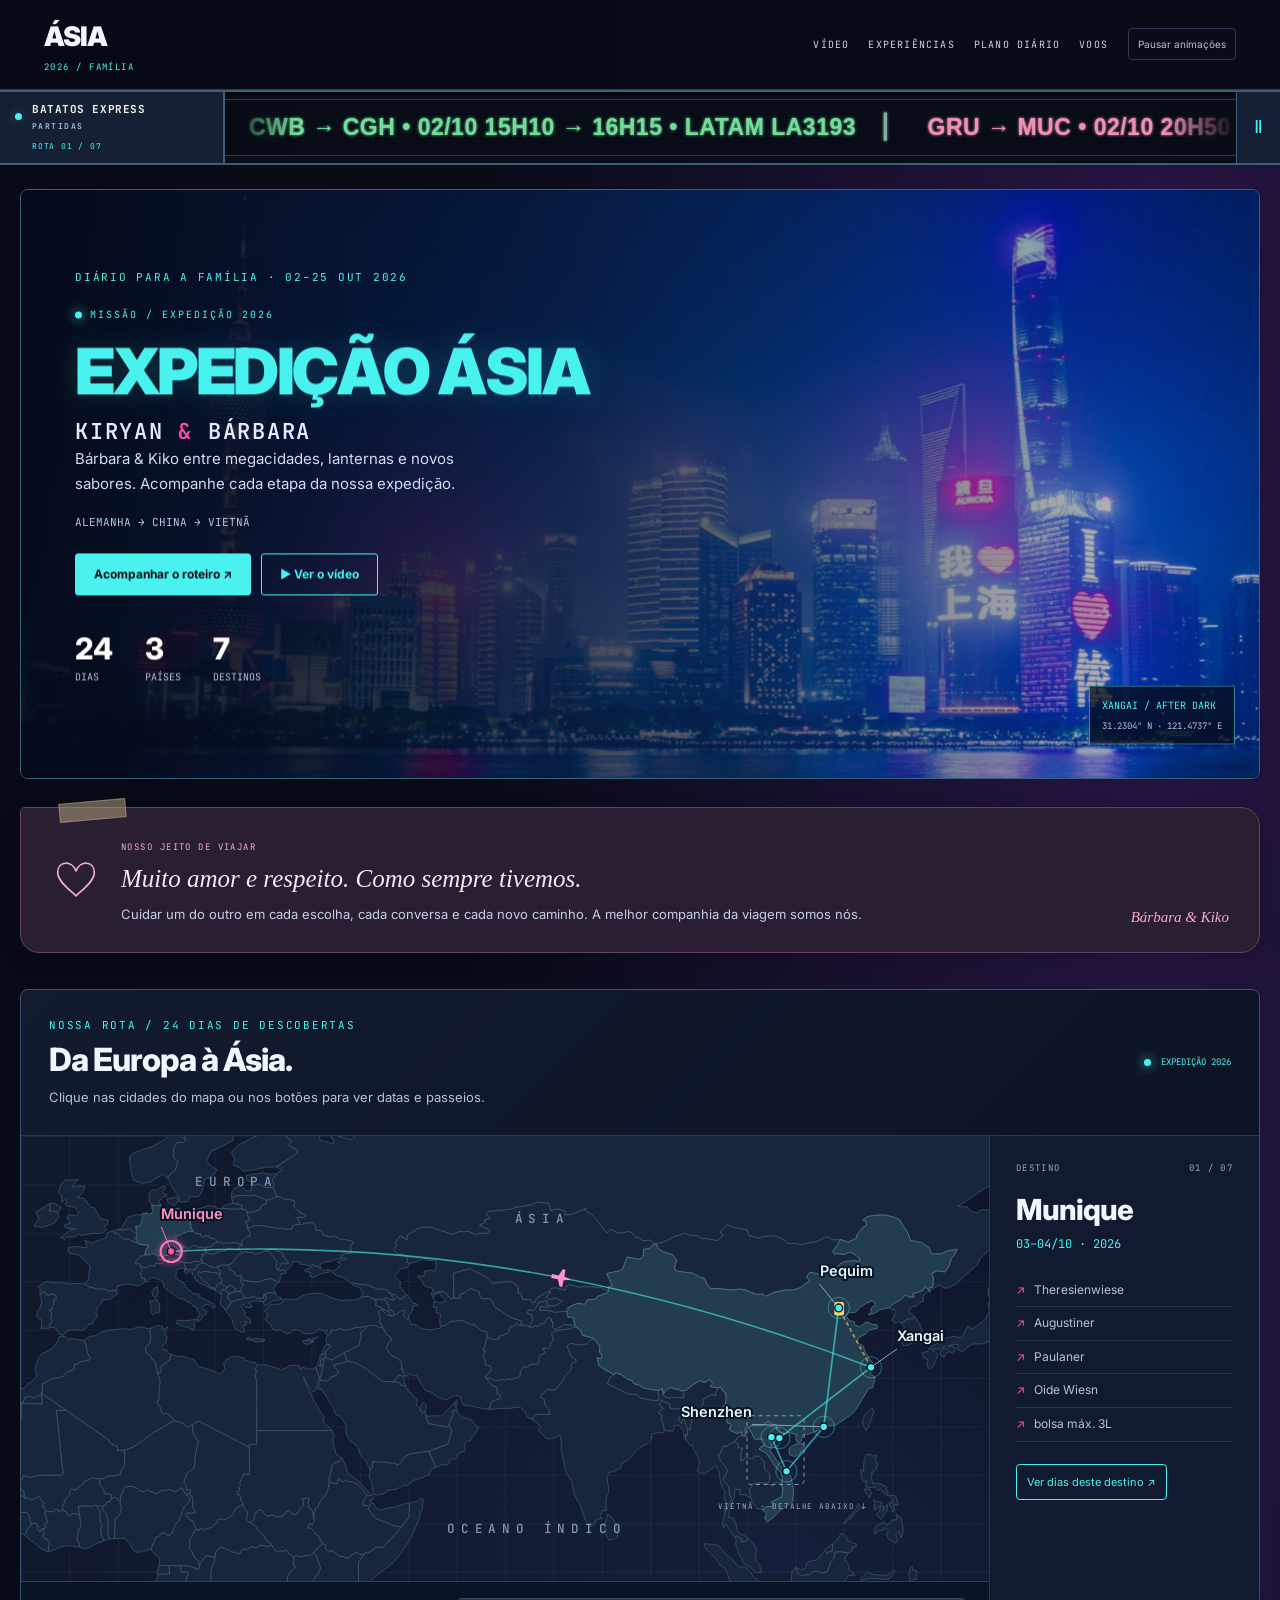
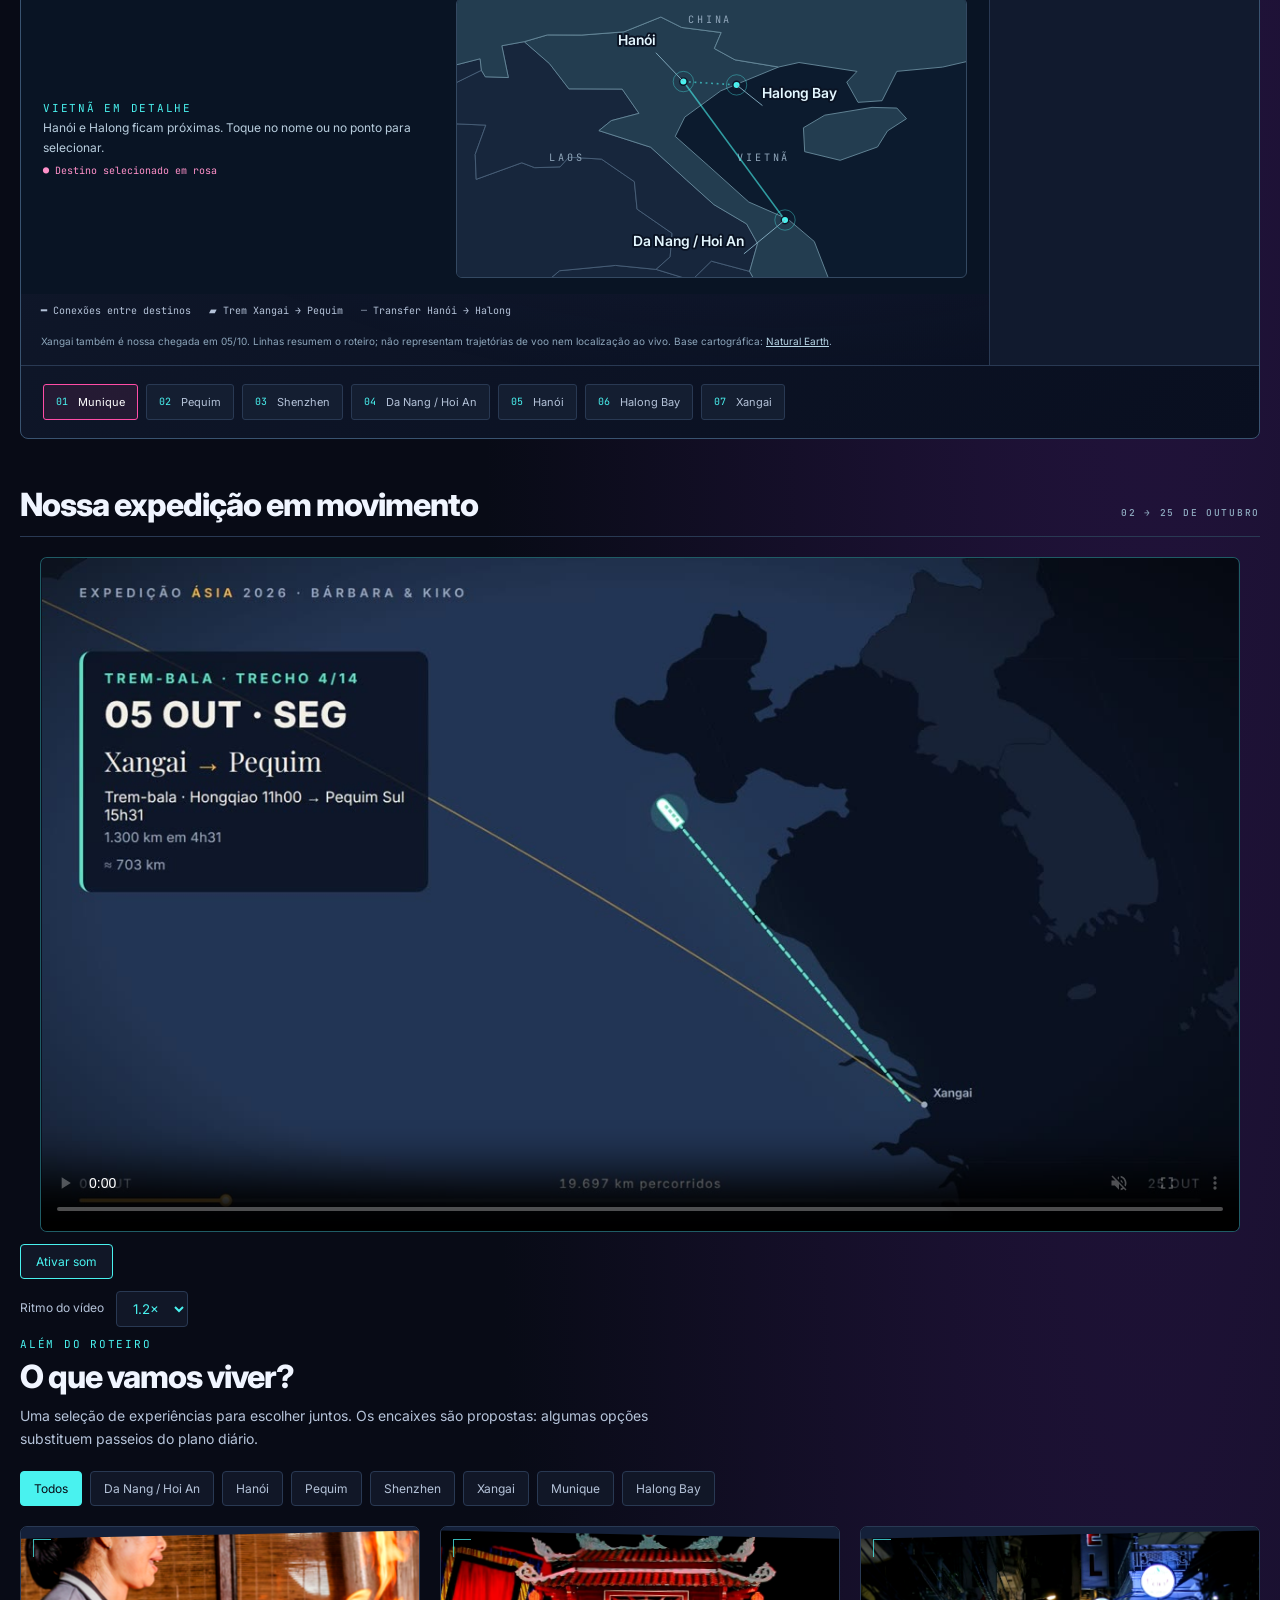
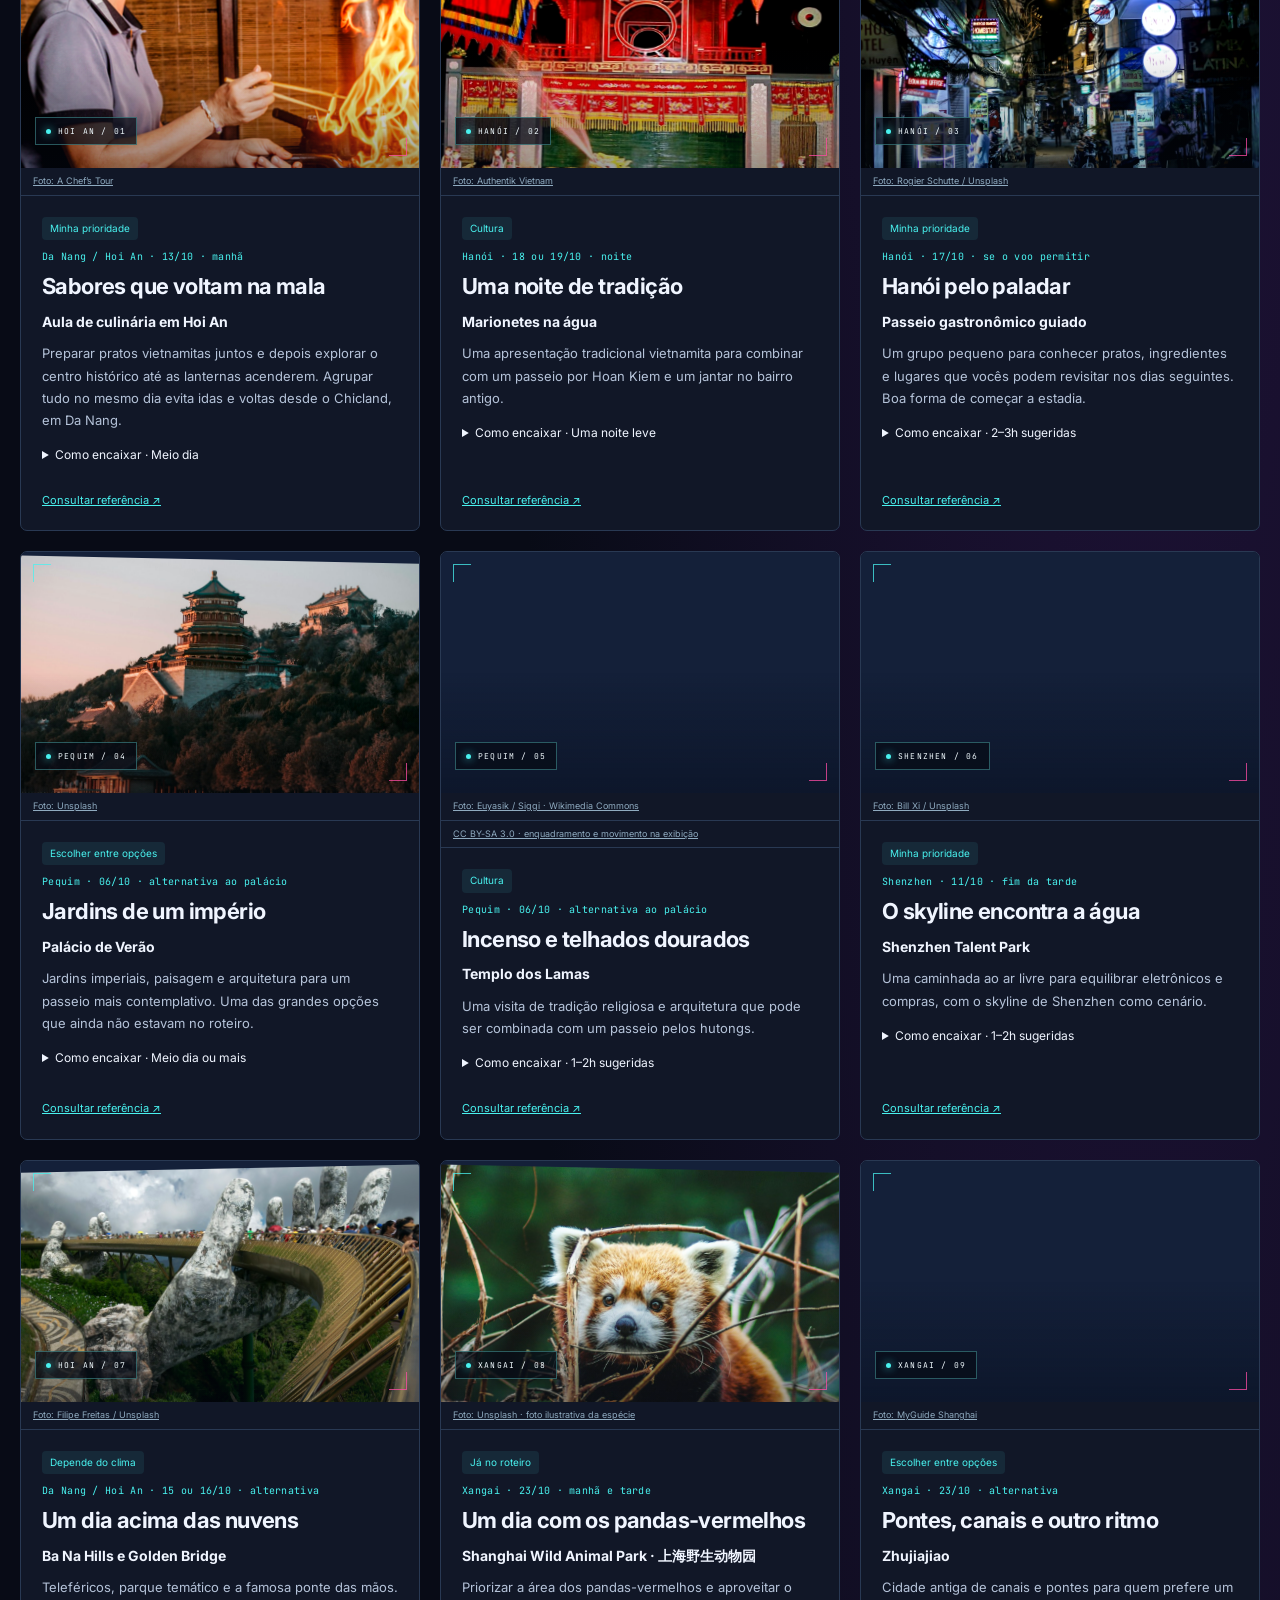
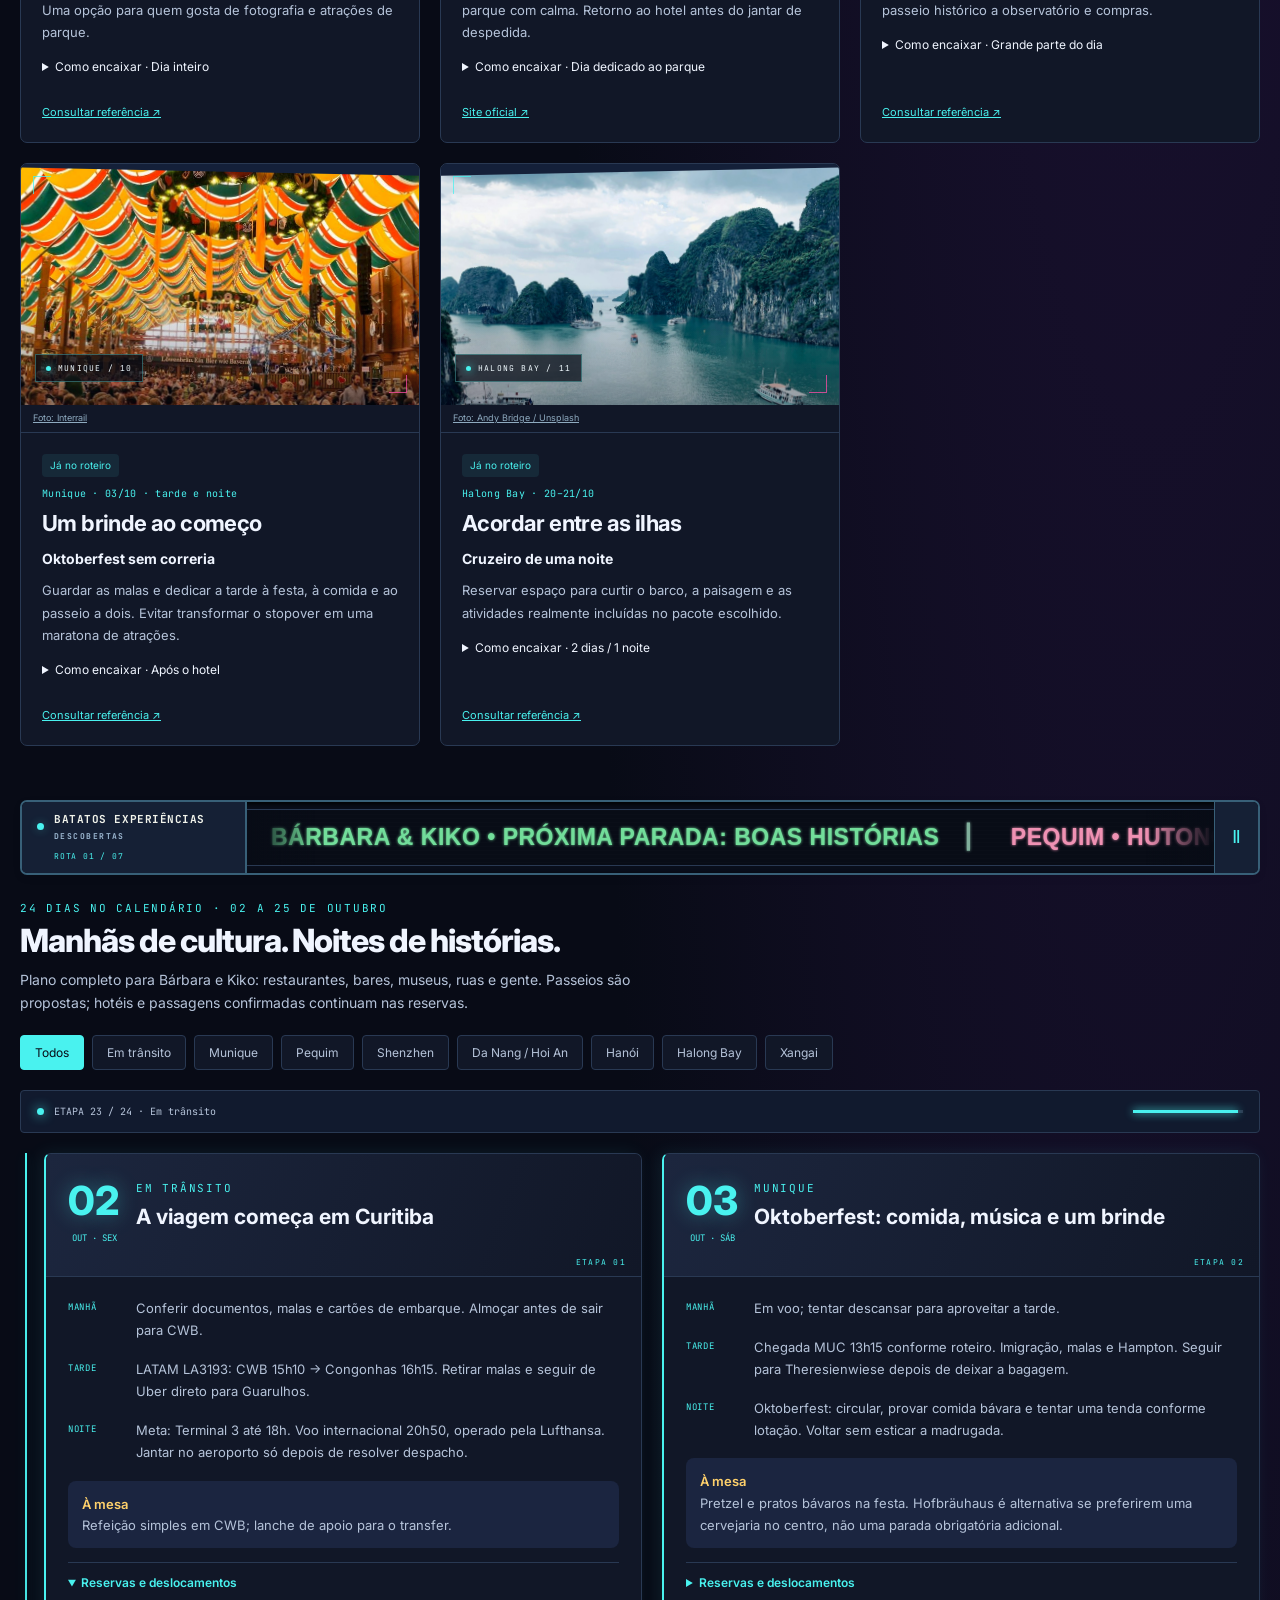
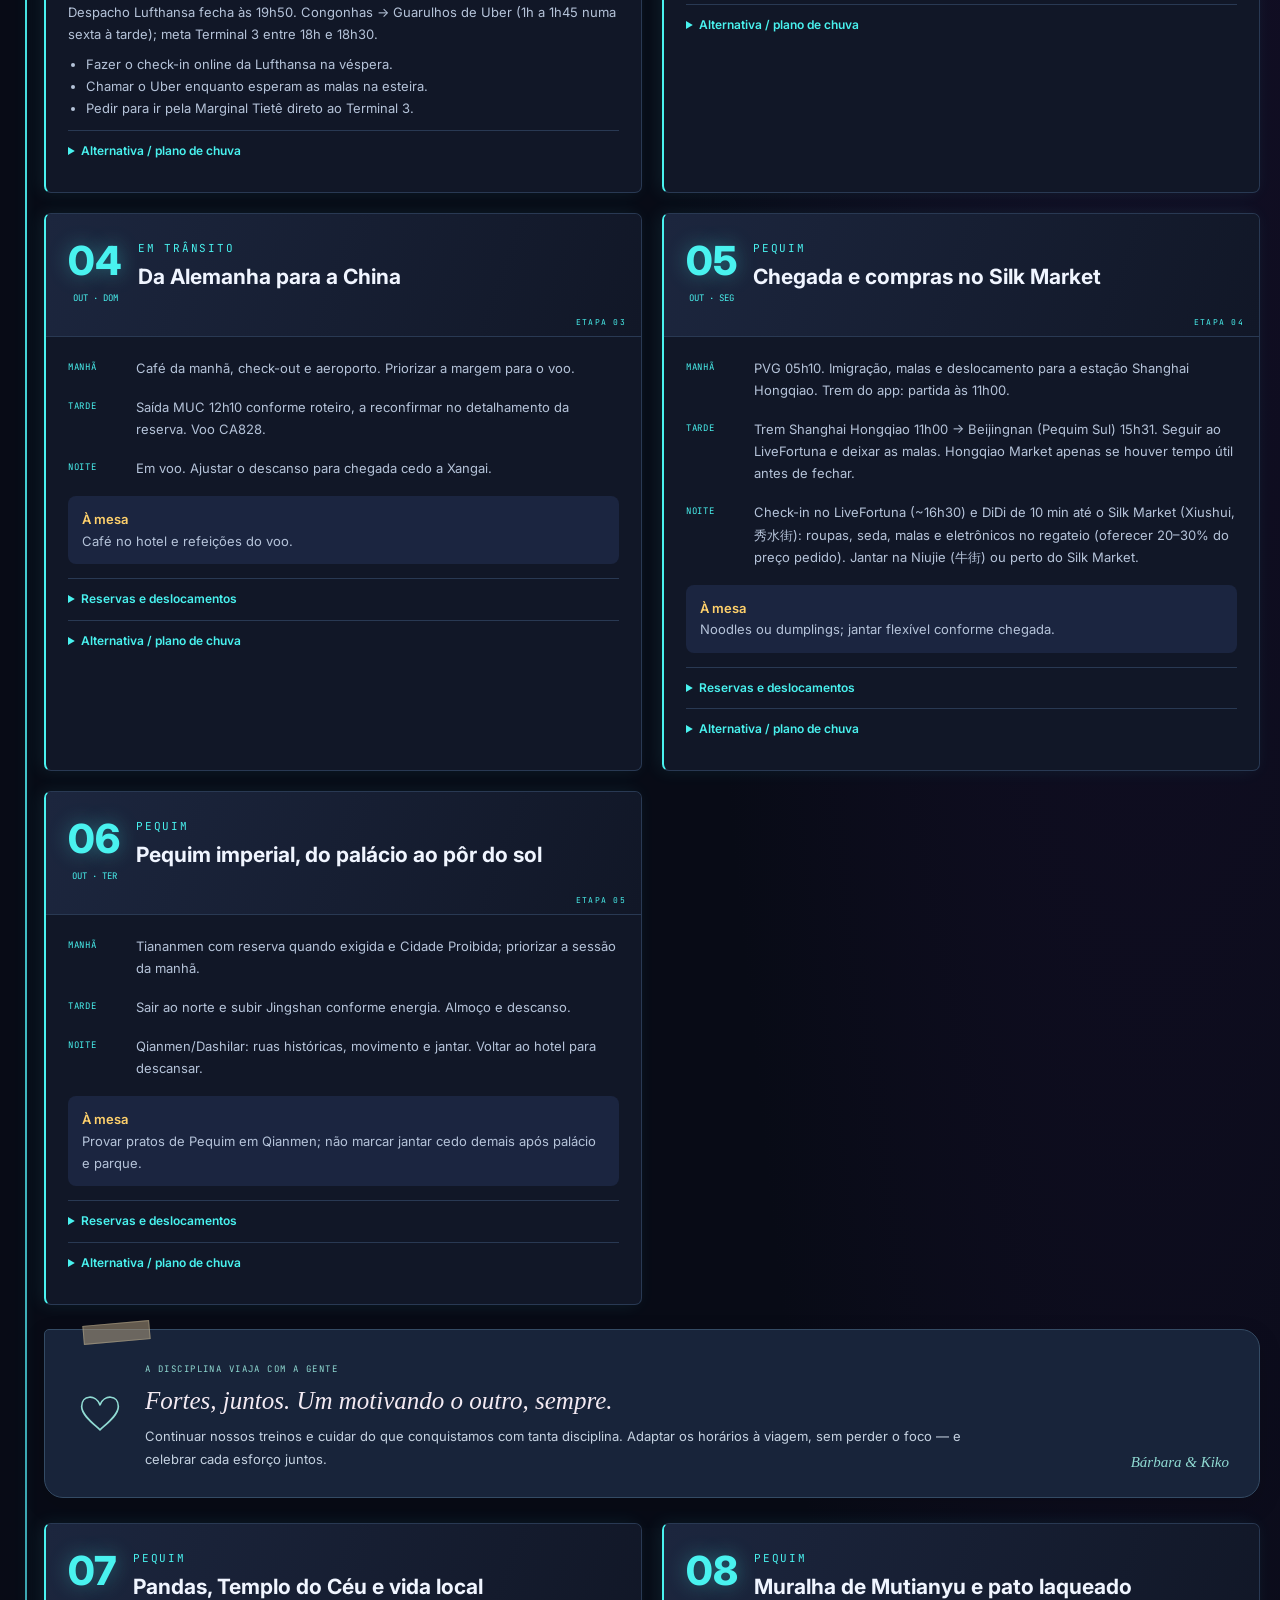
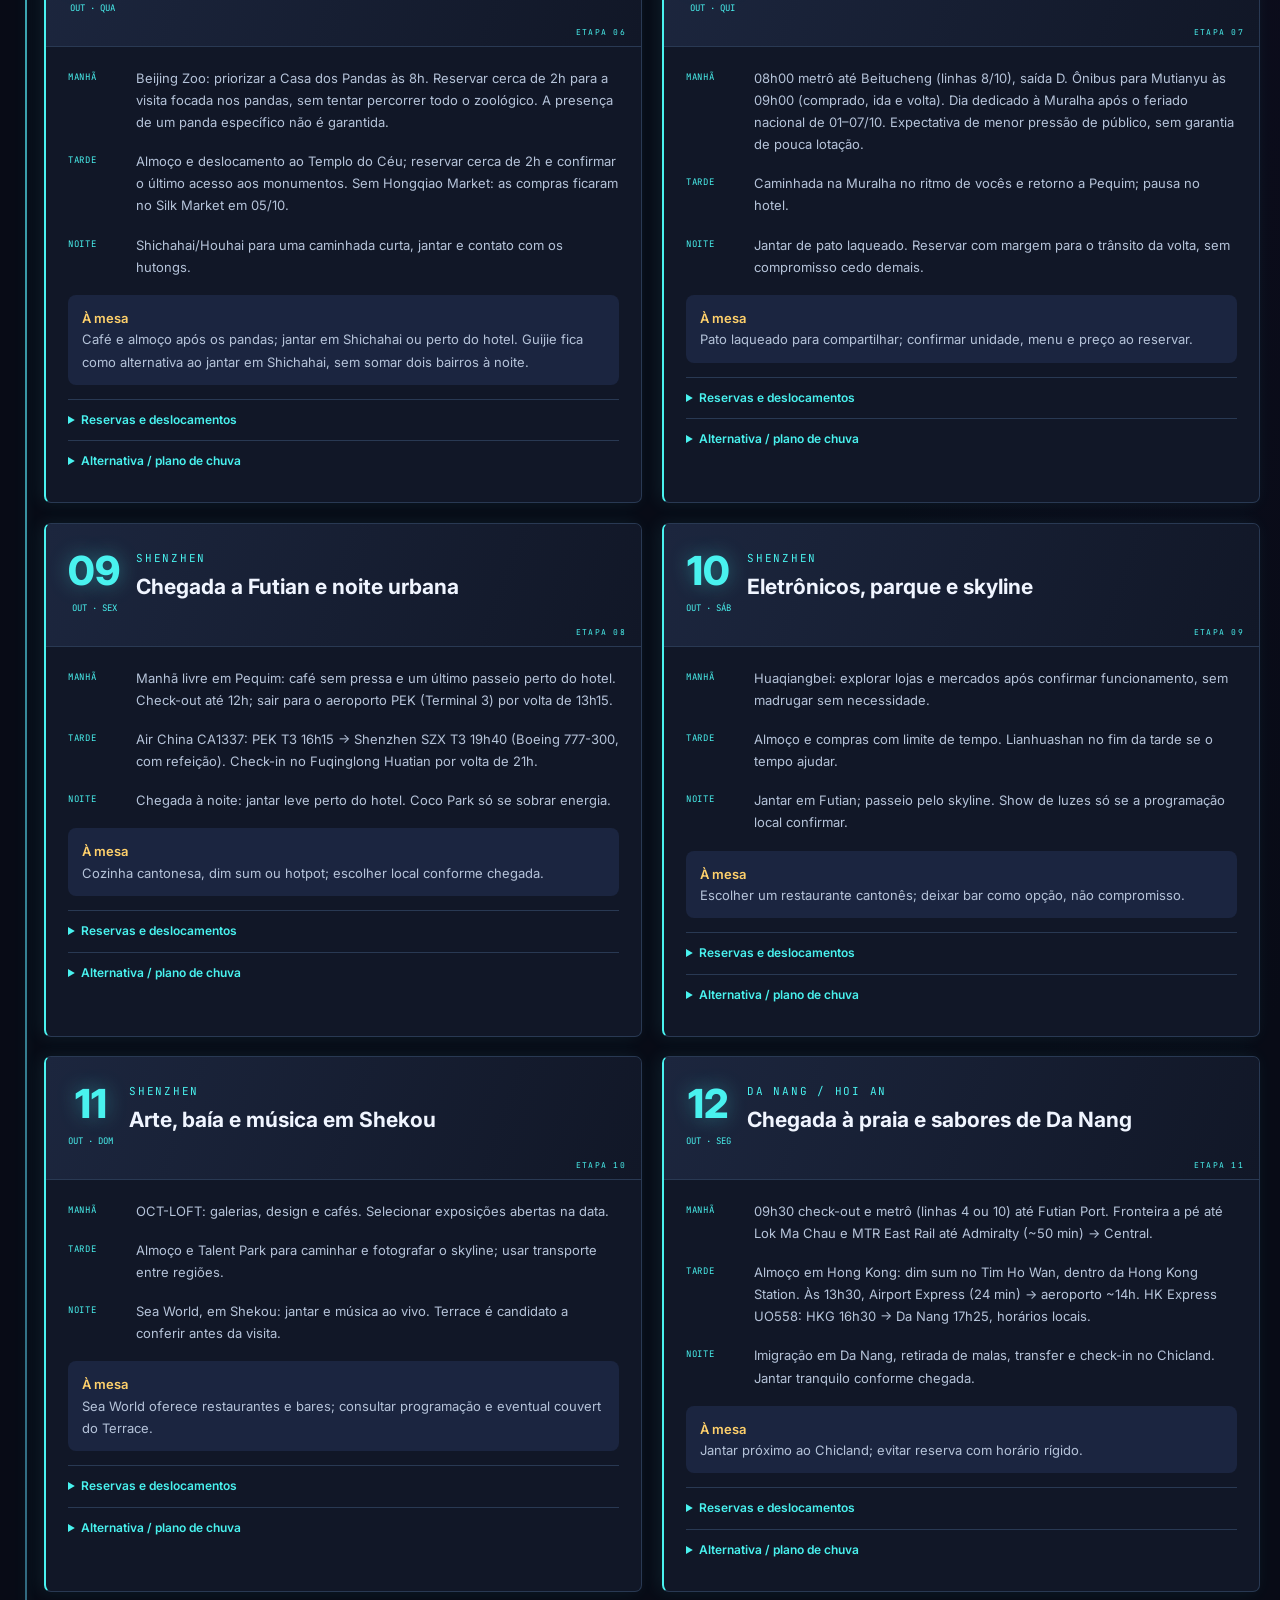
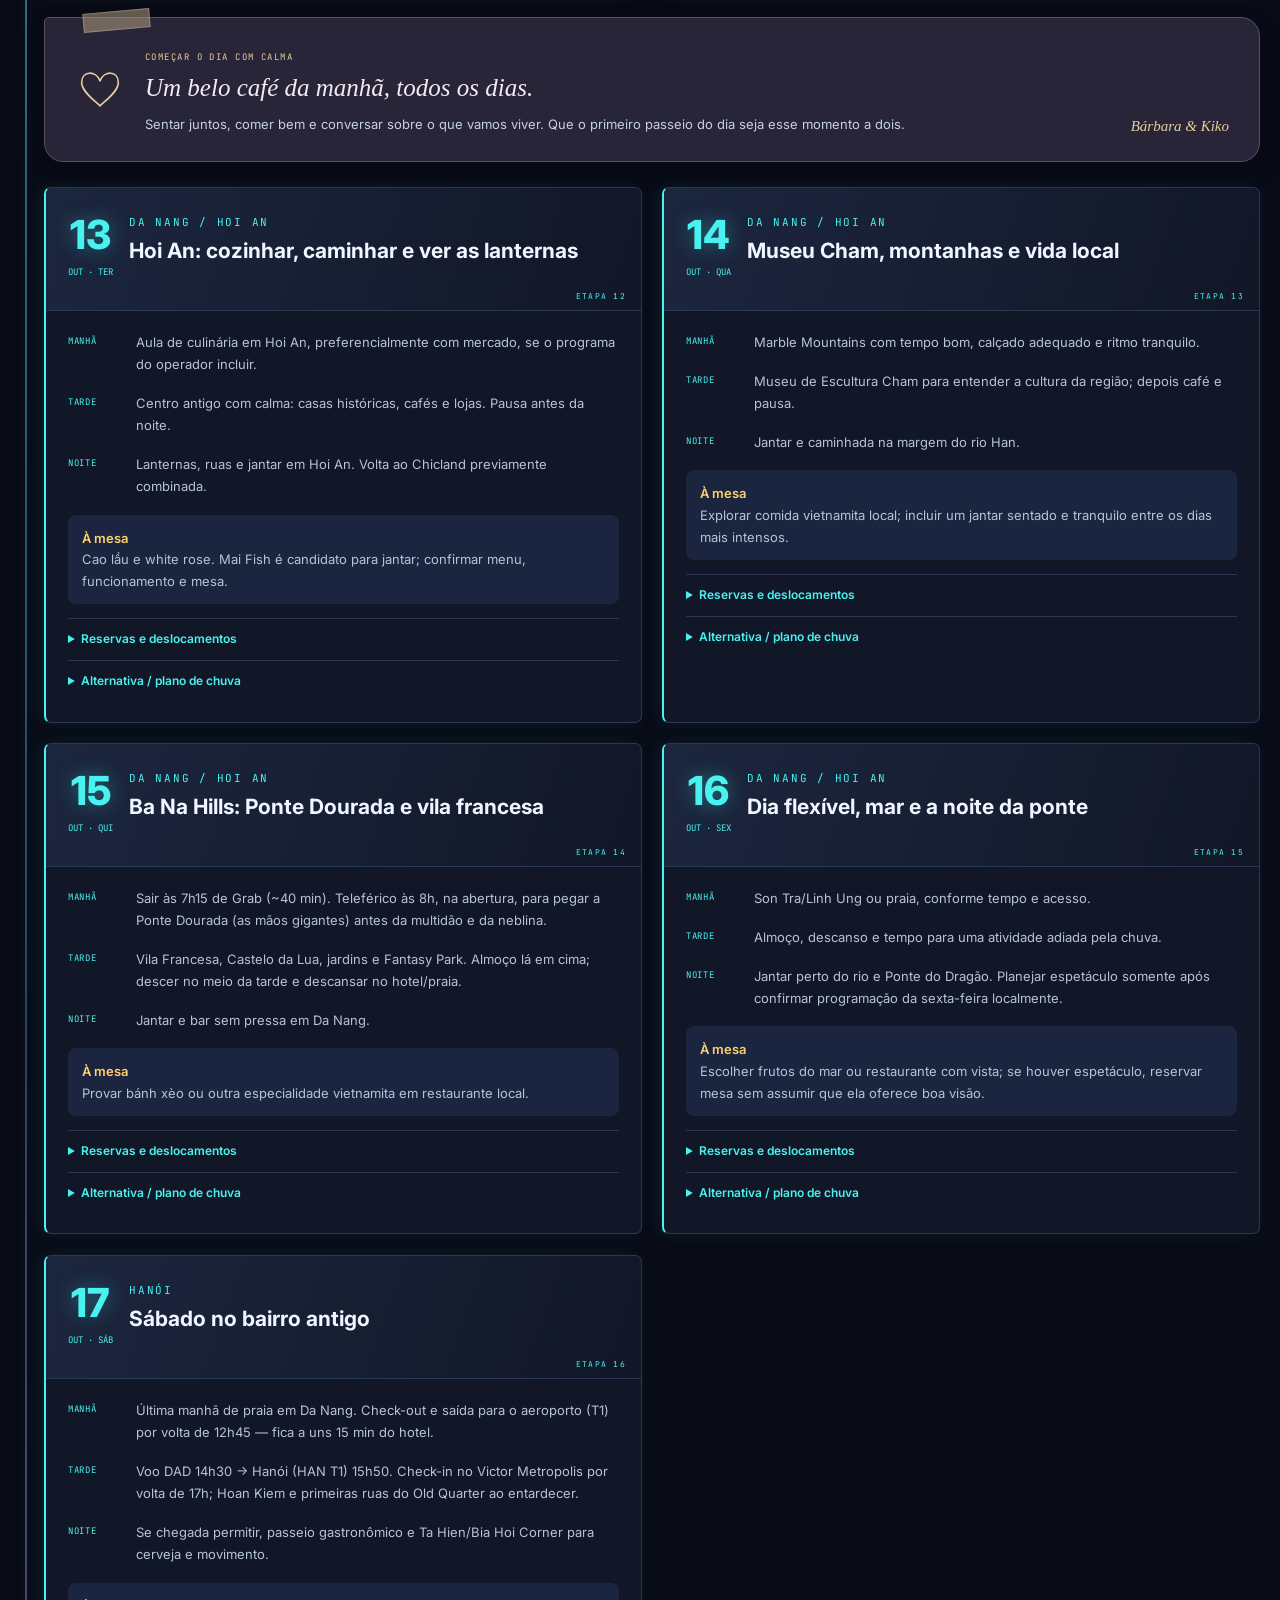
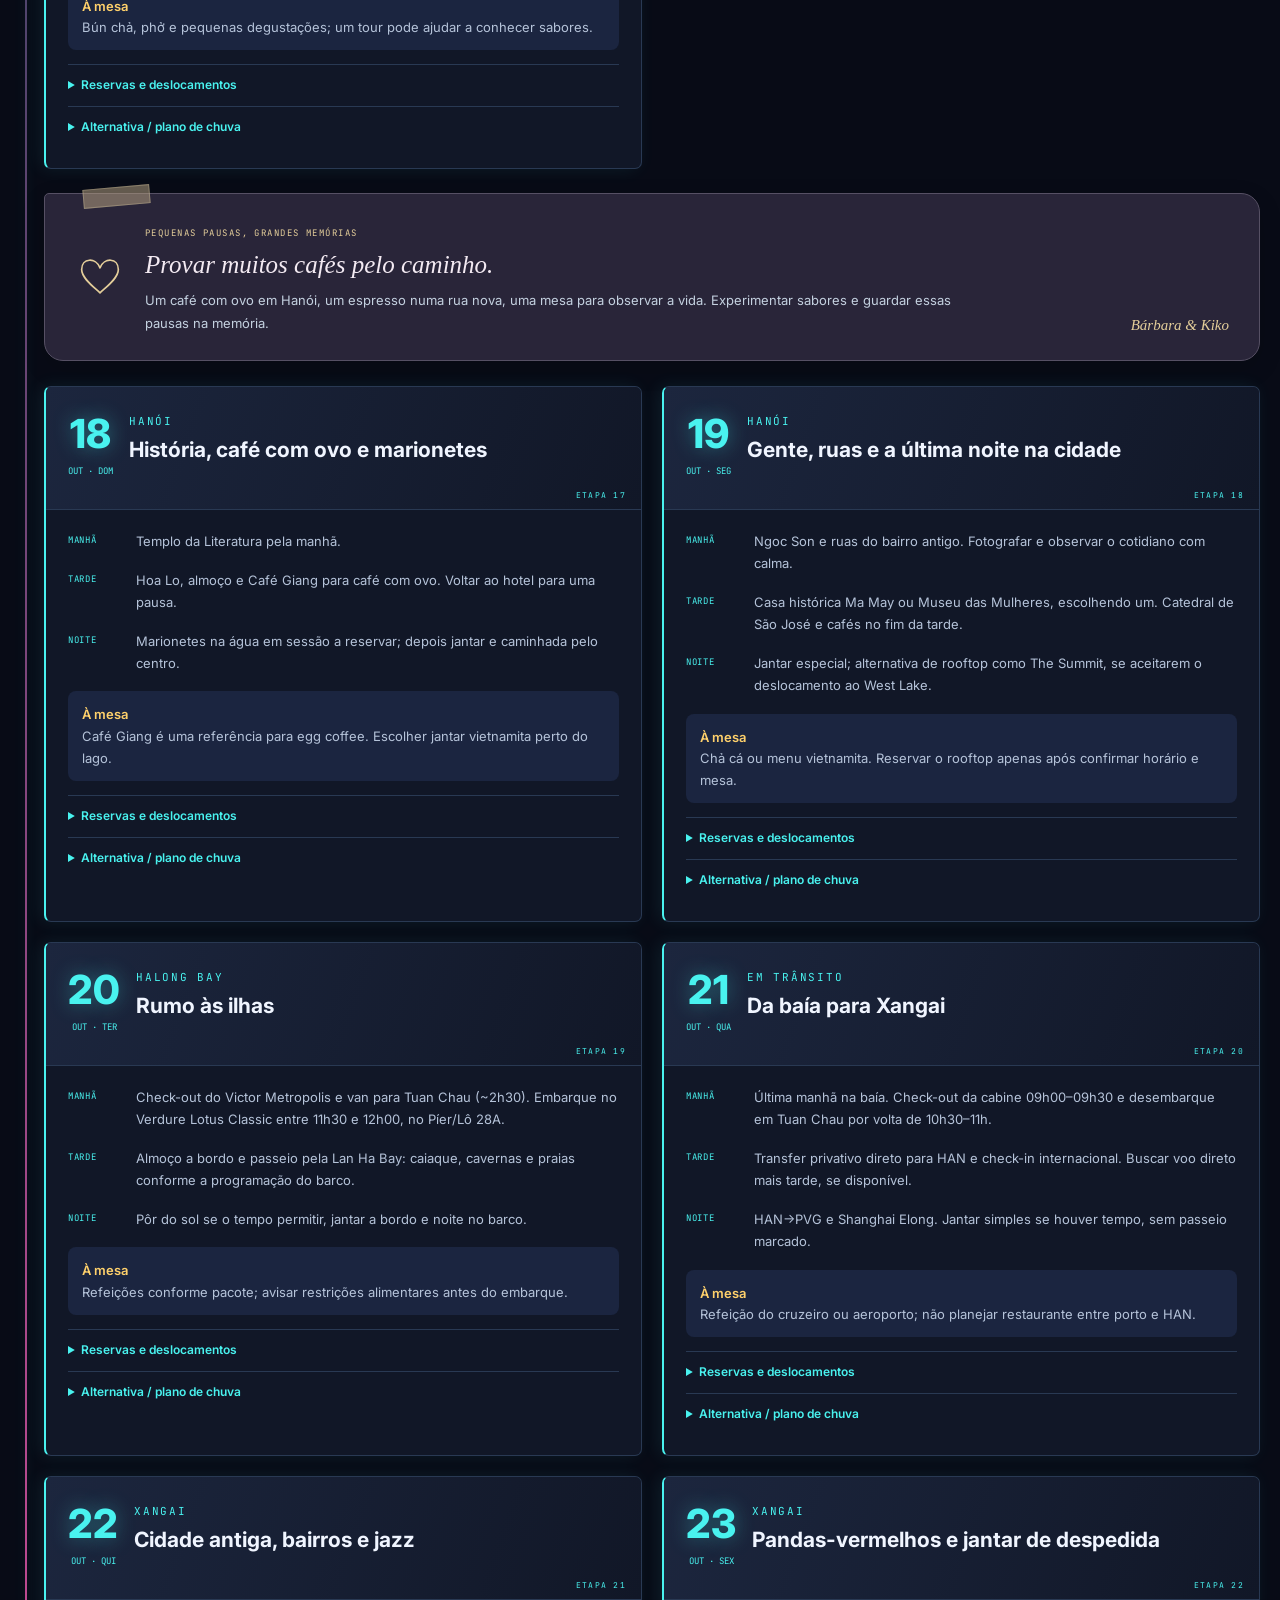
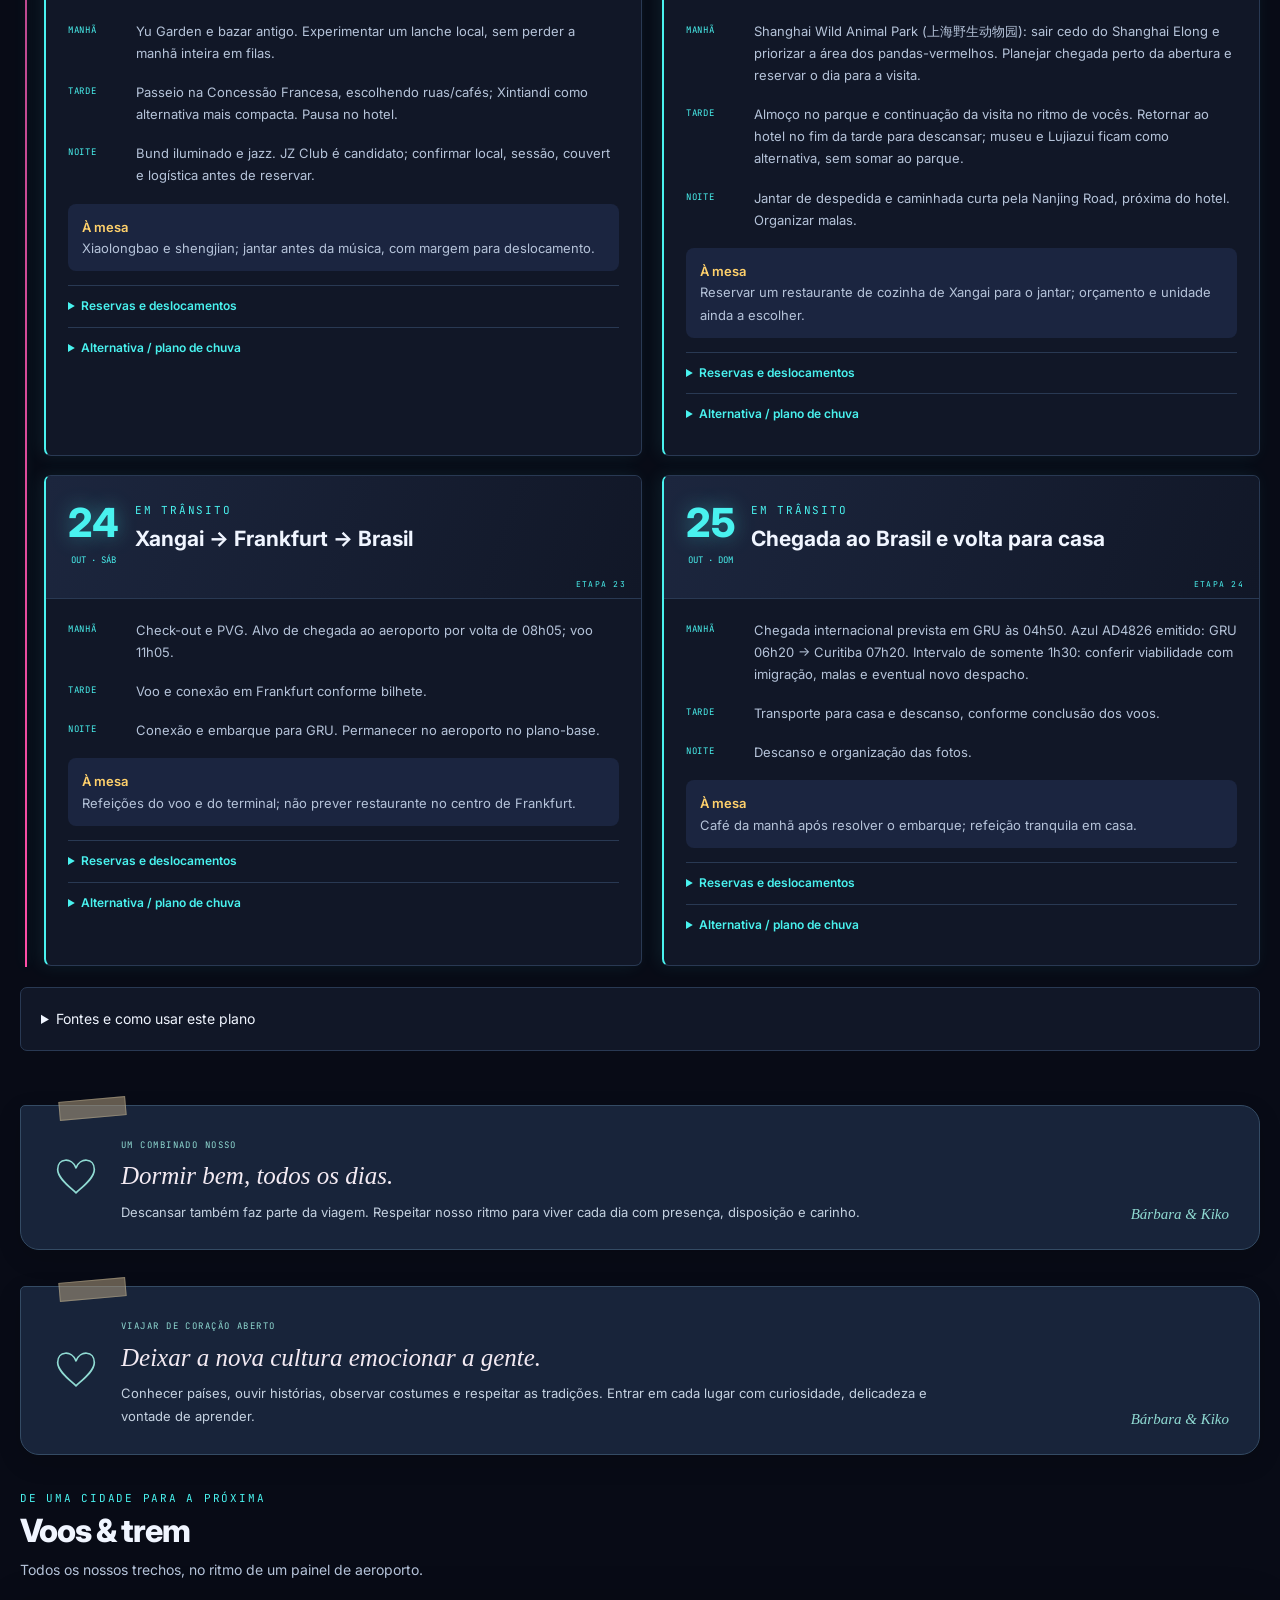
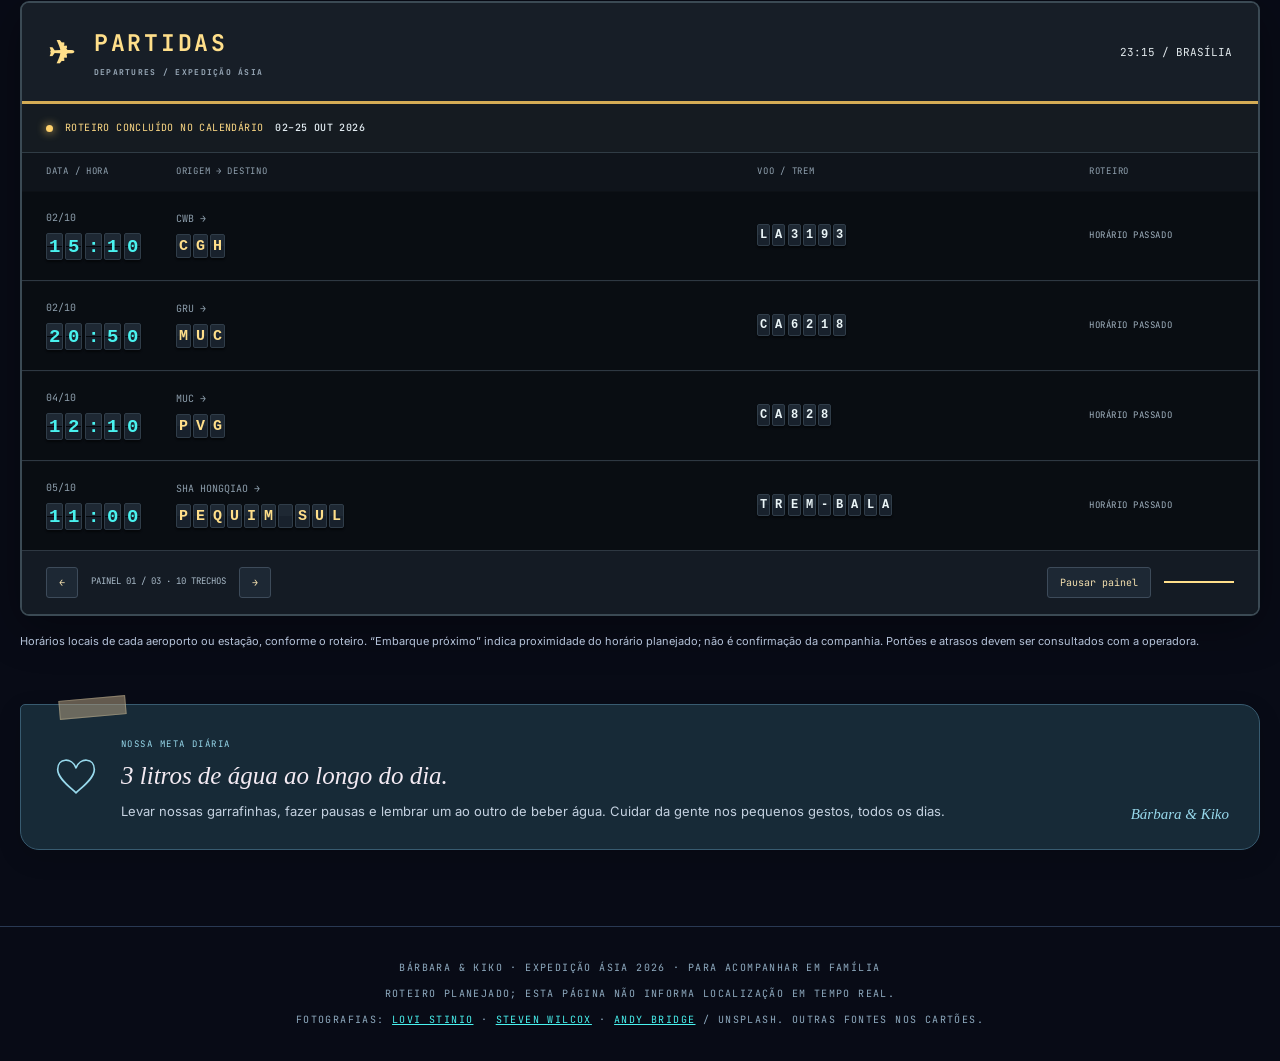
==== familia/index.html @ e7671c31 "Publish family travel website with interactive geographic map" ====
<!DOCTYPE html><html lang="pt-BR"><head><meta charset="UTF-8"><meta name="viewport" content="width=device-width,initial-scale=1"><meta name="robots" content="noindex,nofollow"><meta name="theme-color" content="#080b16"><title>Expedição Ásia 2026 · Família</title><link href="https://fonts.googleapis.com/css2?family=JetBrains+Mono:wght@400;600&family=Inter:wght@400;500;600;800;900&display=swap" rel="stylesheet"><link rel="stylesheet" href="style.css?v=map-4"></head><body><header><div class="hd"><a class="family-logo" href="#">ÁSIA<span>2026 / FAMÍLIA</span></a><nav class="hd-nav" aria-label="Navegação principal"><a href="#video">Vídeo</a><a href="#experiencias">Experiências</a><a href="#plano">Plano diário</a><a href="#voos">Voos</a></nav><button class="motion-toggle" aria-pressed="false">Pausar animações</button></div></header><aside class="station-board" aria-label="BATATOS EXPRESS · PARTIDAS"><div class="station-label"><span class="station-dot"></span><span>BATATOS EXPRESS<small>PARTIDAS</small></span></div><div class="station-window"><div class="station-track" id="familia-partidas"><div class="station-group"><span class="station-message"><span class="station-service led-0">CWB → CGH • 02/10 15h10 → 16h15 • LATAM LA3193</span><span class="station-end" aria-hidden="true">▏</span></span><span class="station-message"><span class="station-service led-1">GRU → MUC • 02/10 20h50 → 03/10 13h15 • Air China · operado por Lufthansa</span><span class="station-end" aria-hidden="true">▏</span></span><span class="station-message"><span class="station-service led-2">MUC → PVG • 04/10 12h10 → 05/10 05h10 • Air China</span><span class="station-end" aria-hidden="true">▏</span></span><span class="station-message"><span class="station-service led-3">Shanghai Hongqiao → Beijingnan (Pequim Sul) • 05/10 11h00 → 15h31 • Trem-bala · 4h31</span><span class="station-end" aria-hidden="true">▏</span></span><span class="station-message"><span class="station-service led-0">PEK T3 → SZX T3 • 09/10 16h15 → 19h40 • Air China CA1337 · Boeing 777-300 · refeição</span><span class="station-end" aria-hidden="true">▏</span></span><span class="station-message"><span class="station-service led-1">HKG → DAD • 12/10 16h30 → 17h25 • HK Express · UO558</span><span class="station-end" aria-hidden="true">▏</span></span><span class="station-message"><span class="station-service led-2">DAD T1 → HAN T1 • 17/10 14h30 → 15h50 • Doméstico VN · 1h20</span><span class="station-end" aria-hidden="true">▏</span></span><span class="station-message"><span class="station-service led-3">HAN T2 → PVG • 21/10 18h15 → 22h25 • Air China CA756</span><span class="station-end" aria-hidden="true">▏</span></span><span class="station-message"><span class="station-service led-0">PVG → FRA → GRU • 24/10 11h05 → 25/10 04h50 • Air China / Lufthansa</span><span class="station-end" aria-hidden="true">▏</span></span><span class="station-message"><span class="station-service led-1">GRU → CWB • 25/10 06h20 → 07h20 • Azul · AD4826</span><span class="station-end" aria-hidden="true">▏</span></span></div><div class="station-group" aria-hidden="true"><span class="station-message"><span class="station-service led-0">CWB → CGH • 02/10 15h10 → 16h15 • LATAM LA3193</span><span class="station-end" aria-hidden="true">▏</span></span><span class="station-message"><span class="station-service led-1">GRU → MUC • 02/10 20h50 → 03/10 13h15 • Air China · operado por Lufthansa</span><span class="station-end" aria-hidden="true">▏</span></span><span class="station-message"><span class="station-service led-2">MUC → PVG • 04/10 12h10 → 05/10 05h10 • Air China</span><span class="station-end" aria-hidden="true">▏</span></span><span class="station-message"><span class="station-service led-3">Shanghai Hongqiao → Beijingnan (Pequim Sul) • 05/10 11h00 → 15h31 • Trem-bala · 4h31</span><span class="station-end" aria-hidden="true">▏</span></span><span class="station-message"><span class="station-service led-0">PEK T3 → SZX T3 • 09/10 16h15 → 19h40 • Air China CA1337 · Boeing 777-300 · refeição</span><span class="station-end" aria-hidden="true">▏</span></span><span class="station-message"><span class="station-service led-1">HKG → DAD • 12/10 16h30 → 17h25 • HK Express · UO558</span><span class="station-end" aria-hidden="true">▏</span></span><span class="station-message"><span class="station-service led-2">DAD T1 → HAN T1 • 17/10 14h30 → 15h50 • Doméstico VN · 1h20</span><span class="station-end" aria-hidden="true">▏</span></span><span class="station-message"><span class="station-service led-3">HAN T2 → PVG • 21/10 18h15 → 22h25 • Air China CA756</span><span class="station-end" aria-hidden="true">▏</span></span><span class="station-message"><span class="station-service led-0">PVG → FRA → GRU • 24/10 11h05 → 25/10 04h50 • Air China / Lufthansa</span><span class="station-end" aria-hidden="true">▏</span></span><span class="station-message"><span class="station-service led-1">GRU → CWB • 25/10 06h20 → 07h20 • Azul · AD4826</span><span class="station-end" aria-hidden="true">▏</span></span></div></div></div><button class="station-pause" data-board="familia-partidas" aria-pressed="false" aria-label="Pausar faixa BATATOS EXPRESS">Ⅱ</button></aside><main class="wrap"><section class="family-hero"><img src="assets/xangai.jpg" alt="Skyline real de Xangai iluminado à noite"><div class="hero-shade"></div><div class="hero-copy"><div class="eyebrow">Diário para a família · 02–25 OUT 2026</div><div class="mission-status"><span></span> MISSÃO / EXPEDIÇÃO 2026</div><h1 class="mission-title" aria-label="EXPEDIÇÃO ÁSIA"><span aria-hidden="true" style="--letter:0">E</span><span aria-hidden="true" style="--letter:1">X</span><span aria-hidden="true" style="--letter:2">P</span><span aria-hidden="true" style="--letter:3">E</span><span aria-hidden="true" style="--letter:4">D</span><span aria-hidden="true" style="--letter:5">I</span><span aria-hidden="true" style="--letter:6">Ç</span><span aria-hidden="true" style="--letter:7">Ã</span><span aria-hidden="true" style="--letter:8">O</span><span aria-hidden="true" style="--letter:9">&nbsp;</span><span aria-hidden="true" style="--letter:10">Á</span><span aria-hidden="true" style="--letter:11">S</span><span aria-hidden="true" style="--letter:12">I</span><span aria-hidden="true" style="--letter:13">A</span></h1><div class="mission-crew">KIRYAN <span>&amp;</span> BÁRBARA</div><p>Bárbara &amp; Kiko entre megacidades, lanternas e novos sabores. Acompanhe cada etapa da nossa expedição.</p><div class="hero-route">ALEMANHA → CHINA → VIETNÃ</div><div class="hero-actions"><a href="#plano">Acompanhar o roteiro ↗</a><a href="#video">▶ Ver o vídeo</a></div><div class="hero-stats"><span><b>24</b> DIAS</span><span><b>3</b> PAÍSES</span><span><b>7</b> DESTINOS</span></div></div><div class="hero-stamp">XANGAI / AFTER DARK<br><span>31.2304° N · 121.4737° E</span></div></section><aside class="love-note rose" id="lembrete-amor" aria-label="Nosso jeito de viajar"><span class="love-mark" aria-hidden="true">♡</span><div><span class="love-label">Nosso jeito de viajar</span><h3>Muito amor e respeito. Como sempre tivemos.</h3><p>Cuidar um do outro em cada escolha, cada conversa e cada novo caminho. A melhor companhia da viagem somos nós.</p></div><span class="love-sign">Bárbara &amp; Kiko</span></aside><div id="mapa" class="mission-map" aria-labelledby="mission-map-title"><div class="map-heading"><div><div class="eyebrow">Nossa rota / 24 dias de descobertas</div><h2 id="mission-map-title">Da Europa à Ásia.</h2><p>Clique nas cidades do mapa ou nos botões para ver datas e passeios.</p></div><span class="map-live"><i></i> EXPEDIÇÃO 2026</span></div><div class="map-grid"><div class="map-canvas"><div class="map-overview-scroll"><svg class="travel-map" viewBox="0 0 1000 460" role="group" aria-label="Mapa interativo da Europa à Ásia"><defs><pattern id="map-grid" width="50" height="50" patternUnits="userSpaceOnUse"><path d="M50 0H0V50" fill="none" stroke="#314767" stroke-width=".5"/></pattern></defs><rect width="1000" height="460" fill="url(#map-grid)"/><path class="map-land" d="M302.00 466.72L303.11 467.50L326.97 481.92L327.41 486.02L336.86 493.10L333.82 501.82L334.21 505.83L338.42 508.41L338.62 510.25L336.81 514.52L337.18 516.67L336.75 520.05L339.05 524.49L341.77 531.47L344.19 533.01L344.19 533.01L338.95 537.12L331.76 539.86L327.81 539.75L325.47 541.87L320.89 542.05L319.17 542.95L311.27 540.95L306.32 541.53L304.47 531.90L302.24 528.60L300.92 526.64L294.47 525.32L290.74 523.20L286.55 522.01L283.93 520.82L281.18 519.02L281.18 519.02L277.63 510.10L273.82 506.14L272.50 502.04L273.16 498.36L271.97 491.85L274.69 491.51L277.08 488.95L279.64 485.25L281.26 483.77L281.20 481.47L279.79 479.87L279.41 477.08L279.41 477.08L281.30 476.19L281.69 472.02L279.07 468.03L281.38 467.18L288.59 467.27L302.00 466.72Z"/><path class="map-land" d="M21.94 264.28L21.94 264.75L21.81 266.12L21.79 276.84L0.20 276.47L0.41 294.58L-5.75 295.22L-7.36 298.85L-6.11 309.07L-31.88 309.03L-33.31 311.39L-33.03 308.40L-32.91 308.41L-18.10 307.84L-17.31 305.29L-14.61 302.11L-12.44 292.34L-3.30 284.70L-0.20 275.78L1.85 275.26L4.00 269.75L9.53 268.99L11.91 269.91L14.90 269.91L17.02 268.30L21.09 268.07L20.94 264.28L21.94 264.28Z"/><path class="map-land" d="M653.68 111.71L648.68 116.42L643.21 117.08L642.90 124.18L639.24 127.38L626.19 125.05L621.44 137.72L618.07 139.29L605.04 142.12L610.96 154.42L606.45 156.26L606.97 160.29L602.92 159.25L599.62 156.71L589.86 155.97L578.95 155.78L576.56 156.56L567.19 153.58L563.46 155.05L562.43 159.22L551.61 156.79L547.28 157.79L545.80 160.89L542.03 162.19L533.36 167.13L530.48 172.19L528.03 172.24L526.22 168.88L517.86 168.65L516.52 162.86L513.31 162.81L513.80 155.71L505.93 150.54L494.64 151.09L486.93 152.12L480.65 145.74L475.26 143.07L465.07 138.00L463.84 137.39L446.90 141.57L447.16 167.66L443.78 168.01L439.18 162.46L434.73 160.48L427.27 161.95L424.36 164.30L423.99 162.58L425.61 159.63L424.35 157.16L416.73 154.75L413.76 148.40L410.13 146.61L409.91 144.30L416.31 144.97L416.56 139.80L422.15 138.65L427.90 139.71L429.08 132.80L427.91 128.42L421.33 128.77L415.74 127.04L408.12 130.15L401.98 131.64L398.64 130.49L399.31 126.85L395.11 122.12L390.23 122.32L384.65 117.52L388.45 112.15L386.52 110.71L391.77 102.94L398.54 107.04L399.36 101.87L412.94 94.17L423.22 93.99L437.72 98.89L445.51 101.75L452.49 98.77L462.92 98.63L471.33 102.29L473.24 100.19L482.48 100.50L484.13 97.15L473.47 92.28L479.78 88.83L478.55 86.90L484.87 85.06L480.12 80.22L483.14 77.80L507.75 75.34L510.97 73.59L527.43 70.98L533.34 68.04L545.17 69.57L547.24 76.90L554.11 75.18L562.56 77.59L562.01 81.46L568.32 81.05L584.81 74.37L582.40 76.59L590.80 82.06L605.50 100.03L609.00 96.33L618.07 100.41L627.52 98.59L631.15 99.86L634.32 103.95L638.92 105.32L641.72 108.33L650.19 107.38L653.68 111.71Z"/><path class="map-land" d="M447.16 167.66L446.90 141.57L463.84 137.39L465.07 138.00L475.26 143.07L480.65 145.74L486.93 152.12L494.64 151.09L505.93 150.54L513.80 155.71L513.31 162.81L516.52 162.86L517.86 168.65L526.22 168.88L528.03 172.24L530.48 172.19L533.36 167.13L542.03 162.19L545.80 160.89L547.76 161.58L542.24 166.17L547.09 168.83L551.78 167.07L559.58 170.79L551.15 175.89L546.15 175.19L543.43 175.38L542.49 173.41L543.86 170.13L535.06 171.77L532.97 176.31L529.84 180.22L524.35 179.89L522.65 183.01L527.47 184.70L528.89 189.97L525.20 197.13L520.24 195.63L516.57 195.59L516.75 191.26L508.00 188.23L501.12 184.76L496.83 181.43L489.30 176.54L486.07 169.25L483.86 167.96L476.75 168.29L474.23 166.84L473.53 161.19L464.66 157.45L459.12 161.56L453.50 164.00L454.58 167.57L447.16 167.66Z"/><path class="map-land" d="M1006.58 478.40L1018.00 483.28L1030.16 487.33L1034.69 490.95L1038.35 494.51L1039.35 498.68L1050.32 503.05L1051.92 506.81L1045.86 507.57L1047.31 512.28L1053.19 516.93L1057.46 524.43L1061.23 524.20L1060.96 527.33L1066.04 528.54L1064.07 529.87L1071.06 532.85L1070.33 534.89L1065.98 535.39L1064.36 533.55L1058.70 532.76L1052.06 531.69L1046.94 527.18L1043.21 523.29L1039.79 517.09L1031.21 514.00L1025.64 516.02L1021.62 518.35L1022.46 523.57L1017.29 526.01L1013.61 524.82L1006.80 524.53L1006.69 501.46L1006.58 478.40Z"/><path class="map-land" d="M1006.58 478.40L1006.69 501.46L1006.80 524.53L1000.94 518.72L994.26 517.30L992.64 519.31L984.31 519.53L987.10 513.77L991.24 511.80L989.53 504.11L986.37 498.17L973.61 492.18L968.19 491.58L958.31 485.04L956.37 488.48L953.84 489.11L952.35 486.51L952.33 483.44L947.30 479.96L954.39 477.41L959.08 477.55L958.53 475.67L948.90 475.66L946.29 471.44L940.41 470.14L937.63 466.64L946.50 464.92L949.87 462.62L960.43 465.52L961.47 468.15L963.31 479.60L970.12 483.83L975.61 476.33L983.16 472.06L989.01 472.05L994.64 474.52L999.52 477.05L1006.58 478.40ZM961.91 508.80L961.27 503.47L962.44 500.93L963.81 498.53L965.31 500.60L965.29 503.98L961.91 508.80ZM854.49 430.72L850.74 437.11L855.58 443.81L854.44 447.07L861.82 453.62L854.03 454.45L851.83 459.27L852.12 465.69L845.79 470.53L845.62 477.58L843.08 488.40L842.11 485.88L834.64 489.06L832.03 484.74L827.34 484.34L824.06 482.07L816.24 484.62L813.84 481.19L809.53 481.58L804.10 480.76L803.10 471.27L799.82 469.31L796.66 463.25L795.74 457.06L796.51 450.50L800.42 445.80L801.51 450.53L806.01 454.53L810.26 453.09L814.46 453.60L818.29 450.02L821.45 449.40L827.67 451.38L833.04 449.88L836.41 440.03L838.94 437.57L841.22 429.52L848.78 429.53L854.49 430.72ZM930.07 479.83L937.31 481.89L939.70 487.31L934.15 484.39L928.65 483.80L924.94 484.26L920.39 484.02L921.95 480.12L930.07 479.83ZM913.65 486.83L909.10 485.53L907.82 482.49L914.48 482.15L916.11 484.48L913.65 486.83ZM920.61 444.61L921.08 448.48L924.96 449.10L925.58 451.99L925.24 458.17L921.84 457.48L920.84 461.78L923.55 465.52L921.71 466.37L919.06 461.89L917.10 452.84L918.42 447.19L920.61 444.61ZM887.68 453.81L895.25 453.51L901.75 448.37L902.90 449.95L897.61 456.97L892.67 458.33L886.34 456.95L875.37 457.30L869.63 458.32L868.69 463.68L874.58 469.97L878.13 466.77L890.40 464.36L889.86 467.62L886.99 466.59L884.14 470.73L878.34 473.48L884.57 482.55L883.37 484.98L889.28 493.15L889.23 497.80L885.71 499.88L883.13 497.39L886.31 491.59L879.86 494.33L878.22 492.37L879.07 489.64L874.33 485.49L874.82 478.60L870.43 480.75L870.99 489.00L871.25 499.12L867.08 500.15L864.26 498.07L866.14 491.56L865.12 484.73L862.36 484.68L860.31 479.83L863.03 475.19L863.97 469.58L867.28 458.91L868.66 455.99L874.25 450.73L879.39 452.82L887.68 453.81ZM792.68 505.45L793.58 507.97L806.18 508.67L807.63 505.75L819.83 509.16L822.23 513.74L832.10 515.03L840.17 519.24L832.66 521.94L825.43 519.08L819.47 519.28L812.65 518.75L806.49 517.48L798.87 514.78L794.04 514.08L791.30 514.96L779.30 512.05L778.16 509.01L772.14 508.49L776.66 501.72L784.64 502.14L789.95 504.91L792.68 505.45ZM765.59 467.68L766.71 472.61L769.00 476.56L773.83 477.19L777.03 481.67L775.38 490.47L775.12 501.42L767.83 501.56L762.29 495.65L753.84 489.87L751.03 485.58L746.05 479.81L742.78 474.51L737.78 464.60L732.00 458.70L730.07 452.62L727.64 447.10L721.71 442.64L718.27 436.58L713.32 432.62L706.45 424.82L705.88 421.22L710.11 421.50L720.30 422.87L726.11 429.79L731.20 434.59L734.83 437.54L741.06 445.14L747.75 445.25L753.28 450.10L757.08 456.03L762.09 459.26L759.46 465.04L763.23 467.50L765.59 467.68Z"/><path class="map-land" d="M271.97 491.85L273.16 498.36L272.50 502.04L273.82 506.14L277.63 510.10L281.18 519.02L281.18 519.02L278.59 518.30L269.76 519.50L267.99 520.34L266.12 524.86L267.59 527.98L266.42 536.36L265.61 543.46L267.38 544.72L271.98 547.48L273.79 546.19L274.34 553.82L269.30 553.76L266.60 549.87L264.18 546.85L259.14 545.86L257.66 542.15L253.64 544.39L248.37 543.40L246.17 540.19L241.99 539.54L238.91 539.71L238.53 537.51L236.26 537.33L233.27 536.91L229.19 537.97L226.33 537.80L224.71 538.45L225.06 530.02L222.86 527.40L222.38 523.05L223.35 518.78L222.02 516.05L221.90 511.60L213.91 511.66L214.49 509.11L211.13 509.14L210.77 510.36L206.69 510.64L205.04 514.76L204.06 516.53L200.42 515.53L198.25 516.53L193.90 517.10L191.38 513.40L189.87 511.11L187.98 506.87L186.36 501.59L166.94 501.50L164.64 502.35L162.73 502.22L160.02 503.17L159.09 500.97L160.77 500.23L160.97 497.14L162.05 495.32L164.44 493.84L166.17 494.56L168.42 491.85L172.01 491.92L172.43 493.92L174.89 495.17L178.76 490.74L182.59 487.28L184.25 485.02L184.03 479.20L186.89 472.32L189.90 468.68L194.23 465.26L194.99 463.01L195.15 460.41L196.23 457.96L195.88 453.94L196.70 447.67L197.99 443.26L199.96 439.47L200.35 435.20L200.94 430.26L203.50 426.67L207.02 424.39L212.44 426.80L216.63 429.41L221.44 430.10L226.35 431.49L228.32 427.21L229.22 426.67L232.22 427.38L239.54 423.85L242.14 425.34L244.27 425.13L245.26 423.41L247.70 422.80L252.65 423.55L256.87 423.71L259.04 422.96L263.03 428.80L265.98 429.66L267.74 428.47L270.78 428.94L274.45 427.44L276.01 430.46L281.80 435.17L281.80 435.17L281.40 443.44L284.04 444.40L281.93 446.91L279.40 448.79L276.88 452.48L275.50 455.77L275.13 461.45L273.60 464.16L273.55 469.49L271.66 471.47L271.41 475.68L270.51 476.22L269.90 480.09L271.56 483.31L271.97 491.85Z"/><path class="map-land" d="M352.53 471.91L348.64 466.07L348.56 440.29L354.31 432.27L356.11 430.04L360.33 429.90L366.19 424.92L374.76 424.60L393.35 403.36L397.94 397.46L400.91 393.11L400.91 389.42L400.91 382.28L400.93 379.36L400.98 379.25L400.98 379.25L403.08 379.11L406.11 378.06L409.60 377.34L412.71 374.92L415.21 374.90L415.35 376.86L414.75 380.98L414.77 384.70L413.38 387.25L411.53 394.90L408.36 402.81L404.29 411.84L398.65 422.22L393.03 430.14L385.29 439.79L378.71 445.52L368.87 452.55L362.74 457.93L355.54 466.50L354.02 470.24L352.53 471.91Z"/><path class="map-land" d="M336.86 493.10L327.41 486.02L326.97 481.92L303.11 467.50L302.00 466.72L301.93 459.22L303.82 456.36L307.05 451.67L309.45 446.51L306.55 438.39L305.78 434.84L302.66 429.92L306.71 425.70L311.17 421.03L314.59 422.22L314.59 426.19L316.84 428.52L321.42 428.52L329.74 434.53L331.82 434.60L333.36 434.41L334.82 435.23L339.21 435.78L341.15 432.83L347.16 429.87L349.81 432.26L354.31 432.27L348.56 440.29L348.64 466.07L352.53 471.91L347.93 474.74L346.30 477.69L343.84 478.21L342.90 483.20L340.79 486.05L339.51 490.76L336.86 493.10Z"/><path class="map-land" d="M240.57 401.76L235.56 398.67L233.28 396.63L232.86 394.43L233.93 391.49L233.91 388.60L230.12 384.17L229.37 381.15L229.45 379.43L227.03 377.35L226.96 373.24L225.58 370.50L223.27 370.91L223.93 368.32L225.64 365.37L224.89 362.43L227.05 360.26L225.68 358.61L227.42 354.24L230.42 349.03L236.10 349.52L235.77 321.43L235.86 318.46L243.42 318.44L243.42 304.31L269.87 304.31L295.39 304.31L321.49 304.31L323.61 311.25L322.17 312.54L323.12 319.82L325.54 328.27L328.04 330.01L331.65 332.63L328.32 336.67L323.47 337.83L321.40 340.00L320.75 344.70L317.92 355.10L318.62 357.94L317.57 364.01L314.89 370.98L310.92 374.49L308.10 379.90L307.44 382.79L304.33 384.77L302.38 392.18L302.47 398.54L302.39 393.02L301.48 392.88L301.59 389.36L300.80 386.93L297.41 384.13L296.62 379.03L297.41 373.81L294.36 373.32L293.91 374.90L289.96 375.27L291.54 377.33L292.11 381.58L288.49 385.47L285.22 390.57L281.83 391.30L276.29 387.17L273.81 388.63L273.13 390.70L269.74 392.03L269.52 393.49L262.97 393.49L262.06 392.03L257.32 391.79L254.95 393.00L253.14 392.40L249.75 388.27L248.62 386.32L243.88 387.29L242.07 390.57L240.38 396.89L238.12 398.23L236.10 399.00L240.57 401.76Z"/><path class="map-land" d="M235.77 321.43L236.10 349.52L230.42 349.03L227.42 354.24L225.68 358.61L227.05 360.26L224.89 362.43L225.64 365.37L223.93 368.32L223.27 370.91L225.58 370.50L226.96 373.24L227.03 377.35L229.45 379.43L229.37 381.15L225.20 382.35L221.87 385.22L217.11 392.94L210.92 396.22L204.57 395.78L202.71 396.43L203.36 398.92L199.93 401.39L197.14 404.16L188.86 406.86L187.21 405.26L186.12 405.12L184.91 406.94L179.47 407.48L180.50 405.56L178.43 400.68L177.50 397.75L174.63 396.55L170.75 392.42L172.18 389.08L175.18 389.79L177.04 389.29L180.71 389.36L177.13 382.92L177.37 378.22L176.93 373.53L174.31 369.00L174.97 365.66L170.75 365.50L170.77 360.95L168.03 358.32L170.87 349.00L179.26 342.33L179.61 333.13L182.14 318.76L183.57 315.72L180.84 313.29L180.73 311.04L178.27 309.20L176.65 298.20L183.30 294.33L209.53 307.88L235.77 321.43Z"/><path class="map-land" d="M401.98 131.64L398.98 135.83L392.60 137.00L386.07 144.30L392.05 151.02L391.40 155.79L398.58 164.12L398.58 164.12L394.65 166.97L393.52 168.77L390.61 168.29L386.09 163.99L384.24 163.76L380.11 162.12L378.09 159.21L371.96 157.73L367.97 158.84L366.82 157.53L357.86 154.13L348.17 152.99L342.61 151.78L341.81 152.61L333.42 146.63L325.92 143.96L320.23 139.81L325.02 138.68L330.48 132.76L326.80 129.96L336.50 127.07L336.32 125.52L330.42 126.66L330.63 123.52L334.02 121.54L340.38 121.02L341.42 118.66L339.96 114.76L342.64 111.06L342.56 108.98L332.86 106.67L329.02 106.75L324.96 103.44L319.91 104.56L311.55 102.07L311.70 100.68L309.36 97.61L304.11 97.27L303.57 95.07L305.21 93.64L301.00 89.63L294.18 90.31L292.18 89.96L290.52 91.57L288.07 91.28L288.07 91.28L286.45 86.75L284.90 84.40L286.17 83.74L291.48 83.98L294.04 82.44L292.14 80.55L287.71 79.30L288.10 78.03L285.42 76.73L281.30 72.10L282.71 70.19L282.07 66.87L275.63 65.18L272.18 66.03L271.25 64.27L264.32 62.50L262.21 58.32L261.64 54.89L258.47 53.26L261.29 51.01L259.34 44.41L264.02 40.33L263.03 39.10L263.03 39.10L270.51 35.19L263.62 31.82L263.62 31.82L277.70 22.79L283.82 18.70L286.29 15.09L276.55 10.24L279.24 5.63L273.32 0.36L277.75 -5.70L270.10 -13.76L276.17 -19.10L266.09 -23.81L267.05 -28.77L272.37 -29.42L283.56 -32.26L283.56 -32.26L290.35 -34.72L301.15 -30.44L319.17 -28.76L344.03 -20.75L349.08 -17.39L349.51 -12.68L342.21 -8.96L331.47 -7.07L302.10 -12.45L297.27 -11.55L307.99 -6.37L308.41 -3.09L308.84 4.14L317.31 6.30L322.45 8.14L323.30 4.71L319.34 1.67L323.53 -1.01L339.43 3.39L344.97 1.67L340.54 -3.52L355.88 -10.45L361.95 -10.04L368.09 -7.57L371.92 -12.43L366.44 -16.65L369.66 -20.88L364.82 -25.27L383.22 -23.00L386.98 -19.04L378.65 -18.16L378.70 -14.22L383.88 -11.80L394.04 -13.34L395.65 -17.85L409.39 -21.22L432.35 -27.30L437.31 -26.95L430.83 -22.66L438.99 -21.92L443.70 -24.34L456.03 -24.53L465.80 -27.46L473.30 -23.20L480.78 -27.89L473.88 -31.99L477.30 -34.32L496.74 -32.18L505.84 -29.97L529.69 -21.88L534.08 -25.59L527.40 -29.33L527.21 -30.83L519.28 -31.52L521.45 -34.88L517.93 -40.40L517.73 -42.67L529.87 -49.07L534.19 -55.51L539.08 -56.90L556.50 -55.03L557.87 -51.10L551.63 -45.36L555.72 -43.10L557.84 -38.15L556.35 -28.46L563.60 -24.12L560.78 -19.39L547.89 -9.34L555.41 -8.30L558.03 -10.85L565.27 -12.66L567.02 -16.17L572.71 -19.54L568.88 -23.56L571.95 -28.23L564.75 -28.81L563.17 -32.75L568.42 -39.86L559.88 -45.63L571.65 -50.40L570.13 -55.43L573.41 -55.59L576.87 -51.67L574.27 -44.84L581.31 -43.54L578.31 -48.65L589.32 -51.43L602.97 -51.80L615.13 -47.77L609.28 -53.66L608.63 -61.20L620.07 -62.63L635.89 -62.32L650.15 -63.25L644.80 -66.95L652.41 -71.59L659.97 -71.79L672.76 -75.30L690.14 -76.24L692.33 -78.18L709.61 -78.84L714.99 -77.25L729.75 -81.01L741.84 -80.89L743.65 -83.95L749.94 -86.96L765.47 -89.86L776.75 -87.57L767.80 -85.82L782.70 -84.74L784.47 -81.24L790.49 -82.97L809.72 -82.87L824.55 -79.42L829.83 -76.77L828.19 -73.09L820.92 -70.99L803.63 -67.07L798.68 -64.97L806.84 -63.98L816.57 -62.19L822.50 -63.53L825.85 -58.99L828.74 -60.83L839.26 -61.94L860.37 -60.77L861.97 -57.46L889.48 -56.41L889.85 -61.82L903.82 -60.58L914.32 -60.62L924.94 -56.89L927.97 -52.36L924.08 -49.40L932.34 -43.83L942.69 -40.95L949.04 -48.38L959.59 -45.20L970.80 -47.10L983.54 -44.92L988.38 -46.91L999.14 -45.91L994.39 -52.48L1003.08 -55.55L1062.50 -50.95L1068.10 -46.75L1085.32 -41.34L1111.89 -42.68L1124.99 -41.52L1130.46 -38.59L1129.66 -33.42L1137.77 -31.40L1146.57 -32.85L1158.24 -33.04L1170.66 -31.65L1183.13 -32.43L1194.59 -26.14L1202.74 -28.40L1197.42 -32.93L1200.35 -36.07L1221.34 -34.09L1235.03 -34.52L1253.95 -31.14L1263.16 -28.05L1263.16 0.14L1263.11 0.18L1254.65 3.29L1246.13 2.77L1252.06 6.54L1255.98 12.37L1259.02 14.28L1259.78 17.20L1258.08 19.08L1245.82 17.54L1227.43 22.86L1221.58 23.69L1211.51 28.66L1201.96 33.01L1199.55 36.22L1190.13 31.33L1172.99 36.88L1170.00 34.25L1163.66 37.28L1154.86 36.31L1152.74 40.97L1144.85 47.82L1145.09 50.68L1152.58 52.26L1151.70 62.57L1145.59 62.83L1142.77 68.75L1145.51 71.79L1134.01 75.41L1131.72 83.49L1121.91 85.22L1119.94 92.41L1110.46 99.00L1108.03 94.12L1105.21 83.80L1101.54 68.07L1104.70 58.26L1110.25 54.03L1110.59 50.73L1120.82 49.14L1132.57 40.23L1143.89 32.96L1155.72 27.31L1161.01 17.33L1153.02 17.93L1149.07 23.76L1132.38 31.53L1126.99 22.83L1110.00 25.23L1093.54 37.10L1098.97 41.44L1084.29 43.28L1074.12 44.01L1074.59 38.90L1064.37 37.82L1056.22 41.30L1036.10 40.08L1014.46 42.18L993.15 55.99L967.94 72.68L978.30 73.57L981.54 78.01L987.93 79.58L992.14 76.04L999.35 76.50L1008.85 84.29L1009.07 90.31L1003.93 97.38L1003.38 105.83L1000.41 117.15L990.49 127.39L988.29 132.28L979.36 140.52L970.50 148.69L966.25 152.87L957.48 157.03L953.33 157.12L949.20 153.68L940.37 158.86L939.34 161.21L939.34 161.21L939.34 161.21L939.34 161.21L938.42 159.97L938.42 159.97L938.38 156.38L941.74 156.19L942.69 147.83L940.96 141.77L946.60 139.27L954.59 140.52L959.01 133.63L961.27 125.88L963.82 123.29L967.28 116.92L956.41 119.01L950.70 121.80L940.71 121.79L938.04 115.14L930.25 110.11L918.80 107.85L916.36 100.92L914.07 96.57L911.61 93.53L907.54 86.39L901.76 83.78L891.92 81.68L883.20 81.87L875.02 83.14L869.59 86.66L873.20 88.35L873.28 92.25L869.62 94.52L863.68 102.03L863.74 105.14L854.47 109.61L846.57 106.94L838.72 107.53L835.28 105.16L831.33 104.40L821.70 109.38L813.03 110.56L806.99 112.31L798.70 111.16L792.60 111.23L788.61 107.61L782.16 104.21L775.57 103.28L767.25 104.21L761.03 105.52L751.68 102.54L750.43 97.24L742.69 95.42L736.72 94.59L729.35 91.66L722.54 99.00L725.21 103.16L718.81 108.09L709.30 106.31L702.74 106.06L698.34 102.75L691.48 102.65L685.75 100.48L675.75 103.81L663.19 109.90L656.26 111.13L653.68 111.71L650.19 107.38L641.72 108.33L638.92 105.32L634.32 103.95L631.15 99.86L627.52 98.59L618.07 100.41L609.00 96.33L605.50 100.03L590.80 82.06L582.40 76.59L584.81 74.37L568.32 81.05L562.01 81.46L562.56 77.59L554.11 75.18L547.24 76.90L545.17 69.57L533.34 68.04L527.43 70.98L510.97 73.59L507.75 75.34L483.14 77.80L480.12 80.22L484.87 85.06L478.55 86.90L479.78 88.83L473.47 92.28L484.13 97.15L482.48 100.50L473.24 100.19L471.33 102.29L462.92 98.63L452.49 98.77L445.51 101.75L437.72 98.89L423.22 93.99L412.94 94.17L399.36 101.87L398.54 107.04L391.77 102.94L386.52 110.71L388.45 112.15L384.65 117.52L390.23 122.32L395.11 122.12L399.31 126.85L398.64 130.49L401.98 131.64ZM228.49 75.53L216.40 75.63L208.29 74.83L209.79 71.72L218.87 69.42L225.76 70.66L228.67 71.78L227.97 73.72L228.49 75.53ZM430.98 -61.92L446.73 -68.13L444.95 -71.35L459.66 -75.08L481.38 -79.63L503.28 -80.95L514.55 -83.58L527.35 -84.50L531.92 -81.70L527.50 -79.50L504.19 -75.99L484.10 -72.62L463.67 -65.88L453.86 -58.97L443.55 -52.17L444.89 -46.29L457.47 -40.48L453.59 -39.86L432.09 -40.78L430.34 -43.92L418.43 -45.82L417.47 -49.64L424.20 -51.16L423.97 -55.02L437.02 -61.06L430.98 -61.92ZM1019.18 79.94L1021.45 86.76L1021.28 93.72L1024.00 100.86L1030.62 113.40L1020.88 111.06L1016.83 121.29L1023.25 128.54L1023.06 133.49L1018.08 129.22L1013.76 134.70L1012.55 128.76L1013.28 121.86L1012.53 114.23L1014.05 108.88L1014.34 99.41L1010.49 92.46L1011.07 82.79L1017.15 79.53L1014.54 76.25L1017.47 75.26L1019.18 79.94ZM298.92 134.66L300.65 132.91L305.33 134.43L307.45 134.70L308.30 136.10L309.29 136.32L309.35 136.93L312.57 138.64L319.28 138.21L317.99 140.74L310.79 141.96L301.86 146.06L298.20 144.62L299.65 141.29L292.46 139.22L293.62 137.86L299.92 135.51L298.92 134.66Z"/><path class="map-land" d="M283.56 -32.26L272.37 -29.42L267.05 -28.77L269.84 -33.73L261.40 -36.55L251.18 -34.15L247.96 -28.96L241.68 -25.83L234.62 -27.54L226.03 -27.19L218.72 -30.93L214.77 -29.06L210.69 -28.77L209.73 -24.11L197.33 -25.25L195.59 -21.31L189.27 -21.33L184.93 -16.29L178.34 -8.45L168.13 1.51L170.53 3.92L168.24 6.73L161.71 6.61L157.44 13.25L157.84 22.64L162.05 26.23L159.87 34.55L154.40 39.40L151.50 43.48L147.08 39.14L134.09 47.32L125.32 48.98L116.22 45.38L113.87 37.77L111.79 21.44L117.85 16.88L135.22 10.94L148.21 3.64L160.25 -6.23L176.06 -19.89L187.08 -25.22L205.16 -34.09L219.59 -37.19L230.42 -36.81L240.44 -42.68L252.43 -42.36L264.25 -43.77L284.83 -38.60L276.35 -36.70L283.56 -32.26Z"/><path class="map-land" d="M119.65 109.95L122.75 111.80L132.23 113.10L128.91 117.95L128.07 122.99L126.26 124.20L123.27 123.55L123.48 125.35L118.67 129.33L118.57 132.53L121.71 131.42L123.97 134.52L123.70 136.52L125.64 139.18L123.35 141.34L125.05 146.81L128.62 147.71L127.86 150.78L121.90 154.78L108.93 152.86L99.34 155.16L98.59 159.42L90.97 160.34L83.56 157.14L81.17 158.67L69.06 155.45L66.44 152.70L69.84 148.46L71.09 134.36L64.30 126.93L59.45 123.35L49.40 120.63L48.73 115.47L57.26 113.93L68.31 115.75L66.23 107.74L72.44 110.77L87.76 105.25L89.73 99.45L95.48 98.03L96.44 100.51L99.50 100.63L102.55 103.47L107.14 106.81L110.52 106.26L116.28 109.48L117.75 110.10L119.65 109.95ZM136.49 158.32L140.72 155.62L141.84 161.69L139.67 167.16L136.68 165.72L135.16 160.95L136.49 158.32Z"/><path class="map-land" d="M-31.01 363.79L-33.72 358.28L-37.01 355.76L-34.11 354.42L-30.93 349.45L-29.36 345.81L-27.11 343.54L-23.84 344.16L-20.63 342.61L-16.96 342.54L-13.81 344.62L-9.45 346.49L-5.46 351.70L-1.12 356.56L-0.82 360.96L0.48 365.01L2.94 367.00L3.50 369.74L3.20 371.94L2.25 372.34L-1.34 371.78L-1.83 372.57L-3.28 372.73L-8.01 371.00L-11.19 370.93L-23.35 370.63L-25.11 371.43L-27.29 371.20L-30.77 372.35L-31.85 366.93L-25.86 367.08L-24.28 366.09L-23.10 366.03L-20.67 364.39L-17.84 365.89L-14.98 366.01L-12.14 364.43L-13.47 362.38L-15.64 363.57L-17.68 363.54L-20.27 361.80L-22.36 361.91L-23.85 363.59L-31.01 363.79Z"/><path class="map-land" d="M3.20 371.94L3.50 369.74L2.94 367.00L0.48 365.01L-0.82 360.96L-1.12 356.56L1.09 355.27L2.20 351.10L4.28 350.94L8.88 352.91L12.59 351.51L15.13 351.98L16.12 350.40L42.51 350.30L43.98 345.34L42.84 344.47L39.66 313.93L36.49 283.38L46.56 283.26L68.75 298.70L90.94 314.14L92.51 317.45L96.60 319.48L99.65 320.63L99.72 325.13L107.02 324.44L107.04 340.74L103.44 345.47L102.88 349.83L97.04 350.95L88.06 351.56L85.63 354.07L81.41 354.35L77.20 354.38L75.55 353.02L71.93 354.03L65.78 356.97L64.53 359.18L59.42 362.35L58.53 364.17L55.77 365.61L52.59 364.66L50.79 366.38L49.82 371.24L44.60 377.10L44.75 379.50L42.96 382.50L43.39 386.61L40.68 387.66L39.14 388.55L38.12 385.52L36.22 386.32L35.09 386.18L33.88 388.25L28.80 388.19L26.98 387.13L26.12 387.77L24.11 385.73L24.46 383.62L23.64 382.80L22.23 383.49L22.49 381.19L23.84 379.37L21.14 376.40L20.36 374.45L18.90 372.90L17.58 372.71L16.00 373.70L13.88 374.65L12.07 376.18L9.26 375.61L7.43 373.82L6.34 373.58L4.62 374.53L3.58 374.53L3.20 371.94Z"/><path class="map-land" d="M-33.31 311.39L-31.88 309.03L-6.11 309.07L-7.36 298.85L-5.75 295.22L0.41 294.58L0.20 276.47L21.79 276.84L21.81 266.12L46.56 283.26L36.49 283.38L39.66 313.93L42.84 344.47L43.98 345.34L42.51 350.30L16.12 350.40L15.13 351.98L12.59 351.51L8.88 352.91L4.28 350.94L2.20 351.10L1.09 355.27L-1.12 356.56L-5.46 351.70L-9.45 346.49L-13.81 344.62L-16.96 342.54L-20.63 342.61L-23.84 344.16L-27.11 343.54L-29.36 345.81L-29.93 342.00L-28.10 338.51L-27.28 331.85L-28.01 324.85L-28.80 321.34L-28.14 317.81L-29.84 314.44L-33.31 311.39Z"/><path class="map-land" d="M96.66 415.71L91.22 416.53L89.60 411.65L89.90 395.40L88.57 393.94L88.32 390.47L86.04 387.99L84.03 385.90L84.87 382.17L87.13 381.37L88.47 378.28L91.68 377.62L93.12 375.50L95.33 373.43L97.69 373.41L102.71 377.48L102.45 379.83L103.93 384.03L102.63 386.88L103.33 388.78L100.13 393.16L98.11 395.33L96.87 399.80L97.03 404.30L96.66 415.71Z"/><path class="map-land" d="M176.65 298.20L178.27 309.20L180.73 311.04L180.84 313.29L183.57 315.72L182.14 318.76L179.61 333.13L179.26 342.33L170.87 349.00L168.03 358.32L170.77 360.95L170.75 365.50L174.97 365.66L174.31 369.00L172.46 369.40L172.25 371.65L171.02 371.81L166.57 364.06L165.03 363.78L159.88 367.74L154.79 365.67L151.25 365.26L149.35 366.25L145.49 366.04L141.61 369.05L138.26 369.23L130.29 365.57L127.18 367.31L123.82 367.19L121.35 364.51L114.76 361.87L107.69 362.71L105.97 364.24L105.05 368.31L103.16 371.16L102.71 377.48L97.69 373.41L95.33 373.43L93.12 375.50L93.27 370.65L85.68 369.05L85.48 365.62L81.78 361.00L80.89 357.78L81.41 354.35L85.63 354.07L88.06 351.56L97.04 350.95L102.88 349.83L103.44 345.47L107.04 340.74L107.02 324.44L116.30 321.28L135.35 307.38L157.89 293.89L168.30 296.94L172.00 300.83L176.65 298.20Z"/><path class="map-land" d="M96.66 415.71L97.03 404.30L96.87 399.80L98.11 395.33L100.13 393.16L103.33 388.78L102.63 386.88L103.93 384.03L102.45 379.83L102.71 377.48L103.16 371.16L105.05 368.31L105.97 364.24L107.69 362.71L114.76 361.87L121.35 364.51L123.82 367.19L127.18 367.31L130.29 365.57L138.26 369.23L141.61 369.05L145.49 366.04L149.35 366.25L151.25 365.26L154.79 365.67L159.88 367.74L165.03 363.78L166.57 364.06L171.02 371.81L172.25 371.65L174.85 374.47L174.13 375.75L173.79 378.10L168.24 383.58L166.50 388.10L165.58 391.77L164.18 393.35L162.85 398.31L159.33 401.22L158.32 404.80L156.84 407.65L156.22 410.59L151.70 412.98L148.01 410.07L145.51 410.19L141.60 414.33L139.69 414.39L136.56 421.22L134.87 426.23L128.04 428.78L125.54 428.40L123.01 429.99L117.75 429.83L114.23 425.41L112.06 420.29L107.41 415.62L102.46 415.71L96.66 415.71Z"/><path class="map-land" d="M174.31 369.00L176.93 373.53L177.37 378.22L177.13 382.92L180.71 389.36L177.04 389.29L175.18 389.79L172.18 389.08L170.75 392.42L174.63 396.55L177.50 397.75L178.43 400.68L180.50 405.56L179.47 407.48L176.16 414.65L174.58 415.93L174.08 421.42L174.73 424.40L174.20 426.51L177.31 430.20L177.87 432.74L180.30 436.40L183.31 438.67L183.60 441.90L184.30 443.95L183.82 447.77L178.59 446.10L173.28 444.23L164.97 443.96L164.15 443.57L160.26 444.48L156.26 443.53L153.13 444.00L142.43 443.84L143.39 438.25L140.82 433.57L137.82 432.37L136.48 429.20L134.79 428.18L134.87 426.23L136.56 421.22L139.69 414.39L141.60 414.33L145.51 410.19L148.01 410.07L151.70 412.98L156.22 410.59L156.84 407.65L158.32 404.80L159.33 401.22L162.85 398.31L164.18 393.35L165.58 391.77L166.50 388.10L168.24 383.58L173.79 378.10L174.13 375.75L174.85 374.47L172.25 371.65L172.46 369.40L174.31 369.00Z"/><path class="map-land" d="M84.87 382.17L84.03 385.90L86.04 387.99L88.32 390.47L88.57 393.94L89.90 395.40L89.60 411.65L91.22 416.53L85.92 418.04L84.45 415.56L82.70 411.07L82.18 407.55L83.63 401.17L81.98 398.59L81.35 393.02L81.37 387.88L78.62 384.23L79.10 382.02L84.87 382.17Z"/><path class="map-land" d="M79.10 382.02L78.62 384.23L81.37 387.88L81.35 393.02L81.98 398.59L83.63 401.17L82.18 407.55L82.70 411.07L84.45 415.56L85.92 418.04L75.61 422.18L71.95 424.61L66.02 426.66L60.16 424.65L60.46 421.86L57.60 415.77L59.32 407.77L62.09 401.83L60.35 391.76L59.45 386.43L59.60 382.42L71.03 382.08L73.94 382.60L76.06 381.46L79.10 382.02Z"/><path class="map-land" d="M26.12 387.77L26.98 387.13L28.80 388.19L33.88 388.25L35.09 386.18L36.22 386.32L38.12 385.52L39.14 388.55L40.68 387.66L43.39 386.61L46.35 388.15L47.50 390.49L50.46 391.98L52.76 390.20L55.84 389.94L60.35 391.76L62.09 401.83L59.32 407.77L57.60 415.77L60.46 421.86L60.16 424.65L57.16 424.73L52.57 423.34L48.36 423.42L40.56 424.66L35.99 426.70L29.48 429.30L28.21 429.11L28.71 423.28L29.34 422.40L29.14 419.61L26.36 416.65L24.27 416.17L22.35 414.23L23.78 411.09L23.12 407.66L23.43 405.61L24.47 405.60L24.86 402.51L24.35 401.15L24.98 400.16L27.42 399.31L25.80 393.65L24.28 390.72L24.81 388.32L26.12 387.77Z"/><path class="map-land" d="M-11.19 370.93L-8.01 371.00L-3.28 372.73L-1.83 372.57L-1.34 371.78L2.25 372.34L3.20 371.94L3.58 374.53L4.62 374.53L6.34 373.58L7.43 373.82L9.26 375.61L12.07 376.18L13.88 374.65L16.00 373.70L17.58 372.71L18.90 372.90L20.36 374.45L21.14 376.40L23.84 379.37L22.49 381.19L22.23 383.49L23.64 382.80L24.46 383.62L24.11 385.73L26.12 387.77L24.81 388.32L24.28 390.72L25.80 393.65L27.42 399.31L24.98 400.16L24.35 401.15L24.86 402.51L24.47 405.60L23.43 405.61L21.56 405.43L20.22 408.27L18.36 408.24L17.08 406.73L17.52 403.89L14.77 399.56L13.05 400.35L11.64 400.51L9.83 400.92L9.91 398.32L8.85 396.47L9.06 394.41L7.64 391.44L5.81 388.91L0.54 388.90L-0.99 390.23L-2.80 390.39L-3.93 391.92L-4.68 393.88L-8.20 396.99L-11.09 392.81L-13.65 390.04L-15.33 389.12L-16.97 387.71L-17.72 384.59L-18.68 383.03L-20.59 381.87L-17.67 378.42L-15.67 378.55L-13.96 377.36L-12.51 377.35L-11.47 376.41L-12.03 374.07L-11.31 373.33L-11.19 370.93Z"/><path class="map-land" d="M-30.77 372.35L-27.29 371.20L-25.11 371.43L-23.35 370.63L-11.19 370.93L-11.31 373.33L-12.03 374.07L-11.47 376.41L-12.51 377.35L-13.96 377.36L-15.67 378.55L-17.67 378.42L-20.59 381.87L-24.11 378.91L-26.88 378.44L-28.39 376.45L-28.35 375.37L-30.35 373.87L-30.77 372.35Z"/><path class="map-land" d="M23.43 405.61L23.12 407.66L23.78 411.09L22.35 414.23L24.27 416.17L26.36 416.65L29.14 419.61L29.34 422.40L28.71 423.28L28.21 429.11L26.49 429.17L19.71 425.80L13.73 420.41L8.12 416.54L3.69 411.98L5.26 409.71L5.61 407.65L8.58 403.81L11.64 400.51L13.05 400.35L14.77 399.56L17.52 403.89L17.08 406.73L18.36 408.24L20.22 408.27L21.56 405.43L23.43 405.61Z"/><path class="map-land" d="M-8.20 396.99L-4.68 393.88L-3.93 391.92L-2.80 390.39L-0.99 390.23L0.54 388.90L5.81 388.91L7.64 391.44L9.06 394.41L8.85 396.47L9.91 398.32L9.83 400.92L11.64 400.51L8.58 403.81L5.61 407.65L5.26 409.71L3.69 411.98L1.92 411.45L-2.82 408.60L-6.24 404.81L-7.39 402.22L-8.20 396.99Z"/><path class="map-land" d="M43.39 386.61L42.96 382.50L44.75 379.50L44.60 377.10L49.82 371.24L50.79 366.38L52.59 364.66L55.77 365.61L58.53 364.17L59.42 362.35L64.53 359.18L65.78 356.97L71.93 354.03L75.55 353.02L77.20 354.38L81.41 354.35L80.89 357.78L81.78 361.00L85.48 365.62L85.68 369.05L93.27 370.65L93.12 375.50L91.68 377.62L88.47 378.28L87.13 381.37L84.87 382.17L79.10 382.02L76.06 381.46L73.94 382.60L71.03 382.08L59.60 382.42L59.45 386.43L60.35 391.76L55.84 389.94L52.76 390.20L50.46 391.98L47.50 390.49L46.35 388.15L43.39 386.61Z"/><path class="map-land" d="M259.04 422.96L256.87 423.71L252.65 423.55L247.70 422.80L245.26 423.41L244.27 425.13L242.14 425.34L239.54 423.85L232.22 427.38L229.22 426.67L228.32 427.21L226.35 431.49L221.44 430.10L216.63 429.41L212.44 426.80L207.02 424.39L203.50 426.67L200.94 430.26L200.35 435.20L196.12 434.80L191.66 433.62L187.74 437.37L184.30 443.95L183.60 441.90L183.31 438.67L180.30 436.40L177.87 432.74L177.31 430.20L174.20 426.51L174.73 424.40L174.08 421.42L174.58 415.93L176.16 414.65L179.47 407.48L184.91 406.94L186.12 405.12L187.21 405.26L188.86 406.86L197.14 404.16L199.93 401.39L203.36 398.92L202.71 396.43L204.57 395.78L210.92 396.22L217.11 392.94L221.87 385.22L225.20 382.35L229.37 381.15L230.12 384.17L233.91 388.60L233.93 391.49L232.86 394.43L233.28 396.63L235.56 398.67L240.57 401.76L244.18 404.62L244.24 406.92L248.66 410.61L251.40 413.67L253.07 417.92L257.98 420.72L259.04 422.96Z"/><path class="map-land" d="M200.35 435.20L199.96 439.47L197.99 443.26L196.70 447.67L195.88 453.94L196.23 457.96L195.15 460.41L194.99 463.01L194.23 465.26L189.90 468.68L186.89 472.32L184.03 479.20L184.25 485.02L182.59 487.28L178.76 490.74L174.89 495.17L172.43 493.92L172.01 491.92L168.42 491.85L166.17 494.56L164.44 493.84L161.98 491.41L159.99 492.60L157.34 495.65L151.93 488.16L156.94 484.25L154.46 479.57L156.72 477.79L161.16 476.93L161.68 473.79L165.19 477.19L171.00 477.49L173.02 474.14L173.85 469.44L173.13 463.91L170.02 459.73L172.87 451.53L171.23 450.12L166.33 450.70L164.49 447.04L164.97 443.96L173.28 444.23L178.59 446.10L183.82 447.77L184.30 443.95L187.74 437.37L191.66 433.62L196.12 434.80L200.35 435.20Z"/><path class="map-land" d="M153.13 444.00L156.26 443.53L160.26 444.48L164.15 443.57L164.97 443.96L164.49 447.04L166.33 450.70L171.23 450.12L172.87 451.53L170.02 459.73L173.13 463.91L173.85 469.44L173.02 474.14L171.00 477.49L165.19 477.19L161.68 473.79L161.16 476.93L156.72 477.79L154.46 479.57L156.94 484.25L151.93 488.16L145.17 481.01L140.82 475.18L136.83 467.86L137.04 465.51L138.48 463.25L140.07 458.10L141.40 452.85L143.62 452.44L153.19 452.52L153.13 444.00Z"/><path class="map-land" d="M142.43 443.84L153.13 444.00L153.19 452.52L143.62 452.44L141.40 452.85L140.17 451.78L142.43 443.84Z"/><path class="map-land" d="M164.44 493.84L162.05 495.32L160.97 497.14L160.77 500.23L159.09 500.97L157.34 495.65L159.99 492.60L161.98 491.41L164.44 493.84ZM160.02 503.17L162.73 502.22L164.64 502.35L166.94 501.50L186.36 501.59L187.98 506.87L189.87 511.11L191.38 513.40L193.90 517.10L198.25 516.53L200.42 515.53L204.06 516.53L205.04 514.76L206.69 510.64L210.77 510.36L211.13 509.14L214.49 509.11L213.91 511.66L221.90 511.60L222.02 516.05L223.35 518.78L222.38 523.05L222.86 527.40L225.06 530.02L224.71 538.45L226.33 537.80L229.19 537.97L233.27 536.91L236.26 537.33L236.96 539.53L236.21 542.96L237.37 546.28L236.39 548.93L236.95 551.37L223.25 551.28L222.95 573.80L227.38 579.59L231.68 584.01L219.59 586.89L203.66 585.89L199.10 582.50L172.43 582.81L171.44 583.30L167.52 580.10L163.25 579.89L159.31 581.10L156.15 582.44L155.53 577.99L156.44 571.77L158.71 565.29L159.05 562.26L161.18 555.88L162.75 552.98L166.53 548.35L168.64 545.20L169.33 539.95L168.99 535.94L167.02 533.41L165.27 529.12L163.65 524.87L164.01 523.40L166.03 520.60L164.03 513.76L162.69 509.02L159.39 504.55L160.02 503.17Z"/><path class="map-land" d="M279.41 477.08L279.79 479.87L281.20 481.47L281.26 483.77L279.64 485.25L277.08 488.95L274.69 491.51L271.97 491.85L271.56 483.31L269.90 480.09L273.90 480.65L275.91 476.62L279.41 477.08Z"/><path class="map-land" d="M313.95 228.52L312.80 230.75L310.42 229.77L309.04 234.48L310.70 235.28L309.02 236.25L308.73 238.11L311.83 237.15L311.98 239.91L308.70 251.22L308.05 249.38L304.38 239.06L304.38 239.06L304.38 239.06L306.29 236.73L305.84 236.33L307.58 233.02L308.92 227.68L309.86 225.89L310.04 225.82L312.24 225.83L312.85 224.59L314.61 224.50L314.71 227.39L313.82 228.47L313.95 228.52Z"/><path class="map-land" d="M314.61 224.50L312.85 224.59L312.24 225.83L310.04 225.82L312.38 220.05L315.66 215.07L315.78 214.82L318.74 215.18L319.81 217.96L316.23 220.62L314.61 224.50Z"/><path class="map-land" d="M311.83 237.15L308.73 238.11L309.02 236.25L310.70 235.28L309.04 234.48L310.42 229.77L312.80 230.75L312.80 235.08L311.83 237.15Z"/><path class="map-land" d="M-31.01 363.79L-23.85 363.59L-22.36 361.91L-20.27 361.80L-17.68 363.54L-15.64 363.57L-13.47 362.38L-12.14 364.43L-14.98 366.01L-17.84 365.89L-20.67 364.39L-23.10 366.03L-24.28 366.09L-25.86 367.08L-31.85 366.93L-31.01 363.79Z"/><path class="map-land" d="M141.33 245.52L138.52 232.81L134.47 229.96L134.41 228.24L129.03 224.03L128.45 218.70L132.51 214.75L134.06 208.91L133.01 202.17L134.35 198.53L141.51 195.68L146.12 196.53L145.93 200.11L151.51 197.50L151.97 198.86L148.68 202.33L148.64 205.60L150.92 207.36L150.05 213.49L145.72 217.04L146.97 220.90L150.37 221.02L152.03 224.39L154.53 225.49L154.16 230.93L150.95 232.96L148.93 235.23L144.41 237.95L145.11 240.89L144.54 243.88L141.33 245.52Z"/><path class="map-land" d="M21.81 266.12L21.94 264.75L21.94 264.28L21.88 255.89L32.51 250.67L39.07 249.59L44.46 247.69L46.98 244.15L54.67 241.34L54.95 236.11L58.76 235.49L61.73 232.87L70.34 231.68L71.55 228.93L69.82 227.42L67.54 219.95L67.15 215.65L64.67 211.12L71.00 207.25L78.11 206.02L82.26 203.10L88.60 200.94L99.75 199.68L110.63 199.11L113.95 200.16L120.14 197.37L127.17 197.32L129.85 198.96L134.35 198.53L133.01 202.17L134.06 208.91L132.51 214.75L128.45 218.70L129.03 224.03L134.41 228.24L134.47 229.96L138.52 232.81L141.33 245.52L143.46 251.76L143.82 255.05L142.66 260.83L143.13 264.05L142.30 267.93L142.87 272.38L140.26 275.33L144.15 280.49L144.40 283.52L146.74 287.47L149.81 286.17L155.00 289.46L157.89 293.89L135.35 307.38L116.30 321.28L107.02 324.44L99.72 325.13L99.65 320.63L96.60 319.48L92.51 317.45L90.94 314.14L68.75 298.70L46.56 283.26L21.81 266.12Z"/><path class="map-land" d="M312.80 230.75L313.95 228.52L321.28 231.32L334.16 223.78L336.81 232.40L335.56 233.47L322.38 237.02L328.94 244.09L326.76 245.30L325.68 247.67L320.66 248.65L319.09 251.19L316.24 253.37L308.92 252.25L308.70 251.22L311.98 239.91L311.83 237.15L312.80 235.08L312.80 230.75Z"/><path class="map-land" d="M418.29 288.42L419.46 288.07L419.70 290.01L424.85 288.90L430.29 289.08L434.26 289.29L438.77 284.51L443.68 279.97L447.83 275.61L449.09 278.02L449.98 283.61L446.62 283.64L446.08 288.25L447.24 289.23L444.27 290.62L444.25 293.52L442.33 296.45L442.16 299.29L440.83 300.79L421.06 297.22L418.54 290.05L418.29 288.42Z"/><path class="map-land" d="M413.22 284.81L412.79 279.66L414.56 275.95L416.36 275.19L418.35 277.41L418.47 281.55L417.04 285.71L415.21 286.22L413.22 284.81Z"/><path class="map-land" d="M394.57 247.86L395.94 250.99L395.35 252.60L397.47 257.94L392.82 258.12L391.18 254.75L385.32 254.07L390.15 247.27L394.57 247.86Z"/><path class="map-land" d="M336.81 232.40L334.16 223.78L348.72 216.42L351.21 207.86L350.59 202.69L354.19 200.94L357.56 196.53L360.39 195.43L368.04 196.34L370.35 198.14L373.50 196.95L377.77 205.39L382.08 207.51L382.58 211.65L379.27 214.09L377.74 219.61L382.30 226.34L390.36 230.22L393.74 235.60L392.67 240.72L394.77 240.72L394.83 244.49L398.47 248.21L394.57 247.86L390.15 247.27L385.32 254.07L373.09 253.50L354.54 239.27L344.74 234.32L336.81 232.40Z"/><path class="map-land" d="M442.16 299.29L442.33 296.45L444.25 293.52L444.27 290.62L447.24 289.23L446.08 288.25L446.62 283.64L449.98 283.61L452.93 288.44L456.60 291.01L461.43 291.94L465.32 293.23L468.29 297.28L470.07 299.64L472.42 300.53L472.41 302.11L470.01 306.33L468.96 308.31L466.19 310.58L463.74 315.43L460.75 315.05L459.38 316.74L458.33 320.33L459.14 325.06L458.52 325.93L455.49 325.91L451.38 328.55L450.74 332.00L449.23 333.49L445.14 333.44L442.57 335.22L442.60 338.08L439.41 340.04L435.78 339.37L431.38 341.76L428.35 342.16L426.20 337.22L421.05 325.54L440.79 318.46L445.18 304.31L442.16 299.29ZM449.09 278.02L447.83 275.61L449.75 273.20L450.56 273.81L449.94 276.74L449.09 278.02Z"/><path class="map-land" d="M753.85 373.76L752.29 365.21L756.50 359.33L765.01 357.97L771.18 358.99L776.60 361.76L779.58 356.89L785.41 359.49L786.94 364.21L786.13 372.69L775.07 378.14L777.96 382.42L771.05 382.94L765.36 385.79L759.85 384.75L757.18 381.07L753.85 373.76Z"/><path class="map-land" d="M771.18 358.99L765.01 357.97L756.50 359.33L752.29 365.21L753.85 373.76L747.94 370.51L742.31 370.64L743.28 365.08L737.49 365.12L736.97 372.90L733.41 383.24L731.27 389.49L731.73 394.61L736.01 394.84L738.68 401.30L739.86 407.42L743.54 411.47L747.52 412.30L750.93 415.97L748.78 418.88L744.44 419.72L743.92 416.09L738.55 412.99L737.41 414.25L734.81 411.54L733.68 408.03L730.19 404.04L727.00 400.68L725.92 404.84L724.67 400.91L725.39 396.49L727.33 389.71L730.51 382.43L734.13 375.84L731.55 369.38L731.66 366.09L730.91 362.14L726.52 356.52L724.95 352.97L727.22 351.66L729.63 345.51L726.93 340.84L722.76 335.67L719.58 329.46L722.35 328.18L725.35 320.53L730.00 320.21L733.84 317.14L737.61 315.50L740.45 317.69L740.83 321.94L745.28 322.26L743.66 329.72L743.81 336.07L750.75 331.84L752.72 333.09L756.57 332.89L757.90 330.42L762.87 330.91L767.87 336.66L768.29 343.64L773.61 349.81L773.32 355.80L771.18 358.99Z"/><path class="map-land" d="M785.41 359.49L779.58 356.89L776.60 361.76L771.18 358.99L773.32 355.80L773.61 349.81L768.29 343.64L767.87 336.66L762.87 330.91L757.90 330.42L756.57 332.89L752.72 333.09L750.75 331.84L743.81 336.07L743.66 329.72L745.28 322.26L740.83 321.94L740.45 317.69L737.61 315.50L739.01 312.90L744.61 308.30L745.20 309.96L748.70 310.15L747.71 302.06L751.12 301.02L754.97 306.61L757.92 313.04L766.02 313.09L768.57 319.26L764.36 321.12L762.48 323.66L770.36 327.90L775.83 336.26L779.97 342.49L784.95 347.42L786.61 352.42L785.41 359.49Z"/><path class="map-land" d="M737.61 315.50L733.84 317.14L730.00 320.21L725.35 320.53L722.35 328.18L719.58 329.46L722.76 335.67L726.93 340.84L729.63 345.51L727.22 351.66L724.95 352.97L726.52 356.52L730.91 362.14L731.66 366.09L731.55 369.38L734.13 375.84L730.51 382.43L727.33 389.71L726.69 384.45L728.71 379.03L726.50 374.84L727.04 367.13L724.37 363.47L722.22 355.00L721.03 346.06L718.19 340.20L713.85 343.75L706.38 348.79L702.69 348.16L698.61 346.50L700.88 337.73L699.51 331.10L694.35 322.94L695.15 320.39L691.30 319.49L686.64 313.71L686.21 308.02L688.50 309.09L688.64 304.02L691.88 302.34L691.19 299.33L692.67 296.92L692.93 289.60L698.07 291.21L701.00 285.38L701.34 281.93L704.97 275.99L704.77 271.94L713.29 267.05L717.99 268.33L717.45 263.98L719.75 262.68L719.26 259.99L723.11 259.47L725.30 263.64L728.18 265.32L728.37 270.74L728.10 276.58L721.87 282.49L721.08 290.88L728.03 289.71L729.60 296.22L733.76 297.59L731.85 303.47L736.73 306.13L739.58 307.43L744.41 305.37L744.61 308.30L739.01 312.90L737.61 315.50Z"/><path class="map-land visited-country" d="M765.36 385.79L771.05 382.94L777.96 382.42L775.07 378.14L786.13 372.69L786.94 364.21L785.41 359.49L786.61 352.42L784.95 347.42L779.97 342.49L775.83 336.26L770.36 327.90L762.48 323.66L764.36 321.12L768.57 319.26L766.02 313.09L757.92 313.04L754.97 306.61L751.12 301.02L754.65 299.29L759.90 299.33L766.30 298.51L771.90 294.74L775.07 297.39L781.09 298.69L780.05 302.76L783.18 305.64L789.80 307.48L781.02 313.53L775.54 320.22L774.09 325.13L779.12 332.59L785.28 341.83L791.25 346.20L795.24 351.89L798.26 364.99L797.37 377.43L791.88 382.09L784.35 386.65L778.98 392.55L770.78 399.14L768.39 394.60L770.24 389.81L765.36 385.79Z"/><path class="map-land" d="M939.34 161.21L939.34 161.21L939.34 161.21L939.34 161.21ZM938.42 159.97L938.42 159.97L939.34 161.21L936.84 160.79L933.99 163.18L932.02 165.59L932.27 170.68L928.87 172.24L927.70 173.49L925.22 175.58L920.84 176.74L917.98 178.64L917.78 181.71L917.01 182.49L919.63 183.64L923.35 186.74L922.41 188.46L919.61 188.92L914.96 189.26L912.39 192.46L909.46 192.21L909.04 192.85L905.85 191.50L905.06 192.83L903.13 193.42L902.90 192.09L901.19 191.44L899.42 190.31L901.22 187.20L902.78 186.36L902.19 185.07L903.86 181.25L903.43 180.10L899.59 179.33L896.48 177.43L901.84 172.89L909.09 169.09L913.61 164.07L916.74 166.29L922.42 166.54L921.40 162.81L931.56 159.76L934.17 155.80L938.42 159.97Z"/><path class="map-land" d="M909.04 192.85L909.46 192.21L912.39 192.46L914.96 189.26L919.61 188.92L922.41 188.46L923.35 186.74L929.03 195.09L930.66 199.68L930.71 207.83L928.23 211.72L922.28 213.08L917.02 216.02L911.09 216.62L910.35 212.77L911.57 207.46L908.67 200.10L913.55 198.90L909.04 192.85Z"/><path class="map-land" d="M656.26 111.13L663.19 109.90L675.75 103.81L685.75 100.48L691.48 102.65L698.34 102.75L702.74 106.06L709.30 106.31L718.81 108.09L725.21 103.16L722.54 99.00L729.35 91.66L736.72 94.59L742.69 95.42L750.43 97.24L751.68 102.54L761.03 105.52L767.25 104.21L775.57 103.28L782.16 104.21L788.61 107.61L792.60 111.23L798.70 111.16L806.99 112.31L813.03 110.56L821.70 109.38L831.33 104.40L835.28 105.16L838.72 107.53L846.57 106.94L843.37 112.28L838.72 119.35L840.41 122.24L844.14 121.35L850.63 122.45L855.69 119.84L860.96 122.10L866.93 127.04L866.21 129.56L861.02 128.76L851.46 129.70L846.83 131.71L842.01 136.39L831.98 139.13L825.42 142.89L818.66 141.46L814.96 140.82L811.50 145.38L813.60 148.10L814.67 150.43L810.06 152.81L805.34 156.60L797.66 159.09L787.79 159.36L777.17 161.82L769.51 165.62L766.59 163.42L758.63 163.42L748.90 159.13L742.41 158.07L733.66 159.06L720.08 157.47L712.82 157.63L708.96 153.43L705.97 146.91L701.90 146.12L693.95 141.71L685.09 140.72L677.27 139.51L674.91 136.45L677.44 128.18L672.90 122.48L663.52 119.82L657.99 116.07L656.26 111.13Z"/><path class="map-land" d="M719.26 259.99L719.75 262.68L717.45 263.98L717.99 268.33L713.29 267.05L704.77 271.94L704.97 275.99L701.34 281.93L701.00 285.38L698.07 291.21L692.93 289.60L692.67 296.92L691.19 299.33L691.88 302.34L688.64 304.02L685.17 292.79L683.35 292.81L682.28 297.34L678.68 293.67L680.71 289.64L683.65 289.23L686.69 283.24L682.89 282.03L676.79 282.14L670.53 281.17L669.95 276.25L666.81 275.90L661.60 272.84L659.27 277.64L664.02 281.39L659.91 284.02L658.45 286.60L662.50 288.50L661.38 292.76L663.66 298.09L664.68 303.91L663.74 306.50L659.27 306.41L651.16 307.88L651.53 313.20L648.02 317.39L638.55 322.15L631.19 330.48L626.24 334.94L619.69 339.57L619.68 342.83L616.40 344.57L610.47 347.11L607.40 347.48L605.43 352.88L606.80 362.09L607.15 367.96L604.36 374.68L604.33 386.70L600.92 387.05L597.93 392.44L599.93 394.78L593.93 396.78L591.72 401.59L589.08 403.63L582.85 397.02L579.80 387.11L577.28 379.97L574.97 376.63L571.48 369.83L569.85 360.98L568.71 356.56L562.72 346.84L560.00 333.12L558.03 324.06L558.06 315.49L556.78 308.87L547.21 313.10L542.57 312.25L533.97 303.68L537.14 301.12L535.19 298.34L527.48 292.33L531.86 287.61L546.34 287.63L545.03 281.55L541.33 277.97L540.59 272.52L536.28 269.34L543.53 261.92L551.17 262.46L558.05 255.04L562.18 247.86L568.56 240.76L568.46 235.71L574.07 231.62L568.76 228.13L566.48 223.34L564.14 217.14L567.37 214.08L577.35 215.81L584.68 214.76L591.04 208.81L598.11 217.11L597.44 222.88L600.06 226.50L599.84 230.11L595.12 229.16L596.97 236.96L603.43 241.45L612.57 246.39L608.40 249.60L605.84 256.22L612.22 258.90L618.42 262.37L627.00 266.34L636.02 267.26L639.81 270.86L644.90 271.53L652.81 273.18L658.29 273.07L659.04 270.26L658.18 265.77L658.69 262.72L662.70 261.23L663.25 266.80L663.39 268.22L669.37 270.91L673.51 269.80L679.06 270.28L684.43 270.07L684.89 265.72L682.21 263.46L687.52 262.58L693.51 257.31L701.09 252.81L706.61 254.54L711.30 251.56L714.39 255.97L712.16 258.94L719.26 259.99Z"/><path class="map-land" d="M688.64 304.02L688.50 309.09L686.21 308.02L686.64 313.71L684.76 310.02L684.38 306.42L683.12 303.01L680.38 298.89L674.32 298.61L674.91 301.53L672.85 305.47L670.05 304.03L669.09 305.32L667.23 304.55L664.68 303.91L663.66 298.09L661.38 292.76L662.50 288.50L658.45 286.60L659.91 284.02L664.02 281.39L659.27 277.64L661.60 272.84L666.81 275.90L669.95 276.25L670.53 281.17L676.79 282.14L682.89 282.03L686.69 283.24L683.65 289.23L680.71 289.64L678.68 293.67L682.28 297.34L683.35 292.81L685.17 292.79L688.64 304.02Z"/><path class="map-land" d="M682.21 263.46L684.89 265.72L684.43 270.07L679.06 270.28L673.51 269.80L669.37 270.91L663.39 268.22L663.25 266.80L667.60 261.54L671.16 259.75L675.86 261.39L679.33 261.56L682.21 263.46Z"/><path class="map-land" d="M658.69 262.72L658.18 265.77L659.04 270.26L658.29 273.07L652.81 273.18L644.90 271.53L639.81 270.86L636.02 267.26L627.00 266.34L618.42 262.37L612.22 258.90L605.84 256.22L608.40 249.60L612.57 246.39L615.30 244.70L620.58 246.88L627.22 251.49L630.91 252.50L633.12 255.90L638.23 257.30L643.57 260.41L651.02 262.03L658.69 262.72Z"/><path class="map-land" d="M591.04 208.81L584.68 214.76L577.35 215.81L567.37 214.08L564.14 217.14L566.48 223.34L568.76 228.13L574.07 231.62L568.46 235.71L568.56 240.76L562.18 247.86L558.05 255.04L551.17 262.46L543.53 261.92L536.28 269.34L540.59 272.52L541.33 277.97L545.03 281.55L546.34 287.63L531.86 287.61L527.48 292.33L522.66 290.54L520.69 285.46L515.61 280.07L503.49 281.40L492.80 281.53L483.54 282.52L486.01 274.30L495.50 270.65L494.96 267.39L491.81 266.24L491.63 260.01L485.34 256.90L482.69 252.62L479.44 248.90L490.46 252.51L497.04 251.45L500.97 252.36L502.31 250.81L506.89 251.43L515.44 248.49L515.67 242.46L519.33 238.46L524.23 238.47L524.95 236.49L529.98 235.57L532.41 236.23L534.99 234.24L534.62 229.99L537.42 225.71L541.60 223.92L539.02 219.24L545.28 219.46L547.08 216.92L546.81 214.20L550.09 211.22L549.33 207.70L547.78 204.70L551.62 201.62L558.68 200.14L566.23 199.31L569.58 198.01L573.41 197.21L578.27 200.51L580.22 205.95L591.04 208.81Z"/><path class="map-land" d="M516.57 195.59L520.24 195.63L525.20 197.13L527.21 197.99L531.97 195.72L534.19 197.08L536.31 193.84L540.24 193.99L541.25 192.95L541.95 190.10L544.78 187.64L548.34 189.24L547.63 191.41L549.62 191.74L549.00 197.69L551.61 200.01L553.90 198.52L556.82 197.82L560.92 194.65L565.45 195.17L572.24 195.18L573.41 197.21L569.58 198.01L566.23 199.31L558.68 200.14L551.62 201.62L547.78 204.70L549.33 207.70L550.09 211.22L546.81 214.20L547.08 216.92L545.28 219.46L539.02 219.24L541.60 223.92L537.42 225.71L534.62 229.99L534.99 234.24L532.41 236.23L529.98 235.57L524.95 236.49L524.23 238.47L519.33 238.46L515.67 242.46L515.44 248.49L506.89 251.43L502.31 250.81L500.97 252.36L497.04 251.45L490.46 252.51L479.44 248.90L485.40 242.48L484.86 237.93L479.88 236.74L479.37 232.24L477.21 226.59L480.02 222.72L477.16 221.67L478.97 216.52L481.65 207.71L488.36 210.39L493.32 209.45L494.69 206.24L499.89 205.17L503.60 203.02L504.91 197.36L510.45 195.99L511.48 193.47L514.59 195.37L516.57 195.59Z"/><path class="map-land" d="M525.20 197.13L528.89 189.97L527.47 184.70L522.65 183.01L524.35 179.89L529.84 180.22L532.97 176.31L535.06 171.77L543.86 170.13L542.49 173.41L543.43 175.38L546.15 175.19L543.74 177.38L536.58 176.19L535.95 180.27L543.09 179.72L551.22 182.02L563.65 180.95L565.32 187.50L567.48 186.78L571.48 188.40L571.25 191.15L572.24 195.18L565.45 195.17L560.92 194.65L556.82 197.82L553.90 198.52L551.61 200.01L549.00 197.69L549.62 191.74L547.63 191.41L548.34 189.24L544.78 187.64L541.95 190.10L541.25 192.95L540.24 193.99L536.31 193.84L534.19 197.08L531.97 195.72L527.21 197.99L525.20 197.13Z"/><path class="map-land" d="M545.80 160.89L547.28 157.79L551.61 156.79L562.43 159.22L563.46 155.05L567.19 153.58L576.56 156.56L578.95 155.78L589.86 155.97L599.62 156.71L602.92 159.25L606.97 160.29L606.05 161.89L595.68 165.73L593.34 168.53L584.90 169.38L582.41 173.89L575.45 172.95L570.90 174.33L564.62 177.67L565.53 179.33L563.65 180.95L551.22 182.02L543.09 179.72L535.95 180.27L536.58 176.19L543.74 177.38L546.15 175.19L551.15 175.89L559.58 170.79L551.78 167.07L547.09 168.83L542.24 166.17L547.76 161.58L545.80 160.89Z"/><path class="map-land" d="M424.36 164.30L427.27 161.95L434.73 160.48L439.18 162.46L443.78 168.01L447.16 167.66L454.58 167.57L453.50 164.00L459.12 161.56L464.66 157.45L473.53 161.19L474.23 166.84L476.75 168.29L483.86 167.96L486.07 169.25L489.30 176.54L496.83 181.43L501.12 184.76L508.00 188.23L516.75 191.26L516.57 195.59L514.59 195.37L511.48 193.47L510.45 195.99L504.91 197.36L503.60 203.02L499.89 205.17L494.69 206.24L493.32 209.45L488.36 210.39L481.65 207.71L481.07 201.75L476.17 201.50L468.65 195.23L463.40 194.46L456.12 190.87L451.44 190.22L448.56 191.54L444.16 191.33L439.48 195.38L433.69 196.75L432.47 191.74L433.43 184.34L428.30 181.94L429.99 177.10L425.62 176.69L427.07 170.72L433.28 172.46L439.06 170.19L434.27 165.95L432.38 161.90L427.08 163.70L426.41 168.89L424.36 164.30Z"/><path class="map-land" d="M398.47 248.21L394.83 244.49L394.77 240.72L392.67 240.72L393.74 235.60L390.36 230.22L382.30 226.34L377.74 219.61L379.27 214.09L382.58 211.65L382.08 207.51L377.77 205.39L373.50 196.95L373.50 196.95L369.91 191.28L371.19 189.09L369.14 180.97L373.64 178.95L374.69 181.62L378.01 184.89L382.52 185.83L384.91 185.62L392.66 180.40L395.13 179.88L397.08 181.96L394.81 185.46L398.91 189.16L400.55 188.81L402.63 194.03L408.87 195.50L413.44 199.05L422.79 200.27L433.06 198.40L433.69 196.75L439.48 195.38L444.16 191.33L448.56 191.54L451.44 190.22L456.12 190.87L463.40 194.46L468.65 195.23L476.17 201.50L481.07 201.75L481.65 207.71L478.97 216.52L477.16 221.67L480.02 222.72L477.21 226.59L479.37 232.24L479.88 236.74L484.86 237.93L485.40 242.48L479.44 248.90L482.69 252.62L485.34 256.90L491.63 260.01L491.81 266.24L494.96 267.39L495.50 270.65L486.01 274.30L483.54 282.52L471.16 280.39L463.99 278.76L456.56 277.84L453.76 269.16L450.61 267.91L445.55 269.17L438.92 272.60L430.88 270.25L424.23 264.81L417.90 262.80L413.51 256.08L408.65 246.65L405.11 247.79L400.93 245.45L398.47 248.21Z"/><path class="map-land" d="M313.95 228.52L313.82 228.47L314.71 227.39L314.61 224.50L316.23 220.62L319.81 217.96L318.74 215.18L315.78 214.82L315.16 209.41L316.77 206.49L318.54 204.94L320.30 203.39L320.65 199.45L322.81 200.82L330.05 198.85L333.55 200.19L338.96 200.16L346.53 197.51L350.08 197.63L357.56 196.53L354.19 200.94L350.59 202.69L351.21 207.86L348.72 216.42L334.16 223.78L321.28 231.32L313.95 228.52Z"/><path class="map-land" d="M384.91 185.62L382.52 185.83L379.84 181.74L379.87 180.65L376.96 180.66L375.01 178.76L373.64 178.95L371.05 176.89L366.16 175.13L366.79 171.68L365.68 169.19L374.82 168.09L376.18 169.95L378.69 171.17L377.36 172.95L380.87 175.38L379.01 177.63L381.81 179.56L384.76 180.72L384.91 185.62Z"/><path class="map-land" d="M151.50 43.48L154.40 39.40L159.87 34.55L162.05 26.23L157.84 22.64L157.44 13.25L161.71 6.61L168.24 6.73L170.53 3.92L168.13 1.51L178.34 -8.45L184.93 -16.29L189.27 -21.33L195.59 -21.31L197.33 -25.25L209.73 -24.11L210.69 -28.77L214.77 -29.06L223.54 -25.60L233.81 -20.78L233.99 -9.88L236.21 -7.13L224.89 -5.12L218.51 -0.18L219.54 4.15L209.07 9.84L196.37 15.93L191.58 25.89L196.26 30.88L202.55 34.80L196.51 42.79L189.67 44.44L187.16 56.32L183.42 62.95L175.44 62.27L171.72 67.88L164.10 68.21L162.01 61.52L156.50 53.49L151.50 43.48Z"/><path class="map-land" d="M264.32 62.50L271.25 64.27L272.18 66.03L275.63 65.18L282.07 66.87L282.71 70.19L281.30 72.10L285.42 76.73L288.10 78.03L287.71 79.30L292.14 80.55L294.04 82.44L291.48 83.98L286.17 83.74L284.90 84.40L286.45 86.75L288.07 91.28L288.07 91.28L282.42 91.70L280.39 93.25L279.97 96.82L277.35 96.13L271.41 96.47L269.69 94.82L267.22 96.05L264.75 95.03L259.57 94.89L252.22 93.19L245.58 92.63L240.48 92.79L236.88 94.71L233.73 94.98L233.61 91.83L231.58 88.55L235.52 87.11L235.56 84.29L233.73 81.60L233.45 78.47L239.81 78.51L246.95 75.85L248.48 71.85L253.87 69.59L253.25 66.42L257.25 65.23L264.32 62.50Z"/><path class="map-land" d="M288.07 91.28L290.52 91.57L292.18 89.96L294.18 90.31L301.00 89.63L305.21 93.64L303.57 95.07L304.11 97.27L309.36 97.61L311.70 100.68L311.55 102.07L319.91 104.56L324.96 103.44L329.02 106.75L332.86 106.67L342.56 108.98L342.64 111.06L339.96 114.76L341.42 118.66L340.38 121.02L334.02 121.54L330.63 123.52L330.42 126.66L325.17 127.23L320.79 129.52L314.63 129.89L308.96 132.53L309.29 136.32L308.30 136.10L307.45 134.70L305.33 134.43L300.65 132.91L298.92 134.66L298.02 133.89L287.79 132.10L287.34 129.46L281.24 130.33L278.80 134.23L273.71 139.46L270.72 138.25L267.63 139.39L264.69 138.08L266.35 137.31L267.50 134.89L269.30 132.63L268.84 131.36L270.21 130.80L270.86 131.78L274.74 131.98L276.48 131.46L275.25 130.74L275.72 129.69L273.42 127.89L272.47 124.93L270.07 123.77L270.54 121.38L267.57 119.47L264.87 119.21L260.02 117.00L255.64 117.70L254.07 118.75L251.30 118.74L249.64 120.40L244.79 121.08L242.54 122.17L239.49 120.44L235.27 120.41L231.20 119.63L228.36 121.14L227.90 119.24L224.25 117.32L225.53 114.47L227.36 112.62L228.79 113.04L227.10 109.86L233.07 103.97L236.33 103.15L237.04 101.16L233.73 94.98L236.88 94.71L240.48 92.79L245.58 92.63L252.22 93.19L259.57 94.89L264.75 95.03L267.22 96.05L269.69 94.82L271.41 96.47L277.35 96.13L279.97 96.82L280.39 93.25L282.42 91.70L288.07 91.28Z"/><path class="map-land" d="M233.45 78.47L233.73 81.60L235.56 84.29L235.52 87.11L231.58 88.55L233.61 91.83L233.73 94.98L237.04 101.16L236.33 103.15L233.07 103.97L227.10 109.86L228.79 113.04L227.36 112.62L221.10 109.90L216.37 110.90L213.26 110.18L209.38 111.69L206.06 109.19L203.35 110.15L202.98 109.72L199.95 106.23L195.06 105.81L194.44 103.59L189.93 102.80L188.94 104.63L185.37 103.16L185.78 101.22L180.86 100.60L177.74 98.32L175.05 93.80L175.56 91.36L173.93 87.58L171.54 85.06L173.38 83.17L171.84 79.57L176.33 77.49L186.60 74.21L194.89 71.82L201.45 73.02L201.95 74.74L208.29 74.83L216.40 75.63L228.49 75.53L231.87 76.29L233.45 78.47Z"/><path class="map-land" d="M190.66 119.43L190.16 122.33L186.45 122.34L187.73 123.87L185.54 128.43L184.29 129.62L178.53 129.80L175.21 131.41L169.78 130.86L160.37 129.03L158.90 126.57L152.40 127.80L151.64 129.14L147.65 128.14L144.29 127.95L141.32 126.66L142.32 124.92L142.07 123.67L144.05 123.28L147.38 125.24L148.32 123.38L154.12 123.68L158.82 122.41L161.98 122.63L164.03 124.08L164.64 122.87L163.71 118.26L166.07 117.36L168.39 114.10L173.28 116.38L176.98 113.48L179.30 112.95L184.41 115.11L187.50 114.75L190.53 116.08L190.00 116.98L190.66 119.43Z"/><path class="map-land" d="M224.25 117.32L227.90 119.24L228.36 121.14L224.34 122.63L221.23 127.43L217.25 132.22L211.97 133.56L207.87 133.25L202.83 135.11L202.83 135.11L200.37 136.16L194.93 134.80L190.02 131.77L187.93 130.90L186.65 128.51L185.54 128.43L187.73 123.87L186.45 122.34L190.16 122.33L190.66 119.43L194.00 121.25L196.43 122.02L201.95 121.15L202.48 119.73L205.09 119.52L208.30 118.42L209.01 118.87L212.10 117.99L213.64 116.32L215.80 115.89L222.84 118.04L224.25 117.32Z"/><path class="map-land" d="M254.07 118.75L255.64 117.70L260.02 117.00L264.87 119.21L267.57 119.47L270.54 121.38L270.07 123.77L272.47 124.93L273.42 127.89L275.72 129.69L275.25 130.74L276.48 131.46L274.74 131.98L270.86 131.78L270.21 130.80L268.84 131.36L269.30 132.63L267.50 134.89L266.35 137.31L264.69 138.08L263.52 134.85L264.21 131.83L264.00 128.73L260.21 124.52L258.12 121.53L256.08 119.44L254.07 118.75Z"/><path class="map-land" d="M264.69 138.08L267.63 139.39L270.72 138.25L273.71 139.46L273.86 141.29L270.67 142.81L268.67 142.15L266.83 150.69L262.96 149.94L258.17 147.37L250.43 149.02L247.17 150.82L237.50 150.45L232.45 149.34L229.90 149.86L228.01 146.95L226.80 145.72L228.33 144.52L226.70 143.64L224.64 145.23L220.80 143.17L220.29 140.26L216.28 138.59L215.54 136.34L211.97 133.56L217.25 132.22L221.23 127.43L224.34 122.63L228.36 121.14L231.20 119.63L235.27 120.41L239.49 120.44L242.54 122.17L244.79 121.08L249.64 120.40L251.30 118.74L254.07 118.75L256.08 119.44L258.12 121.53L260.21 124.52L264.00 128.73L264.21 131.83L263.52 134.85L264.69 138.08Z"/><path class="map-land" d="M253.25 66.42L253.87 69.59L248.48 71.85L246.95 75.85L239.81 78.51L233.45 78.47L231.87 76.29L228.49 75.53L227.97 73.72L228.67 71.78L225.76 70.66L218.87 69.42L217.47 63.47L225.01 61.30L236.04 61.76L242.50 61.06L243.43 62.53L246.93 62.98L253.25 66.42Z"/><path class="map-land" d="M258.47 53.26L261.64 54.89L262.21 58.32L264.32 62.50L257.25 65.23L253.25 66.42L246.93 62.98L243.43 62.53L242.50 61.06L236.04 61.76L225.01 61.30L217.47 63.47L217.70 58.14L220.93 53.70L227.13 51.28L232.36 56.57L237.64 56.43L238.90 51.00L244.50 49.75L247.39 50.62L253.05 53.24L258.47 53.26Z"/><path class="map-land" d="M263.03 39.10L263.03 39.10L264.02 40.33L259.34 44.41L261.29 51.01L258.47 53.26L253.05 53.24L247.39 50.62L244.50 49.75L238.90 51.00L239.66 46.83L237.24 47.72L233.07 45.20L232.50 41.14L240.82 39.16L249.11 38.14L256.24 39.31L263.03 39.10L263.03 39.10Z"/><path class="map-land visited-country" d="M171.84 79.57L173.38 83.17L171.54 85.06L173.93 87.58L175.56 91.36L175.05 93.80L177.74 98.32L174.81 99.06L173.07 98.25L171.42 99.59L166.70 100.96L164.26 102.73L159.47 104.27L160.63 106.37L161.32 109.36L164.68 111.06L168.39 114.10L166.07 117.36L163.71 118.26L164.64 122.87L164.03 124.08L161.98 122.63L158.82 122.41L154.12 123.68L148.32 123.38L147.38 125.24L144.05 123.28L142.07 123.67L135.02 121.50L133.67 123.04L128.07 122.99L128.91 117.95L132.23 113.10L122.75 111.80L119.65 109.95L120.02 106.85L118.70 105.25L119.45 100.47L118.35 93.05L122.30 93.05L123.97 90.38L125.61 83.90L124.38 81.51L125.66 80.01L131.16 79.63L132.38 81.19L136.85 77.70L135.34 75.05L135.04 71.03L140.01 71.97L144.22 70.89L144.34 73.62L150.99 75.27L150.92 77.78L157.61 76.46L161.31 74.52L168.73 77.31L171.84 79.57Z"/><path class="map-land" d="M228.01 146.95L229.90 149.86L232.45 149.34L237.50 150.45L247.17 150.82L250.43 149.02L258.17 147.37L262.96 149.94L266.83 150.69L263.42 153.62L261.01 158.68L263.14 162.72L257.47 161.77L250.77 163.99L250.70 167.52L244.72 168.19L240.08 165.71L234.82 167.66L229.95 167.45L229.48 162.77L226.19 160.50L227.27 159.50L226.56 158.66L227.66 156.41L230.17 154.20L226.97 151.14L226.38 148.56L228.01 146.95Z"/><path class="map-land" d="M251.91 210.18L251.09 212.27L241.61 212.87L241.68 211.71L233.65 210.33L234.87 207.32L238.46 209.70L243.59 209.30L248.48 209.80L248.32 211.03L251.91 210.18ZM229.95 167.45L234.82 167.66L240.08 165.71L244.72 168.19L250.70 167.52L250.77 163.99L253.97 165.87L251.94 170.30L250.37 171.09L246.37 170.89L242.93 170.22L234.97 172.06L239.53 176.04L236.18 177.19L232.52 177.20L229.04 173.55L227.80 175.11L229.27 179.33L232.57 182.66L230.09 184.21L233.75 187.47L237.01 189.52L237.11 193.52L231.02 191.64L232.96 195.25L228.78 196.00L231.28 202.24L226.91 202.33L221.51 199.25L219.05 193.59L217.89 188.88L215.33 185.63L211.96 181.59L211.51 179.58L214.57 176.14L214.97 173.84L217.11 172.82L217.24 170.96L221.54 170.33L224.05 168.79L227.61 168.92L228.70 167.69L229.95 167.45Z"/><path class="map-land" d="M373.50 196.95L370.35 198.14L368.04 196.34L360.39 195.43L357.56 196.53L350.08 197.63L346.53 197.51L338.96 200.16L333.55 200.19L330.05 198.85L322.81 200.82L320.65 199.45L320.30 203.39L318.54 204.94L316.77 206.49L314.36 203.28L316.85 200.63L312.84 201.23L307.33 199.60L302.81 203.67L292.82 204.47L287.50 200.67L280.41 200.43L278.89 203.37L274.34 204.21L267.98 200.44L260.80 200.57L256.90 193.53L252.09 189.60L255.29 184.10L251.12 180.72L258.42 173.95L268.55 173.67L271.32 168.29L283.85 169.23L291.76 164.64L299.43 162.64L310.31 162.48L321.80 167.47L331.23 170.21L338.90 169.12L344.56 169.75L352.33 166.06L359.34 165.72L365.68 169.19L366.79 171.68L366.16 175.13L371.05 176.89L373.64 178.95L369.14 180.97L371.19 189.09L369.91 191.28L373.50 196.95L373.50 196.95ZM250.77 163.99L257.47 161.77L263.14 162.72L263.92 165.44L269.66 167.72L268.46 169.46L260.65 169.85L257.84 172.04L252.36 175.85L250.29 172.55L250.37 171.09L251.94 170.30L253.97 165.87L250.77 163.99Z"/><path class="map-land" d="M217.24 170.96L217.11 172.82L214.97 173.84L214.57 176.14L211.51 179.58L210.39 179.08L210.26 177.52L206.62 175.15L206.05 171.78L206.60 166.95L207.50 164.75L206.39 163.64L206.39 163.64L205.95 161.38L208.80 157.90L209.22 159.23L210.99 158.60L212.39 160.50L213.97 161.23L214.41 163.79L214.41 163.79L213.57 166.20L214.51 169.24L217.24 170.96Z"/><path class="map-land" d="M187.93 130.90L190.02 131.77L194.93 134.80L200.37 136.16L202.83 135.11L204.43 137.85L206.52 139.86L203.98 142.53L201.01 140.96L196.46 141.06L190.80 139.88L187.73 140.04L186.30 141.51L183.94 139.88L182.57 142.82L185.79 146.13L187.21 148.32L190.24 150.97L192.75 152.53L195.23 155.49L201.05 158.17L200.33 159.37L200.33 159.37L194.14 156.75L190.33 154.21L184.31 152.10L178.78 146.89L180.11 146.37L177.11 143.39L176.98 141.00L172.75 139.88L170.74 142.94L168.80 140.57L168.94 138.11L169.18 138.00L173.76 138.24L174.97 137.05L177.21 138.20L179.79 138.34L179.76 136.36L182.05 135.64L182.69 132.78L187.93 130.90Z"/><path class="map-land" d="M142.07 123.67L142.32 124.92L141.32 126.66L144.29 127.95L147.65 128.14L147.13 131.04L144.23 132.23L139.36 131.35L137.94 134.20L134.80 134.43L133.66 133.30L129.97 135.70L126.80 136.04L123.97 134.52L121.71 131.42L118.57 132.53L118.67 129.33L123.48 125.35L123.27 123.55L126.26 124.20L128.07 122.99L133.67 123.04L135.02 121.50L142.07 123.67Z"/><path class="map-land" d="M118.70 105.25L120.02 106.85L119.65 109.95L117.75 110.10L116.28 109.48L116.99 105.51L118.70 105.25Z"/><path class="map-land" d="M119.45 100.47L118.70 105.25L116.99 105.51L116.28 109.48L110.52 106.26L107.14 106.81L102.55 103.47L99.50 100.63L96.44 100.51L95.48 98.03L100.76 96.63L100.76 96.63L100.76 96.63L105.57 97.19L111.67 95.72L115.84 98.81L119.45 100.47Z"/><path class="map-land" d="M124.38 81.51L125.61 83.90L123.97 90.38L122.30 93.05L118.35 93.05L119.45 100.47L115.84 98.81L111.67 95.72L105.57 97.19L100.76 96.63L100.76 96.63L104.15 94.69L109.91 84.27L118.91 81.31L124.38 81.51Z"/><path class="map-land" d="M19.51 163.61L21.90 161.82L24.58 160.78L26.23 164.25L30.12 164.24L31.24 163.35L35.07 163.59L36.91 167.14L33.87 169.06L33.79 174.58L32.72 175.62L32.46 178.96L29.61 179.54L32.25 183.79L30.43 188.44L32.70 190.54L31.80 192.46L29.36 195.12L29.91 197.46L27.27 199.30L23.80 198.30L20.40 199.08L21.41 193.54L20.79 189.19L17.85 188.54L16.27 185.86L16.80 181.23L19.42 178.66L19.89 175.80L21.26 171.54L21.11 168.54L19.80 166.00L19.51 163.61Z"/><path class="map-land" d="M29.91 197.46L29.36 195.12L31.80 192.46L32.70 190.54L30.43 188.44L32.25 183.79L29.61 179.54L32.46 178.96L32.72 175.62L33.79 174.58L33.87 169.06L36.91 167.14L35.07 163.59L31.24 163.35L30.12 164.24L26.23 164.25L24.58 160.78L21.90 161.82L19.51 163.61L19.84 158.57L17.15 155.50L26.46 150.40L34.51 151.67L43.34 151.63L50.34 152.84L55.81 152.47L66.44 152.70L69.06 155.45L81.17 158.67L83.56 157.14L90.97 160.34L98.59 159.42L98.94 163.53L92.71 168.25L84.28 169.74L83.69 172.12L79.65 176.05L77.11 181.81L79.68 185.85L75.87 189.01L74.45 193.61L69.48 195.02L64.83 200.46L56.48 200.57L50.20 200.43L46.08 202.93L43.57 205.61L40.35 205.02L37.92 202.63L36.05 198.56L29.91 197.46Z"/><path class="map-land" d="M38.17 78.78L39.26 83.84L34.28 90.16L22.62 94.34L13.31 93.27L18.64 85.88L15.21 78.69L24.16 73.14L29.13 69.84L30.49 73.63L29.13 77.42L33.20 77.32L38.17 78.78Z"/><path class="map-land" d="M617.03 406.76L616.04 414.13L613.28 416.14L607.55 417.76L604.42 412.14L603.26 401.96L606.24 390.48L610.78 394.41L613.84 399.39L617.03 406.76Z"/><path class="map-land visited-country" d="M799.18 331.22L793.78 329.02L793.59 322.93L796.84 319.73L804.02 317.74L807.81 317.91L809.28 320.61L806.39 323.73L804.86 327.81L799.18 331.22ZM606.97 160.29L606.45 156.26L610.96 154.42L605.04 142.12L618.07 139.29L621.44 137.72L626.19 125.05L639.24 127.38L642.90 124.18L643.21 117.08L648.68 116.42L653.68 111.71L656.26 111.13L657.99 116.07L663.52 119.82L672.90 122.48L677.44 128.18L674.91 136.45L677.27 139.51L685.09 140.72L693.95 141.71L701.90 146.12L705.97 146.91L708.96 153.43L712.82 157.63L720.08 157.47L733.66 159.06L742.41 158.07L748.90 159.13L758.63 163.42L766.59 163.42L769.51 165.62L777.17 161.82L787.79 159.36L797.66 159.09L805.34 156.60L810.06 152.81L814.67 150.43L813.60 148.10L811.50 145.38L814.96 140.82L818.66 141.46L825.42 142.89L831.98 139.13L842.01 136.39L846.83 131.71L851.46 129.70L861.02 128.76L866.21 129.56L866.93 127.04L860.96 122.10L855.69 119.84L850.63 122.45L844.14 121.35L840.41 122.24L838.72 119.35L843.37 112.28L846.57 106.94L854.47 109.61L863.74 105.14L863.68 102.03L869.62 94.52L873.28 92.25L873.20 88.35L869.59 86.66L875.02 83.14L883.20 81.87L891.92 81.68L901.76 83.78L907.54 86.39L911.61 93.53L914.07 96.57L916.36 100.92L918.80 107.85L930.25 110.11L938.04 115.14L940.71 121.79L950.70 121.80L956.41 119.01L967.28 116.92L963.82 123.29L961.27 125.88L959.01 133.63L954.59 140.52L946.60 139.27L940.96 141.77L942.69 147.83L941.74 156.19L938.38 156.38L938.42 159.97L934.17 155.80L931.56 159.76L921.40 162.81L922.42 166.54L916.74 166.29L913.61 164.07L909.09 169.09L901.84 172.89L896.48 177.43L887.29 179.49L882.44 182.79L875.36 184.73L878.86 181.45L877.48 178.69L882.69 173.93L879.21 170.23L873.48 172.72L866.05 177.64L862.00 182.21L855.54 182.55L852.19 185.86L855.66 190.64L861.04 191.80L861.26 194.98L866.47 197.05L873.84 191.99L879.68 194.75L883.93 194.94L885.00 198.64L875.69 200.62L872.61 204.44L866.21 207.99L862.84 212.95L869.92 216.83L872.50 223.80L876.51 230.28L880.97 235.72L880.87 240.97L876.74 242.91L878.31 246.68L882.18 248.88L881.17 254.64L879.50 260.25L875.83 260.89L871.02 268.55L865.69 277.83L859.58 286.28L850.54 292.81L841.39 298.77L833.97 299.58L829.95 302.72L827.68 300.43L823.95 303.94L814.76 307.49L807.80 308.57L805.55 316.05L801.91 316.46L800.18 311.33L801.74 308.59L792.91 306.32L789.80 307.48L783.18 305.64L780.05 302.76L781.09 298.69L775.07 297.39L771.90 294.74L766.30 298.51L759.90 299.33L754.65 299.29L751.12 301.02L747.71 302.06L748.70 310.15L745.20 309.96L744.61 308.30L744.41 305.37L739.58 307.43L736.73 306.13L731.85 303.47L733.76 297.59L729.60 296.22L728.03 289.71L721.08 290.88L721.87 282.49L728.10 276.58L728.37 270.74L728.18 265.32L725.30 263.64L723.11 259.47L719.26 259.99L712.16 258.94L714.39 255.97L711.30 251.56L706.61 254.54L701.09 252.81L693.51 257.31L687.52 262.58L682.21 263.46L679.33 261.56L675.86 261.39L671.16 259.75L667.60 261.54L663.25 266.80L662.70 261.23L658.69 262.72L651.02 262.03L643.57 260.41L638.23 257.30L633.12 255.90L630.91 252.50L627.22 251.49L620.58 246.88L615.30 244.70L612.57 246.39L603.43 241.45L596.97 236.96L595.12 229.16L599.84 230.11L600.06 226.50L597.44 222.88L598.11 217.11L591.04 208.81L580.22 205.95L578.27 200.51L573.41 197.21L572.24 195.18L571.25 191.15L571.48 188.40L567.48 186.78L565.32 187.50L563.65 180.95L565.53 179.33L564.62 177.67L570.90 174.33L575.45 172.95L582.41 173.89L584.90 169.38L593.34 168.53L595.68 165.73L606.05 161.89L606.97 160.29Z"/><path class="map-land" d="M880.12 287.36L876.16 298.71L873.34 304.52L869.87 298.54L869.12 293.29L872.99 286.34L878.26 280.99L881.26 283.09L880.12 287.36Z"/><path class="map-land" d="M147.65 128.14L151.64 129.14L152.40 127.80L158.90 126.57L160.37 129.03L169.78 130.86L169.07 134.34L170.64 137.36L165.41 136.32L160.06 138.84L160.42 142.35L159.61 144.37L161.77 147.97L167.94 151.53L171.25 157.38L178.57 163.09L183.72 163.04L185.33 164.61L183.48 166.02L189.38 168.58L194.21 170.72L199.85 174.41L200.53 175.73L199.30 178.26L195.65 174.96L189.93 173.79L187.16 178.37L191.92 180.99L191.14 184.69L188.39 185.11L184.87 191.18L182.13 191.72L182.16 189.56L183.50 185.76L184.93 184.25L182.36 180.15L180.35 176.58L177.62 175.70L175.68 172.64L171.45 171.36L168.61 168.51L163.74 168.06L158.60 164.86L152.58 160.25L148.10 156.18L146.05 149.18L142.78 148.36L137.43 146.02L134.40 146.98L130.60 150.26L127.86 150.78L128.62 147.71L125.05 146.81L123.35 141.34L125.64 139.18L123.70 136.52L123.97 134.52L126.80 136.04L129.97 135.70L133.66 133.30L134.80 134.43L137.94 134.20L139.36 131.35L144.23 132.23L147.13 131.04L147.65 128.14ZM176.06 190.06L181.06 189.44L178.69 195.01L179.67 197.20L178.29 200.84L173.26 198.18L169.91 197.41L160.73 193.82L161.65 190.18L169.35 190.83L176.06 190.06ZM136.25 170.55L139.54 168.36L143.49 173.38L142.56 182.74L139.57 182.30L136.89 184.66L134.40 182.78L134.13 174.25L132.63 170.20L136.25 170.55Z"/><path class="map-land" d="M144.22 70.89L140.01 71.97L135.04 71.03L132.37 67.11L132.17 59.87L133.27 57.96L135.15 55.84L140.95 55.40L143.26 53.45L148.55 51.45L148.33 55.09L146.38 57.39L147.17 59.38L150.74 60.45L149.13 63.12L147.17 62.35L142.43 67.44L144.22 70.89ZM160.33 62.90L162.43 66.45L158.49 72.18L151.60 68.19L150.68 65.25L160.33 62.90Z"/><path class="map-land" d="M38.17 78.78L33.20 77.32L29.13 77.42L30.49 73.63L29.13 69.84L34.65 69.55L41.70 73.92L38.17 78.78ZM58.59 82.06L58.60 82.06L59.57 77.95L55.17 73.59L55.07 73.49L47.08 72.25L45.51 70.33L47.90 67.17L45.74 65.22L42.19 68.57L41.81 61.75L38.49 58.14L40.88 50.82L45.99 45.08L51.24 45.64L59.18 45.04L52.15 52.70L58.85 51.73L66.06 51.77L64.34 57.54L58.43 63.88L65.23 64.33L65.75 65.07L71.61 73.42L76.12 74.56L80.16 82.62L82.04 85.42L90.01 86.77L89.21 91.29L85.86 93.37L88.49 97.03L82.57 100.73L73.77 100.67L62.57 102.62L59.50 101.22L55.15 104.54L49.06 103.73L44.44 106.44L40.94 105.02L50.59 97.59L56.48 96.06L56.43 96.06L46.16 94.88L44.29 92.06L51.17 89.87L47.57 86.06L48.82 81.42L58.59 82.06Z"/><path class="map-land" d="M-16.50 -10.30L-18.02 -5.72L-10.59 -0.90L-19.14 4.50L-38.12 9.35L-43.79 10.64L-52.45 9.60L-70.81 7.36L-64.33 4.23L-78.65 0.77L-67.00 -0.60L-67.29 -2.68L-81.09 -4.33L-76.65 -8.93L-66.68 -9.98L-56.42 -5.18L-46.43 -9.03L-38.15 -7.03L-27.42 -10.80L-16.50 -10.30Z"/><path class="map-land" d="M384.24 163.76L386.09 163.99L390.61 168.29L393.52 168.77L394.65 166.97L398.58 164.12L402.04 167.85L405.39 172.87L408.45 173.20L410.48 175.11L405.06 175.68L403.92 181.17L402.78 183.65L400.37 185.31L400.55 188.81L398.91 189.16L394.81 185.46L397.08 181.96L395.13 179.88L392.66 180.40L384.91 185.62L384.76 180.72L381.81 179.56L379.01 177.63L380.87 175.38L377.36 172.95L378.69 171.17L376.18 169.95L374.82 168.09L376.43 166.93L381.33 168.97L384.88 169.39L385.78 168.56L382.54 164.73L384.24 163.76ZM382.52 185.83L378.01 184.89L374.69 181.62L373.64 178.95L375.01 178.76L376.96 180.66L379.87 180.65L379.84 181.74L382.52 185.83Z"/><path class="map-land" d="M341.81 152.61L342.61 151.78L348.17 152.99L357.86 154.13L366.82 157.53L367.97 158.84L371.96 157.73L378.09 159.21L380.11 162.12L384.24 163.76L382.54 164.73L385.78 168.56L384.88 169.39L381.33 168.97L376.43 166.93L374.82 168.09L365.68 169.19L359.34 165.72L352.33 166.06L353.31 163.03L351.67 158.20L347.86 155.60L344.22 154.78L341.81 152.61Z"/><path class="map-land" d="M873.91 370.09L870.55 364.70L876.19 364.96L878.47 367.51L876.72 373.62L873.91 370.09ZM885.43 389.36L887.09 387.38L887.81 382.99L891.44 382.57L890.38 387.34L895.25 380.51L894.62 387.26L892.26 389.58L890.20 394.06L888.13 396.15L884.08 391.26L885.43 389.36ZM910.37 400.45L911.04 405.15L911.43 409.12L909.19 415.60L906.79 408.38L903.71 411.97L905.81 417.19L903.92 420.50L896.18 416.40L894.33 411.27L896.34 407.91L892.17 404.56L890.11 407.50L887.01 407.22L882.14 411.17L881.05 409.10L883.63 403.14L887.78 401.15L891.37 398.48L893.69 401.68L898.69 399.75L899.77 396.59L904.42 396.40L904.03 390.93L909.36 394.28L909.91 397.85L910.37 400.45ZM858.58 394.07L849.83 400.78L853.06 395.83L857.81 391.46L861.76 386.57L865.21 379.54L866.38 385.31L862.04 389.20L858.58 394.07ZM883.80 331.02L882.73 333.96L884.97 339.03L883.24 344.91L879.36 347.26L878.32 352.96L879.79 358.60L883.28 359.38L886.19 358.54L894.41 362.46L893.78 366.32L895.93 368.02L895.25 371.28L890.12 367.81L887.69 364.09L886.00 366.68L881.81 362.45L875.83 363.49L872.56 361.93L872.89 359.01L874.95 357.20L872.98 355.57L872.13 358.12L868.88 354.05L867.90 350.97L867.66 344.20L870.31 346.52L870.99 335.45L873.13 329.04L877.11 329.05L881.17 331.07L883.20 329.23L883.80 331.02ZM881.83 379.21L880.81 375.84L884.76 378.03L888.95 378.02L888.82 380.98L885.77 383.98L881.60 386.11L881.36 382.82L881.83 379.21ZM904.62 373.93L906.47 381.83L901.39 379.95L901.53 382.32L903.14 386.69L900.01 388.28L899.74 383.30L897.76 382.93L896.73 378.65L900.60 379.21L900.51 376.53L896.49 371.13L902.81 371.29L904.62 373.93Z"/><path class="map-land" d="M737.41 414.25L738.55 412.99L743.92 416.09L744.44 419.72L748.78 418.88L750.93 415.97L752.44 416.63L756.33 420.90L759.09 425.64L759.46 430.41L758.76 433.63L759.40 436.06L759.88 440.25L762.20 442.20L764.79 448.46L764.66 450.85L760.00 451.32L753.77 446.08L745.99 440.46L745.22 436.86L741.42 432.12L740.51 426.26L738.14 422.40L738.86 417.25L737.41 414.25ZM854.49 430.72L848.78 429.53L841.22 429.52L838.94 437.57L836.41 440.03L833.04 449.88L827.67 451.38L821.45 449.40L818.29 450.02L814.46 453.60L810.26 453.09L806.01 454.53L801.51 450.53L800.42 445.80L805.24 448.23L810.32 446.90L811.65 440.91L814.45 439.58L822.34 438.04L827.06 432.45L830.29 427.97L833.29 431.64L834.67 429.23L837.81 429.45L838.20 424.93L838.49 421.45L843.56 416.53L846.88 410.99L849.54 410.97L852.92 414.55L853.22 417.63L857.55 419.60L863.04 421.73L862.57 424.50L858.16 424.85L859.33 428.31L854.49 430.72Z"/><path class="map-land" d="M838.49 421.45L838.20 424.93L837.81 429.45L834.67 429.23L833.29 431.64L830.29 427.97L832.89 425.32L838.49 421.45Z"/><path class="map-land" d="M169.78 130.86L175.21 131.41L178.53 129.80L184.29 129.62L185.54 128.43L186.65 128.51L187.93 130.90L182.69 132.78L182.05 135.64L179.76 136.36L179.79 138.34L177.21 138.20L174.97 137.05L173.76 138.24L169.18 138.00L170.64 137.36L169.07 134.34L169.78 130.86Z"/><path class="map-land" d="M267.05 -28.77L266.09 -23.81L276.17 -19.10L270.10 -13.76L277.75 -5.70L273.32 0.36L279.24 5.63L276.55 10.24L286.29 15.09L283.82 18.70L277.70 22.79L263.62 31.82L263.62 31.82L263.62 31.82L251.68 32.38L240.11 34.98L229.41 36.47L225.60 32.61L219.23 30.29L220.69 23.32L217.49 16.93L220.63 12.81L226.60 8.37L241.65 0.69L246.04 -0.79L245.36 -3.78L236.21 -7.13L233.99 -9.88L233.81 -20.78L223.54 -25.60L214.77 -29.06L218.72 -30.93L226.03 -27.19L234.62 -27.54L241.68 -25.83L247.96 -28.96L251.18 -34.15L261.40 -36.55L269.84 -33.73L267.05 -28.77Z"/><path class="map-land" d="M227.36 112.62L225.53 114.47L224.25 117.32L222.84 118.04L215.80 115.89L213.64 116.32L212.10 117.99L209.01 118.87L208.30 118.42L205.09 119.52L202.48 119.73L201.95 121.15L196.43 122.02L194.00 121.25L190.66 119.43L190.00 116.98L190.53 116.08L191.46 114.53L194.38 114.65L196.62 113.91L196.80 113.26L198.06 112.92L198.49 111.31L200.00 111.00L201.02 109.73L202.98 109.72L203.35 110.15L206.06 109.19L209.38 111.69L213.26 110.18L216.37 110.90L221.10 109.90L227.36 112.62Z"/><path class="map-land" d="M177.74 98.32L180.86 100.60L185.78 101.22L185.37 103.16L188.94 104.63L189.93 102.80L194.44 103.59L195.06 105.81L199.95 106.23L202.98 109.72L201.02 109.73L200.00 111.00L198.49 111.31L198.06 112.92L196.80 113.26L196.62 113.91L194.38 114.65L191.46 114.53L190.53 116.08L187.50 114.75L184.41 115.11L179.30 112.95L176.98 113.48L173.28 116.38L168.39 114.10L164.68 111.06L161.32 109.36L160.63 106.37L159.47 104.27L164.26 102.73L166.70 100.96L171.42 99.59L173.07 98.25L174.81 99.06L177.74 98.32Z"/><path class="map-land" d="M318.62 357.94L317.92 355.10L320.75 344.70L321.40 340.00L323.47 337.83L328.32 336.67L331.65 332.63L335.46 340.82L337.28 347.32L340.88 350.76L349.86 357.45L353.52 361.48L357.08 365.57L359.14 368.00L362.38 370.13L360.39 371.85L357.58 371.24L355.33 368.95L352.62 364.80L349.71 362.53L348.00 360.08L342.28 357.25L337.77 357.16L336.18 355.68L332.32 357.35L328.33 354.13L326.27 359.41L318.62 357.94Z"/><path class="map-land" d="M1012.40 182.72L1006.31 189.85L1006.42 197.15L1003.95 202.80L1005.09 206.34L1001.67 211.33L993.26 214.66L981.69 215.09L972.32 223.17L967.90 220.45L967.63 215.16L956.19 216.72L948.40 220.06L940.70 220.19L947.37 225.40L942.98 237.43L938.73 240.41L935.54 237.66L937.16 231.28L932.99 229.22L930.32 224.37L936.54 222.19L939.99 217.74L946.61 214.08L951.43 209.24L964.53 207.13L971.56 208.58L978.45 196.00L982.83 199.38L992.48 192.30L996.23 189.55L1000.36 180.89L999.23 172.94L1002.01 168.47L1009.01 167.17L1012.59 176.98L1012.40 182.72ZM1030.35 148.89L1035.01 145.89L1036.47 153.84L1026.71 155.77L1020.95 162.80L1010.60 157.97L1007.02 165.71L999.70 165.82L998.80 158.78L1002.05 153.33L1009.08 152.94L1011.00 143.15L1012.95 137.64L1020.68 145.00L1025.72 147.38L1030.35 148.89ZM949.81 223.18L953.45 218.96L957.19 219.78L959.90 216.80L964.73 218.33L965.57 220.76L961.86 225.04L959.16 222.77L955.79 224.41L954.05 228.55L949.76 226.54L949.81 223.18Z"/><path class="map-land" d="M421.05 325.54L426.20 337.22L428.35 342.16L423.59 344.06L422.31 347.20L422.16 349.62L415.61 352.61L405.10 355.91L399.21 360.90L396.31 361.29L394.33 360.87L390.49 363.81L386.30 365.17L380.77 365.54L379.11 365.94L377.67 367.81L375.95 368.33L374.93 370.13L371.67 369.97L369.57 370.93L365.02 370.57L363.31 366.44L363.50 362.57L362.42 360.48L361.13 355.25L359.24 352.34L360.56 351.99L359.88 348.76L360.68 347.39L360.39 344.31L363.28 342.05L362.60 339.07L364.35 335.59L367.05 337.43L368.83 336.79L376.43 336.63L377.63 337.33L383.99 338.04L386.51 337.69L388.16 340.05L391.23 338.87L395.94 331.44L402.08 328.25L421.05 325.54Z"/><path class="map-land" d="M308.92 252.25L316.24 253.37L319.09 251.19L320.66 248.65L325.68 247.67L326.76 245.30L328.94 244.09L322.38 237.02L335.56 233.47L336.81 232.40L344.74 234.32L354.54 239.27L373.09 253.50L385.32 254.07L391.18 254.75L392.82 258.12L397.47 257.94L400.05 264.04L403.29 265.66L404.41 268.14L408.90 271.12L409.30 274.04L408.64 276.40L409.47 278.77L411.36 280.76L412.24 283.08L413.22 284.81L415.21 286.22L417.04 285.71L418.29 288.42L418.54 290.05L421.06 297.22L440.83 300.79L442.16 299.29L445.18 304.31L440.79 318.46L421.05 325.54L402.08 328.25L395.94 331.44L391.23 338.87L388.16 340.05L386.51 337.69L383.99 338.04L377.63 337.33L376.43 336.63L368.83 336.79L367.05 337.43L364.35 335.59L362.60 339.07L363.28 342.05L360.39 344.31L359.54 341.29L357.55 339.16L357.05 336.33L353.65 333.80L350.14 327.86L348.29 322.10L343.73 317.23L340.80 316.06L336.44 309.32L335.68 304.40L335.96 300.21L332.19 292.36L329.10 289.60L325.55 288.13L323.39 284.08L323.75 282.48L321.92 278.81L320.00 277.23L317.43 271.97L313.42 266.26L310.07 261.40L306.79 261.43L307.81 257.55L308.11 255.07L308.92 252.25Z"/><path class="map-land" d="M294.29 211.32L294.75 211.28L295.70 209.57L300.44 209.67L306.42 207.55L301.98 210.57L302.46 211.89L301.75 211.65L300.50 212.18L299.51 212.03L299.18 212.31L299.05 211.59L298.58 211.16L297.31 211.08L295.52 211.69L294.29 211.32Z"/><path class="map-land" d="M294.29 211.32L295.52 211.69L297.31 211.08L298.58 211.16L299.05 211.59L299.18 212.31L299.51 212.03L300.50 212.18L301.75 211.65L302.46 211.89L302.66 212.46L295.92 215.34L292.70 214.42L291.16 211.58L294.29 211.32Z"/><path class="map-land" d="M64.67 211.12L67.15 215.65L67.54 219.95L69.82 227.42L71.55 228.93L70.34 231.68L61.73 232.87L58.76 235.49L54.95 236.11L54.67 241.34L46.98 244.15L44.46 247.69L39.07 249.59L32.51 250.67L21.88 255.89L21.94 264.28L20.94 264.28L21.09 268.07L17.02 268.30L14.90 269.91L11.91 269.91L9.53 268.99L4.00 269.75L1.85 275.26L-0.20 275.78L-3.30 284.70L-12.44 292.34L-14.61 302.11L-17.31 305.29L-18.10 307.84L-32.91 308.41L-33.03 308.40L-32.72 305.12L-30.19 303.19L-28.04 299.50L-28.46 297.11L-26.20 292.11L-22.54 287.61L-20.32 286.47L-18.58 282.34L-18.43 278.57L-16.05 274.20L-11.67 271.62L-7.50 264.39L-7.38 264.29L-4.07 261.58L2.05 260.79L7.23 255.96L10.53 254.07L16.02 248.16L14.38 239.36L16.88 233.27L17.76 229.54L21.99 224.76L28.59 221.53L33.47 218.60L37.87 211.28L39.93 206.93L44.78 206.96L48.74 209.97L55.00 209.48L61.81 211.04L64.67 211.12Z"/><path class="map-land" d="M321.49 304.31L295.39 304.31L269.87 304.31L243.42 304.31L243.42 278.25L243.42 253.08L241.45 247.38L243.14 243.01L242.12 239.98L244.51 236.59L253.26 236.47L259.59 238.34L266.12 240.43L269.17 241.54L274.23 239.29L276.94 237.27L282.74 236.68L287.42 237.58L289.21 241.09L290.74 238.77L296.01 240.45L301.14 240.85L304.38 239.06L304.38 239.06L308.05 249.38L308.70 251.22L306.85 254.07L305.44 259.41L303.65 263.10L302.11 264.33L299.92 262.05L296.95 258.89L292.26 248.75L291.58 249.39L294.31 256.86L298.35 263.97L303.32 274.99L305.75 278.84L307.86 282.84L313.77 290.67L312.46 291.91L312.67 296.51L320.33 302.86L321.49 304.31Z"/><path class="map-land" d="M243.42 304.31L243.42 318.44L235.86 318.46L235.77 321.43L209.53 307.88L183.30 294.33L176.65 298.20L172.00 300.83L168.30 296.94L157.89 293.89L155.00 289.46L149.81 286.17L146.74 287.47L144.40 283.52L144.15 280.49L140.26 275.33L142.87 272.38L142.30 267.93L143.13 264.05L142.66 260.83L143.82 255.05L143.46 251.76L141.33 245.52L144.54 243.88L145.11 240.89L144.41 237.95L148.93 235.23L150.95 232.96L154.16 230.93L154.53 225.49L162.26 227.93L165.02 227.32L170.52 228.50L179.25 231.66L182.33 237.95L188.23 239.33L197.51 242.29L204.52 245.81L207.72 243.97L210.88 240.72L209.34 235.30L211.41 231.85L216.15 228.54L220.68 227.57L229.58 229.02L231.82 232.18L234.27 232.21L236.37 233.42L242.90 234.25L244.51 236.59L242.12 239.98L243.14 243.01L241.45 247.38L243.42 253.08L243.42 278.25L243.42 304.31Z"/><path class="map-land" d="M393.35 403.36L374.76 424.60L366.19 424.92L360.33 429.90L356.11 430.04L354.31 432.27L349.81 432.26L347.16 429.87L341.15 432.83L339.21 435.78L334.82 435.23L333.36 434.41L331.82 434.60L329.74 434.53L321.42 428.52L316.84 428.52L314.59 426.19L314.59 422.22L311.17 421.03L307.28 413.33L304.28 411.69L303.13 408.86L299.79 405.41L295.75 404.91L297.99 400.88L301.48 400.70L302.47 398.54L302.38 392.18L304.33 384.77L307.44 382.79L308.10 379.90L310.92 374.49L314.89 370.98L317.57 364.01L318.62 357.94L326.27 359.41L328.33 354.13L332.32 357.35L336.18 355.68L337.77 357.16L342.28 357.25L348.00 360.08L349.71 362.53L352.62 364.80L355.33 368.95L357.58 371.24L355.26 374.37L353.04 377.69L353.55 379.64L353.66 381.79L357.33 381.91L358.91 381.41L360.37 382.67L358.94 385.18L361.37 389.08L363.80 392.48L366.31 395.01L387.82 403.41L393.35 403.36Z"/><path class="map-land" d="M357.58 371.24L360.39 371.85L362.38 370.13L363.93 372.32L363.73 375.25L359.97 376.95L362.80 378.88L360.37 382.67L358.91 381.41L357.33 381.91L353.66 381.79L353.55 379.64L353.04 377.69L355.26 374.37L357.58 371.24Z"/><path class="map-land" d="M400.98 379.25L400.98 379.25L400.93 379.36L400.91 382.28L400.91 389.42L400.91 393.11L397.94 397.46L393.35 403.36L387.82 403.41L366.31 395.01L363.80 392.48L361.37 389.08L358.94 385.18L360.37 382.67L362.80 378.88L364.94 380.19L366.23 383.12L369.20 386.08L372.46 386.10L378.66 384.29L385.83 383.45L391.62 381.25L394.88 380.79L397.23 379.50L400.98 379.25L400.98 379.25Z"/><path class="map-land" d="M302.00 466.72L288.59 467.27L281.38 467.18L279.07 468.03L275.14 470.21L273.55 469.49L273.60 464.16L275.13 461.45L275.50 455.77L276.88 452.48L279.40 448.79L281.93 446.91L284.04 444.40L281.40 443.44L281.80 435.17L281.80 435.17L284.51 433.24L288.69 434.82L293.99 433.16L298.62 433.18L302.66 429.92L305.78 434.84L306.55 438.39L309.45 446.51L307.05 451.67L303.82 456.36L301.93 459.22L302.00 466.72Z"/><path class="map-land" d="M279.07 468.03L281.69 472.02L281.30 476.19L279.41 477.08L279.41 477.08L275.91 476.62L273.90 480.65L269.90 480.09L270.51 476.22L271.41 475.68L271.66 471.47L273.55 469.49L275.14 470.21L279.07 468.03Z"/><path class="map-land" d="M201.05 158.17L195.23 155.49L192.75 152.53L190.24 150.97L187.21 148.32L185.79 146.13L182.57 142.82L183.94 139.88L186.30 141.51L187.73 140.04L190.80 139.88L196.46 141.06L201.01 140.96L203.98 142.53L203.98 142.53L206.37 142.51L204.72 145.62L207.89 148.34L206.93 151.67L205.39 151.99L204.16 152.63L202.02 154.28L201.05 158.17Z"/><path class="map-land" d="M226.19 160.50L229.48 162.77L229.95 167.45L228.70 167.69L227.61 168.92L224.05 168.79L221.54 170.33L217.24 170.96L214.51 169.24L213.57 166.20L214.41 163.79L214.41 163.79L215.25 163.85L215.54 162.40L219.43 161.31L220.90 161.03L223.14 160.62L226.19 160.50Z"/><path class="map-land" d="M202.83 135.11L202.83 135.11L207.87 133.25L211.97 133.56L215.54 136.34L216.28 138.59L220.29 140.26L220.80 143.17L224.64 145.23L226.70 143.64L228.33 144.52L226.80 145.72L228.01 146.95L226.38 148.56L226.97 151.14L230.17 154.20L227.66 156.41L226.56 158.66L227.27 159.50L226.19 160.50L223.14 160.62L220.90 161.03L220.68 160.50L221.47 159.66L222.20 157.94L221.27 157.98L219.99 156.67L218.91 156.33L218.05 155.21L216.82 154.77L215.88 153.77L214.70 154.16L213.79 156.51L212.22 157.02L212.76 156.41L210.25 154.94L208.09 154.18L207.13 153.20L205.39 151.99L206.93 151.67L207.89 148.34L204.72 145.62L206.37 142.51L203.98 142.53L203.98 142.53L206.52 139.86L204.43 137.85L202.83 135.11Z"/><path class="map-land" d="M210.99 158.60L209.22 159.23L208.80 157.90L205.95 161.38L206.39 163.64L205.02 163.09L203.17 160.78L200.33 159.37L201.05 158.17L202.02 154.28L204.16 152.63L205.39 151.99L207.13 153.20L208.09 154.18L210.25 154.94L212.76 156.41L212.22 157.02L210.99 158.60Z"/><path class="map-land" d="M214.41 163.79L213.97 161.23L212.39 160.50L210.99 158.60L212.22 157.02L213.79 156.51L214.70 154.16L215.88 153.77L216.82 154.77L218.05 155.21L218.91 156.33L219.99 156.67L221.27 157.98L222.20 157.94L221.47 159.66L220.68 160.50L220.90 161.03L219.43 161.31L215.54 162.40L215.25 163.85L214.41 163.79Z"/><path class="map-land" d="M281.80 435.17L276.01 430.46L274.45 427.44L270.78 428.94L267.74 428.47L265.98 429.66L263.03 428.80L259.04 422.96L257.98 420.72L253.07 417.92L251.40 413.67L248.66 410.61L244.24 406.92L244.18 404.62L240.57 401.76L236.10 399.00L238.12 398.23L240.38 396.89L242.07 390.57L243.88 387.29L248.62 386.32L249.75 388.27L253.14 392.40L254.95 393.00L257.32 391.79L262.06 392.03L262.97 393.49L269.52 393.49L269.74 392.03L273.13 390.70L273.81 388.63L276.29 387.17L281.83 391.30L285.22 390.57L288.49 385.47L292.11 381.58L291.54 377.33L289.96 375.27L293.91 374.90L294.36 373.32L297.41 373.81L296.62 379.03L297.41 384.13L300.80 386.93L301.59 389.36L301.48 392.88L302.39 393.02L302.47 398.54L301.48 400.70L297.99 400.88L295.75 404.91L299.79 405.41L303.13 408.86L304.28 411.69L307.28 413.33L311.17 421.03L306.71 425.70L302.66 429.92L298.62 433.18L293.99 433.16L288.69 434.82L284.51 433.24L281.80 435.17Z"/><text class="map-region" x="180" y="52">EUROPA</text><text class="map-region" x="510" y="90">ÁSIA</text><text class="map-region" x="440" y="410">OCEANO ÍNDICO</text><path class="map-leg air" data-route-to="6" d="M155.13 119.32 Q516.61 99.16 878.09 238.99"/><path class="map-leg rail" data-route-to="1" d="M878.09 238.99 Q861.41 208.31 844.74 177.63"/><path class="map-leg air" data-route-to="2" d="M844.74 177.63 Q837.04 239.03 829.34 300.42"/><path class="map-leg air" data-route-to="3" d="M829.34 300.42 Q810.07 323.42 790.79 346.42"/><path class="map-leg air" data-route-to="4" d="M790.79 346.42 Q783.06 328.80 775.33 311.17"/><path class="map-leg road" data-route-to="5" d="M775.33 311.17 Q779.38 311.60 783.42 312.02"/><path class="map-leg air" data-route-to="6" d="M783.42 312.02 Q830.75 275.50 878.09 238.99"/><g class="route-vehicle plane" aria-hidden="true"><path d="M-10-2L-3-2 0-9 3-9 3-2 11 0 3 2 3 9 0 9-3 2-10 2Z" fill="#ff91d1"/><animateMotion dur="9s" repeatCount="indefinite" path="M155.13 119.32 Q516.61 99.16 878.09 238.99" rotate="auto"/></g><g class="route-vehicle train" aria-hidden="true"><rect x="-5" y="-7" width="10" height="14" rx="2" fill="#ffd16b"/><animateMotion dur="5s" repeatCount="indefinite" path="M878.09 238.99 Q861.41 208.31 844.74 177.63"/></g><g class="map-stop" data-map-dot="0" role="button" tabindex="0" aria-label="Munique · 03–04/10" aria-pressed="false"><circle class="map-hit" cx="155.13" cy="119.32" r="19"/><circle class="map-ring" cx="155.13" cy="119.32" r="11"/><circle class="city-point" cx="155.13" cy="119.32" r="4"/><path class="map-leader" d="M155.13 119.32 L145 94"/><text x="145" y="86" text-anchor="start">Munique</text></g><g class="map-stop" data-map-dot="1" role="button" tabindex="0" aria-label="Pequim · 05–09/10" aria-pressed="false"><circle class="map-hit" cx="844.74" cy="177.63" r="19"/><circle class="map-ring" cx="844.74" cy="177.63" r="11"/><circle class="city-point" cx="844.74" cy="177.63" r="4"/><path class="map-leader" d="M844.74 177.63 L825 153"/><text x="825" y="145" text-anchor="start">Pequim</text></g><g class="map-stop" data-map-dot="2" role="button" tabindex="0" aria-label="Shenzhen · 09–12/10" aria-pressed="false"><circle class="map-hit" cx="829.34" cy="300.42" r="19"/><circle class="map-ring" cx="829.34" cy="300.42" r="11"/><circle class="city-point" cx="829.34" cy="300.42" r="4"/><path class="map-leader" d="M829.34 300.42 L755 298"/><text x="755" y="290" text-anchor="end">Shenzhen</text></g><g class="map-stop" data-map-dot="3" role="button" tabindex="0" aria-label="Da Nang / Hoi An · 12–17/10" aria-pressed="false"><circle class="map-hit" cx="790.79" cy="346.42" r="19"/><circle class="map-ring" cx="790.79" cy="346.42" r="11"/><circle class="city-point" cx="790.79" cy="346.42" r="4"/></g><g class="map-stop" data-map-dot="4" role="button" tabindex="0" aria-label="Hanói · 17–20/10" aria-pressed="false"><circle class="map-hit" cx="775.33" cy="311.17" r="19"/><circle class="map-ring" cx="775.33" cy="311.17" r="11"/><circle class="city-point" cx="775.33" cy="311.17" r="4"/></g><g class="map-stop" data-map-dot="5" role="button" tabindex="0" aria-label="Halong Bay · 20–21/10" aria-pressed="false"><circle class="map-hit" cx="783.42" cy="312.02" r="19"/><circle class="map-ring" cx="783.42" cy="312.02" r="11"/><circle class="city-point" cx="783.42" cy="312.02" r="4"/></g><g class="map-stop" data-map-dot="6" role="button" tabindex="0" aria-label="Xangai · 21–24/10" aria-pressed="false"><circle class="map-hit" cx="878.09" cy="238.99" r="19"/><circle class="map-ring" cx="878.09" cy="238.99" r="11"/><circle class="city-point" cx="878.09" cy="238.99" r="4"/><path class="map-leader" d="M878.09 238.99 L905 220"/><text x="905" y="212" text-anchor="start">Xangai</text></g><rect class="detail-bounds" x="750" y="289" width="59" height="71" rx="4"/><text class="map-caption" x="720" y="385">VIETNÃ · DETALHE ABAIXO ↓</text></svg></div><div class="map-inset"><div class="map-inset-copy"><span class="eyebrow">Vietnã em detalhe</span><p>Hanói e Halong ficam próximas. Toque no nome ou no ponto para selecionar.</p><span>● Destino selecionado em rosa</span></div><svg class="travel-map vietnam-map" viewBox="0 0 420 300" role="group" aria-label="Detalhe interativo do Vietnã"><path class="map-land" d="M27.30 354.40L16.24 318.17L46.13 293.23L106.47 287.50L150.21 291.80L188.72 303.57L209.83 282.88L251.19 293.93L262.01 313.93L256.27 349.88L177.82 372.97L198.32 391.15L149.33 393.32L108.94 405.40L69.87 401.02L50.90 385.39L27.30 354.40Z"/><path class="map-land" d="M150.21 291.80L106.47 287.50L46.13 293.23L16.24 318.17L27.30 354.40L-14.60 340.63L-54.52 341.19L-47.67 317.62L-88.77 317.79L-92.46 350.79L-117.65 394.61L-132.82 421.11L-129.62 442.82L-99.22 443.76L-80.28 471.15L-71.90 497.11L-45.86 514.29L-17.59 517.78L6.59 533.35L-8.67 545.68L-39.47 549.26L-43.14 533.85L-81.22 520.72L-89.33 526.07L-107.77 514.55L-115.75 499.70L-140.55 482.76L-163.16 468.53L-170.82 486.16L-179.67 469.50L-174.57 450.78L-160.83 422.01L-138.22 391.18L-112.59 363.22L-130.84 335.86L-130.11 321.92L-135.44 305.17L-166.56 281.34L-177.70 266.29L-161.59 260.75L-144.51 234.67L-163.62 214.86L-193.24 192.96L-215.79 166.64L-196.10 161.19L-174.83 128.75L-141.88 127.41L-114.65 114.40L-87.92 107.46L-67.72 116.72L-65.04 134.75L-33.51 136.12L-44.99 167.73L-43.89 194.63L5.30 176.73L19.27 182.02L46.61 181.15L56.01 170.71L91.30 172.77L126.79 197.13L129.70 226.74L167.49 252.89L165.40 278.28L150.21 291.80Z"/><path class="map-land" d="M251.19 293.93L209.83 282.88L188.72 303.57L150.21 291.80L165.40 278.28L167.49 252.89L129.70 226.74L126.79 197.13L91.30 172.77L56.01 170.71L46.61 181.15L19.27 182.02L5.30 176.73L-43.89 194.63L-44.99 167.73L-33.51 136.12L-65.04 134.75L-67.72 116.72L-87.92 107.46L-77.98 96.42L-38.27 76.90L-34.07 83.95L-9.19 84.77L-16.24 50.45L7.95 46.06L35.23 69.75L56.18 97.00L113.63 97.24L131.72 123.40L101.89 131.26L88.50 142.04L144.41 159.99L183.20 195.44L212.61 221.87L247.93 242.74L259.68 263.93L251.19 293.93Z"/><path class="map-land" d="M-87.92 107.46L-114.65 114.40L-141.88 127.41L-174.83 128.75L-196.10 161.19L-215.79 166.64L-193.24 192.96L-163.62 214.86L-144.51 234.67L-161.59 260.75L-177.70 266.29L-166.56 281.34L-135.44 305.17L-130.11 321.92L-130.84 335.86L-112.59 363.22L-138.22 391.18L-160.83 422.01L-165.33 399.74L-150.99 376.76L-166.68 359.01L-162.89 326.33L-181.83 310.79L-197.04 274.88L-205.47 236.98L-225.65 212.14L-256.40 227.18L-309.43 248.57L-335.61 245.90L-364.52 238.86L-348.44 201.68L-358.18 173.59L-394.75 139.01L-389.05 128.19L-416.35 124.35L-449.47 99.87L-452.52 75.74L-436.23 80.28L-435.27 58.76L-412.25 51.65L-417.19 38.91L-406.64 28.69L-404.82 -2.36L-368.35 4.48L-347.54 -20.26L-345.18 -34.87L-319.43 -60.04L-320.84 -77.21L-260.43 -97.94L-227.08 -92.51L-230.91 -110.97L-214.55 -116.48L-218.07 -127.85L-190.77 -130.08L-175.18 -112.42L-154.81 -105.26L-153.44 -82.31L-155.31 -57.56L-199.52 -32.51L-205.11 3.08L-155.85 -1.90L-144.73 25.72L-115.17 31.53L-128.76 56.45L-94.10 67.71L-73.89 73.23L-39.67 64.50L-38.27 76.90L-77.98 96.42L-87.92 107.46Z"/><path class="map-land visited-country" d="M108.94 405.40L149.33 393.32L198.32 391.15L177.82 372.97L256.27 349.88L262.01 313.93L251.19 293.93L259.68 263.93L247.93 242.74L212.61 221.87L183.20 195.44L144.41 159.99L88.50 142.04L101.89 131.26L131.72 123.40L113.63 97.24L56.18 97.00L35.23 69.75L7.95 46.06L32.99 38.74L70.21 38.89L115.59 35.43L155.36 19.44L177.86 30.69L220.52 36.17L213.14 53.45L235.36 65.64L282.34 73.43L220.04 99.09L181.15 127.44L170.89 148.26L206.58 179.88L250.22 219.08L292.58 237.61L320.93 261.70L342.31 317.22L336.01 369.99L297.09 389.75L243.64 409.07L205.57 434.07L147.39 462.01L130.44 442.77L143.56 422.45L108.94 405.40Z"/><path class="map-land" d="M-218.07 -127.85L-214.55 -116.48L-230.91 -110.97L-227.08 -92.51L-260.43 -97.94L-320.84 -77.21L-319.43 -60.04L-345.18 -34.87L-347.54 -20.26L-368.35 4.48L-404.82 -2.36L-406.64 28.69L-417.19 38.91L-412.25 51.65L-435.27 58.76L-459.85 11.18L-472.74 11.27L-480.36 30.44L-505.92 14.89L-491.51 -2.18L-470.63 -3.91L-449.11 -29.30L-476.02 -34.42L-519.30 -33.98L-563.70 -38.09L-567.82 -58.95L-590.10 -60.43L-627.06 -73.40L-643.54 -53.04L-609.86 -37.16L-639.04 -25.98L-649.39 -15.05L-620.67 -7.01L-628.61 11.07L-612.44 33.63L-605.18 58.33L-611.86 69.28L-643.60 68.90L-701.13 75.13L-698.45 97.70L-723.36 115.45L-790.52 135.64L-842.75 170.94L-877.84 189.86L-924.34 209.50L-924.41 223.30L-947.67 230.69L-989.71 241.44L-1011.50 243.02L-1025.50 265.91L-1015.78 304.93L-1013.31 329.81L-1033.08 358.31L-1033.29 409.28L-1057.44 410.73L-1078.68 433.62L-1064.48 443.50L-1107.03 452.01L-1122.75 472.41L-1141.47 481.03L-1185.66 453.02L-1207.26 411.01L-1225.16 380.75L-1241.52 366.56L-1266.31 337.74L-1277.89 300.22L-1285.95 281.48L-1328.40 240.28L-1347.74 182.14L-1361.69 143.75L-1361.52 107.41L-1370.58 79.32L-1438.49 97.28L-1471.38 93.68L-1532.34 57.32L-1509.90 46.48L-1523.69 34.70L-1578.42 9.24L-1547.35 -10.77L-1444.65 -10.70L-1453.91 -36.45L-1480.13 -51.67L-1485.45 -74.76L-1515.99 -88.23L-1464.56 -119.68L-1410.38 -117.40L-1361.56 -148.85L-1332.30 -179.29L-1287.00 -209.39L-1287.72 -230.78L-1247.93 -248.13L-1285.59 -262.95L-1301.80 -283.24L-1318.34 -309.53L-1295.46 -322.47L-1224.67 -315.15L-1172.65 -319.61L-1127.59 -344.82L-1077.43 -309.66L-1082.15 -285.19L-1063.59 -269.83L-1065.11 -254.51L-1098.61 -258.54L-1085.52 -225.48L-1039.67 -206.48L-974.81 -185.50L-1004.42 -171.90L-1022.54 -143.83L-977.33 -132.48L-933.33 -117.76L-872.47 -100.94L-808.50 -97.05L-781.58 -81.79L-745.53 -78.93L-689.38 -71.94L-650.52 -72.44L-645.18 -84.31L-651.32 -103.37L-647.71 -116.30L-619.25 -122.61L-615.34 -98.98L-614.34 -92.97L-571.92 -81.58L-542.58 -86.27L-503.18 -84.26L-465.10 -85.15L-461.83 -103.58L-480.82 -113.15L-443.19 -116.91L-400.71 -139.22L-346.92 -158.32L-307.78 -150.95L-274.51 -163.58L-252.63 -144.93L-268.39 -132.33L-218.07 -127.85Z"/><path class="map-land visited-country" d="M348.84 174.07L310.58 164.77L309.22 138.96L332.22 125.37L383.21 116.96L410.04 117.67L420.47 129.12L399.96 142.32L389.16 159.65L348.84 174.07ZM-1014.53 -550.50L-1018.26 -567.60L-986.24 -575.41L-1028.25 -627.53L-935.80 -639.51L-911.92 -646.19L-878.24 -699.90L-785.67 -690.03L-759.71 -703.59L-757.48 -733.67L-718.72 -736.48L-683.20 -756.45L-664.94 -758.92L-652.69 -737.98L-613.47 -722.07L-546.89 -710.81L-514.70 -686.64L-532.66 -651.59L-515.87 -638.58L-460.42 -633.45L-397.57 -629.26L-341.18 -610.57L-312.35 -607.24L-291.09 -579.58L-263.69 -561.77L-212.25 -562.47L-115.93 -555.74L-53.86 -559.91L-7.79 -555.45L61.24 -537.22L117.71 -537.25L138.37 -527.92L192.70 -544.03L268.09 -554.45L338.03 -555.58L392.56 -566.14L426.05 -582.21L458.71 -592.29L451.16 -602.20L436.26 -613.72L460.75 -633.06L487.02 -630.35L534.98 -624.27L581.48 -640.19L652.64 -651.82L686.83 -671.65L719.68 -680.18L787.47 -684.16L824.29 -680.78L829.40 -691.44L787.11 -712.41L749.66 -722.00L713.79 -710.93L667.75 -715.60L641.33 -711.80L629.31 -724.06L662.28 -754.04L685.01 -776.66L741.03 -765.33L806.79 -784.29L806.37 -797.49L848.50 -829.31L874.45 -838.92L873.87 -855.49L848.26 -862.62L886.81 -877.54L944.80 -882.95L1006.67 -883.76L1076.52 -874.83L1117.50 -863.78L1146.34 -833.53L1163.83 -820.62L1180.08 -802.19L1197.35 -772.81L1278.56 -763.22L1333.84 -741.89L1352.74 -713.70L1423.65 -713.67L1464.10 -725.50L1541.23 -734.35L1516.70 -707.35L1498.58 -696.37L1482.58 -663.51L1451.20 -634.32L1394.56 -639.63L1354.51 -629.04L1366.80 -603.35L1360.09 -567.90L1336.25 -567.09L1336.53 -551.85L1306.40 -569.56L1287.84 -552.75L1215.77 -539.83L1223.06 -524.00L1182.71 -525.09L1160.56 -534.50L1128.50 -513.22L1077.06 -497.09L1039.06 -477.85L973.82 -469.13L939.46 -455.11L889.21 -446.92L914.01 -460.83L904.25 -472.51L941.20 -492.67L916.55 -508.39L875.87 -497.80L823.18 -476.94L794.43 -457.57L748.66 -456.13L724.86 -442.13L749.45 -421.84L787.65 -416.92L789.21 -403.45L826.13 -394.69L878.43 -416.11L919.86 -404.43L950.04 -403.63L957.60 -387.92L891.53 -379.54L869.73 -363.34L824.35 -348.29L800.39 -327.30L850.62 -310.81L868.95 -281.30L897.35 -253.81L929.05 -230.77L928.29 -208.48L899.00 -200.29L910.16 -184.29L937.63 -174.98L930.46 -150.54L918.61 -126.77L892.53 -124.07L858.46 -91.60L820.66 -52.22L777.32 -16.42L713.14 11.26L648.23 36.51L595.65 39.96L567.12 53.29L550.98 43.55L524.58 58.46L459.37 73.49L409.99 78.09L394.06 109.77L368.19 111.53L355.96 89.75L367.01 78.15L304.40 68.54L282.34 73.43L235.36 65.64L213.14 53.45L220.52 36.17L177.86 30.69L155.36 19.44L115.59 35.43L70.21 38.89L32.99 38.74L7.95 46.06L-16.24 50.45L-9.19 84.77L-34.07 83.95L-38.27 76.90L-39.67 64.50L-73.89 73.23L-94.10 67.71L-128.76 56.45L-115.17 31.53L-144.73 25.72L-155.85 -1.90L-205.11 3.08L-199.52 -32.51L-155.31 -57.56L-153.44 -82.31L-154.81 -105.26L-175.18 -112.42L-190.77 -130.08L-218.07 -127.85L-268.39 -132.33L-252.63 -144.93L-274.51 -163.58L-307.78 -150.95L-346.92 -158.32L-400.71 -139.22L-443.19 -116.91L-480.82 -113.15L-501.25 -121.22L-525.91 -121.95L-559.26 -128.89L-584.46 -121.28L-615.34 -98.98L-619.25 -122.61L-647.71 -116.30L-702.12 -119.23L-754.91 -126.11L-792.79 -139.28L-829.05 -145.20L-844.71 -159.61L-870.93 -163.91L-918.05 -183.46L-955.46 -192.68L-974.81 -185.50L-1039.67 -206.48L-1085.52 -225.48L-1098.61 -258.54L-1065.11 -254.51L-1063.59 -269.83L-1082.15 -285.19L-1077.43 -309.66L-1127.59 -344.82L-1204.33 -356.95L-1218.14 -380.00L-1252.63 -393.99L-1260.93 -402.60L-1267.93 -419.70L-1266.31 -431.37L-1294.65 -438.20L-1309.99 -435.17L-1321.82 -462.94L-1308.53 -469.80L-1314.96 -476.82L-1270.41 -490.99L-1238.17 -496.86L-1188.77 -492.84L-1171.12 -511.99L-1111.26 -515.56L-1094.63 -527.47L-1021.09 -543.72L-1014.53 -550.50Z"/><path class="map-land" d="M770.21 440.51L708.13 468.98L731.01 447.99L764.72 429.47L792.74 408.71L817.20 378.91L825.52 403.37L794.71 419.89L770.21 440.51Z"/><path class="map-land" d="M-89.33 526.07L-81.22 520.72L-43.14 533.85L-39.47 549.26L-8.67 545.68L6.59 533.35L17.32 536.15L44.88 554.27L64.46 574.35L67.13 594.55L62.17 608.20L66.71 618.51L70.11 636.27L86.55 644.54L104.90 671.07L104.01 681.21L70.92 683.21L26.77 660.99L-28.44 637.18L-33.90 621.89L-60.88 601.83L-67.32 576.98L-84.15 560.63L-79.04 538.78L-89.33 526.07ZM741.16 595.87L700.71 590.82L647.06 590.80L630.89 624.92L612.92 635.36L589.00 677.08L550.94 683.47L506.79 675.07L484.41 677.70L457.22 692.87L427.43 690.71L397.32 696.81L365.41 679.86L357.62 659.81L391.82 670.09L427.88 664.48L437.27 639.08L457.19 633.42L513.13 626.93L546.60 603.19L569.52 584.22L590.78 599.77L600.58 589.55L622.88 590.50L625.60 571.34L627.70 556.57L663.63 535.70L687.17 512.26L706.05 512.16L730.03 527.34L732.16 540.38L762.89 548.74L801.82 557.76L798.50 569.52L767.19 571.00L775.52 585.65L741.16 595.87Z"/><text class="map-country" x="35" y="175">LAOS</text><text class="map-country" x="185" y="26">CHINA</text><text class="map-country" x="238" y="175">VIETNÃ</text><path class="map-leg" d="M289.33 238.5 Q234.50 163.80 179.67 89.1"/><path class="map-leg road" d="M179.67 89.1 Q208.37 90.90 237.07 92.7"/><g class="map-stop" data-map-dot="3" role="button" tabindex="0" aria-label="Da Nang / Hoi An · 12–17/10" aria-pressed="false"><circle class="map-hit" cx="289.33" cy="238.5" r="19"/><circle class="map-ring" cx="289.33" cy="238.5" r="11"/><circle class="city-point" cx="289.33" cy="238.5" r="4"/><path class="map-leader" d="M289.33 238.5 L245 275"/><text x="245" y="267" text-anchor="end">Da Nang / Hoi An</text></g><g class="map-stop" data-map-dot="4" role="button" tabindex="0" aria-label="Hanói · 17–20/10" aria-pressed="false"><circle class="map-hit" cx="179.67" cy="89.1" r="19"/><circle class="map-ring" cx="179.67" cy="89.1" r="11"/><circle class="city-point" cx="179.67" cy="89.1" r="4"/><path class="map-leader" d="M179.67 89.1 L150 58"/><text x="150" y="50" text-anchor="end">Hanói</text></g><g class="map-stop" data-map-dot="5" role="button" tabindex="0" aria-label="Halong Bay · 20–21/10" aria-pressed="false"><circle class="map-hit" cx="237.07" cy="92.7" r="19"/><circle class="map-ring" cx="237.07" cy="92.7" r="11"/><circle class="city-point" cx="237.07" cy="92.7" r="4"/><path class="map-leader" d="M237.07 92.7 L265 115"/><text x="265" y="107" text-anchor="start">Halong Bay</text></g></svg></div><div class="map-key"><span>━ Conexões entre destinos</span><span>▰ Trem Xangai → Pequim</span><span>┄ Transfer Hanói → Halong</span></div><p class="map-footnote">Xangai também é nossa chegada em 05/10. Linhas resumem o roteiro; não representam trajetórias de voo nem localização ao vivo. Base cartográfica: <a href="https://www.naturalearthdata.com/" target="_blank" rel="noopener">Natural Earth</a>.</p></div><div class="destination-panel"><div class="destination-code">DESTINO <span id="destination-number">01 / 07</span></div><div aria-live="polite" aria-atomic="true"><h3 id="destination-name">Munique</h3><p id="destination-dates">03–04/10 · 2026</p></div><ul id="destination-spots"><li>Theresienwiese</li><li>Augustiner</li><li>Paulaner</li><li>Oide Wiesn</li><li>bolsa máx. 3L</li></ul><button class="map-plan-link" type="button">Ver dias deste destino ↗</button></div></div><div class="map-destinations" role="group" aria-label="Escolher destino"><button type="button" data-map-stop="0" aria-pressed="true"><span>01</span>Munique</button><button type="button" data-map-stop="1" aria-pressed="false"><span>02</span>Pequim</button><button type="button" data-map-stop="2" aria-pressed="false"><span>03</span>Shenzhen</button><button type="button" data-map-stop="3" aria-pressed="false"><span>04</span>Da Nang / Hoi An</button><button type="button" data-map-stop="4" aria-pressed="false"><span>05</span>Hanói</button><button type="button" data-map-stop="5" aria-pressed="false"><span>06</span>Halong Bay</button><button type="button" data-map-stop="6" aria-pressed="false"><span>07</span>Xangai</button></div><script type="application/json" id="mission-destinations">[{"city":"Munique","dates":"03–04/10","lon":11.58,"lat":48.14,"x":155.13,"y":119.32,"spots":["Theresienwiese","Augustiner","Paulaner","Oide Wiesn","bolsa máx. 3L"]},{"city":"Pequim","dates":"05–09/10","lon":116.4,"lat":39.9,"x":844.74,"y":177.63,"spots":["Mutianyu + tobogã","Cidade Proibida","Tiananmen","Templo do Céu","Jingshan","Zoo (pandas)","Hutongs","Pato laqueado","Hongqiao Market"]},{"city":"Shenzhen","dates":"09–12/10","lon":114.06,"lat":22.55,"x":829.34,"y":300.42,"spots":["Huaqiangbei","Lianhuashan","Show de Luzes Futian","OCT-LOFT"]},{"city":"Da Nang / Hoi An","dates":"12–17/10","lon":108.2,"lat":16.05,"x":790.79,"y":346.42,"spots":["Hoi An noturna","Alfaiates","My Son","Marble Mountains","Ponte do Dragão"]},{"city":"Hanói","dates":"17–20/10","lon":105.85,"lat":21.03,"x":775.33,"y":311.17,"spots":["Hoan Kiem","Ngoc Son","Train Street","Templo da Literatura","Prisão Hoa Lo","Egg Coffee (Giảng)","Phở · Bún Chả"]},{"city":"Halong Bay","dates":"20–21/10","lon":107.08,"lat":20.91,"x":783.42,"y":312.02,"spots":["Verdure Lotus Classic","Lan Ha Bay","Caiaque e paisagens, conforme programação"]},{"city":"Xangai","dates":"21–24/10","lon":121.47,"lat":31.23,"x":878.09,"y":238.99,"spots":["The Bund","Shanghai Tower","Yu Garden","Tianzifang","Xintiandi","Templo Jing'an","Shanghai Wild Animal Park · 23/10"]}]</script></div><section id="video" class="video-sec">
    <div class="sec-head"><h2>Nosso roteiro em 75 segundos</h2><span class="label">02 → 25 de outubro</span></div>
    <video class="trip-video" src="assets/roteiro-web.mp4" poster="assets/roteiro-poster.jpg" controls autoplay muted loop playsinline preload="metadata"></video>
  </section><section id="experiencias"><div class="exp-head"><div><div class="eyebrow">Além do roteiro</div><h2>O que vamos viver?</h2><p>Uma seleção de experiências para escolher juntos. Os encaixes são propostas: algumas opções substituem passeios do plano diário.</p></div></div><div class="exp-filters" aria-label="Filtrar experiências por destino"><button class="exp-filter" data-city="Todos" aria-pressed="true">Todos</button><button class="exp-filter" data-city="Da Nang / Hoi An" aria-pressed="false">Da Nang / Hoi An</button><button class="exp-filter" data-city="Hanói" aria-pressed="false">Hanói</button><button class="exp-filter" data-city="Pequim" aria-pressed="false">Pequim</button><button class="exp-filter" data-city="Shenzhen" aria-pressed="false">Shenzhen</button><button class="exp-filter" data-city="Xangai" aria-pressed="false">Xangai</button><button class="exp-filter" data-city="Munique" aria-pressed="false">Munique</button><button class="exp-filter" data-city="Halong Bay" aria-pressed="false">Halong Bay</button></div><div class="experiences"><article class="experience" data-exp-city="Da Nang / Hoi An"><div class="experience-art photo photo-stage" data-photo-city="Hoi An" data-photo-file="culinaria.jpg" style="--camera-direction:-1;--camera-duration:10s"><div class="photo-camera"><img src="assets/culinaria.jpg" alt="Culinária em Hoi An, preparo no wok" loading="lazy" decoding="async"></div><span class="photo-hud" aria-hidden="true"><i></i>HOI AN / 01</span><span class="photo-corners" aria-hidden="true"></span></div><a class="photo-credit" href="https://achefstour.com/tour/hoi-an-food-tour" target="_blank" rel="noopener">Foto: A Chef’s Tour</a><div class="experience-content"><span class="exp-tag">Minha prioridade</span><div class="exp-meta">Da Nang / Hoi An · 13/10 · manhã</div><h3>Sabores que voltam na mala</h3><strong>Aula de culinária em Hoi An</strong><p>Preparar pratos vietnamitas juntos e depois explorar o centro histórico até as lanternas acenderem. Agrupar tudo no mesmo dia evita idas e voltas desde o Chicland, em Da Nang.</p><details><summary>Como encaixar · Meio dia</summary>Substitui a manhã livre de 13/10. Confirmar menu, idioma, restrições alimentares e transporte antes da reserva.</details><div class="exp-bottom"><a href="https://www.vietnam.travel/vi/node/426" target="_blank" rel="noopener">Consultar referência ↗</a></div></div></article><article class="experience" data-exp-city="Hanói"><div class="experience-art photo photo-stage" data-photo-city="Hanói" data-photo-file="marionetes.jpg" style="--camera-direction:1;--camera-duration:11s"><div class="photo-camera"><img src="assets/marionetes.jpg" alt="Palco de marionetes na água em Hanói" loading="lazy" decoding="async"></div><span class="photo-hud" aria-hidden="true"><i></i>HANÓI / 02</span><span class="photo-corners" aria-hidden="true"></span></div><a class="photo-credit" href="https://authentikvietnam.com/lac-hoan-kiem-hanoi-que-voir-que-faire" target="_blank" rel="noopener">Foto: Authentik Vietnam</a><div class="experience-content"><span class="exp-tag">Cultura</span><div class="exp-meta">Hanói · 18 ou 19/10 · noite</div><h3>Uma noite de tradição</h3><strong>Marionetes na água</strong><p>Uma apresentação tradicional vietnamita para combinar com um passeio por Hoan Kiem e um jantar no bairro antigo.</p><details><summary>Como encaixar · Uma noite leve</summary>Escolher a sessão após definir o jantar. Horário, disponibilidade e preço ainda não cotados.</details><div class="exp-bottom"><a href="https://www.vietnam.travel/things-to-do/11-must-see-attractions-ha-noi" target="_blank" rel="noopener">Consultar referência ↗</a></div></div></article><article class="experience" data-exp-city="Hanói"><div class="experience-art photo photo-stage" data-photo-city="Hanói" data-photo-file="hanoi.jpg" style="--camera-direction:-1;--camera-duration:12s"><div class="photo-camera"><img src="assets/hanoi.jpg" alt="Bairro antigo de Hanói iluminado à noite" loading="lazy" decoding="async"></div><span class="photo-hud" aria-hidden="true"><i></i>HANÓI / 03</span><span class="photo-corners" aria-hidden="true"></span></div><a class="photo-credit" href="https://unsplash.com/photos/assorted-color-concrete-stores-at-night-uP0ngYARhlU" target="_blank" rel="noopener">Foto: Rogier Schutte / Unsplash</a><div class="experience-content"><span class="exp-tag">Minha prioridade</span><div class="exp-meta">Hanói · 17/10 · se o voo permitir</div><h3>Hanói pelo paladar</h3><strong>Passeio gastronômico guiado</strong><p>Um grupo pequeno para conhecer pratos, ingredientes e lugares que vocês podem revisitar nos dias seguintes. Boa forma de começar a estadia.</p><details><summary>Como encaixar · 2–3h sugeridas</summary>Se a chegada for tarde, passar para 18/10. Operador ainda não selecionado; não é reserva.</details><div class="exp-bottom"><a href="https://www.vietnam.travel/things-to-do/11-must-see-attractions-ha-noi" target="_blank" rel="noopener">Consultar referência ↗</a></div></div></article><article class="experience" data-exp-city="Pequim"><div class="experience-art photo photo-stage" data-photo-city="Pequim" data-photo-file="palacio-verao.jpg" style="--camera-direction:1;--camera-duration:9s"><div class="photo-camera"><img src="assets/palacio-verao.jpg" alt="Palácio de Verão em Pequim, junto ao lago" loading="lazy" decoding="async"></div><span class="photo-hud" aria-hidden="true"><i></i>PEQUIM / 04</span><span class="photo-corners" aria-hidden="true"></span></div><a class="photo-credit" href="https://unsplash.com/s/photos/summer-palace" target="_blank" rel="noopener">Foto: Unsplash</a><div class="experience-content"><span class="exp-tag">Escolher entre opções</span><div class="exp-meta">Pequim · 06/10 · alternativa ao palácio</div><h3>Jardins de um império</h3><strong>Palácio de Verão</strong><p>Jardins imperiais, paisagem e arquitetura para um passeio mais contemplativo. Uma das grandes opções que ainda não estavam no roteiro.</p><details><summary>Como encaixar · Meio dia ou mais</summary>Substitui Templo do Céu no dia 06. Não somar aos três dias já cheios; Muralha e Cidade Proibida seguem prioritárias.</details><div class="exp-bottom"><a href="https://english.visitbeijing.com.cn/article/47OLMv5gRLc" target="_blank" rel="noopener">Consultar referência ↗</a></div></div></article><article class="experience" data-exp-city="Pequim"><div class="experience-art photo photo-stage" data-photo-city="Pequim" data-photo-file="templo-lamas.jpg" style="--camera-direction:-1;--camera-duration:10s"><div class="photo-camera"><img src="assets/templo-lamas.jpg" alt="Pavilhão Wanfuge no Templo dos Lamas em Pequim" loading="lazy" decoding="async"></div><span class="photo-hud" aria-hidden="true"><i></i>PEQUIM / 05</span><span class="photo-corners" aria-hidden="true"></span></div><a class="photo-credit" href="https://commons.wikimedia.org/wiki/File:Peking_Lamatempel_wanfuge-%24.JPG" target="_blank" rel="noopener">Foto: Euyasik / Siggi · Wikimedia Commons</a> <a class="photo-credit" href="https://creativecommons.org/licenses/by-sa/3.0/" target="_blank" rel="noopener">CC BY-SA 3.0 · enquadramento e movimento na exibição</a><div class="experience-content"><span class="exp-tag">Cultura</span><div class="exp-meta">Pequim · 06/10 · alternativa ao palácio</div><h3>Incenso e telhados dourados</h3><strong>Templo dos Lamas</strong><p>Uma visita de tradição religiosa e arquitetura que pode ser combinada com um passeio pelos hutongs.</p><details><summary>Como encaixar · 1–2h sugeridas</summary>Alternativa ao Palácio de Verão; reduzir outras paradas de 06/10 em vez de acumular atrações.</details><div class="exp-bottom"><a href="https://english.visitbeijing.com.cn/article/47OLnUJdpOe" target="_blank" rel="noopener">Consultar referência ↗</a></div></div></article><article class="experience" data-exp-city="Shenzhen"><div class="experience-art photo photo-stage" data-photo-city="Shenzhen" data-photo-file="shenzhen.jpg" style="--camera-direction:1;--camera-duration:11s"><div class="photo-camera"><img src="assets/shenzhen.jpg" alt="Skyline iluminado de Shenzhen junto à água" loading="lazy" decoding="async"></div><span class="photo-hud" aria-hidden="true"><i></i>SHENZHEN / 06</span><span class="photo-corners" aria-hidden="true"></span></div><a class="photo-credit" href="https://unsplash.com/photos/8jJlYMVU4Tg" target="_blank" rel="noopener">Foto: Bill Xi / Unsplash</a><div class="experience-content"><span class="exp-tag">Minha prioridade</span><div class="exp-meta">Shenzhen · 11/10 · fim da tarde</div><h3>O skyline encontra a água</h3><strong>Shenzhen Talent Park</strong><p>Uma caminhada ao ar livre para equilibrar eletrônicos e compras, com o skyline de Shenzhen como cenário.</p><details><summary>Como encaixar · 1–2h sugeridas</summary>Combinar com OCT-LOFT, contabilizando o deslocamento. Luzes e espetáculos dependem da programação local.</details><div class="exp-bottom"><a href="https://www.eyeshenzhen.com/content/2024-08/09/content_31138485.htm" target="_blank" rel="noopener">Consultar referência ↗</a></div></div></article><article class="experience" data-exp-city="Da Nang / Hoi An"><div class="experience-art photo photo-stage" data-photo-city="Hoi An" data-photo-file="golden-bridge.jpg" style="--camera-direction:-1;--camera-duration:12s"><div class="photo-camera"><img src="assets/golden-bridge.jpg" alt="Golden Bridge nas montanhas de Ba Na Hills" loading="lazy" decoding="async"></div><span class="photo-hud" aria-hidden="true"><i></i>HOI AN / 07</span><span class="photo-corners" aria-hidden="true"></span></div><a class="photo-credit" href="https://unsplash.com/photos/a-view-of-a-roller-coaster-in-a-park-NGCMTBUIz4k" target="_blank" rel="noopener">Foto: Filipe Freitas / Unsplash</a><div class="experience-content"><span class="exp-tag">Depende do clima</span><div class="exp-meta">Da Nang / Hoi An · 15 ou 16/10 · alternativa</div><h3>Um dia acima das nuvens</h3><strong>Ba Na Hills e Golden Bridge</strong><p>Teleféricos, parque temático e a famosa ponte das mãos. Uma opção para quem gosta de fotografia e atrações de parque.</p><details><summary>Como encaixar · Dia inteiro</summary>Substitui My Son ou o dia livre. Conferir previsão, visibilidade, inclusões e cancelamento antes de comprar; não garantir céu aberto.</details><div class="exp-bottom"><a href="https://sunworld.vn/en/banahills/activities/golden-bridge" target="_blank" rel="noopener">Consultar referência ↗</a></div></div></article><article class="experience" data-exp-city="Xangai"><div class="experience-art photo photo-stage" data-photo-city="Xangai" data-photo-file="panda-vermelho.jpg" style="--camera-direction:1;--camera-duration:9s"><div class="photo-camera"><img src="assets/panda-vermelho.jpg" alt="Panda-vermelho entre galhos; foto ilustrativa da espécie" loading="lazy" decoding="async"></div><span class="photo-hud" aria-hidden="true"><i></i>XANGAI / 08</span><span class="photo-corners" aria-hidden="true"></span></div><a class="photo-credit" href="https://unsplash.com/photos/red-panda-on-tree-PkFZH1Z_WEI" target="_blank" rel="noopener">Foto: Unsplash · foto ilustrativa da espécie</a><div class="experience-content"><span class="exp-tag">Já no roteiro</span><div class="exp-meta">Xangai · 23/10 · manhã e tarde</div><h3>Um dia com os pandas-vermelhos</h3><strong>Shanghai Wild Animal Park · 上海野生动物园</strong><p>Priorizar a área dos pandas-vermelhos e aproveitar o parque com calma. Retorno ao hotel antes do jantar de despedida.</p><details><summary>Como encaixar · Dia dedicado ao parque</summary>Substitui museu e passeio por Pudong, que ficam como alternativa para chuva. Ingresso ainda não reservado; confirmar inclusões, cancelamento e regras de interação antes da compra.</details><div class="exp-bottom"><a href="https://www.shwzoo.com/index.do?product=&amp;typeId=2" target="_blank" rel="noopener">Site oficial ↗</a></div></div></article><article class="experience" data-exp-city="Xangai"><div class="experience-art photo photo-stage" data-photo-city="Xangai" data-photo-file="zhujiajiao.jpg" style="--camera-direction:-1;--camera-duration:10s"><div class="photo-camera"><img src="assets/zhujiajiao.jpg" alt="Barcos e casas tradicionais nos canais de Zhujiajiao" loading="lazy" decoding="async"></div><span class="photo-hud" aria-hidden="true"><i></i>XANGAI / 09</span><span class="photo-corners" aria-hidden="true"></span></div><a class="photo-credit" href="https://www.myguide-shanghai.com/experiences/shanghai-zhujiajiao-water-town-private-tour-with-boat-ride" target="_blank" rel="noopener">Foto: MyGuide Shanghai</a><div class="experience-content"><span class="exp-tag">Escolher entre opções</span><div class="exp-meta">Xangai · 23/10 · alternativa</div><h3>Pontes, canais e outro ritmo</h3><strong>Zhujiajiao</strong><p>Cidade antiga de canais e pontes para quem prefere um passeio histórico a observatório e compras.</p><details><summary>Como encaixar · Grande parte do dia</summary>Alternativa ao dia do Shanghai Wild Animal Park em 23/10. Escolher um dos dois passeios; ambos ocupam boa parte do dia.</details><div class="exp-bottom"><a href="https://www.meet-in-shanghai.net/en/qingpu-district/zhujiajiao-ancient-town-002609/" target="_blank" rel="noopener">Consultar referência ↗</a></div></div></article><article class="experience" data-exp-city="Munique"><div class="experience-art photo photo-stage" data-photo-city="Munique" data-photo-file="oktoberfest.jpg" style="--camera-direction:1;--camera-duration:11s"><div class="photo-camera"><img src="assets/oktoberfest.jpg" alt="Interior de uma tenda da Oktoberfest em Munique" loading="lazy" decoding="async"></div><span class="photo-hud" aria-hidden="true"><i></i>MUNIQUE / 10</span><span class="photo-corners" aria-hidden="true"></span></div><a class="photo-credit" href="https://www.interrail.eu/en/plan-your-trip/trip-ideas/recommended-routes/seasonal-routes/beer-and-wine-festivals-germany" target="_blank" rel="noopener">Foto: Interrail</a><div class="experience-content"><span class="exp-tag">Já no roteiro</span><div class="exp-meta">Munique · 03/10 · tarde e noite</div><h3>Um brinde ao começo</h3><strong>Oktoberfest sem correria</strong><p>Guardar as malas e dedicar a tarde à festa, à comida e ao passeio a dois. Evitar transformar o stopover em uma maratona de atrações.</p><details><summary>Como encaixar · Após o hotel</summary>A Oktoberfest 2026 termina em 04/10. Entrada em tendas depende de lotação; transporte e retorno ao hotel devem ser planejados.</details><div class="exp-bottom"><a href="https://www.oktoberfest.de/en" target="_blank" rel="noopener">Consultar referência ↗</a></div></div></article><article class="experience" data-exp-city="Halong Bay"><div class="experience-art photo photo-stage" data-photo-city="Halong Bay" data-photo-file="halong.jpg" style="--camera-direction:-1;--camera-duration:12s"><div class="photo-camera"><img src="assets/halong.jpg" alt="Barcos e ilhas de calcário em Halong Bay" loading="lazy" decoding="async"></div><span class="photo-hud" aria-hidden="true"><i></i>HALONG BAY / 11</span><span class="photo-corners" aria-hidden="true"></span></div><a class="photo-credit" href="https://unsplash.com/photos/ztMmeP4b4g0" target="_blank" rel="noopener">Foto: Andy Bridge / Unsplash</a><div class="experience-content"><span class="exp-tag">Já no roteiro</span><div class="exp-meta">Halong Bay · 20–21/10</div><h3>Acordar entre as ilhas</h3><strong>Cruzeiro de uma noite</strong><p>Reservar espaço para curtir o barco, a paisagem e as atividades realmente incluídas no pacote escolhido.</p><details><summary>Como encaixar · 2 dias / 1 noite</summary>Cruzeiro Verdure Lotus Classic reservado. Transfers e horários seguem sujeitos a confirmação.</details><div class="exp-bottom"><a href="https://www.monchericruises.com/mon-cheri-cruises-2-days-1-night.html" target="_blank" rel="noopener">Consultar referência ↗</a></div></div></article></div></section><aside class="station-board" aria-label="BATATOS EXPERIÊNCIAS · DESCOBERTAS"><div class="station-label"><span class="station-dot"></span><span>BATATOS EXPERIÊNCIAS<small>DESCOBERTAS</small></span></div><div class="station-window"><div class="station-track" id="familia-descobertas"><div class="station-group"><span class="station-message"><span class="station-service led-0">BÁRBARA &amp; KIKO • PRÓXIMA PARADA: BOAS HISTÓRIAS</span><span class="station-end" aria-hidden="true">▏</span></span><span class="station-message"><span class="station-service led-1">PEQUIM • HUTONGS + GUIJIE + PATO LAQUEADO</span><span class="station-end" aria-hidden="true">▏</span></span><span class="station-message"><span class="station-service led-2">SHENZHEN • ARTE + SEA WORLD + MÚSICA</span><span class="station-end" aria-hidden="true">▏</span></span><span class="station-message"><span class="station-service led-3">HOI AN • COZINHAR + LANTERNAS</span><span class="station-end" aria-hidden="true">▏</span></span><span class="station-message"><span class="station-service led-0">HANÓI • CAFÉS + BIA HOI</span><span class="station-end" aria-hidden="true">▏</span></span><span class="station-message"><span class="station-service led-1">XANGAI • PANDAS-VERMELHOS + BUND + JAZZ</span><span class="station-end" aria-hidden="true">▏</span></span></div><div class="station-group" aria-hidden="true"><span class="station-message"><span class="station-service led-0">BÁRBARA &amp; KIKO • PRÓXIMA PARADA: BOAS HISTÓRIAS</span><span class="station-end" aria-hidden="true">▏</span></span><span class="station-message"><span class="station-service led-1">PEQUIM • HUTONGS + GUIJIE + PATO LAQUEADO</span><span class="station-end" aria-hidden="true">▏</span></span><span class="station-message"><span class="station-service led-2">SHENZHEN • ARTE + SEA WORLD + MÚSICA</span><span class="station-end" aria-hidden="true">▏</span></span><span class="station-message"><span class="station-service led-3">HOI AN • COZINHAR + LANTERNAS</span><span class="station-end" aria-hidden="true">▏</span></span><span class="station-message"><span class="station-service led-0">HANÓI • CAFÉS + BIA HOI</span><span class="station-end" aria-hidden="true">▏</span></span><span class="station-message"><span class="station-service led-1">XANGAI • PANDAS-VERMELHOS + BUND + JAZZ</span><span class="station-end" aria-hidden="true">▏</span></span></div></div></div><button class="station-pause" data-board="familia-descobertas" aria-pressed="false" aria-label="Pausar faixa BATATOS EXPERIÊNCIAS">Ⅱ</button></aside><section id="plano"><div class="exp-head"><div><div class="eyebrow">24 dias no calendário · 02 a 25 de outubro</div><h2>Manhãs de cultura. Noites de histórias.</h2><p>Plano completo para Bárbara e Kiko: restaurantes, bares, museus, ruas e gente. Passeios são propostas; hotéis e passagens confirmadas continuam nas reservas.</p></div></div><div class="day-filters" aria-label="Filtrar plano diário"><button class="day-filter" data-day-city="Todos" aria-pressed="true">Todos</button><button class="day-filter" data-day-city="Em trânsito" aria-pressed="false">Em trânsito</button><button class="day-filter" data-day-city="Munique" aria-pressed="false">Munique</button><button class="day-filter" data-day-city="Pequim" aria-pressed="false">Pequim</button><button class="day-filter" data-day-city="Shenzhen" aria-pressed="false">Shenzhen</button><button class="day-filter" data-day-city="Da Nang / Hoi An" aria-pressed="false">Da Nang / Hoi An</button><button class="day-filter" data-day-city="Hanói" aria-pressed="false">Hanói</button><button class="day-filter" data-day-city="Halong Bay" aria-pressed="false">Halong Bay</button><button class="day-filter" data-day-city="Xangai" aria-pressed="false">Xangai</button></div><div class="day-grid"><article class="day-card" data-daily-city="Em trânsito"><div class="day-top"><time datetime="2026-10-02"><b>02</b><span>OUT · SEX</span></time><div><span class="eyebrow">Em trânsito</span><h3>A viagem começa em Curitiba</h3></div></div><div class="day-body"><div class="day-period"><span>MANHÃ</span><p>Conferir documentos, malas e cartões de embarque. Almoçar antes de sair para CWB.</p></div><div class="day-period"><span>TARDE</span><p>LATAM LA3193: CWB 15h10 → Congonhas 16h15. Retirar malas e seguir de Uber direto para Guarulhos.</p></div><div class="day-period"><span>NOITE</span><p>Meta: Terminal 3 até 18h. Voo internacional 20h50, operado pela Lufthansa. Jantar no aeroporto só depois de resolver despacho.</p></div><div class="day-food"><b>À mesa</b><p>Refeição simples em CWB; lanche de apoio para o transfer.</p></div><details open><summary>Reservas e deslocamentos</summary><p>Despacho Lufthansa fecha às 19h50. Congonhas → Guarulhos de Uber (1h a 1h45 numa sexta à tarde); meta Terminal 3 entre 18h e 18h30.</p><ul><li>Fazer o check-in online da Lufthansa na véspera.</li><li>Chamar o Uber enquanto esperam as malas na esteira.</li><li>Pedir para ir pela Marginal Tietê direto ao Terminal 3.</li></ul></details><details><summary>Alternativa / plano de chuva</summary><p>Se houver atraso, acompanhar trânsito e falar com a companhia. Não encaixar passeio em São Paulo.</p></details></div></article><article class="day-card" data-daily-city="Munique"><div class="day-top"><time datetime="2026-10-03"><b>03</b><span>OUT · SÁB</span></time><div><span class="eyebrow">Munique</span><h3>Oktoberfest: comida, música e um brinde</h3></div></div><div class="day-body"><div class="day-period"><span>MANHÃ</span><p>Em voo; tentar descansar para aproveitar a tarde.</p></div><div class="day-period"><span>TARDE</span><p>Chegada MUC 13h15 conforme roteiro. Imigração, malas e Hampton. Seguir para Theresienwiese depois de deixar a bagagem.</p></div><div class="day-period"><span>NOITE</span><p>Oktoberfest: circular, provar comida bávara e tentar uma tenda conforme lotação. Voltar sem esticar a madrugada.</p></div><div class="day-food"><b>À mesa</b><p>Pretzel e pratos bávaros na festa. Hofbräuhaus é alternativa se preferirem uma cervejaria no centro, não uma parada obrigatória adicional.</p></div><details><summary>Reservas e deslocamentos</summary><p>Planejar transporte hotel–centro e retorno. Consultar acesso às tendas; não prometer mesa sem reserva. Oktoberfest termina em 04/10/2026.</p></details><details><summary>Alternativa / plano de chuva</summary><p>Se cansados ou com lotação, escolher apenas cervejaria e caminhada curta no centro.</p></details></div></article><article class="day-card" data-daily-city="Em trânsito"><div class="day-top"><time datetime="2026-10-04"><b>04</b><span>OUT · DOM</span></time><div><span class="eyebrow">Em trânsito</span><h3>Da Alemanha para a China</h3></div></div><div class="day-body"><div class="day-period"><span>MANHÃ</span><p>Café da manhã, check-out e aeroporto. Priorizar a margem para o voo.</p></div><div class="day-period"><span>TARDE</span><p>Saída MUC 12h10 conforme roteiro, a reconfirmar no detalhamento da reserva. Voo CA828.</p></div><div class="day-period"><span>NOITE</span><p>Em voo. Ajustar o descanso para chegada cedo a Xangai.</p></div><div class="day-food"><b>À mesa</b><p>Café no hotel e refeições do voo.</p></div><details><summary>Reservas e deslocamentos</summary><p>Documentos e endereço do LiveFortuna acessíveis. Sem passeio programado antes de um voo de meio-dia.</p></details><details><summary>Alternativa / plano de chuva</summary><p>Dia de deslocamento; passeios culturais ficam para Pequim.</p></details></div></article><article class="day-card" data-daily-city="Pequim"><div class="day-top"><time datetime="2026-10-05"><b>05</b><span>OUT · SEG</span></time><div><span class="eyebrow">Pequim</span><h3>Chegada e compras no Silk Market</h3></div></div><div class="day-body"><div class="day-period"><span>MANHÃ</span><p>PVG 05h10. Imigração, malas e deslocamento para a estação Shanghai Hongqiao. Trem do app: partida às 11h00.</p></div><div class="day-period"><span>TARDE</span><p>Trem Shanghai Hongqiao 11h00 → Beijingnan (Pequim Sul) 15h31. Seguir ao LiveFortuna e deixar as malas. Hongqiao Market apenas se houver tempo útil antes de fechar.</p></div><div class="day-period"><span>NOITE</span><p>Check-in no LiveFortuna (~16h30) e DiDi de 10 min até o Silk Market (Xiushui, 秀水街): roupas, seda, malas e eletrônicos no regateio (oferecer 20–30% do preço pedido). Jantar na Niujie (牛街) ou perto do Silk Market.</p></div><div class="day-food"><b>À mesa</b><p>Noodles ou dumplings; jantar flexível conforme chegada.</p></div><details><summary>Reservas e deslocamentos</summary><p>Trem COMPRADO: 2 passageiros,  · Trip.com. Levar passaportes. Reconfirmar horário do mercado.</p></details><details><summary>Alternativa / plano de chuva</summary><p>Se houver atraso ou cansaço, Hongqiao Market em 07/10 junto ao Templo do Céu.</p></details></div></article><article class="day-card" data-daily-city="Pequim"><div class="day-top"><time datetime="2026-10-06"><b>06</b><span>OUT · TER</span></time><div><span class="eyebrow">Pequim</span><h3>Pequim imperial, do palácio ao pôr do sol</h3></div></div><div class="day-body"><div class="day-period"><span>MANHÃ</span><p>Tiananmen com reserva quando exigida e Cidade Proibida; priorizar a sessão da manhã.</p></div><div class="day-period"><span>TARDE</span><p>Sair ao norte e subir Jingshan conforme energia. Almoço e descanso.</p></div><div class="day-period"><span>NOITE</span><p>Qianmen/Dashilar: ruas históricas, movimento e jantar. Voltar ao hotel para descansar.</p></div><div class="day-food"><b>À mesa</b><p>Provar pratos de Pequim em Qianmen; não marcar jantar cedo demais após palácio e parque.</p></div><details><summary>Reservas e deslocamentos</summary><p>Cidade Proibida RESERVADA (pedido ): 2 entradas + Galeria dos Relógios + Galeria do Tesouro + expo Tang/Song =  PAGAR no guichê do Visitor Service Center, lado oeste da Praça Duanmen, com os passaportes originais; validar até 12h. Tiananmen: conferir janela 29/09–05/10. Golden Week: prever filas.</p></details><details><summary>Alternativa / plano de chuva</summary><p>Se não conseguir ingresso, Palácio de Verão vira alternativa do dia; não contabilizar Cidade Proibida como garantida.</p></details></div></article><aside class="love-note sage" id="lembrete-treinos" aria-label="A disciplina viaja com a gente"><span class="love-mark" aria-hidden="true">♡</span><div><span class="love-label">A disciplina viaja com a gente</span><h3>Fortes, juntos. Um motivando o outro, sempre.</h3><p>Continuar nossos treinos e cuidar do que conquistamos com tanta disciplina. Adaptar os horários à viagem, sem perder o foco — e celebrar cada esforço juntos.</p></div><span class="love-sign">Bárbara &amp; Kiko</span></aside><article class="day-card" data-daily-city="Pequim"><div class="day-top"><time datetime="2026-10-07"><b>07</b><span>OUT · QUA</span></time><div><span class="eyebrow">Pequim</span><h3>Pandas, Templo do Céu e vida local</h3></div></div><div class="day-body"><div class="day-period"><span>MANHÃ</span><p>Beijing Zoo: priorizar a Casa dos Pandas às 8h. Reservar cerca de 2h para a visita focada nos pandas, sem tentar percorrer todo o zoológico. A presença de um panda específico não é garantida.</p></div><div class="day-period"><span>TARDE</span><p>Almoço e deslocamento ao Templo do Céu; reservar cerca de 2h e confirmar o último acesso aos monumentos. Sem Hongqiao Market: as compras ficaram no Silk Market em 05/10.</p></div><div class="day-period"><span>NOITE</span><p>Shichahai/Houhai para uma caminhada curta, jantar e contato com os hutongs.</p></div><div class="day-food"><b>À mesa</b><p>Café e almoço após os pandas; jantar em Shichahai ou perto do hotel. Guijie fica como alternativa ao jantar em Shichahai, sem somar dois bairros à noite.</p></div><details><summary>Reservas e deslocamentos</summary><p>Casa dos Pandas: 8h–18h em outubro, segundo informação oficial de julho/2026. Referência atual: ingresso combinado zoo + pandas  por adulto ( casal), a reconfirmar. Ingresso comprado no Trip.com (,  confirmando) — conferir se são 2 ingressos. Zoo e Templo do Céu ficam em regiões distintas: prever deslocamento de metrô/táxi e folga no feriado.</p></details><details><summary>Alternativa / plano de chuva</summary><p>Se o dia ficar cansativo, preservar pandas e retirar a saída noturna. Com compras pendentes, priorizar pandas + Hongqiao e reduzir o Templo do Céu.</p></details></div></article><article class="day-card" data-daily-city="Pequim"><div class="day-top"><time datetime="2026-10-08"><b>08</b><span>OUT · QUI</span></time><div><span class="eyebrow">Pequim</span><h3>Muralha de Mutianyu e pato laqueado</h3></div></div><div class="day-body"><div class="day-period"><span>MANHÃ</span><p>08h00 metrô até Beitucheng (linhas 8/10), saída D. Ônibus para Mutianyu às 09h00 (comprado, ida e volta). Dia dedicado à Muralha após o feriado nacional de 01–07/10. Expectativa de menor pressão de público, sem garantia de pouca lotação.</p></div><div class="day-period"><span>TARDE</span><p>Caminhada na Muralha no ritmo de vocês e retorno a Pequim; pausa no hotel.</p></div><div class="day-period"><span>NOITE</span><p>Jantar de pato laqueado. Reservar com margem para o trânsito da volta, sem compromisso cedo demais.</p></div><div class="day-food"><b>À mesa</b><p>Pato laqueado para compartilhar; confirmar unidade, menu e preço ao reservar.</p></div><details><summary>Reservas e deslocamentos</summary><p>Planejar Mutianyu para 08/10. Conferir disponibilidade a partir de 23–24/09 e regras da janela de venda no portal oficial. Definir ingresso, shuttle, teleférico/cadeira/tobogã e transfer; serviços podem ser vendidos separadamente. Se já houver ingresso ou transfer comprado para outra data, verificar remarcação antes de alterar a reserva.</p></details><details><summary>Alternativa / plano de chuva</summary><p>Em caso de mau tempo, consultar o operador antes de trocar datas. Pandas permanecem em 07/10 e Cidade Proibida passa para 06/10. Preparar malas à noite para a saída de Pequim em 09/10.</p></details></div></article><article class="day-card" data-daily-city="Shenzhen"><div class="day-top"><time datetime="2026-10-09"><b>09</b><span>OUT · SEX</span></time><div><span class="eyebrow">Shenzhen</span><h3>Chegada a Futian e noite urbana</h3></div></div><div class="day-body"><div class="day-period"><span>MANHÃ</span><p>Manhã livre em Pequim: café sem pressa e um último passeio perto do hotel. Check-out até 12h; sair para o aeroporto PEK (Terminal 3) por volta de 13h15.</p></div><div class="day-period"><span>TARDE</span><p>Air China CA1337: PEK T3 16h15 → Shenzhen SZX T3 19h40 (Boeing 777-300, com refeição). Check-in no Fuqinglong Huatian por volta de 21h.</p></div><div class="day-period"><span>NOITE</span><p>Chegada à noite: jantar leve perto do hotel. Coco Park só se sobrar energia.</p></div><div class="day-food"><b>À mesa</b><p>Cozinha cantonesa, dim sum ou hotpot; escolher local conforme chegada.</p></div><details><summary>Reservas e deslocamentos</summary><p>Voo COMPRADO em 24/09:  (Trip.com ). Chegar ao PEK T3 até 14h15. Não marcar nada com horário nessa noite.</p></details><details><summary>Alternativa / plano de chuva</summary><p>Se o voo atrasar, jantar no aeroporto ou pedir comida no hotel.</p></details></div></article><article class="day-card" data-daily-city="Shenzhen"><div class="day-top"><time datetime="2026-10-10"><b>10</b><span>OUT · SÁB</span></time><div><span class="eyebrow">Shenzhen</span><h3>Eletrônicos, parque e skyline</h3></div></div><div class="day-body"><div class="day-period"><span>MANHÃ</span><p>Huaqiangbei: explorar lojas e mercados após confirmar funcionamento, sem madrugar sem necessidade.</p></div><div class="day-period"><span>TARDE</span><p>Almoço e compras com limite de tempo. Lianhuashan no fim da tarde se o tempo ajudar.</p></div><div class="day-period"><span>NOITE</span><p>Jantar em Futian; passeio pelo skyline. Show de luzes só se a programação local confirmar.</p></div><div class="day-food"><b>À mesa</b><p>Escolher um restaurante cantonês; deixar bar como opção, não compromisso.</p></div><details><summary>Reservas e deslocamentos</summary><p>Para compras, comparar garantia, compatibilidade e preço. Não ocupar o dia todo em um único prédio.</p></details><details><summary>Alternativa / plano de chuva</summary><p>Chuva: cafés e espaços internos; retirar o parque e adiar fotos.</p></details></div></article><article class="day-card" data-daily-city="Shenzhen"><div class="day-top"><time datetime="2026-10-11"><b>11</b><span>OUT · DOM</span></time><div><span class="eyebrow">Shenzhen</span><h3>Arte, baía e música em Shekou</h3></div></div><div class="day-body"><div class="day-period"><span>MANHÃ</span><p>OCT-LOFT: galerias, design e cafés. Selecionar exposições abertas na data.</p></div><div class="day-period"><span>TARDE</span><p>Almoço e Talent Park para caminhar e fotografar o skyline; usar transporte entre regiões.</p></div><div class="day-period"><span>NOITE</span><p>Sea World, em Shekou: jantar e música ao vivo. Terrace é candidato a conferir antes da visita.</p></div><div class="day-food"><b>À mesa</b><p>Sea World oferece restaurantes e bares; consultar programação e eventual couvert do Terrace.</p></div><details><summary>Reservas e deslocamentos</summary><p>Dia atravessa diferentes áreas de Nanshan. Reservar transporte de retorno e moderar a hora de dormir antes do voo.</p></details><details><summary>Alternativa / plano de chuva</summary><p>Se preferirem menos deslocamento, escolher só OCT-LOFT + Sea World e deixar Talent Park de fora.</p></details></div></article><article class="day-card" data-daily-city="Da Nang / Hoi An"><div class="day-top"><time datetime="2026-10-12"><b>12</b><span>OUT · SEG</span></time><div><span class="eyebrow">Da Nang / Hoi An</span><h3>Chegada à praia e sabores de Da Nang</h3></div></div><div class="day-body"><div class="day-period"><span>MANHÃ</span><p>09h30 check-out e metrô (linhas 4 ou 10) até Futian Port. Fronteira a pé até Lok Ma Chau e MTR East Rail até Admiralty (~50 min) → Central.</p></div><div class="day-period"><span>TARDE</span><p>Almoço em Hong Kong: dim sum no Tim Ho Wan, dentro da Hong Kong Station. Às 13h30, Airport Express (24 min) → aeroporto ~14h. HK Express UO558: HKG 16h30 → Da Nang 17h25, horários locais.</p></div><div class="day-period"><span>NOITE</span><p>Imigração em Da Nang, retirada de malas, transfer e check-in no Chicland. Jantar tranquilo conforme chegada.</p></div><div class="day-food"><b>À mesa</b><p>Jantar próximo ao Chicland; evitar reserva com horário rígido.</p></div><details><summary>Reservas e deslocamentos</summary><p> para 2 passageiros. Status no print: emitindo as passagens. Acompanhar confirmação e conferir franquia de bagagem. O aeroporto de saída é HKG, não SZX; entrada prevista no Vietnã por DAD.</p></details><details><summary>Alternativa / plano de chuva</summary><p>Se a fronteira atrasar, pular o almoço sentado e comer no aeroporto. Pagar MTR com cartão contactless Visa/Master na catraca.</p></details></div></article><aside class="love-note cream" id="lembrete-cafe-manha" aria-label="Começar o dia com calma"><span class="love-mark" aria-hidden="true">♡</span><div><span class="love-label">Começar o dia com calma</span><h3>Um belo café da manhã, todos os dias.</h3><p>Sentar juntos, comer bem e conversar sobre o que vamos viver. Que o primeiro passeio do dia seja esse momento a dois.</p></div><span class="love-sign">Bárbara &amp; Kiko</span></aside><article class="day-card" data-daily-city="Da Nang / Hoi An"><div class="day-top"><time datetime="2026-10-13"><b>13</b><span>OUT · TER</span></time><div><span class="eyebrow">Da Nang / Hoi An</span><h3>Hoi An: cozinhar, caminhar e ver as lanternas</h3></div></div><div class="day-body"><div class="day-period"><span>MANHÃ</span><p>Aula de culinária em Hoi An, preferencialmente com mercado, se o programa do operador incluir.</p></div><div class="day-period"><span>TARDE</span><p>Centro antigo com calma: casas históricas, cafés e lojas. Pausa antes da noite.</p></div><div class="day-period"><span>NOITE</span><p>Lanternas, ruas e jantar em Hoi An. Volta ao Chicland previamente combinada.</p></div><div class="day-food"><b>À mesa</b><p>Cao lầu e white rose. Mai Fish é candidato para jantar; confirmar menu, funcionamento e mesa.</p></div><details><summary>Reservas e deslocamentos</summary><p>Reservar aula com idioma e restrições alimentares. Hoi An é passeio a partir de Da Nang; combinar ida e volta.</p></details><details><summary>Alternativa / plano de chuva</summary><p>Trocar este dia com 14–16/10 conforme chuva e regras de cancelamento.</p></details></div></article><article class="day-card" data-daily-city="Da Nang / Hoi An"><div class="day-top"><time datetime="2026-10-14"><b>14</b><span>OUT · QUA</span></time><div><span class="eyebrow">Da Nang / Hoi An</span><h3>Museu Cham, montanhas e vida local</h3></div></div><div class="day-body"><div class="day-period"><span>MANHÃ</span><p>Marble Mountains com tempo bom, calçado adequado e ritmo tranquilo.</p></div><div class="day-period"><span>TARDE</span><p>Museu de Escultura Cham para entender a cultura da região; depois café e pausa.</p></div><div class="day-period"><span>NOITE</span><p>Jantar e caminhada na margem do rio Han.</p></div><div class="day-food"><b>À mesa</b><p>Explorar comida vietnamita local; incluir um jantar sentado e tranquilo entre os dias mais intensos.</p></div><details><summary>Reservas e deslocamentos</summary><p>Consultar horário e ingresso do museu no portal oficial. Agrupar museu e rio; transfer separado para as montanhas.</p></details><details><summary>Alternativa / plano de chuva</summary><p>Com chuva forte, fazer museu e cafés e adiar Marble Mountains.</p></details></div></article><article class="day-card" data-daily-city="Da Nang / Hoi An"><div class="day-top"><time datetime="2026-10-15"><b>15</b><span>OUT · QUI</span></time><div><span class="eyebrow">Da Nang / Hoi An</span><h3>Ba Na Hills: Ponte Dourada e vila francesa</h3></div></div><div class="day-body"><div class="day-period"><span>MANHÃ</span><p>Sair às 7h15 de Grab (~40 min). Teleférico às 8h, na abertura, para pegar a Ponte Dourada (as mãos gigantes) antes da multidão e da neblina.</p></div><div class="day-period"><span>TARDE</span><p>Vila Francesa, Castelo da Lua, jardins e Fantasy Park. Almoço lá em cima; descer no meio da tarde e descansar no hotel/praia.</p></div><div class="day-period"><span>NOITE</span><p>Jantar e bar sem pressa em Da Nang.</p></div><div class="day-food"><b>À mesa</b><p>Provar bánh xèo ou outra especialidade vietnamita em restaurante local.</p></div><details><summary>Reservas e deslocamentos</summary><p>Teleférico  por pessoa (~) · comprar online, sai mais barato · Grab ida e volta ~ · buffet opcional. Quinta-feira = menos lotado que fim de semana.</p></details><details><summary>Alternativa / plano de chuva</summary><p>Outubro é época de chuva em Da Nang e o topo (1.487 m) pode estar em neblina: olhar a previsão na véspera e, se ruim, trocar com 14 ou 16/10.</p></details></div></article><article class="day-card" data-daily-city="Da Nang / Hoi An"><div class="day-top"><time datetime="2026-10-16"><b>16</b><span>OUT · SEX</span></time><div><span class="eyebrow">Da Nang / Hoi An</span><h3>Dia flexível, mar e a noite da ponte</h3></div></div><div class="day-body"><div class="day-period"><span>MANHÃ</span><p>Son Tra/Linh Ung ou praia, conforme tempo e acesso.</p></div><div class="day-period"><span>TARDE</span><p>Almoço, descanso e tempo para uma atividade adiada pela chuva.</p></div><div class="day-period"><span>NOITE</span><p>Jantar perto do rio e Ponte do Dragão. Planejar espetáculo somente após confirmar programação da sexta-feira localmente.</p></div><div class="day-food"><b>À mesa</b><p>Escolher frutos do mar ou restaurante com vista; se houver espetáculo, reservar mesa sem assumir que ela oferece boa visão.</p></div><details><summary>Reservas e deslocamentos</summary><p>Última noite antes do voo para Hanói. Deixar malas organizadas e confirmar horário do transfer.</p></details><details><summary>Alternativa / plano de chuva</summary><p>Se chover, café, spa e jantar; preservar flexibilidade de 13–16/10.</p></details></div></article><article class="day-card" data-daily-city="Hanói"><div class="day-top"><time datetime="2026-10-17"><b>17</b><span>OUT · SÁB</span></time><div><span class="eyebrow">Hanói</span><h3>Sábado no bairro antigo</h3></div></div><div class="day-body"><div class="day-period"><span>MANHÃ</span><p>Última manhã de praia em Da Nang. Check-out e saída para o aeroporto (T1) por volta de 12h45 — fica a uns 15 min do hotel.</p></div><div class="day-period"><span>TARDE</span><p>Voo DAD 14h30 → Hanói (HAN T1) 15h50. Check-in no Victor Metropolis por volta de 17h; Hoan Kiem e primeiras ruas do Old Quarter ao entardecer.</p></div><div class="day-period"><span>NOITE</span><p>Se chegada permitir, passeio gastronômico e Ta Hien/Bia Hoi Corner para cerveja e movimento.</p></div><div class="day-food"><b>À mesa</b><p>Bún chả, phở e pequenas degustações; um tour pode ajudar a conhecer sabores.</p></div><details><summary>Reservas e deslocamentos</summary><p>Voo COMPRADO em 24/09:, com mala despachada inclusa. É sábado: as ruas de pedestres em volta do lago funcionam à noite.</p></details><details><summary>Alternativa / plano de chuva</summary><p>Se voo atrasar, jantar próximo e transferir o tour para 18/10.</p></details></div></article><aside class="love-note cream" id="lembrete-cafes" aria-label="Pequenas pausas, grandes memórias"><span class="love-mark" aria-hidden="true">♡</span><div><span class="love-label">Pequenas pausas, grandes memórias</span><h3>Provar muitos cafés pelo caminho.</h3><p>Um café com ovo em Hanói, um espresso numa rua nova, uma mesa para observar a vida. Experimentar sabores e guardar essas pausas na memória.</p></div><span class="love-sign">Bárbara &amp; Kiko</span></aside><article class="day-card" data-daily-city="Hanói"><div class="day-top"><time datetime="2026-10-18"><b>18</b><span>OUT · DOM</span></time><div><span class="eyebrow">Hanói</span><h3>História, café com ovo e marionetes</h3></div></div><div class="day-body"><div class="day-period"><span>MANHÃ</span><p>Templo da Literatura pela manhã.</p></div><div class="day-period"><span>TARDE</span><p>Hoa Lo, almoço e Café Giang para café com ovo. Voltar ao hotel para uma pausa.</p></div><div class="day-period"><span>NOITE</span><p>Marionetes na água em sessão a reservar; depois jantar e caminhada pelo centro.</p></div><div class="day-food"><b>À mesa</b><p>Café Giang é uma referência para egg coffee. Escolher jantar vietnamita perto do lago.</p></div><details><summary>Reservas e deslocamentos</summary><p>Reservar teatro após conferir sessões. Planejar 2 visitas culturais principais, não adicionar todos os museus da cidade.</p></details><details><summary>Alternativa / plano de chuva</summary><p>Museu das Mulheres Vietnamitas pode substituir Hoa Lo conforme interesse.</p></details></div></article><article class="day-card" data-daily-city="Hanói"><div class="day-top"><time datetime="2026-10-19"><b>19</b><span>OUT · SEG</span></time><div><span class="eyebrow">Hanói</span><h3>Gente, ruas e a última noite na cidade</h3></div></div><div class="day-body"><div class="day-period"><span>MANHÃ</span><p>Ngoc Son e ruas do bairro antigo. Fotografar e observar o cotidiano com calma.</p></div><div class="day-period"><span>TARDE</span><p>Casa histórica Ma May ou Museu das Mulheres, escolhendo um. Catedral de São José e cafés no fim da tarde.</p></div><div class="day-period"><span>NOITE</span><p>Jantar especial; alternativa de rooftop como The Summit, se aceitarem o deslocamento ao West Lake.</p></div><div class="day-food"><b>À mesa</b><p>Chả cá ou menu vietnamita. Reservar o rooftop apenas após confirmar horário e mesa.</p></div><details><summary>Reservas e deslocamentos</summary><p>Confirmar coleta do cruzeiro, porto e política de malas. Train Street só se houver acesso autorizado; não é atração garantida.</p></details><details><summary>Alternativa / plano de chuva</summary><p>Chuva: priorizar museu/cafés. Noite curta antes do cruzeiro.</p></details></div></article><article class="day-card" data-daily-city="Halong Bay"><div class="day-top"><time datetime="2026-10-20"><b>20</b><span>OUT · TER</span></time><div><span class="eyebrow">Halong Bay</span><h3>Rumo às ilhas</h3></div></div><div class="day-body"><div class="day-period"><span>MANHÃ</span><p>Check-out do Victor Metropolis e van para Tuan Chau (~2h30). Embarque no Verdure Lotus Classic entre 11h30 e 12h00, no Píer/Lô 28A.</p></div><div class="day-period"><span>TARDE</span><p>Almoço a bordo e passeio pela Lan Ha Bay: caiaque, cavernas e praias conforme a programação do barco.</p></div><div class="day-period"><span>NOITE</span><p>Pôr do sol se o tempo permitir, jantar a bordo e noite no barco.</p></div><div class="day-food"><b>À mesa</b><p>Refeições conforme pacote; avisar restrições alimentares antes do embarque.</p></div><details><summary>Reservas e deslocamentos</summary><p>RESERVADO: Verdure Lotus Classic Cruise, Lan Ha Bay ·  (1 cabine, 1 noite). Contato +84 84 796 708 486. Confirmar por escrito a van de ida e o carro de volta direto ao aeroporto Noi Bai.</p></details><details><summary>Alternativa / plano de chuva</summary><p>Atividades e rota podem mudar com o clima. Seguir a programação efetiva da operadora.</p></details></div></article><article class="day-card" data-daily-city="Em trânsito"><div class="day-top"><time datetime="2026-10-21"><b>21</b><span>OUT · QUA</span></time><div><span class="eyebrow">Em trânsito</span><h3>Da baía para Xangai</h3></div></div><div class="day-body"><div class="day-period"><span>MANHÃ</span><p>Última manhã na baía. Check-out da cabine 09h00–09h30 e desembarque em Tuan Chau por volta de 10h30–11h.</p></div><div class="day-period"><span>TARDE</span><p>Transfer privativo direto para HAN e check-in internacional. Buscar voo direto mais tarde, se disponível.</p></div><div class="day-period"><span>NOITE</span><p>HAN→PVG e Shanghai Elong. Jantar simples se houver tempo, sem passeio marcado.</p></div><div class="day-food"><b>À mesa</b><p>Refeição do cruzeiro ou aeroporto; não planejar restaurante entre porto e HAN.</p></div><details><summary>Reservas e deslocamentos</summary><p>Voo COMPRADO: Air China CA756, HAN 18h15 → PVG 22h25. Carro Tuan Chau → Noi Bai (~2h30), chegada ~13h30–14h. Em Xangai, táxi/DiDi até o hotel (Maglev já fechado).</p></details><details><summary>Alternativa / plano de chuva</summary><p>Se o desembarque atrasar, o CA756 ainda tem folga; reserva: China Eastern MU6014 18h45.</p></details></div></article><article class="day-card" data-daily-city="Xangai"><div class="day-top"><time datetime="2026-10-22"><b>22</b><span>OUT · QUI</span></time><div><span class="eyebrow">Xangai</span><h3>Cidade antiga, bairros e jazz</h3></div></div><div class="day-body"><div class="day-period"><span>MANHÃ</span><p>Yu Garden e bazar antigo. Experimentar um lanche local, sem perder a manhã inteira em filas.</p></div><div class="day-period"><span>TARDE</span><p>Passeio na Concessão Francesa, escolhendo ruas/cafés; Xintiandi como alternativa mais compacta. Pausa no hotel.</p></div><div class="day-period"><span>NOITE</span><p>Bund iluminado e jazz. JZ Club é candidato; confirmar local, sessão, couvert e logística antes de reservar.</p></div><div class="day-food"><b>À mesa</b><p>Xiaolongbao e shengjian; jantar antes da música, com margem para deslocamento.</p></div><details><summary>Reservas e deslocamentos</summary><p>Roteiro tem vários bairros: usar metrô/táxi e reduzir uma parada se estiver cansativo. Jazz ainda sem ingresso.</p></details><details><summary>Alternativa / plano de chuva</summary><p>Chuva: reduzir ruas e priorizar café ou museu. O parque em 23/10 depende do tempo; ajustar os dois dias conforme a previsão.</p></details></div></article><article class="day-card" data-daily-city="Xangai"><div class="day-top"><time datetime="2026-10-23"><b>23</b><span>OUT · SEX</span></time><div><span class="eyebrow">Xangai</span><h3>Pandas-vermelhos e jantar de despedida</h3></div></div><div class="day-body"><div class="day-period"><span>MANHÃ</span><p>Shanghai Wild Animal Park (上海野生动物园): sair cedo do Shanghai Elong e priorizar a área dos pandas-vermelhos. Planejar chegada perto da abertura e reservar o dia para a visita.</p></div><div class="day-period"><span>TARDE</span><p>Almoço no parque e continuação da visita no ritmo de vocês. Retornar ao hotel no fim da tarde para descansar; museu e Lujiazui ficam como alternativa, sem somar ao parque.</p></div><div class="day-period"><span>NOITE</span><p>Jantar de despedida e caminhada curta pela Nanjing Road, próxima do hotel. Organizar malas.</p></div><div class="day-food"><b>À mesa</b><p>Reservar um restaurante de cozinha de Xangai para o jantar; orçamento e unidade ainda a escolher.</p></div><details><summary>Reservas e deslocamentos</summary><p>23/10 · atividade adicionada ao roteiro, ingresso ainda não reservado. Endereço: 上海市浦东新区南六公路178号 (178 Nanliu Highway, Pudong). Horário regular publicado para o período após o feriado de outubro: 9h–17h, sujeito à programação do parque. Consultar o trajeto de ida e volta no mapa na véspera e reservar margem para o trânsito. Confirmar preço total, inclusões, eventuais extras, regras de cancelamento e disponibilidade da área dos pandas-vermelhos antes de comprar. Interação ou alimentação dos animais depende das regras e da disponibilidade no dia.</p></details><details><summary>Alternativa / plano de chuva</summary><p>Com chuva forte ou indisponibilidade do parque, retomar Shanghai Museum East e passeio por Pudong. Zhujiajiao seria outra substituição do dia, não um passeio adicional.</p></details></div></article><article class="day-card" data-daily-city="Em trânsito"><div class="day-top"><time datetime="2026-10-24"><b>24</b><span>OUT · SÁB</span></time><div><span class="eyebrow">Em trânsito</span><h3>Xangai → Frankfurt → Brasil</h3></div></div><div class="day-body"><div class="day-period"><span>MANHÃ</span><p>Check-out e PVG. Alvo de chegada ao aeroporto por volta de 08h05; voo 11h05.</p></div><div class="day-period"><span>TARDE</span><p>Voo e conexão em Frankfurt conforme bilhete.</p></div><div class="day-period"><span>NOITE</span><p>Conexão e embarque para GRU. Permanecer no aeroporto no plano-base.</p></div><div class="day-food"><b>À mesa</b><p>Refeições do voo e do terminal; não prever restaurante no centro de Frankfurt.</p></div><details><summary>Reservas e deslocamentos</summary><p>Horários intermediários devem ser conferidos na reserva detalhada. Não incluir city tour na conexão.</p></details><details><summary>Alternativa / plano de chuva</summary><p>Dia de deslocamento e descanso.</p></details></div></article><article class="day-card" data-daily-city="Em trânsito"><div class="day-top"><time datetime="2026-10-25"><b>25</b><span>OUT · DOM</span></time><div><span class="eyebrow">Em trânsito</span><h3>Chegada ao Brasil e volta para casa</h3></div></div><div class="day-body"><div class="day-period"><span>MANHÃ</span><p>Chegada internacional prevista em GRU às 04h50. Azul AD4826 emitido: GRU 06h20 → Curitiba 07h20. Intervalo de somente 1h30: conferir viabilidade com imigração, malas e eventual novo despacho.</p></div><div class="day-period"><span>TARDE</span><p>Transporte para casa e descanso, conforme conclusão dos voos.</p></div><div class="day-period"><span>NOITE</span><p>Descanso e organização das fotos.</p></div><div class="day-food"><b>À mesa</b><p>Café da manhã após resolver o embarque; refeição tranquila em casa.</p></div><details><summary>Reservas e deslocamentos</summary><p>Retorno comprado:. Confirmar com a companhia os prazos de check-in/despacho e as condições da conexão; não assumir proteção entre reservas.</p></details><details><summary>Alternativa / plano de chuva</summary><p>Se o intervalo não for viável, avaliar alteração antes da viagem. Em caso de atraso, contatar as companhias.</p></details></div></article></div><details class="plan-sources"><summary>Fontes e como usar este plano</summary><p>Pesquisa em 18/09/2026; Pequim revisado em 22/09/2026. Restaurantes e bares nomeados são candidatos: confirmar funcionamento, endereço, programação, preço e reservas. Não há shows, mesas ou novos ingressos comprados. Manter flexibilidade nos dias de chuva e voo.</p><ul><li><a href="https://english.visitbeijing.com.cn/article/47OMfvt0F1U" target="_blank" rel="noopener">Hongqiao Market: localização; reconfirmar horário</a></li><li><a href="https://english.beijing.gov.cn/travellinginbeijing/events/202607/t20260716_4766738.html" target="_blank" rel="noopener">Beijing Zoo: nova Casa dos Pandas, horários e ingressos</a></li><li><a href="https://www.eyeshenzhen.com/content/2025-10/15/content_31716014.htm" target="_blank" rel="noopener">Vida noturna de Shenzhen: Sea World</a></li><li><a href="https://www.eyeshenzhen.com/content/2025-06/24/content_31584208.htm" target="_blank" rel="noopener">Terrace, Shekou</a></li><li><a href="https://english.visitbeijing.com.cn/article/47ON6kMl7XK" target="_blank" rel="noopener">Guijie: gastronomia de Pequim</a></li><li><a href="https://vietnam.travel/node/915" target="_blank" rel="noopener">Bairro antigo de Hanói e Café Giang</a></li><li><a href="https://www.vietnam.travel/vi/things-to-do/perfect-weekend-ha-noi" target="_blank" rel="noopener">Fim de semana em Hanói e rooftop</a></li><li><a href="https://www.vietnam.travel/vi/node/1394" target="_blank" rel="noopener">Gastronomia de Hoi An</a></li><li><a href="https://vietnam.travel/node/965" target="_blank" rel="noopener">Hoi An e Mai Fish</a></li><li><a href="https://danangfantasticity.com/en/bao-tang-lich-su-va-van-hoa/bao-tang-dieu-khac-cham-da-nang" target="_blank" rel="noopener">Museu Cham</a></li><li><a href="https://www.shanghaimuseum.cn/mu/frontend/pg/en/service/visit-east" target="_blank" rel="noopener">Shanghai Museum East: visita</a></li><li><a href="https://www.meet-in-shanghai.net/en/news/hai-lights-nightlife-in-shanghai-4-beginnings-cns-top-picks-824752/" target="_blank" rel="noopener">Jazz em Xangai: JZ Club</a></li><li><a href="https://www.hofbraeuhaus.de/oeffnungszeiten/" target="_blank" rel="noopener">Hofbräuhaus</a></li><li><a href="https://intl.dpm.org.cn/ticket_details.html?l=es" target="_blank" rel="noopener">Cidade Proibida: reserva</a></li><li><a href="https://kyfw.12306.cn/otn/gonggao/saleTicketMeans.html" target="_blank" rel="noopener">12306: venda de trens</a></li></ul></details></section><aside class="love-note sage" id="lembrete-sono" aria-label="Um combinado nosso"><span class="love-mark" aria-hidden="true">♡</span><div><span class="love-label">Um combinado nosso</span><h3>Dormir bem, todos os dias.</h3><p>Descansar também faz parte da viagem. Respeitar nosso ritmo para viver cada dia com presença, disposição e carinho.</p></div><span class="love-sign">Bárbara &amp; Kiko</span></aside><aside class="love-note sage" id="lembrete-cultura" aria-label="Viajar de coração aberto"><span class="love-mark" aria-hidden="true">♡</span><div><span class="love-label">Viajar de coração aberto</span><h3>Deixar a nova cultura emocionar a gente.</h3><p>Conhecer países, ouvir histórias, observar costumes e respeitar as tradições. Entrar em cada lugar com curiosidade, delicadeza e vontade de aprender.</p></div><span class="love-sign">Bárbara &amp; Kiko</span></aside><section id="voos"><div class="exp-head"><div><div class="eyebrow">De uma cidade para a próxima</div><h2>Voos &amp; trem</h2><p>Todos os nossos trechos, no ritmo de um painel de aeroporto.</p></div></div><div class="airport-panel"><div class="airport-top"><div><span class="airport-symbol" aria-hidden="true">✈</span><span>PARTIDAS<small>DEPARTURES / EXPEDIÇÃO ÁSIA</small></span></div><time class="airport-clock" aria-label="Horário de Brasília"></time></div><div class="airport-next" aria-live="polite"><span class="airport-led"></span><span id="airport-next-label">PRÓXIMO TRECHO</span><strong id="airport-next-flight"></strong></div><div class="airport-colheads" aria-hidden="true"><span>DATA / HORA</span><span>ORIGEM → DESTINO</span><span>VOO / TREM</span><span>ROTEIRO</span></div><div class="airport-rows" aria-label="Trechos da viagem"></div><div class="airport-controls"><button type="button" data-airport-prev aria-label="Página anterior">←</button><span class="airport-page"></span><button type="button" data-airport-next aria-label="Próxima página">→</button><button type="button" class="airport-pause" aria-pressed="false">Pausar painel</button><span class="airport-page-time" aria-hidden="true"><i></i></span></div></div><p class="airport-note">Horários locais de cada aeroporto ou estação, conforme o roteiro. “Embarque próximo” indica proximidade do horário planejado; não é confirmação da companhia. Portões e atrasos devem ser consultados com a operadora.</p><script type="application/json" id="airport-data">[{"origin":"CWB","destination":"CGH","date":"02/10","time":"15:10","service":"LA3193","at":"2026-10-02T15:10:00-03:00","type":"VOO"},{"origin":"GRU","destination":"MUC","date":"02/10","time":"20:50","service":"CA6218","at":"2026-10-02T20:50:00-03:00","type":"VOO"},{"origin":"MUC","destination":"PVG","date":"04/10","time":"12:10","service":"CA828","at":"2026-10-04T12:10:00+02:00","type":"VOO"},{"origin":"SHA HONGQIAO","destination":"PEQUIM SUL","date":"05/10","time":"11:00","service":"TREM-BALA","at":"2026-10-05T11:00:00+08:00","type":"TREM"},{"origin":"PEK T3","destination":"SZX T3","date":"09/10","time":"16:15","service":"CA1337","at":"2026-10-09T16:15:00+08:00","type":"VOO"},{"origin":"HKG","destination":"DAD","date":"12/10","time":"16:30","service":"UO558","at":"2026-10-12T16:30:00+08:00","type":"VOO"},{"origin":"DAD T1","destination":"HAN T1","date":"17/10","time":"14:30","service":"VOO DAD–HAN","at":"2026-10-17T14:30:00+07:00","type":"VOO"},{"origin":"HAN T2","destination":"PVG","date":"21/10","time":"18:15","service":"CA756","at":"2026-10-21T18:15:00+07:00","type":"VOO"},{"origin":"PVG","destination":"FRA → GRU","date":"24/10","time":"11:05","service":"CA935 / CA6251","at":"2026-10-24T11:05:00+08:00","type":"VOO"},{"origin":"GRU","destination":"CWB","date":"25/10","time":"06:20","service":"AD4826","at":"2026-10-25T06:20:00-03:00","type":"VOO"}]</script></section><aside class="love-note blue" id="lembrete-agua" aria-label="Nossa meta diária"><span class="love-mark" aria-hidden="true">♡</span><div><span class="love-label">Nossa meta diária</span><h3>3 litros de água ao longo do dia.</h3><p>Levar nossas garrafinhas, fazer pausas e lembrar um ao outro de beber água. Cuidar da gente nos pequenos gestos, todos os dias.</p></div><span class="love-sign">Bárbara &amp; Kiko</span></aside></main><footer><p>Bárbara &amp; Kiko · Expedição Ásia 2026 · Para acompanhar em família</p><p>Roteiro planejado; esta página não informa localização em tempo real.</p><p>Fotografias: <a href="https://unsplash.com/photos/a-city-skyline-at-night-with-lights-reflecting-off-the-water-br09pUVI3aA">Lovi Stinio</a> · <a href="https://unsplash.com/photos/lanternes-chinoises-allumees-suspendues-a-une-corde-mYNGbkIBIGM">Steven Wilcox</a> · <a href="https://unsplash.com/photos/a-group-of-boats-floating-on-top-of-a-body-of-water-ztMmeP4b4g0">Andy Bridge</a> / Unsplash. Outras fontes nos cartões.</p></footer><script src="app.js?v=map-4"></script></body></html>
---- familia/style.css ----
:root{color-scheme:dark}body{margin:0}img{max-width:100%}[hidden]{display:none!important}


:root{
  --bg:#050810; --panel:#0c1220; --panel2:#111a2b; --border:#1a2540;
  --text:#f2f5fa; --muted:#8b98ad; --dim:#55617a;
  --cyan:#22d3ee; --mint:#34d399; --amber:#fbbf24; --red:#f87171; --magenta:#e879f9; --violet:#a78bfa;
  --mono:'JetBrains Mono',ui-monospace,'SF Mono',Menlo,monospace;
  --sans:'Inter',system-ui,-apple-system,'Segoe UI',sans-serif;
}
*{box-sizing:border-box;margin:0;padding:0}
html{scroll-behavior:smooth}
body{background:var(--bg);color:var(--text);font-family:var(--sans);font-size:14px;line-height:1.55;
  background-image:radial-gradient(ellipse 80% 50% at 50% -10%,rgba(34,211,238,.06),transparent);}
body::after{content:'';position:fixed;inset:0;pointer-events:none;z-index:5;
  background:repeating-linear-gradient(0deg,transparent 0 2px,rgba(255,255,255,.008) 2px 3px);}
::selection{background:var(--cyan);color:#000}
::-webkit-scrollbar{width:6px;height:6px}::-webkit-scrollbar-thumb{background:var(--border);border-radius:3px}
button,input,select,textarea{font-family:inherit;color:inherit}
:focus-visible{outline:1px solid var(--cyan);outline-offset:2px}

.mono{font-family:var(--mono)}
.label{font-family:var(--mono);font-size:9.5px;letter-spacing:.18em;text-transform:uppercase;color:var(--dim);font-weight:500}

/* ── Header ── */
header{position:sticky;top:0;z-index:100;background:rgba(5,8,16,.92);backdrop-filter:blur(10px);border-bottom:1px solid var(--border);padding:0 20px}
.hd{max-width:1440px;margin:0 auto;display:flex;align-items:center;gap:18px;min-height:56px;flex-wrap:wrap;padding:8px 0}
.hd-logo{display:flex;align-items:center;gap:10px}
.radar{width:22px;height:22px;border-radius:50%;border:1px solid var(--cyan);position:relative;overflow:hidden;flex-shrink:0}
.radar::before{content:'';position:absolute;inset:0;background:conic-gradient(from 0deg,transparent 70%,rgba(34,211,238,.8));animation:sweep 4.2s linear infinite}
@keyframes sweep{to{transform:rotate(360deg)}}
@media (prefers-reduced-motion:reduce){.radar::before{animation:none}}
.hd-title{font-family:var(--mono);font-weight:700;font-size:14px;letter-spacing:.06em}
.hd-title em{font-style:normal;color:var(--cyan)}
.hd-nav{display:flex;gap:2px;margin-left:auto;overflow-x:auto}
.hd-nav a{font-family:var(--mono);font-size:10px;letter-spacing:.12em;text-transform:uppercase;color:var(--muted);text-decoration:none;padding:6px 10px;border-radius:4px;white-space:nowrap;transition:.15s}
.hd-nav a:hover{color:var(--cyan);background:rgba(34,211,238,.08)}
.countdown{font-family:var(--mono);font-size:11px;color:var(--amber);border:1px solid rgba(251,191,36,.3);padding:4px 10px;border-radius:4px;white-space:nowrap}

/* ── Ticker ── */
.ticker{background:#0a0f1c;border-bottom:1px solid var(--border);overflow:hidden;height:34px;display:flex;align-items:center}
.ticker-inner{display:flex;gap:48px;white-space:nowrap;animation:tick 55s linear infinite;padding-left:20px}
.ticker:hover .ticker-inner{animation-play-state:paused}
@keyframes tick{to{transform:translateX(-50%)}}
@media (prefers-reduced-motion:reduce){.ticker-inner{animation:none}}
.tick-item{font-family:var(--mono);font-size:10.5px;letter-spacing:.08em;color:var(--muted)}
.tick-item b{color:var(--cyan)} .tick-item i{font-style:normal;color:var(--red)} .tick-item u{text-decoration:none;color:var(--mint)}

.wrap{max-width:1440px;margin:0 auto;padding:24px 20px 40px;position:relative;z-index:6}
section{margin-bottom:56px;scroll-margin-top:104px}
.sec-head{display:flex;align-items:baseline;gap:14px;margin-bottom:20px;border-bottom:1px solid var(--border);padding-bottom:12px;flex-wrap:wrap}
.sec-head h2{font-family:var(--mono);font-size:17px;font-weight:700;letter-spacing:.04em}
.sec-head .label{margin-left:auto}

/* ── botões ── */
.b{font-family:var(--mono);font-size:9.5px;letter-spacing:.12em;text-transform:uppercase;color:var(--muted);
  background:rgba(255,255,255,.03);border:1px solid var(--border);border-radius:4px;padding:4px 9px;cursor:pointer;transition:.15s;white-space:nowrap}
.b:hover{color:var(--cyan);border-color:rgba(34,211,238,.4);background:rgba(34,211,238,.07)}
.b.go{color:var(--mint);border-color:rgba(52,211,153,.35)}
.b.go:hover{color:#050810;background:var(--mint);border-color:var(--mint)}
.b.dg:hover{color:var(--red);border-color:rgba(248,113,113,.5);background:rgba(248,113,113,.08)}

/* ── KPI strip ── */
.kpis{display:grid;grid-template-columns:repeat(auto-fit,minmax(160px,1fr));gap:1px;background:var(--border);border:1px solid var(--border);border-radius:8px;overflow:hidden}
.kpi{background:var(--panel);padding:16px 18px}
.kpi .v{font-family:var(--mono);font-size:22px;font-weight:700;color:var(--text);font-variant-numeric:tabular-nums}
.kpi .v small{font-size:12px;color:var(--muted)}
.kpi.cyan .v{color:var(--cyan)} .kpi.amber .v{color:var(--amber)} .kpi.mint .v{color:var(--mint)} .kpi.rose .v{color:var(--red)}

/* ── Route bar ── */
.route{display:flex;gap:0;overflow-x:auto;padding:6px 0 14px}
.leg{flex:1;min-width:150px;position:relative;padding-right:26px}
.leg .dotline{display:flex;align-items:center;margin-bottom:8px}
.leg .dot{width:9px;height:9px;border-radius:50%;border:2px solid var(--c,var(--cyan));flex-shrink:0}
.leg .bar{flex:1;height:1px;background:linear-gradient(90deg,var(--c,var(--cyan)),transparent);margin-left:4px;position:relative;overflow:hidden}
.leg .bar::after{content:'';position:absolute;top:0;left:-40%;width:40%;height:100%;background:var(--c,var(--cyan));opacity:.5;animation:flow 3.5s linear infinite}
@keyframes flow{to{left:110%}}
@media (prefers-reduced-motion:reduce){.leg .bar::after{animation:none;left:0;opacity:.25}}
.leg .city{font-family:var(--mono);font-weight:700;font-size:13px;color:var(--c,var(--cyan))}
.leg .dates{font-family:var(--mono);font-size:10px;color:var(--muted)}
.leg .nights{font-family:var(--mono);font-size:9.5px;color:var(--dim);letter-spacing:.1em;text-transform:uppercase}

/* ── Kanban ── */
.kanban{display:grid;grid-template-columns:repeat(auto-fit,minmax(300px,1fr));gap:14px;align-items:start}
.col{background:var(--panel);border:1px solid var(--border);border-radius:8px;padding:16px;display:flex;flex-direction:column;gap:10px}
.col-top{display:flex;justify-content:space-between;align-items:center;gap:8px;padding-bottom:10px;border-bottom:1px solid var(--border)}
.col-top h3{font-family:var(--mono);font-size:13px;font-weight:700;color:var(--c)}
.col-top .right{display:flex;align-items:center;gap:6px}
.col-top .tag{font-family:var(--mono);font-size:9px;letter-spacing:.12em;color:var(--muted);border:1px solid var(--border);padding:2px 8px;border-radius:99px;text-transform:uppercase;white-space:nowrap}
.card{background:var(--panel2);border:1px solid var(--border);border-left:3px solid var(--c,#334155);border-radius:5px;padding:11px 13px;transition:border-color .15s}
.card:hover{border-color:var(--c)}
.card .k{font-family:var(--mono);font-size:9px;letter-spacing:.16em;text-transform:uppercase;color:var(--c);margin-bottom:4px;font-weight:500;display:flex;justify-content:space-between;gap:8px;align-items:center}
.card .t{font-weight:600;font-size:13.5px;margin-bottom:3px}
.card .d{font-size:12px;color:var(--muted)}
.card .d b{color:var(--text);font-weight:600}
.c-flight{--c:var(--amber)} .c-hotel{--c:var(--mint)} .c-tour{--c:var(--cyan)} .c-alert{--c:var(--red)} .c-cruise{--c:var(--magenta)} .c-tech{--c:var(--violet)}
.chips{display:flex;flex-wrap:wrap;gap:5px;margin-top:7px}
.chip{font-family:var(--mono);font-size:9.5px;padding:2px 8px;border-radius:3px;background:rgba(255,255,255,.05);border:1px solid var(--border);color:var(--muted)}

/* ── Tabelas ── */
.tblwrap{overflow-x:auto;border:1px solid var(--border);border-radius:8px;background:var(--panel)}
table{width:100%;border-collapse:collapse;font-size:12.5px;min-width:720px}
th{font-family:var(--mono);font-size:9.5px;letter-spacing:.16em;text-transform:uppercase;color:var(--dim);text-align:left;padding:11px 12px;border-bottom:1px solid var(--border);font-weight:500;white-space:nowrap}
td{padding:11px 12px;border-bottom:1px solid rgba(26,37,64,.6);vertical-align:top}
tr:last-child td{border-bottom:0}
tr:hover td{background:rgba(255,255,255,.015)}
td.route-code{font-family:var(--mono);font-weight:700;color:var(--cyan);white-space:nowrap}
td.nw{white-space:nowrap;font-family:var(--mono);font-size:11.5px;color:var(--muted)}
.st{font-family:var(--mono);font-size:9px;letter-spacing:.1em;padding:2px 7px;border-radius:3px;text-transform:uppercase;display:inline-block;white-space:nowrap}
.st-ok{color:var(--mint);border:1px solid rgba(52,211,153,.4)}
.st-pend{color:var(--amber);border:1px solid rgba(251,191,36,.4)}
.st-crit{color:var(--red);border:1px solid rgba(248,113,113,.4)}

/* ── Orçamento ── */
.budget{display:grid;grid-template-columns:1.15fr .85fr;gap:14px;align-items:start}
@media(max-width:900px){.budget{grid-template-columns:1fr}}
.bars{display:flex;flex-direction:column;gap:13px;background:var(--panel);border:1px solid var(--border);border-radius:8px;padding:18px}
.brow .bl{display:flex;justify-content:space-between;gap:10px;font-size:12px;margin-bottom:5px;align-items:baseline}
.brow .bl .nm{color:var(--muted);cursor:pointer}
.brow .bl .nm:hover{color:var(--text)}
.brow .bl .nm .sub{display:block;font-size:10.5px;color:var(--dim)}
.brow .bl b{font-family:var(--mono);font-variant-numeric:tabular-nums;white-space:nowrap}
.brow .btr{height:7px;background:var(--panel2);border-radius:4px;overflow:hidden}
.brow .bf{height:100%;border-radius:4px;width:0;transition:width 1s cubic-bezier(.22,1,.36,1)}
@media (prefers-reduced-motion:reduce){.brow .bf{transition:none}}
.totalbox{background:var(--panel);border:1px solid var(--border);border-radius:8px;padding:22px;display:flex;flex-direction:column;gap:9px}
.totalbox .big{font-family:var(--mono);font-size:38px;font-weight:700;color:var(--mint);line-height:1;font-variant-numeric:tabular-nums}
.totalbox .note{font-size:12px;color:var(--muted)}
.minigrid{display:grid;grid-template-columns:1fr 1fr;gap:10px;margin-top:2px}
.mini{background:var(--panel2);border:1px solid var(--border);border-radius:6px;padding:10px 12px}
.mini .mv{font-family:var(--mono);font-size:16px;font-weight:700;font-variant-numeric:tabular-nums}
.warn-line{background:rgba(251,191,36,.07);border:1px solid rgba(251,191,36,.3);border-radius:6px;padding:10px 13px;font-size:12px;color:var(--amber)}
.warn-line.red{background:rgba(248,113,113,.07);border-color:rgba(248,113,113,.32);color:var(--red)}

/* ── Prazos ── */
.phases{display:grid;grid-template-columns:repeat(auto-fit,minmax(300px,1fr));gap:14px;align-items:start}
.phase{background:var(--panel);border:1px solid var(--border);border-radius:8px;padding:16px}
.phase.late{border-color:rgba(248,113,113,.35);box-shadow:inset 0 0 0 1px rgba(248,113,113,.06)}
.phase h4{font-family:var(--mono);font-size:11px;letter-spacing:.12em;text-transform:uppercase;margin-bottom:3px}
.phase .deadline{font-family:var(--mono);font-size:10px;color:var(--dim);margin-bottom:12px}
.ck{list-style:none;display:flex;flex-direction:column;gap:10px}
.ck li{display:flex;gap:9px;align-items:flex-start;font-size:12.5px}
.box{width:16px;height:16px;border-radius:50%;border:1.5px solid var(--dim);flex-shrink:0;margin-top:2px;position:relative;transition:.2s;cursor:pointer;background:none;padding:0}
.box:hover{border-color:var(--mint)}
.box[aria-checked="true"]{border-color:var(--mint);box-shadow:0 0 8px rgba(52,211,153,.4)}
.box[aria-checked="true"]::after{content:'';position:absolute;inset:3px;border-radius:50%;background:var(--mint)}
li.urgent .box[aria-checked="false"]{border-color:var(--red)}
.ck .txt{flex:1;color:var(--muted);cursor:pointer}
.ck .txt:hover{color:var(--text)}
.ck li.done .txt{color:var(--dim);text-decoration:line-through}
.ck .sub{display:block;font-size:11px;color:var(--dim);margin-top:2px;text-decoration:none}
.progline{margin-top:14px;font-family:var(--mono);font-size:10.5px;color:var(--dim)}
.progline b{color:var(--mint)}

/* ── Alertas ── */
.alerts{display:grid;grid-template-columns:repeat(auto-fit,minmax(300px,1fr));gap:12px;align-items:start}
.alert{background:var(--panel);border:1px solid var(--border);border-left:3px solid var(--red);border-radius:6px;padding:13px 15px}
.alert.amber{border-left-color:var(--amber)} .alert.cyan{border-left-color:var(--cyan)} .alert.mint{border-left-color:var(--mint)}
.alert h5{font-family:var(--mono);font-size:11px;letter-spacing:.08em;margin-bottom:6px;color:var(--text);display:flex;justify-content:space-between;gap:8px;align-items:flex-start}
.alert p{font-size:12px;color:var(--muted)}
.alert p b{color:var(--text)}

/* ── Tech ── */
.tech{display:grid;grid-template-columns:repeat(auto-fit,minmax(240px,1fr));gap:12px;align-items:start}
.tcard{background:var(--panel);border:1px solid var(--border);border-radius:8px;padding:15px}
.tcard h5{font-family:var(--mono);font-size:11px;letter-spacing:.12em;text-transform:uppercase;color:var(--violet);margin-bottom:9px;display:flex;justify-content:space-between;gap:8px;align-items:center}
.tcard ul{list-style:none;display:flex;flex-direction:column;gap:6px}
.tcard li{font-size:12px;color:var(--muted);padding-left:14px;position:relative}
.tcard li::before{content:'▸';position:absolute;left:0;color:var(--violet);font-size:10px}
.tcard li b{color:var(--text)}

/* ── Rodapé / utilitários ── */
.utility{max-width:1440px;margin:0 auto;padding:18px 20px;display:flex;gap:10px;flex-wrap:wrap;align-items:center;justify-content:space-between;border-top:1px solid var(--border);position:relative;z-index:6}
.utility .lft{display:flex;gap:8px;flex-wrap:wrap}
.sync{font-family:var(--mono);font-size:9.5px;letter-spacing:.14em;color:var(--dim);text-transform:uppercase}
footer{border-top:1px solid var(--border);padding:22px 20px;text-align:center;position:relative;z-index:6}
footer p{font-family:var(--mono);font-size:10px;letter-spacing:.14em;color:var(--dim);text-transform:uppercase}

/* ── Modal ── */
.scrim{position:fixed;inset:0;background:rgba(2,4,9,.8);backdrop-filter:blur(3px);display:grid;place-items:center;padding:18px;z-index:1000}
.modal{background:var(--panel);border:1px solid var(--border);border-radius:10px;width:min(600px,100%);max-height:88vh;overflow:auto;
  box-shadow:0 0 0 1px rgba(34,211,238,.12),0 30px 70px -20px #000}
.modal .mh{padding:16px 20px;border-bottom:1px solid var(--border);display:flex;justify-content:space-between;align-items:center;gap:12px;
  position:sticky;top:0;background:var(--panel);z-index:2}
.modal .mh h3{font-family:var(--mono);font-size:13px;font-weight:700;letter-spacing:.06em;color:var(--cyan);text-transform:uppercase}
.modal .mb{padding:18px 20px;display:flex;flex-direction:column;gap:14px}
.modal .mf{padding:14px 20px 18px;display:flex;gap:8px;justify-content:flex-end;border-top:1px solid var(--border);
  position:sticky;bottom:0;background:var(--panel)}
.fld{display:flex;flex-direction:column;gap:5px}
.fld>label{font-family:var(--mono);font-size:9.5px;letter-spacing:.16em;text-transform:uppercase;color:var(--dim)}
.fld input,.fld select,.fld textarea{background:var(--bg);border:1px solid var(--border);border-radius:5px;padding:9px 11px;font-size:13px;width:100%;
  font-family:var(--sans)}
.fld input[type=date],.fld input[type=number]{font-family:var(--mono)}
.fld textarea{min-height:70px;resize:vertical;line-height:1.5}
.fld input:focus,.fld select:focus,.fld textarea:focus{outline:none;border-color:var(--cyan);box-shadow:0 0 0 1px rgba(34,211,238,.25)}
.fld .hint{font-size:10.5px;color:var(--dim);font-family:var(--mono)}
.row2{display:grid;grid-template-columns:1fr 1fr;gap:14px}
@media(max-width:520px){.row2{grid-template-columns:1fr}}

.toast{position:fixed;left:50%;transform:translateX(-50%);bottom:26px;z-index:1100;background:var(--panel2);
  border:1px solid var(--cyan);color:var(--text);padding:9px 16px;border-radius:5px;
  font-family:var(--mono);font-size:11px;letter-spacing:.08em;box-shadow:0 0 24px rgba(34,211,238,.25)}

@media print{
  header,.ticker,.utility,.b,.hd-nav{display:none!important}
  body{background:#fff;color:#000}
  body::after{display:none}
  .col,.phase,.tcard,.alert,.totalbox,.bars,.tblwrap{background:#fff;border-color:#ccc}
}



/* Diário ilustrado — fotografias substituídas por aquarelas conceituais. */
:root{--bg:#f6f2e9;--panel:#fffdf7;--panel2:#f1eee4;--border:#d9d5c7;--text:#283f38;--muted:#52665e;--dim:#65766c;--cyan:#246e74;--mint:#397451;--amber:#946126;--red:#a6473c;--magenta:#8a4e62;--violet:#67577f;--sans:'Inter',system-ui,sans-serif}
body{background:var(--bg);background-image:radial-gradient(ellipse at 0 0,#d9e7dd77,transparent 55%);color:var(--text)}
body::after{display:none}header{background:#f6f2e9f5}.hd-title{font-family:Georgia,serif;font-size:19px}.radar{display:none}.ticker{background:#e9eee5}.wrap{max-width:1320px}.hd{max-width:1320px}.card .t{color:var(--text)}.kpi{background:#fffdf8}.col,.tcard,.phase,.alert,.totalbox,.bars,.tblwrap{box-shadow:0 6px 20px #263d3405}.col{overflow:hidden}.card{background:#faf8f1}.scrim{background:#263f38aa}.modal .mh h3{color:var(--cyan)}.warn-line{color:#805017;background:#f9edcf}.warn-line.red{color:#963f36}.toast{background:#fffdf8}.st-ok{color:#306448}.st-pend{color:#825722}.st-crit{color:#983f37}.b{font-size:10px;background:#ffffff55}.card.c-flight{--c:#946126}.card.c-hotel{--c:#397451}.card.c-tour{--c:#246e74}.card.c-alert{--c:#a6473c}.card.c-cruise{--c:#8a4e62}.card.c-tech{--c:#67577f}
.atlas{background-image:none;background-size:300% 300%;background-repeat:no-repeat;background-color:#e7ecdf}
.art-0{background-position:0% 0%}.art-1{background-position:50% 0%}.art-2{background-position:100% 0%}.art-3{background-position:0% 50%}.art-4{background-position:50% 50%}.art-5{background-position:100% 50%}.art-6{background-position:0% 100%}.art-7{background-position:50% 100%}.art-8{background-position:100% 100%}
.journal-hero{display:grid;grid-template-columns:1fr 1.05fr;min-height:400px;border:1px solid var(--border);border-radius:22px;overflow:hidden;background:#fffdf7;margin-bottom:22px}.hero-copy{padding:45px 36px;display:flex;flex-direction:column;justify-content:center}.eyebrow{font:11px var(--mono);letter-spacing:.16em;text-transform:uppercase;color:var(--cyan)}.hero-copy h1{font:italic 58px/1.05 Georgia,serif;letter-spacing:-2px;margin:18px 0}.hero-copy p{font-size:15px;line-height:1.8;max-width:440px}.hero-copy .hero-route{font:12px var(--mono);color:var(--muted);margin-top:18px}.hero-actions{display:flex;gap:10px;margin-top:24px;flex-wrap:wrap}.hero-actions a{padding:11px 18px;border-radius:99px;text-decoration:none;border:1px solid var(--cyan);color:var(--cyan);font-size:12px}.hero-actions a:first-child{background:var(--cyan);color:white}.hero-art{min-height:340px;position:relative}.hero-stamp{position:absolute;bottom:22px;left:22px;background:#fffdf2ed;padding:14px 20px;transform:rotate(-3deg);font:italic 19px Georgia,serif;border:1px solid #c9c7b6;border-radius:3px}.journal-caption{font-size:11px;color:var(--dim);margin-bottom:28px}.city-art{height:165px;margin:-16px -16px 5px;background-size:300% 300%}
.exp-head{display:flex;justify-content:space-between;align-items:end;gap:20px;margin-bottom:20px}.exp-head h2{font:36px Georgia,serif;margin:8px 0}.exp-head p{max-width:660px;color:var(--muted)}.exp-filters{display:flex;gap:8px;flex-wrap:wrap;margin:20px 0}.exp-filter{padding:9px 13px;border-radius:99px;border:1px solid var(--border);background:#fffdf7;color:var(--muted);cursor:pointer;font-size:12px}.exp-filter[aria-pressed=true]{background:#294d43;color:white;border-color:#294d43}.experiences{display:grid;grid-template-columns:repeat(3,minmax(0,1fr));gap:20px}.experience{border:1px solid var(--border);border-radius:16px;overflow:hidden;background:var(--panel);display:flex;flex-direction:column}.experience-art{aspect-ratio:1.5}.experience-content{padding:21px;display:flex;flex-direction:column;gap:10px;flex:1}.experience h3{font:25px/1.12 Georgia,serif}.experience p{font-size:13px;line-height:1.7;color:var(--muted)}.exp-meta{font:10px var(--mono);color:var(--cyan);letter-spacing:.03em}.exp-tag{font-size:10px;display:inline-block;background:#e9eee5;color:#3e6651;padding:4px 8px;border-radius:4px;align-self:flex-start}.experience details{font-size:12px;color:var(--muted);line-height:1.6}.experience summary{cursor:pointer;color:var(--text);margin:4px 0}.experience a{color:var(--cyan);font-size:11px}.exp-bottom{display:flex;justify-content:space-between;align-items:center;gap:8px;margin-top:auto;padding-top:14px}.exp-save{border:1px solid #9cb4a4;color:#345b44;background:#edf2e9;border-radius:6px;padding:8px 10px;font-size:11px;cursor:pointer}.exp-save[aria-pressed=true]{background:#345b44;color:#fff}.saved-count{font:11px var(--mono);color:var(--cyan)}
@media(max-width:950px){.experiences{grid-template-columns:repeat(2,minmax(0,1fr))}.hero-copy h1{font-size:46px}.hero-copy{padding:30px 24px}}
@media(max-width:640px){.journal-hero{grid-template-columns:1fr}.hero-copy{padding:28px 22px}.hero-copy h1{font-size:48px}.hero-art{min-height:240px}.experiences{grid-template-columns:1fr}.exp-head{display:block}.exp-head h2{font-size:31px}.wrap{padding:16px 12px}.hd-nav{max-width:100%;margin-left:0}.hd{gap:8px}.kanban{grid-template-columns:1fr}.section-grid{grid-template-columns:1fr}.exp-head .saved-count{display:block;margin-top:12px}}
@media print{.atlas{print-color-adjust:exact;-webkit-print-color-adjust:exact}.exp-filters,.exp-save,.hero-actions{display:none}.experience{break-inside:avoid}.journal-hero{min-height:250px}}



.station-board{display:flex;align-items:stretch;gap:0;background:#101918;border:2px solid #263b35;border-radius:7px;box-shadow:inset 0 2px 5px #0009,0 5px 12px #172c2512;min-height:72px;overflow:hidden;margin:26px 0;color:#ffcf62}
header+.station-board{border-radius:0;margin:0;border-left:0;border-right:0}
.station-label{display:flex;align-items:center;gap:10px;background:#1b2a26;padding:12px 18px;flex-shrink:0;border-right:1px solid #3b4a37;color:#f9e7b2;font:700 12px var(--mono);letter-spacing:.08em;z-index:1}.station-label small{display:block;font-size:8px;letter-spacing:.18em;color:#b2c2ae;margin-top:5px}.station-dot{height:7px;width:7px;background:#d3ed9b;border-radius:50%;box-shadow:0 0 9px #d3ed9b66}.station-window{overflow:hidden;flex:1;min-width:0;display:flex;align-items:center;background-image:radial-gradient(#ffffff09 .8px,transparent .9px);background-size:4px 4px}.station-track{display:flex;width:max-content;animation:station-scroll 65s linear infinite;will-change:transform}.station-group{display:flex;align-items:center;gap:56px;padding:0 28px;flex-shrink:0;white-space:nowrap}.station-message{font:700 21px/1.4 'Courier New',monospace;letter-spacing:3px;text-transform:uppercase;color:#ffd374;text-shadow:0 0 10px #ffb32e25}.station-message strong{color:#c1efcc}.station-separator{color:#797d53;margin-right:20px}.station-pause{flex-shrink:0;width:44px;background:#1b2a26;color:#efdaa4;border:0;border-left:1px solid #3b4a37;cursor:pointer;font:18px monospace}.station-track.is-paused{animation-play-state:paused}.station-board:focus-within .station-track,.station-board:hover .station-track{animation-play-state:paused}
@supports(background-clip:text){.station-message{background-image:radial-gradient(circle,#ffd374 1.1px,transparent 1.3px);background-size:3px 3px;background-clip:text;-webkit-background-clip:text;color:transparent;text-shadow:none}.station-message strong{color:inherit}.station-separator{color:inherit}}
@keyframes station-scroll{to{transform:translateX(-50%)}}
.day-filters{display:flex;flex-wrap:wrap;gap:8px;margin:20px 0}.day-filter{border:1px solid var(--border);padding:9px 14px;border-radius:30px;background:var(--panel);color:var(--text);cursor:pointer;font-size:12px}.day-filter[aria-pressed=true]{background:#294d43;color:white}.day-grid{display:grid;grid-template-columns:repeat(2,minmax(0,1fr));gap:20px}.day-card{background:#fffdf7;border:1px solid var(--border);border-radius:14px;overflow:hidden}.day-top{display:flex;gap:16px;padding:22px;border-bottom:1px solid var(--border);background:linear-gradient(110deg,#e8eee3,#fffdf7)}.day-top time{display:flex;flex-direction:column;align-items:center;flex-shrink:0;color:#315a4b}.day-top time b{font:42px/1 Georgia,serif}.day-top time span{font:9px var(--mono);margin-top:7px;white-space:nowrap}.day-top h3{font:24px/1.2 Georgia,serif;margin-top:6px}.day-body{padding:20px 22px}.day-period{display:grid;grid-template-columns:56px 1fr;gap:12px;margin-bottom:17px}.day-period>span{font:9px var(--mono);letter-spacing:.08em;color:var(--cyan);padding-top:4px}.day-period p,.day-food p,.day-body details p{font-size:13px;line-height:1.7;color:var(--muted)}.day-food{padding:12px 14px;background:#f2eee1;border-radius:8px;margin-bottom:14px}.day-food b{font:italic 17px Georgia,serif;color:#866138}.day-body details{border-top:1px solid var(--border);padding:11px 0;font-size:12px}.day-body summary{cursor:pointer;color:var(--cyan);font-weight:600}.day-body details p{margin-top:8px}.plan-sources{margin-top:20px;padding:20px;background:var(--panel);border:1px solid var(--border);border-radius:8px}.plan-sources summary{cursor:pointer}.plan-sources p{margin:12px 0}.plan-sources ul{padding-left:20px}.plan-sources a{color:var(--cyan)}
@media(max-width:700px){.day-grid{grid-template-columns:1fr}.station-label{padding:10px;font-size:10px;gap:6px}.station-label small{font-size:7px}.station-message{font-size:18px}.station-board{min-height:62px}.station-pause{width:34px}.day-top{padding:18px}.day-body{padding:18px}.day-top h3{font-size:22px}}
@media(prefers-reduced-motion:reduce){.station-track{animation:none;transform:none}.station-window{overflow-x:auto}.station-group[aria-hidden=true]{display:none}}
@media print{.station-board,.day-filters{display:none}.day-grid{display:block}.day-card{break-inside:avoid;margin-bottom:15px}}



.love-note{--note-bg:#eaf0e5;--note-accent:#4f725c;display:flex;gap:20px;align-items:center;position:relative;padding:26px 30px;margin:28px 0 36px;background:var(--note-bg);border:1px solid #d7ddcd;border-radius:5px 19px 19px 19px;grid-column:1/-1;box-shadow:0 5px 15px #263d3405}
.love-note::before{content:'';position:absolute;top:-7px;left:38px;width:65px;height:17px;background:#e6d9b7bb;transform:rotate(-5deg);border:1px solid #dfd1b399}.love-note.rose{--note-bg:#f5e9e5;--note-accent:#8b5b57;border-color:#e7d5cd}.love-note.cream{--note-bg:#f5eedb;--note-accent:#856b42;border-color:#e7dcc3}.love-note.blue{--note-bg:#e7efed;--note-accent:#487576;border-color:#cfddda}.love-mark{font:44px/1 Georgia,serif;color:var(--note-accent);flex-shrink:0}.love-note>div{flex:1}.love-label{font:9px var(--mono);letter-spacing:.16em;text-transform:uppercase;color:var(--note-accent)}.love-note h3{font:italic 25px/1.25 Georgia,serif;margin:7px 0 9px;color:#334d40}.love-note p{font-size:13px;line-height:1.75;color:#536659;max-width:850px}.love-sign{font:italic 15px Georgia,serif;color:var(--note-accent);white-space:nowrap;align-self:flex-end}.day-grid>.love-note{margin:5px 0}.love-note[hidden]{display:none!important}
@media(max-width:640px){.love-note{padding:23px 18px;gap:12px;flex-wrap:wrap}.love-mark{font-size:30px}.love-note>div{flex:1;min-width:0}.love-note h3{font-size:23px}.love-sign{margin-left:auto}.love-note p{font-size:13px}}
@media print{.love-note{break-inside:avoid;box-shadow:none}}



/* Painel ferroviário: tipografia nítida, campos multicoloridos, uma linha. */
.station-board{background:#090d0d;border-color:#3a4140;min-height:64px;box-shadow:inset 0 2px 5px #000,0 3px 9px #0001}.station-label{background:#111a19;color:#f1f3eb;border-right:2px solid #414a44;font-size:11px;padding:10px 15px;letter-spacing:.05em}.station-label small{color:#a7b6ab;font-size:8px}.station-window{background:#080c0d;background-image:linear-gradient(#ffffff02 1px,transparent 1px);background-size:100% 4px;border-top:1px solid #435148;border-bottom:1px solid #435148;margin:7px 0}.station-group{gap:25px;padding:0 24px}.station-message{display:inline-flex;gap:24px;align-items:center;white-space:nowrap;font:600 23px/1.35 'Arial',sans-serif;letter-spacing:.5px;color:#f3f4ed;background:none!important;-webkit-background-clip:border-box;background-clip:border-box;text-shadow:0 0 3px currentColor}.station-service{font-weight:700}.station-field{display:inline-block}.led-0{color:#72dd9a}.led-1{color:#ef91b3}.led-2{color:#ffb971}.led-3{color:#bea4ef}.led-white{color:#f1f4ed}.station-end{color:#80af9c;margin-left:4px}.station-message strong{color:inherit}.station-pause{background:#111a19;color:#d5e3d9;border-color:#414a44}.station-dot{background:#71dca0}.station-track{animation-duration:85s}
.real-hotel{margin:-16px -16px 8px;background:#e9eee6;border-bottom:1px solid var(--border)}.real-hotel>a{display:block}.real-hotel img{display:block;width:100%;height:230px;object-fit:cover;object-position:center}.real-hotel figcaption{font-size:10px;line-height:1.6;color:var(--muted);padding:7px 12px}.real-hotel a{color:var(--cyan)}.photo-fallback{padding:30px 15px;font-size:13px;line-height:1.6}.hotel-photo-note{font-size:12px;line-height:1.7;color:var(--muted);margin:14px 0 22px}
@media(max-width:700px){.station-board{min-height:57px}.station-label{font-size:8px;padding:8px;max-width:142px}.station-label small{font-size:7px}.station-message{font-size:19px;gap:18px}.station-pause{width:30px}.real-hotel img{height:230px}}

.day-body details ul{margin:8px 0 0;padding-left:18px;font-size:13px;line-height:1.7;color:var(--muted)}

/* ── Previsto × atual ── */
.planvs{background:var(--panel);border:1px solid var(--border);border-radius:8px;padding:18px;margin-bottom:14px}
.pv-head{display:flex;justify-content:space-between;gap:16px;flex-wrap:wrap;align-items:flex-end;margin-bottom:12px}
.pv-big{font-family:var(--mono);font-size:32px;font-weight:700;line-height:1.1;font-variant-numeric:tabular-nums}
.pv-big small{font-size:16px}
.pv-big.over,.pv td.over{color:var(--red)} .pv-big.under,.pv td.under{color:var(--mint)}
.pv-mini{display:grid;grid-template-columns:1fr 1fr;gap:10px;min-width:260px}
.pv-wrap{overflow-x:auto}
.pv{width:100%;border-collapse:collapse;font-size:12.5px}
.pv th{font-weight:600;color:var(--muted);text-align:left;padding:6px 8px;border-bottom:1px solid var(--border);font-size:11px}
.pv td{padding:7px 8px;border-bottom:1px solid var(--border);vertical-align:top}
.pv .n{text-align:right;font-family:var(--mono);font-variant-numeric:tabular-nums;white-space:nowrap}
.pv .sub{display:block;font-size:10.5px;color:var(--dim);font-family:inherit}
.pv tfoot td{font-weight:700;border-bottom:none;padding-top:10px}

/* ── Vídeo do roteiro ── */
.video-sec{margin-bottom:10px}
.trip-video{display:block;width:100%;max-width:1200px;margin:0 auto;border-radius:12px;border:1px solid var(--border);background:#0a1120;aspect-ratio:16/9}

:root{color-scheme:dark;--bg:#080b16;--panel:#111727;--panel2:#182034;--border:#293953;--text:#f0f5ff;--muted:#b5c3d9;--dim:#8fabc0;--cyan:#49f2ef;--mint:#5bf5ae;--amber:#ffd16b;--red:#ff788c;--magenta:#ff4da6;--violet:#b294ff}
html{scroll-behavior:smooth;scroll-padding-top:112px}body{background:radial-gradient(ellipse at 90% 0,#261442,transparent 42%),var(--bg);color:var(--text);font-family:'Inter',sans-serif}header{background:#080b16ee;border-bottom:1px solid #49f2ef44;backdrop-filter:blur(18px)}.hd{flex-wrap:wrap;padding:16px 24px;gap:20px}.family-logo{font-size:27px;font-weight:900;color:var(--text);text-decoration:none;letter-spacing:-1px}.family-logo span{display:block;color:var(--cyan);font:9px var(--mono);letter-spacing:.16em;margin-top:3px}.hd-nav{margin-left:auto;gap:19px}.hd-nav a{color:#c7d5e8;padding:8px 0;transition:color .15s}.hd-nav a:hover,.hd-nav a[aria-current]{color:var(--cyan)}.motion-toggle{background:none;color:var(--muted);border:1px solid var(--border);font-size:10px;padding:9px;border-radius:4px;cursor:pointer}.wrap{max-width:1280px;padding-top:24px}section{margin-bottom:54px}.family-hero{position:relative;isolation:isolate;min-height:590px;overflow:hidden;border:1px solid #386078;border-radius:8px;display:flex;align-items:center;margin-bottom:18px}.family-hero>img{position:absolute;width:100%;height:100%;object-fit:cover;inset:0;z-index:-3;animation:city-drift 14s ease-in-out infinite alternate}.hero-shade{position:absolute;inset:0;background:linear-gradient(90deg,#060a17f5 0%,#080d23c4 44%,#080b1630 100%);z-index:-2}.hero-copy{padding:54px;width:70%;box-sizing:border-box}.hero-copy h1{font:900 clamp(40px,6.5vw,82px)/.99 'Inter',sans-serif;font-style:normal;letter-spacing:-4px;margin:24px 0}.hero-copy h1 span{color:var(--cyan);text-shadow:0 0 32px #49f2ef30}.hero-copy p{color:#d0ddef;line-height:1.7}.hero-copy .hero-route{color:#b7c9de;font-size:11px}.hero-stamp{bottom:24px;left:auto;right:24px;background:#070b16bb;border:1px solid #49f2ef88;color:var(--cyan);font:10px var(--mono);transform:none;padding:12px;border-radius:0}.hero-actions a{border-radius:3px;border-color:var(--cyan);color:var(--cyan);font-weight:700;transition:transform .15s}.hero-actions a:first-child{color:#080b16}.hero-actions a:hover{transform:translateY(-3px)}.hero-stats{display:flex;gap:32px;margin-top:35px;font:10px var(--mono);color:var(--muted)}.hero-stats b{display:block;color:white;font:800 30px 'Inter';margin-bottom:4px}.route-ticker{overflow:hidden;border-block:1px solid #49f2ef44;padding:13px 0;margin-bottom:42px;background:#10172b}.route-track{display:flex;width:max-content;animation:route-run 28s linear infinite}.route-track span{white-space:nowrap;color:var(--cyan);font:600 13px var(--mono);letter-spacing:3px;padding-right:40px}.exp-head h2,.sec-head h2{font:800 32px/1.15 'Inter',sans-serif;letter-spacing:-1px;color:var(--text)}.exp-head p{line-height:1.7}.experience,.day-card,.hotel,.tblwrap,.plan-sources{background:var(--panel);border:1px solid var(--border);border-radius:7px}.experience,.hotel{transition:transform .18s,border-color .18s,box-shadow .18s;overflow:hidden}.experience:hover,.hotel:hover{transform:translateY(-5px);border-color:#49f2ef88;box-shadow:0 10px 28px #0006}.experience h3,.hotel h3{font:700 22px/1.25 'Inter',sans-serif;letter-spacing:-.6px}.experience-art{background:#152234;position:relative;overflow:hidden;aspect-ratio:1.65}.experience-art img{width:100%;height:100%;object-fit:cover;filter:saturate(1.18) contrast(1.07);transition:transform .35s}.experience:hover .experience-art img{transform:scale(1.04)}.experience-art::after{content:'';position:absolute;inset:0;background:linear-gradient(135deg,#00eaff10,#ff2aad12);pointer-events:none}.exp-tag{background:#49f2ef15;color:var(--cyan)}.exp-filter,.day-filter{background:var(--panel);color:var(--muted);border-radius:4px}.exp-filter[aria-pressed=true],.day-filter[aria-pressed=true]{background:var(--cyan);color:#080b16;border-color:var(--cyan)}.day-top{background:linear-gradient(110deg,#1c263e,#111727);border-color:var(--border)}.day-top time{color:var(--cyan)}.day-top time b{font:800 40px 'Inter'}.day-top h3{font:700 21px/1.25 'Inter';color:var(--text)}.day-food{background:#1b2540}.day-food b{font:600 13px 'Inter';color:var(--amber)}.hotels{display:grid;grid-template-columns:repeat(3,minmax(0,1fr));gap:20px}.hotel>img{width:100%;height:215px;object-fit:cover}.hotel-content{padding:22px}.hotel h3{margin:12px 0}.hotel p{font-size:13px;line-height:1.7;color:var(--muted);margin-top:15px}.hotel details{margin-top:16px;font-size:13px}.hotel summary{cursor:pointer;color:var(--cyan)}.credit{font-size:10px!important}.credit a,footer a{color:var(--cyan)}.st-ok{color:var(--mint);background:#5bf5ae12}.st-pend{color:var(--amber)}.tblwrap{overflow:auto}.tblwrap table{min-width:820px}td{line-height:1.6}.video-speed{display:flex;gap:12px;align-items:center;margin-top:12px;color:var(--muted);font-size:12px}.video-speed select{background:var(--panel);color:var(--cyan);border:1px solid var(--border);padding:8px 12px;border-radius:4px}.trip-video{border-radius:7px;border-color:#49f2ef55}.photo-fallback{color:var(--muted)}footer{text-align:center;color:var(--muted);font-size:11px;padding:24px;line-height:1.8}footer p{margin:8px}a:focus-visible,button:focus-visible,summary:focus-visible,select:focus-visible{outline:2px solid var(--cyan);outline-offset:5px}.motion-paused *{animation-play-state:paused!important;scroll-behavior:auto!important}
.photo-credit{font-size:9px!important;line-height:1.4;color:var(--dim)!important;padding:7px 12px;border-bottom:1px solid var(--border);display:block}.experience-art:has(.photo-fallback){min-height:160px}
.video-sound{margin-top:12px;padding:9px 15px;border:1px solid var(--cyan);border-radius:4px;background:var(--panel);color:var(--cyan);cursor:pointer;font-size:12px}.video-sound[aria-pressed=true]{background:var(--cyan);color:var(--bg)}
.station-board{border-color:#386078;background:#090e1b}.station-label,.station-pause{background:#152035;border-color:#386078}.station-label small{color:#9eb9d3}.station-window{background-color:#080c16;border-color:#293953}.station-track{animation-duration:55s}.station-dot{background:var(--cyan);box-shadow:0 0 10px #49f2ef55}.station-pause{color:var(--cyan)}
.love-note{--note-bg:#18243a;--note-accent:#90dbd3;background:var(--note-bg);border-color:#344b64;box-shadow:0 8px 25px #0002}.love-note.rose{--note-bg:#291e32;--note-accent:#f4adcb;border-color:#63445e}.love-note.cream{--note-bg:#292539;--note-accent:#e4ce9a;border-color:#565064}.love-note.blue{--note-bg:#172a37;--note-accent:#98d9ec;border-color:#385b70}.love-note h3{color:#f3eaf2}.love-note p{color:#c4d1e0}.love-note::before{background:#b4a08088;border-color:#d6c8a155}.love-note .love-sign{color:var(--note-accent)}
@keyframes route-run{to{transform:translateX(-50%)}}@keyframes city-drift{from{transform:scale(1)}to{transform:scale(1.07) translateX(-1%)}}
@media(max-width:950px){.hotels{grid-template-columns:repeat(2,minmax(0,1fr))}.hero-copy{width:85%;padding:35px}.hd-nav{order:3;width:100%;margin:0;justify-content:space-between}.motion-toggle{margin-left:auto}.family-hero{min-height:540px}}
@media(max-width:640px){html{scroll-padding-top:145px}.hd{padding:12px;gap:10px}.hd-nav{gap:10px;overflow-x:auto}.hd-nav a{font-size:9px;white-space:nowrap}.hero-copy{width:100%;padding:30px 22px}.hero-copy h1{font-size:46px;letter-spacing:-2.5px}.family-hero{min-height:560px}.hero-shade{background:linear-gradient(90deg,#080b16e8,#080b1688)}.hero-stamp{right:15px;bottom:15px}.hero-stats{gap:28px}.hotels{grid-template-columns:1fr}.day-top h3{font-size:20px}.exp-head h2{font-size:29px}.route-track span{font-size:11px}.hotel>img{height:230px}}
@media(prefers-reduced-motion:reduce){html{scroll-behavior:auto}*,*::before,*::after{animation:none!important;transition:none!important}.route-ticker{overflow-x:auto}.route-track span[aria-hidden]{display:none}}
@media print{header,.route-ticker,.motion-toggle,.video-speed,.video-sec{display:none}.family-hero{min-height:320px}.hero-copy h1{font-size:40px}.hotels{display:block}.hotel{break-inside:avoid;margin-bottom:20px}.hotel>img{height:180px}body{background:white;color:black}.day-card,.hotel,.experience,.day-food{background:white;color:black}.day-top{background:#eee}.day-card p,.hotel p,.experience p,.day-top h3{color:#222}}

.mission-status{font:10px var(--mono);letter-spacing:.2em;color:var(--cyan);display:flex;align-items:center;gap:8px;margin-top:24px}.mission-status>span,.map-live i,.timeline-orb{width:7px;height:7px;border-radius:50%;background:var(--cyan);box-shadow:0 0 12px var(--cyan);animation:mission-pulse 2s ease-in-out infinite}.hero-copy .mission-title{font:900 clamp(34px,5vw,64px)/1.06 'Inter',sans-serif;letter-spacing:-2.5px;max-width:650px;animation:mission-glitch .4s 1.5s both;margin:16px 0 12px}.mission-title>span{display:inline-block;color:var(--text);text-shadow:none;animation:letter-arrive .55s both;animation-delay:calc(var(--letter)*.045s)}.mission-crew{font:600 clamp(14px,2vw,22px) var(--mono);letter-spacing:.08em;color:#e5e9ff}.mission-crew span{color:var(--magenta)}.family-hero>img{animation:hero-unveil 1.8s both;transform:scale(1.09) translateY(var(--hero-depth,0px));will-change:transform}.hero-copy,.hero-stamp{will-change:transform}.hero-stamp span{display:block;font-size:9px;color:var(--muted);margin-top:8px}.hero-actions,.hero-stats{animation:letter-arrive .7s .7s both}
.mission-map{border:1px solid #395370;background:linear-gradient(135deg,#121b2e,#090f20);border-radius:8px;margin:32px 0 48px;overflow:hidden}.map-heading{padding:28px;display:flex;align-items:center;justify-content:space-between;gap:18px}.map-heading h2{font:800 32px 'Inter';letter-spacing:-1px;margin:8px 0}.map-heading p{color:var(--muted);font-size:13px}.map-live{display:flex;align-items:center;gap:10px;font:9px var(--mono);color:var(--cyan);white-space:nowrap}.map-grid{display:grid;grid-template-columns:minmax(0,1fr) 270px;border-block:1px solid var(--border)}.map-canvas{overflow:hidden;background:radial-gradient(ellipse at 78% 50%,#23305b66,transparent 75%);position:relative}.travel-map{width:100%;display:block;min-height:270px}.map-land{fill:#1b2b46;stroke:#3b5674;stroke-width:1.5;opacity:.7}.map-route-shadow{fill:none;stroke:#49f2ef;stroke-width:6;opacity:.4;filter:url(#map-glow)}.map-route{fill:none;stroke:#49f2ef;stroke-width:1.7;stroke-dasharray:1;stroke-dashoffset:0}.motion-revealed .map-route{animation:route-draw 3s ease-out both}.map-stop circle{fill:var(--cyan);stroke:#081322;stroke-width:2}.map-stop .map-ring{fill:none;stroke:#49f2ef55;stroke-width:1}.map-stop.selected .map-ring{stroke:var(--magenta);stroke-width:2;animation:mission-pulse 1.5s infinite}.map-stop.selected circle:not(.map-ring){fill:var(--magenta)}.map-stop text{font:600 12px var(--mono);fill:white}.map-region{font:500 13px var(--mono);letter-spacing:6px;fill:#8298b4}.map-caption{font:8px var(--mono);letter-spacing:1px;fill:#95aac2}.map-key{display:flex;flex-wrap:wrap;gap:18px;padding:10px 20px 16px;font:10px var(--mono);color:var(--muted)}.destination-panel{padding:26px;background:#111a2e;border-left:1px solid var(--border)}.destination-code{font:9px var(--mono);letter-spacing:.15em;color:var(--dim);display:flex;justify-content:space-between}.destination-panel h3{font:800 29px/1.1 'Inter';margin:20px 0 10px;letter-spacing:-1px}.destination-panel>p{color:var(--cyan);font:12px var(--mono)}.destination-panel ul{list-style:none;padding:0;margin:22px 0}.destination-panel li{font-size:12px;padding:7px 0;border-bottom:1px solid #273650;color:var(--muted)}.destination-panel li::before{content:'↗';color:var(--magenta);margin-right:9px}.map-plan-link{border:1px solid var(--cyan);background:transparent;color:var(--cyan);border-radius:4px;padding:10px;font-size:11px;cursor:pointer}.map-destinations{display:flex;flex-wrap:wrap;gap:8px;padding:18px 22px}.map-destinations button{display:flex;gap:10px;align-items:center;background:#141e31;color:var(--muted);padding:10px 12px;border:1px solid var(--border);border-radius:3px;font-size:11px;cursor:pointer}.map-destinations button span{font:10px var(--mono);color:var(--cyan)}.map-destinations button[aria-pressed=true]{border-color:var(--magenta);color:white;background:#ff4da618}.destination-arriving{animation:destination-in .35s ease-out}
.holo-card{--tilt-x:0deg;--tilt-y:0deg;--shine-x:50%;--shine-y:30%;position:relative;transform:perspective(1000px) rotateX(var(--tilt-x)) rotateY(var(--tilt-y));transition:transform .18s ease-out,border-color .2s,box-shadow .2s;isolation:isolate}.holo-card::after{content:'';position:absolute;inset:0;pointer-events:none;background:radial-gradient(circle at var(--shine-x) var(--shine-y),#70ebff16,transparent 42%),linear-gradient(115deg,transparent 35%,#ffffff0d 50%,transparent 65%);opacity:0;transition:opacity .2s;z-index:3}.holo-card:hover,.holo-card.touch-holo{transform:perspective(1000px) rotateX(var(--tilt-x)) rotateY(var(--tilt-y)) translateY(-3px);border-color:#6de4f599;box-shadow:0 14px 32px #0005}.holo-card:hover::after,.holo-card.touch-holo::after{opacity:1}.experience-art img{transform:scale(1.14) translateY(var(--photo-depth,0px));transition:transform .18s ease-out}.experience:hover .experience-art img{transform:scale(1.17) translateY(var(--photo-depth,0px))}
.motion-await{opacity:.25;transition:opacity .6s var(--reveal-delay,0ms)}.motion-await.motion-revealed{opacity:1}.cinematic-note .love-mark{width:50px;height:50px;display:flex;align-items:center;justify-content:center}.love-mark svg{width:100%;height:100%;overflow:visible}.love-mark path{fill:none;stroke:var(--note-accent);stroke-width:2;stroke-linecap:round;stroke-linejoin:round;stroke-dasharray:1;stroke-dashoffset:0}.cinematic-note.motion-revealed .love-mark path{animation:heart-write 1.4s ease both}.cinematic-note.motion-revealed .love-sign{animation:signature-in 1s .5s both}.cinematic-note.motion-revealed h3{animation:destination-in .7s .1s both}.cinematic-note{overflow:visible}
.mission-timeline{position:relative;padding-left:24px}.mission-timeline::before{content:'';position:absolute;left:5px;top:0;bottom:0;width:2px;background:linear-gradient(var(--cyan),#2b4260 60%,var(--magenta));box-shadow:0 0 12px #49f2ef22}.mission-timeline .day-card{border-left:2px solid #2b4260}.mission-timeline .day-card.day-lit{border-left-color:var(--cyan);box-shadow:-4px 0 18px #49f2ef15}.day-lit .day-top time b{color:var(--cyan);text-shadow:0 0 20px #49f2ef60}.day-top{position:relative;padding-bottom:32px}.mission-day-number{position:absolute;bottom:9px;right:15px;font:8px var(--mono);letter-spacing:.16em;color:var(--dim)}.day-lit .mission-day-number{color:var(--cyan)}.timeline-status{display:flex;align-items:center;gap:10px;padding:14px 16px;margin:0 0 20px;background:#111a2e;border:1px solid var(--border);border-radius:4px;font:10px var(--mono);color:var(--muted)}.timeline-meter{margin-left:auto;width:110px;height:3px;background:#2c3950;flex-shrink:0}.timeline-meter i{display:block;height:100%;width:0;background:var(--cyan);box-shadow:0 0 8px var(--cyan);transition:width .4s}
.station-label{flex-wrap:wrap;position:relative;max-width:225px;min-width:170px}.station-switch{display:block;flex-basis:100%;font:8px var(--mono);color:var(--cyan);letter-spacing:.1em;padding-left:17px;min-height:12px}.switch-enter{animation:station-switch-in .45s ease-out}.station-window{position:relative}.station-window::after{content:'';position:absolute;inset:0;pointer-events:none;background:linear-gradient(90deg,#080c16,transparent 7%,transparent 93%,#080c16)}.station-dot{animation:mission-pulse 2s infinite}.station-track{animation-duration:50s}
@keyframes letter-arrive{from{opacity:0;transform:translateY(16px);filter:blur(5px)}to{opacity:1;transform:translateY(0);filter:blur(0)}}@keyframes mission-glitch{0%,100%{translate:0;text-shadow:none}22%{translate:-2px 0;text-shadow:3px 0 #ff4da6,-3px 0 #49f2ef}48%{translate:2px 0;text-shadow:-2px 0 #ff4da6,2px 0 #49f2ef}70%{translate:0;text-shadow:none}}@keyframes hero-unveil{from{opacity:0;filter:brightness(.5)}to{opacity:1;filter:brightness(1)}}@keyframes mission-pulse{50%{opacity:.5}}@keyframes route-draw{from{stroke-dashoffset:1}to{stroke-dashoffset:0}}@keyframes heart-write{from{stroke-dashoffset:1}to{stroke-dashoffset:0}}@keyframes signature-in{from{opacity:0;clip-path:inset(0 100% 0 0)}to{opacity:1;clip-path:inset(0 0 0 0)}}@keyframes destination-in{from{opacity:.2;transform:translateY(8px)}to{opacity:1;transform:translateY(0)}}@keyframes station-switch-in{from{opacity:0;transform:translateY(5px)}to{opacity:1;transform:translateY(0)}}
@media(max-width:850px){.map-grid{grid-template-columns:1fr}.destination-panel{border-left:0;border-top:1px solid var(--border)}.destination-panel ul{display:flex;flex-wrap:wrap;gap:8px;margin:14px 0}.destination-panel li{border:1px solid var(--border);border-radius:3px;padding:5px 8px}.destination-panel h3{margin-top:12px}.travel-map{min-height:0}.map-heading{align-items:start}.map-live{font-size:8px}.hero-copy .mission-title{font-size:48px}}
@media(max-width:640px){.hero-copy .mission-title{font-size:40px;letter-spacing:-1.5px}.mission-crew{font-size:14px}.mission-status{font-size:9px}.map-heading{padding:22px 16px;flex-wrap:wrap}.map-heading h2{font-size:28px}.map-destinations{padding:14px;gap:6px}.map-destinations button{font-size:10px;padding:9px}.destination-panel{padding:20px}.mission-timeline{padding-left:15px}.timeline-status{font-size:9px;gap:8px;flex-wrap:wrap}.timeline-meter{width:60px}.station-label{min-width:118px;max-width:135px}.station-switch{font-size:7px;padding-left:12px}.cinematic-note .love-mark{width:34px;height:34px}}
body.motion-paused .holo-card{transform:none!important}.motion-paused .motion-await{opacity:1}.motion-paused .love-sign{opacity:1;clip-path:none}.motion-paused .love-mark path{stroke-dashoffset:0}.motion-paused .hero-copy .mission-title span{opacity:1;filter:none;transform:none}
.motion-paused .family-hero>img,.motion-paused .mission-title,.motion-paused .mission-title>span,.motion-paused .hero-actions,.motion-paused .hero-stats,.motion-paused .love-sign,.motion-paused .cinematic-note h3,.motion-paused .destination-panel{animation:none!important;opacity:1;filter:none;clip-path:none}
@media(prefers-reduced-motion:reduce){.motion-await{opacity:1}.holo-card,.holo-card:hover,.experience-art img,.experience:hover .experience-art img{transform:none!important}.route-vehicle{display:none}.love-mark path{stroke-dashoffset:0}.mission-title>span,.love-sign{opacity:1;clip-path:none}.family-hero>img{transform:none!important}}
@media print{.mission-map,.timeline-status{break-inside:avoid}.route-vehicle{display:none}.motion-await{opacity:1}.mission-timeline{padding-left:0}.mission-timeline::before{display:none}.holo-card{transform:none}.mission-title>span{color:black}.love-mark path{stroke-dashoffset:0}.map-live,.station-switch{display:none}}
/* Geographic map: all markers and country borders share the same projection. */
.map-land{opacity:1;fill:#17263c;stroke:#496078;stroke-width:.65;fill-rule:evenodd}.map-land.visited-country{fill:#233d50;stroke:#66899a}.travel-map{overflow:hidden;min-height:0}.map-overview-scroll{overflow-x:auto}.map-overview-scroll>.travel-map{min-width:620px}.map-leg{fill:none;stroke:#49f2ef;stroke-width:1.7;opacity:.6;pointer-events:none}.map-leg.rail{stroke:#ffd16b;stroke-dasharray:4 3}.map-leg.road{stroke-dasharray:2 4}.map-leg.selected{stroke:#ff79bc;opacity:1;stroke-width:2.5;filter:drop-shadow(0 0 3px #ff4da688)}.map-stop{cursor:pointer;outline:none}.map-stop .map-hit,.map-stop.selected circle.map-hit{fill:transparent;stroke:none;pointer-events:all}.map-stop .map-ring{fill:none;stroke:#49f2ef66}.map-stop .city-point{fill:#49f2ef;stroke:#0b1424;stroke-width:1.5}.map-stop text{font:600 15px 'Inter',sans-serif;fill:#e4f7ff;paint-order:stroke;stroke:#0a1323;stroke-width:4px;stroke-linejoin:round;pointer-events:all}.map-stop .map-leader{fill:none;stroke:#87aec2;stroke-width:1;pointer-events:none}.map-stop.selected text{fill:#ff91c9}.map-stop.selected .map-leader{stroke:#ff79bc}.map-stop.selected .map-ring{animation:none;stroke:#ff79bc;filter:drop-shadow(0 0 4px #ff4da6)}.map-stop:focus-visible .map-ring,.map-stop:hover .map-ring{stroke:#fff;stroke-width:3}.detail-bounds{fill:none;stroke:#7f9ebc;stroke-dasharray:4 4;pointer-events:none}.map-inset{display:grid;grid-template-columns:1fr 1.3fr;align-items:center;gap:20px;border-top:1px solid #31405a;background:#091424;padding:16px 22px}.map-inset-copy p{font-size:12px;line-height:1.7;color:#b8cddd}.map-inset-copy>span:last-child{font:10px var(--mono);color:#ff91c9}.vietnam-map{width:100%;max-height:280px;border:1px solid #344962;border-radius:6px;background:#0c1b2e}.vietnam-map .map-land{stroke-width:1}.map-country{font:11px var(--mono);letter-spacing:3px;fill:#91a7bb}.map-footnote{font-size:10px;line-height:1.6;color:#8da6bb;padding:0 20px 16px;margin:0}.map-footnote a{color:#b8d7e7}.destination-panel #destination-dates{color:var(--cyan);font:12px var(--mono)}
@media(max-width:640px){.map-inset{grid-template-columns:1fr;padding:16px;gap:8px}.map-inset-copy p{margin:8px 0}.vietnam-map{max-height:310px}.map-overview-scroll{scrollbar-color:#4c8192 #0a1323}.map-footnote{font-size:10px}.map-key{gap:10px}}

.photo-stage{position:relative;overflow:hidden;isolation:isolate;background:#142039}.photo-camera{position:absolute;inset:0;transform-origin:50% 45%;animation:camera-travel var(--camera-duration,11s) ease-in-out infinite alternate;animation-play-state:paused;will-change:transform}.photo-inview .photo-camera{animation-play-state:running}.photo-stage .photo-camera>img,.experience:hover .photo-stage .photo-camera>img{width:100%;height:100%;display:block;object-fit:cover;transform:scale(1.17) translate3d(var(--photo-pointer-x,0px),calc(var(--photo-depth,0px) + var(--photo-pointer-y,0px)),0) rotate(var(--photo-orbit,0deg));transition:transform .3s ease-out;filter:saturate(1.1) contrast(1.05);will-change:transform}.hotel-photo{height:215px}.photo-hud{position:absolute;z-index:2;left:14px;bottom:14px;font:8px var(--mono);letter-spacing:.15em;color:#f1fbff;background:#070c17bb;border:1px solid #70f4ef55;padding:8px 10px;display:flex;align-items:center;gap:7px;transform:translateY(var(--hud-depth,0px));transition:transform .3s;pointer-events:none}.photo-hud i{height:5px;width:5px;background:var(--cyan);box-shadow:0 0 8px var(--cyan);border-radius:50%}.photo-corners{position:absolute;inset:12px;z-index:2;pointer-events:none;background:linear-gradient(var(--cyan),var(--cyan)) left top/18px 1px no-repeat,linear-gradient(var(--cyan),var(--cyan)) left top/1px 18px no-repeat,linear-gradient(var(--magenta),var(--magenta)) right bottom/18px 1px no-repeat,linear-gradient(var(--magenta),var(--magenta)) right bottom/1px 18px no-repeat;opacity:.75}.photo-stage::before{content:'';position:absolute;inset:0;z-index:3;pointer-events:none;background:linear-gradient(110deg,transparent 25%,#86fff52c 47%,#ffffff35 50%,transparent 73%);transform:translateX(-130%);opacity:0}.motion-revealed .photo-stage::before{animation:photo-light-pass 1.4s .25s both}.motion-revealed .photo-stage{animation:photo-shutter .9s cubic-bezier(.16,1,.3,1) both}.photo-stage::after{content:'';position:absolute;inset:0;pointer-events:none;z-index:1;background:linear-gradient(180deg,#03091700 50%,#03091766)}.photo-stage:has(.photo-fallback) .photo-camera{animation:none}.photo-stage .photo-fallback{position:relative;z-index:4;background:var(--panel);font-size:11px;padding:15px}.photo-stage:has(img[hidden]){min-height:160px}.family-hero>img{animation:hero-unveil 1.6s both,hero-camera 15s 1.6s ease-in-out infinite alternate}
@keyframes camera-travel{from{transform:scale(1.01) translateX(calc(var(--camera-direction,1)*-1.8%))}to{transform:scale(1.075) translateX(calc(var(--camera-direction,1)*1.8%))}}@keyframes photo-shutter{from{clip-path:inset(0 100% 0 0);filter:brightness(.55)}to{clip-path:inset(0 0 0 0);filter:brightness(1)}}@keyframes photo-light-pass{0%{transform:translateX(-130%);opacity:0}20%{opacity:1}80%{opacity:.7}100%{transform:translateX(130%);opacity:0}}@keyframes hero-camera{from{transform:scale(1.09) translate3d(-.7%,var(--hero-depth,0px),0)}to{transform:scale(1.16) translate3d(.7%,var(--hero-depth,0px),0)}}
@media(max-width:640px){.hotel-photo{height:230px}.photo-hud{font-size:7px;bottom:10px;left:10px}.photo-camera{--camera-duration:12s}}
.motion-paused .photo-stage,.motion-paused .photo-camera,.motion-paused .photo-stage::before{animation:none!important;clip-path:none!important;filter:none!important}.motion-paused .photo-camera>img{transform:none!important}.motion-paused .photo-hud{transform:none!important}
@media(prefers-reduced-motion:reduce){.photo-stage,.photo-camera,.photo-stage::before,.family-hero>img{animation:none!important;clip-path:none!important;filter:none!important}.photo-camera>img,.experience:hover .photo-stage .photo-camera>img,.photo-hud{transform:none!important}}
@media print{.photo-stage,.photo-camera{animation:none!important;clip-path:none!important}.photo-camera>img{transform:none!important}.photo-hud,.photo-corners{display:none}.photo-stage::before{display:none}}

.airport-panel{border:2px solid #3b4a54;border-radius:9px;overflow:hidden;background:#090d12;box-shadow:0 12px 45px #0005,inset 0 1px 0 #ffffff15;font-family:var(--mono)}.airport-top{display:flex;justify-content:space-between;align-items:center;gap:20px;padding:23px 26px;background:#171e27;border-bottom:3px solid #d4ac55}.airport-top>div{display:flex;align-items:center;gap:16px;color:#ffdf8a;font-size:23px;font-weight:700;letter-spacing:.12em}.airport-symbol{font-size:32px}.airport-top small{display:block;color:#99a9b8;font-size:8px;letter-spacing:.16em;margin-top:4px}.airport-clock{font-size:11px;color:#e2e9ed;white-space:nowrap}.airport-next{display:flex;align-items:center;gap:12px;flex-wrap:wrap;padding:16px 24px;background:#151b21;font-size:10px;letter-spacing:.04em;border-bottom:1px solid #303c45;color:#ffdb85}.airport-next strong{color:#e4eef4;font-weight:500}.airport-led{width:7px;height:7px;flex-shrink:0;border-radius:50%;background:#ffd16b;box-shadow:0 0 10px #ffd16b;animation:mission-pulse 1.6s infinite}.airport-colheads,.airport-row{display:grid;grid-template-columns:110px minmax(0,1.8fr) minmax(0,1fr) 145px;gap:20px;align-items:center}.airport-colheads{padding:12px 24px;color:#91a2b0;font-size:9px;background:#0f141b;letter-spacing:.08em}.airport-rows{min-height:356px}.airport-row{padding:20px 24px;min-height:89px;border-bottom:1px solid #2e3842;box-shadow:inset 0 1px 0 #ffffff04}.airport-row-next{background:linear-gradient(90deg,#ffe28c0c,transparent)}.airport-row small{display:block;color:#8d9eac;font:10px var(--mono);margin-bottom:9px}.split-flap{display:flex;gap:2px;flex-wrap:wrap;perspective:600px;line-height:1}.flap-letter{display:inline-flex;align-items:center;justify-content:center;position:relative;min-width:13px;height:24px;padding:2px;background:linear-gradient(#1e2833 49%,#05080c 49%,#05080c 52%,#18212c 52%);color:#eaf4f6;border:1px solid #303d49;border-radius:2px;font:bold 15px 'Courier New',monospace;box-shadow:0 2px 2px #0007}.airport-route .flap-letter{color:#ffdf8a}.airport-date .flap-letter{color:var(--cyan);font-size:19px;min-width:16px;height:27px}.airport-service .flap-letter{font-size:12px;min-width:10px;height:22px}.airport-state{font-size:9px;line-height:1.7;letter-spacing:.06em;color:#a1b2c0}.airport-row-next .airport-state{color:#ffdf8a}.airport-turn .flap-letter{animation:airport-flip .5s ease-out both;animation-delay:var(--flip-delay)}.airport-controls{display:flex;align-items:center;gap:13px;padding:16px 24px;background:#141b24}.airport-controls button{border:1px solid #3d4b5a;background:#1d2834;color:#f4e0af;border-radius:3px;padding:8px 12px;cursor:pointer;font:10px var(--mono)}.airport-page{font-size:9px;color:#a9bac8}.airport-pause{margin-left:auto}.airport-page-time{width:70px;height:2px;background:#3a4654}.airport-page-time i{display:block;height:100%;background:#ffdf8a;transform-origin:left;animation:airport-page-progress 8s linear infinite}.airport-held .airport-page-time i{animation-play-state:paused}.airport-note{font-size:11px;color:var(--muted);line-height:1.7;margin-top:16px}
@keyframes airport-flip{0%{transform:rotateX(-80deg);opacity:.2}45%{transform:rotateX(20deg);opacity:1}100%{transform:rotateX(0)}}@keyframes airport-page-progress{from{transform:scaleX(0)}to{transform:scaleX(1)}}
@media(max-width:900px){.airport-colheads,.airport-row{grid-template-columns:85px minmax(0,1fr) 145px;gap:12px}.airport-colheads span:last-child{display:none}.airport-state{grid-column:2/-1}.airport-row{min-height:112px}.airport-rows{min-height:448px}}
@media(max-width:600px){.airport-top{padding:18px 14px;gap:8px;flex-wrap:wrap}.airport-top>div{font-size:19px}.airport-clock{font-size:9px}.airport-colheads{display:none}.airport-row{grid-template-columns:75px minmax(0,1fr);padding:16px 12px;gap:10px;min-height:132px}.airport-service{grid-column:2}.airport-state{grid-column:2}.airport-rows{min-height:528px}.flap-letter{font-size:12px;min-width:11px;height:21px}.airport-date .flap-letter{font-size:15px;min-width:13px}.airport-next{padding:14px 12px;font-size:9px}.airport-controls{padding:12px;gap:8px;flex-wrap:wrap}.airport-page-time{display:none}.airport-page{font-size:8px}.airport-controls button{padding:8px}.airport-pause{font-size:9px!important}}
@media(prefers-reduced-motion:reduce){.airport-turn .flap-letter,.airport-page-time i{animation:none}.airport-page-time{display:none}}
@media print{.airport-controls,.airport-clock,.airport-page-time{display:none}.airport-panel{break-inside:avoid}}
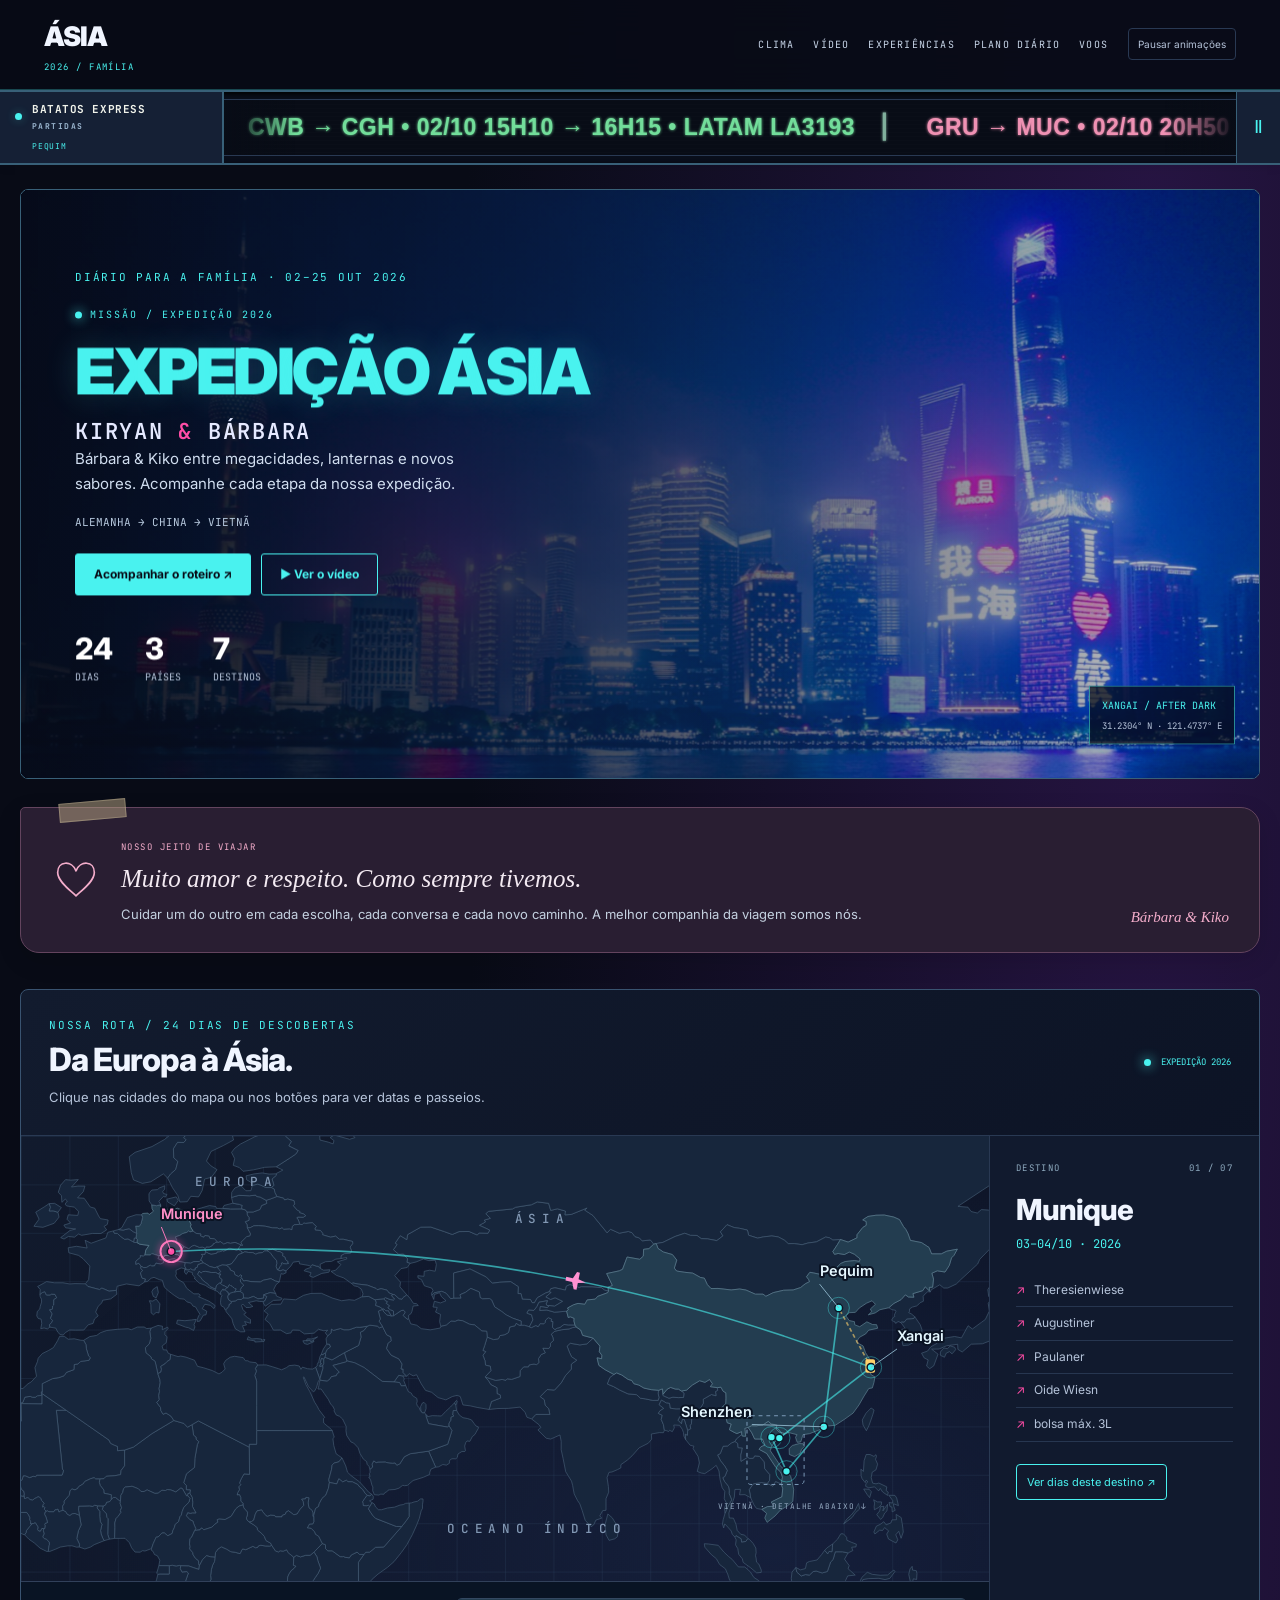
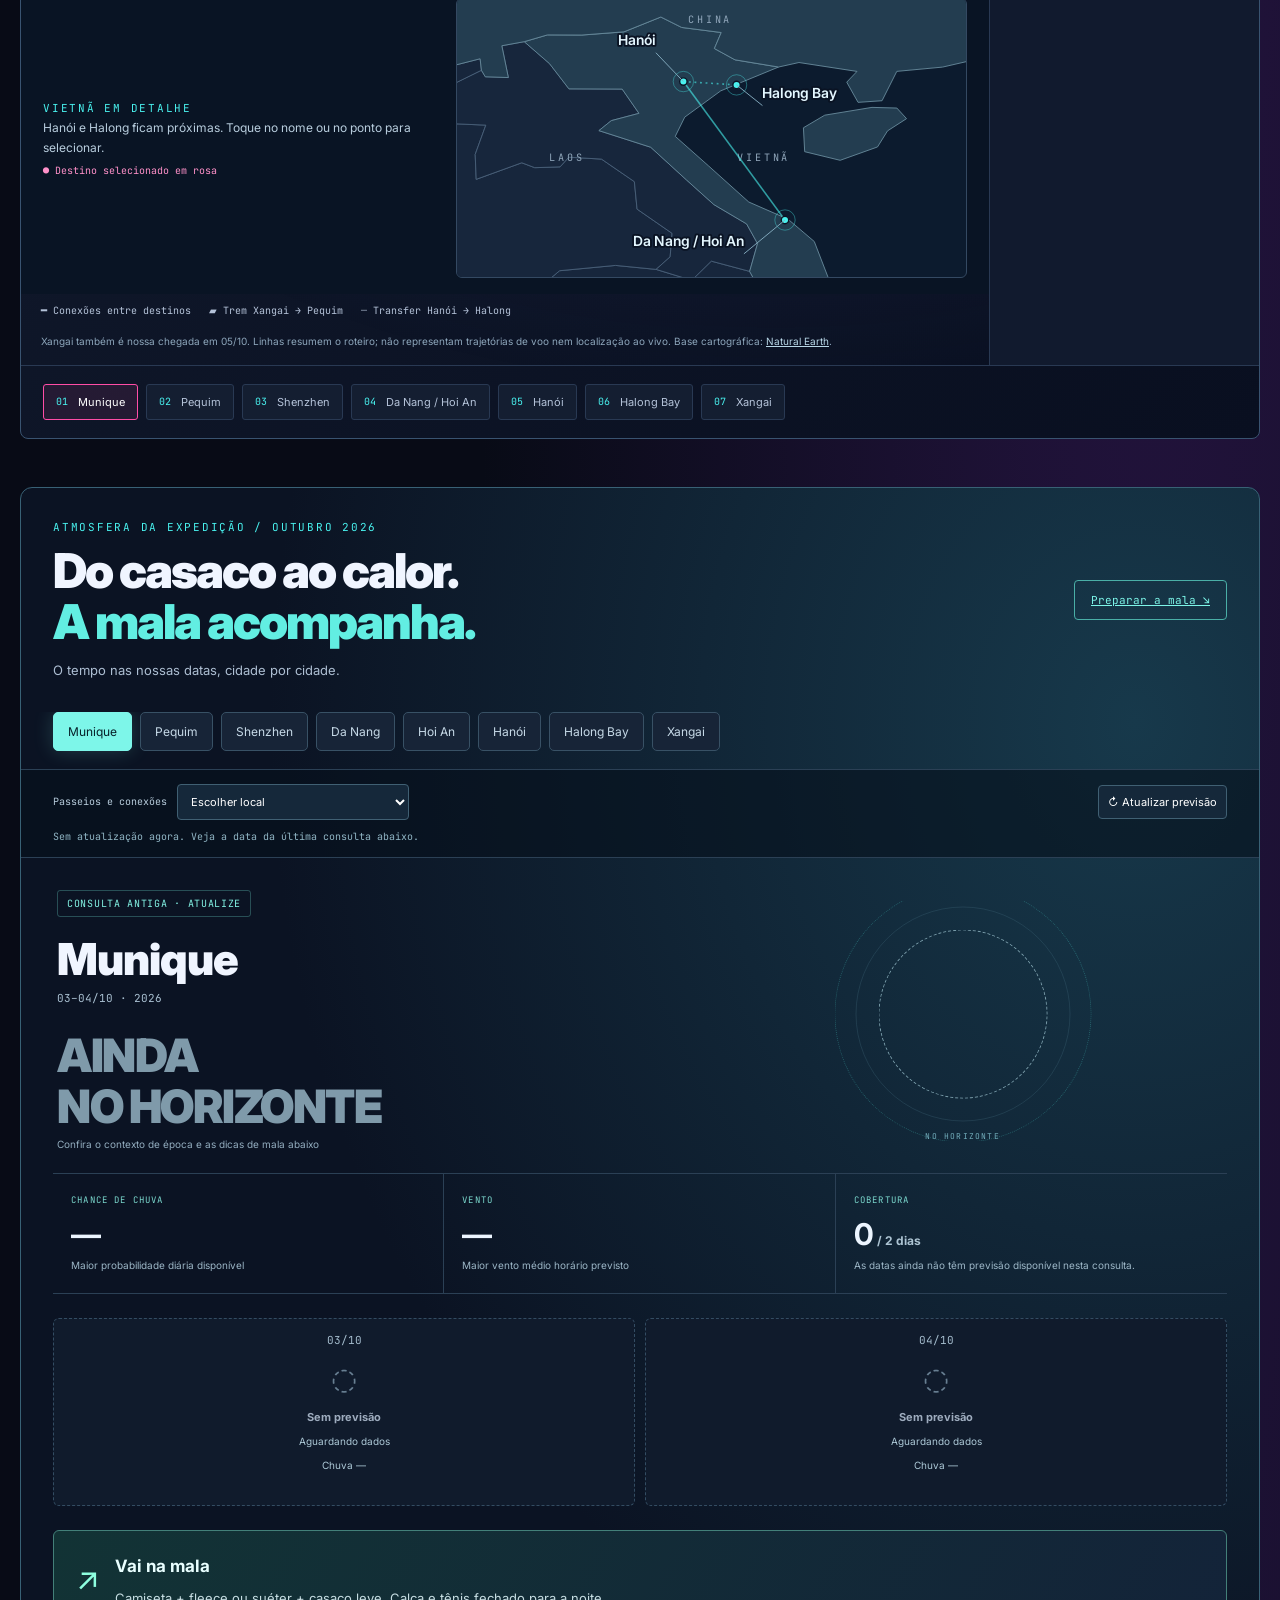
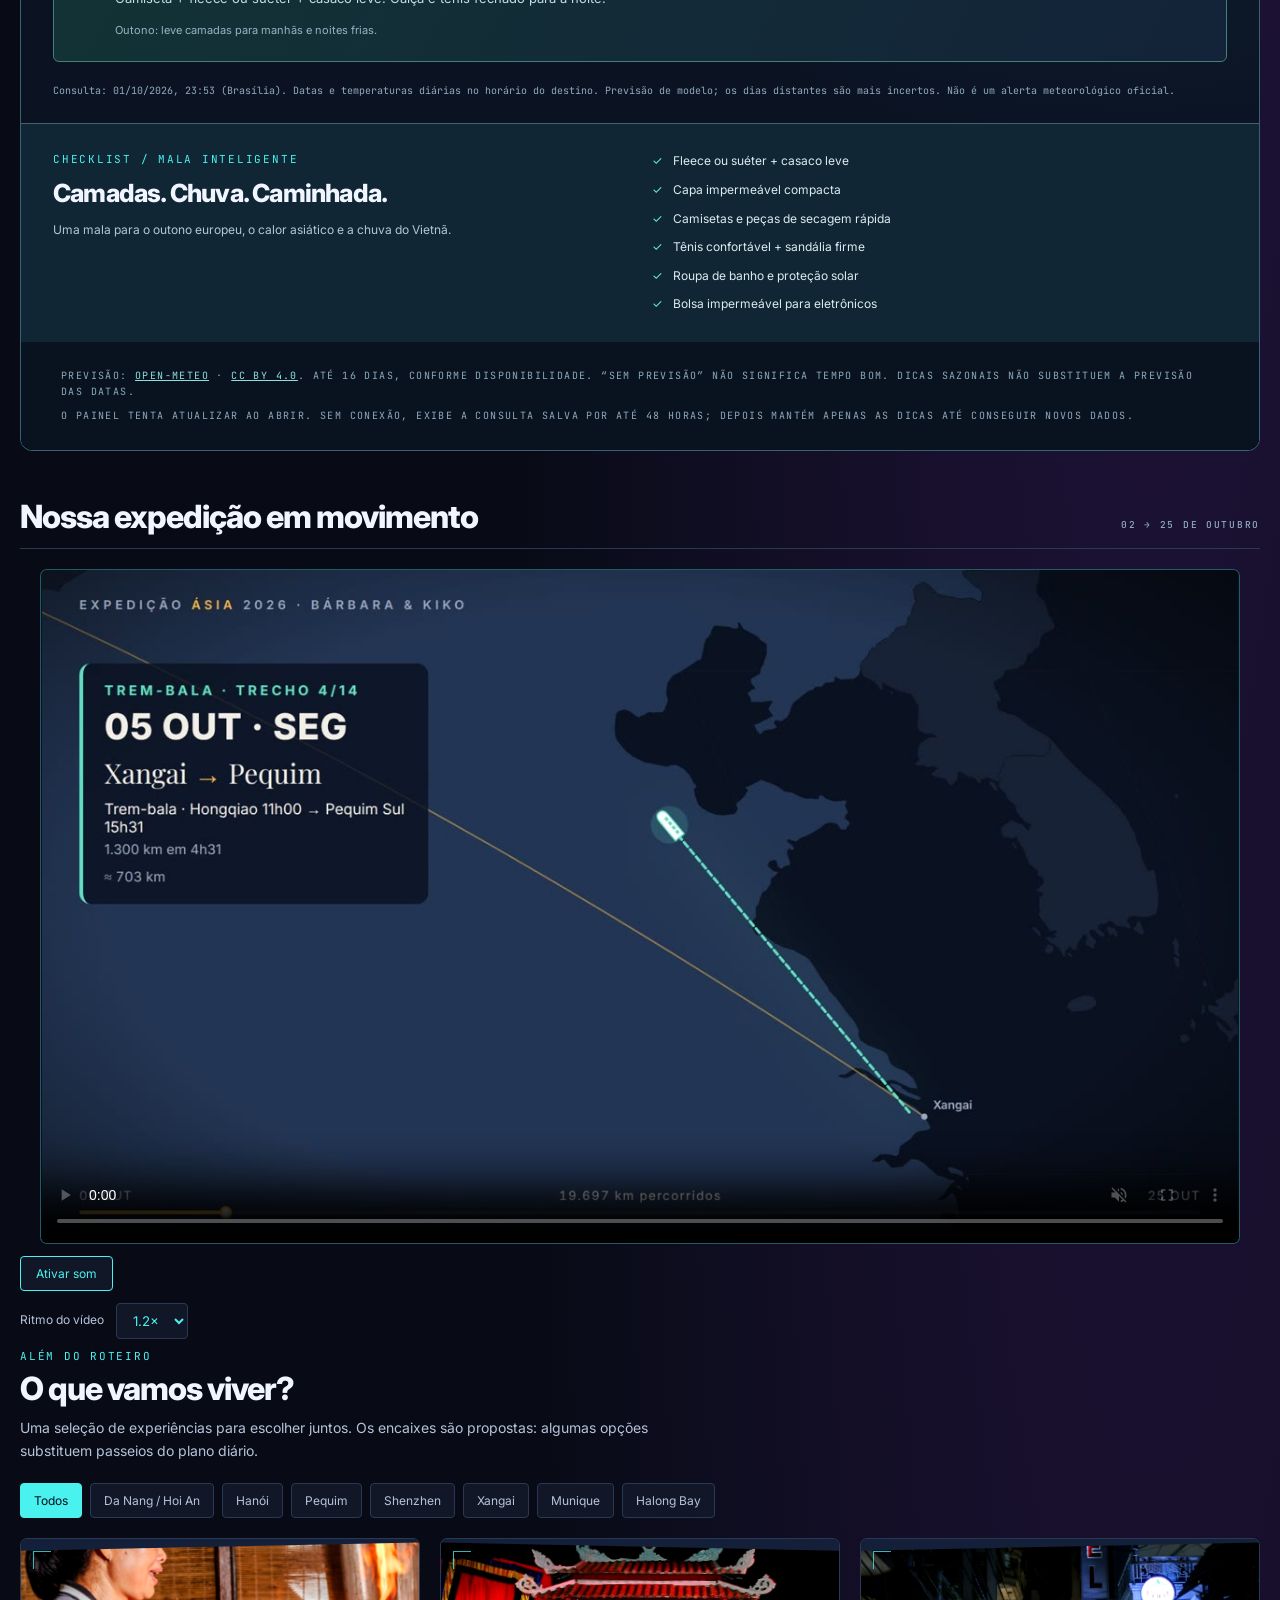
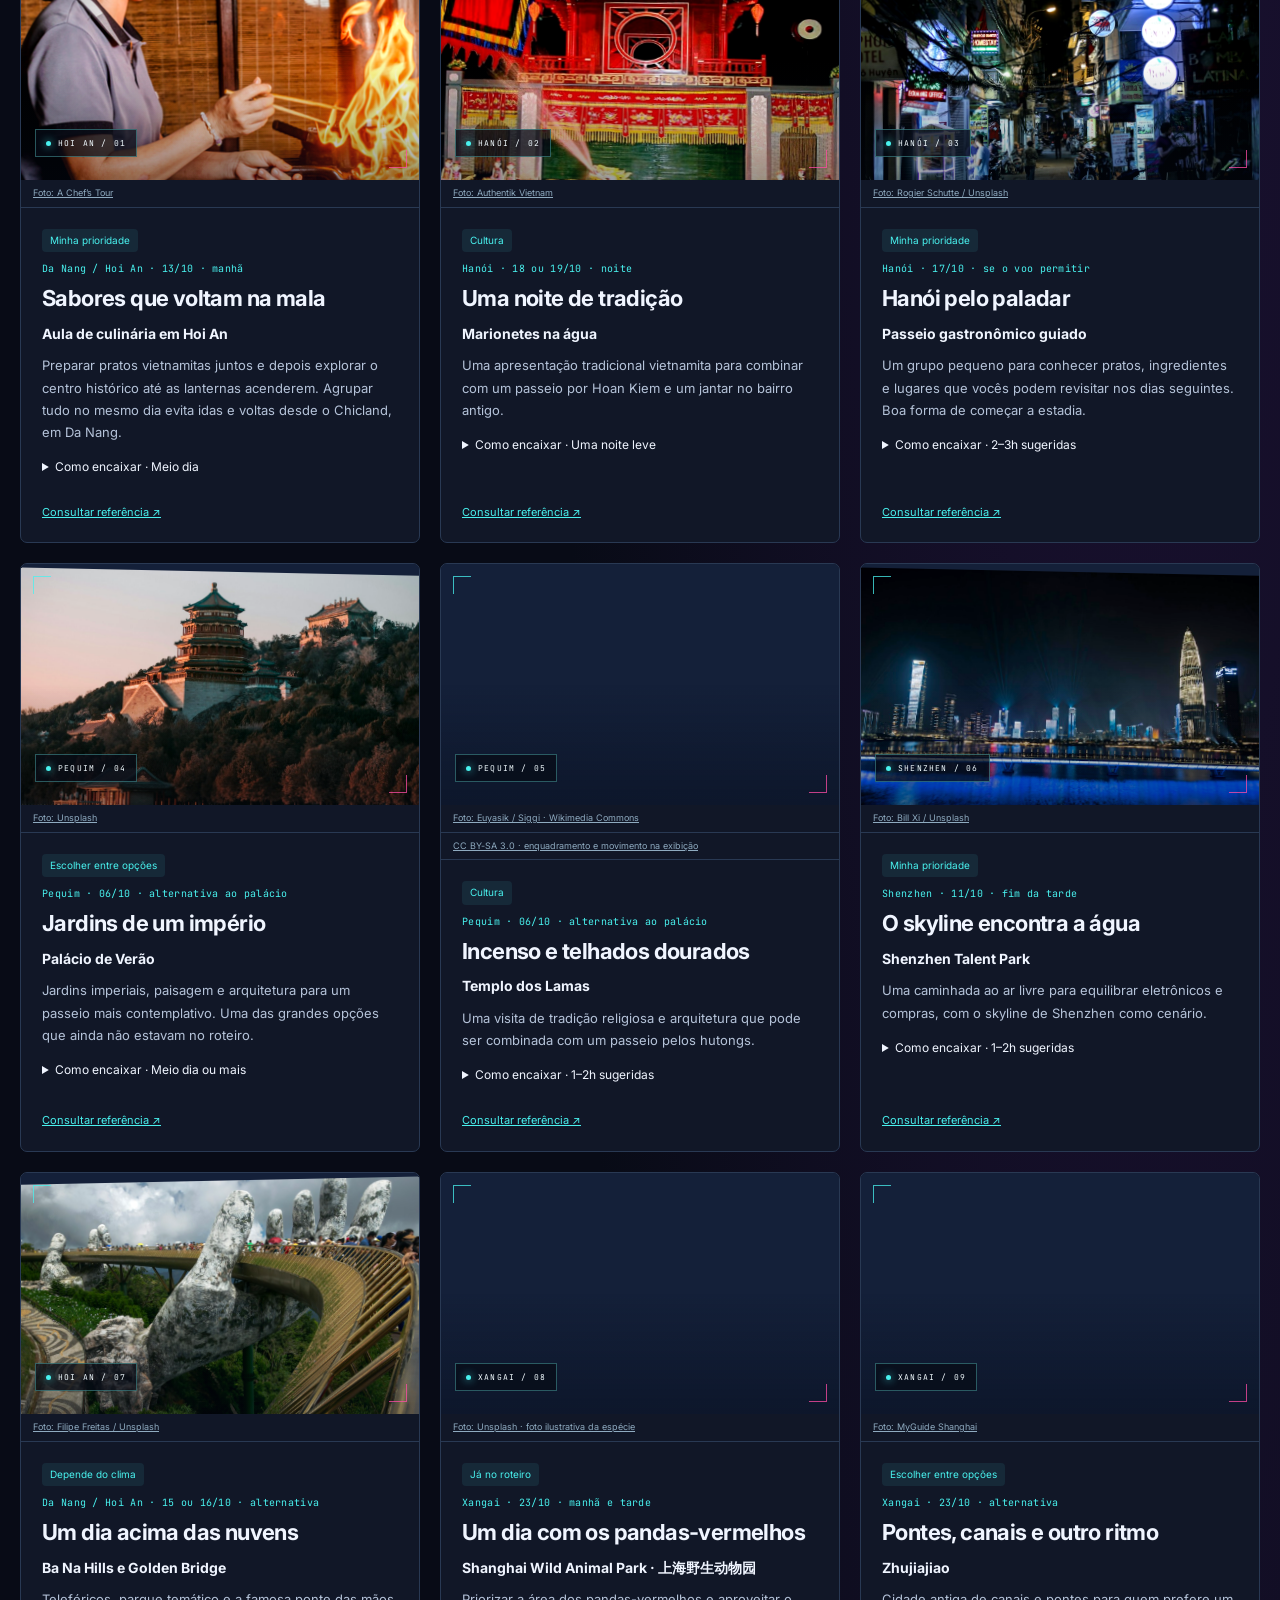
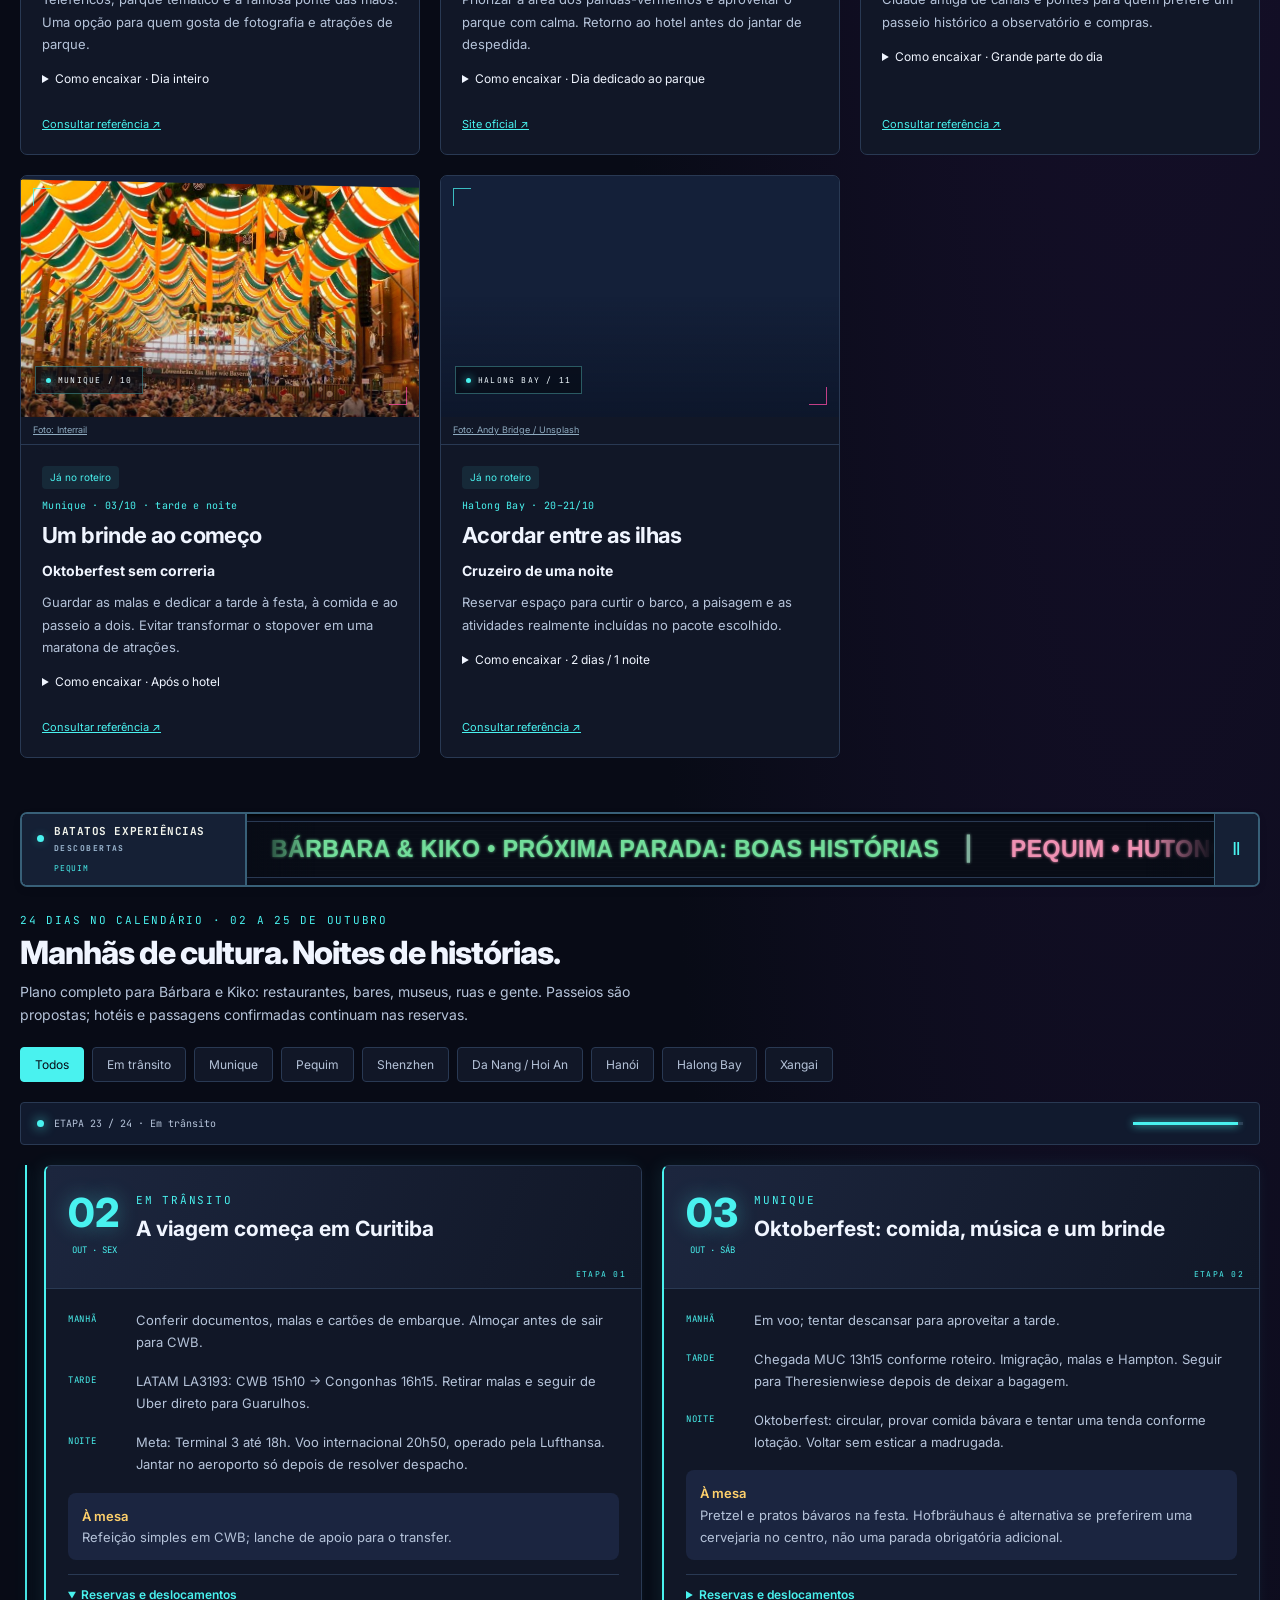
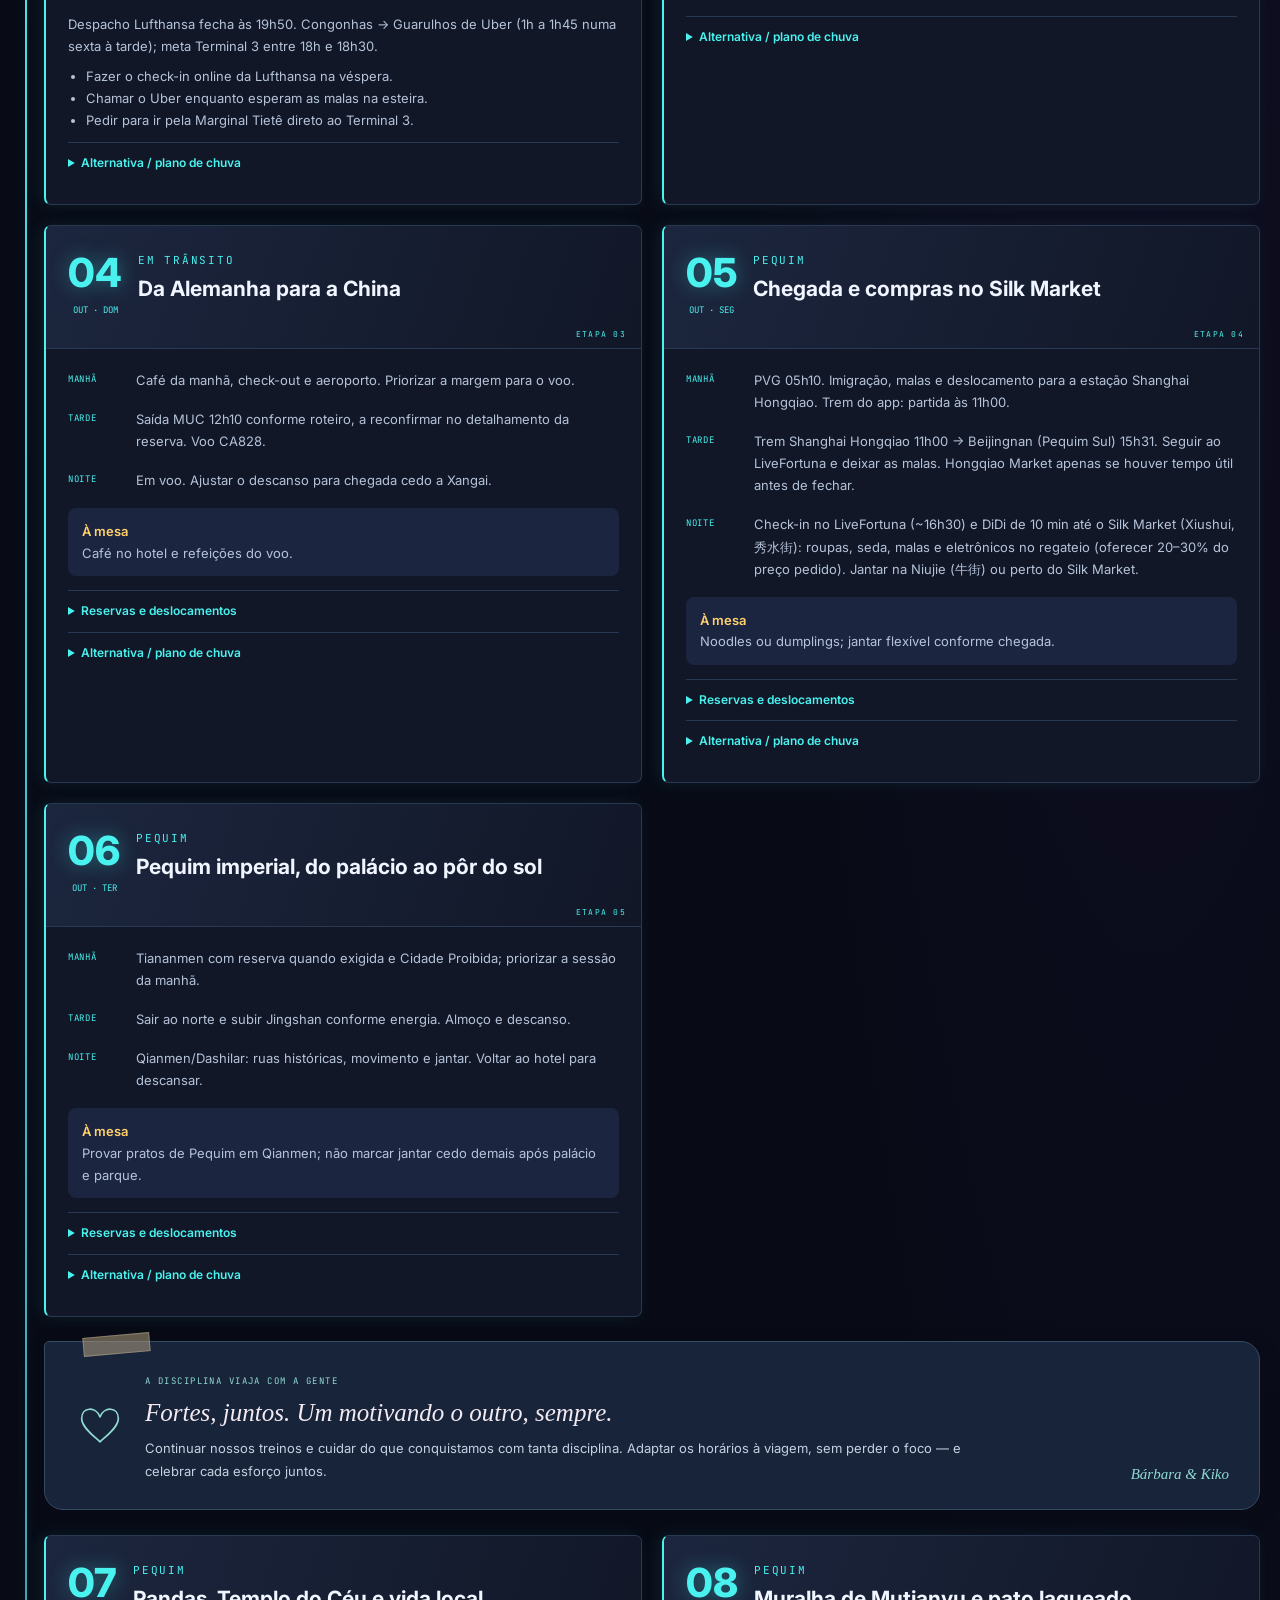
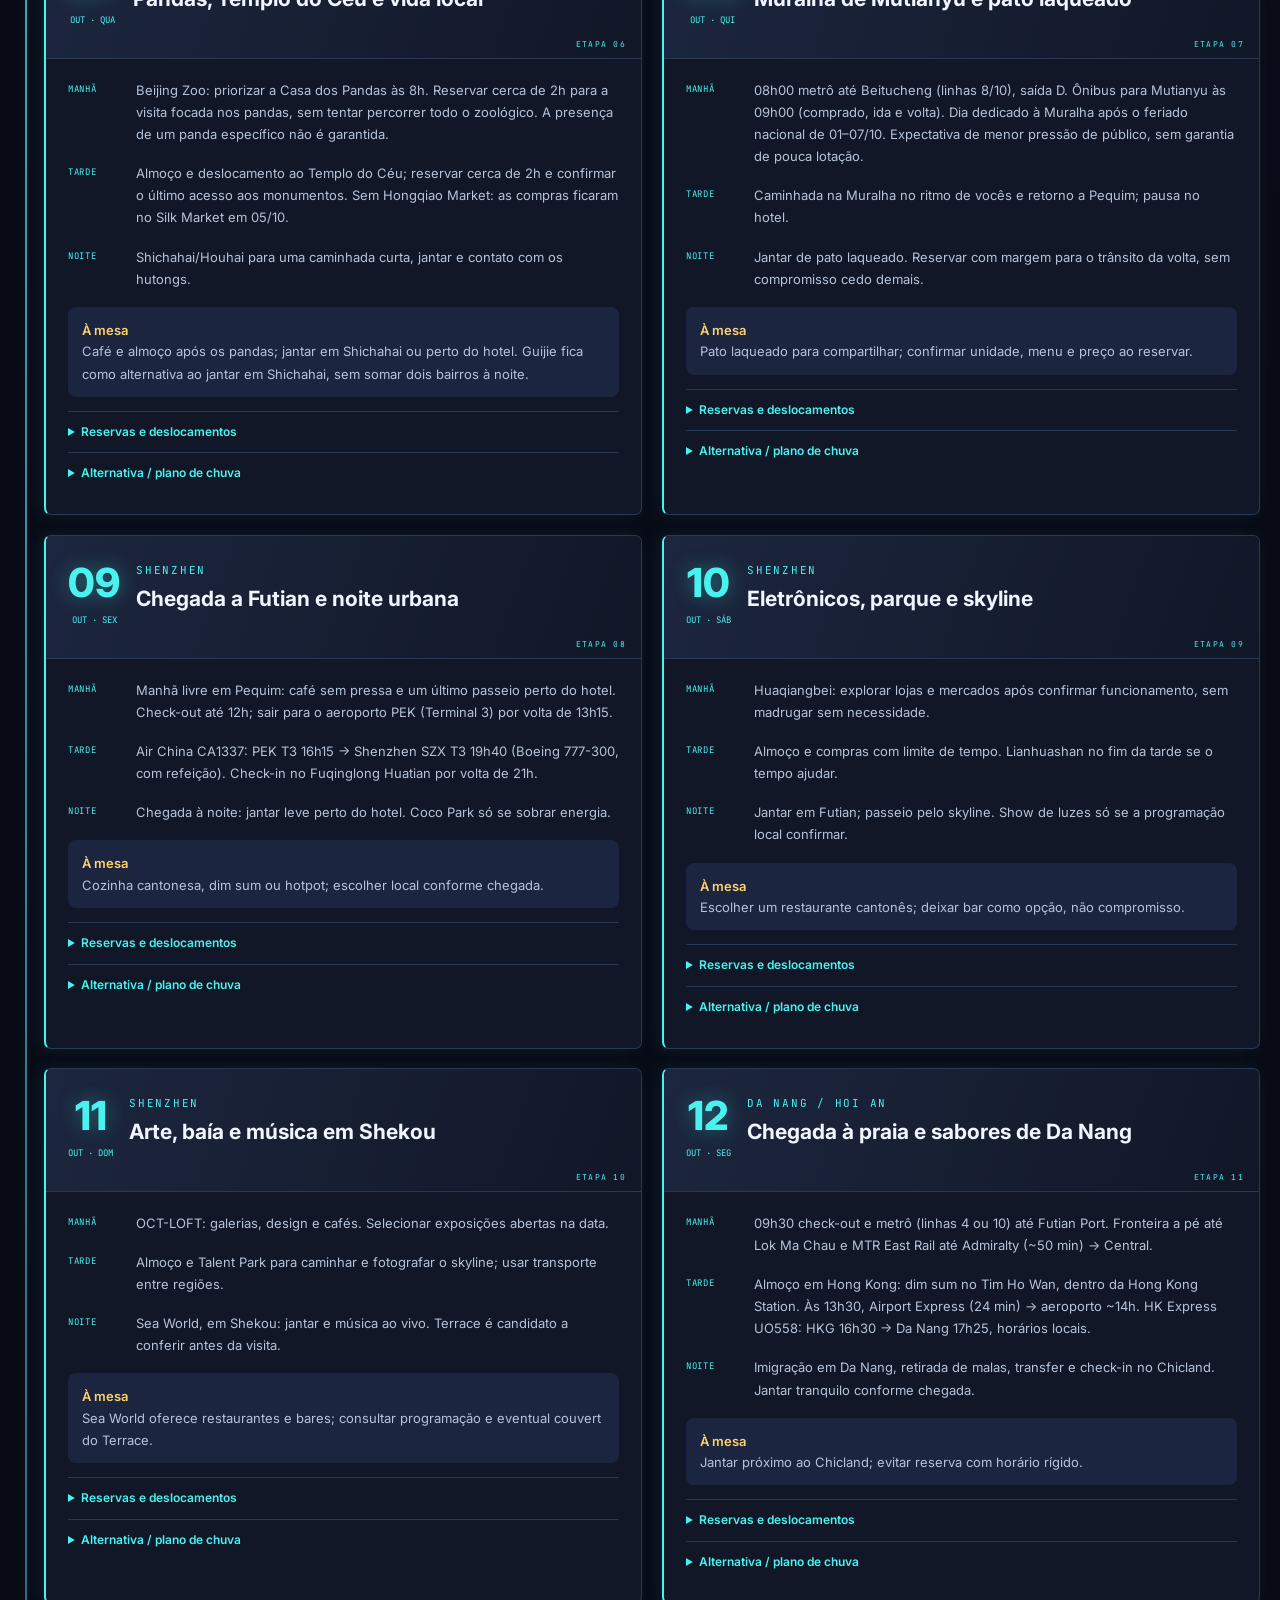
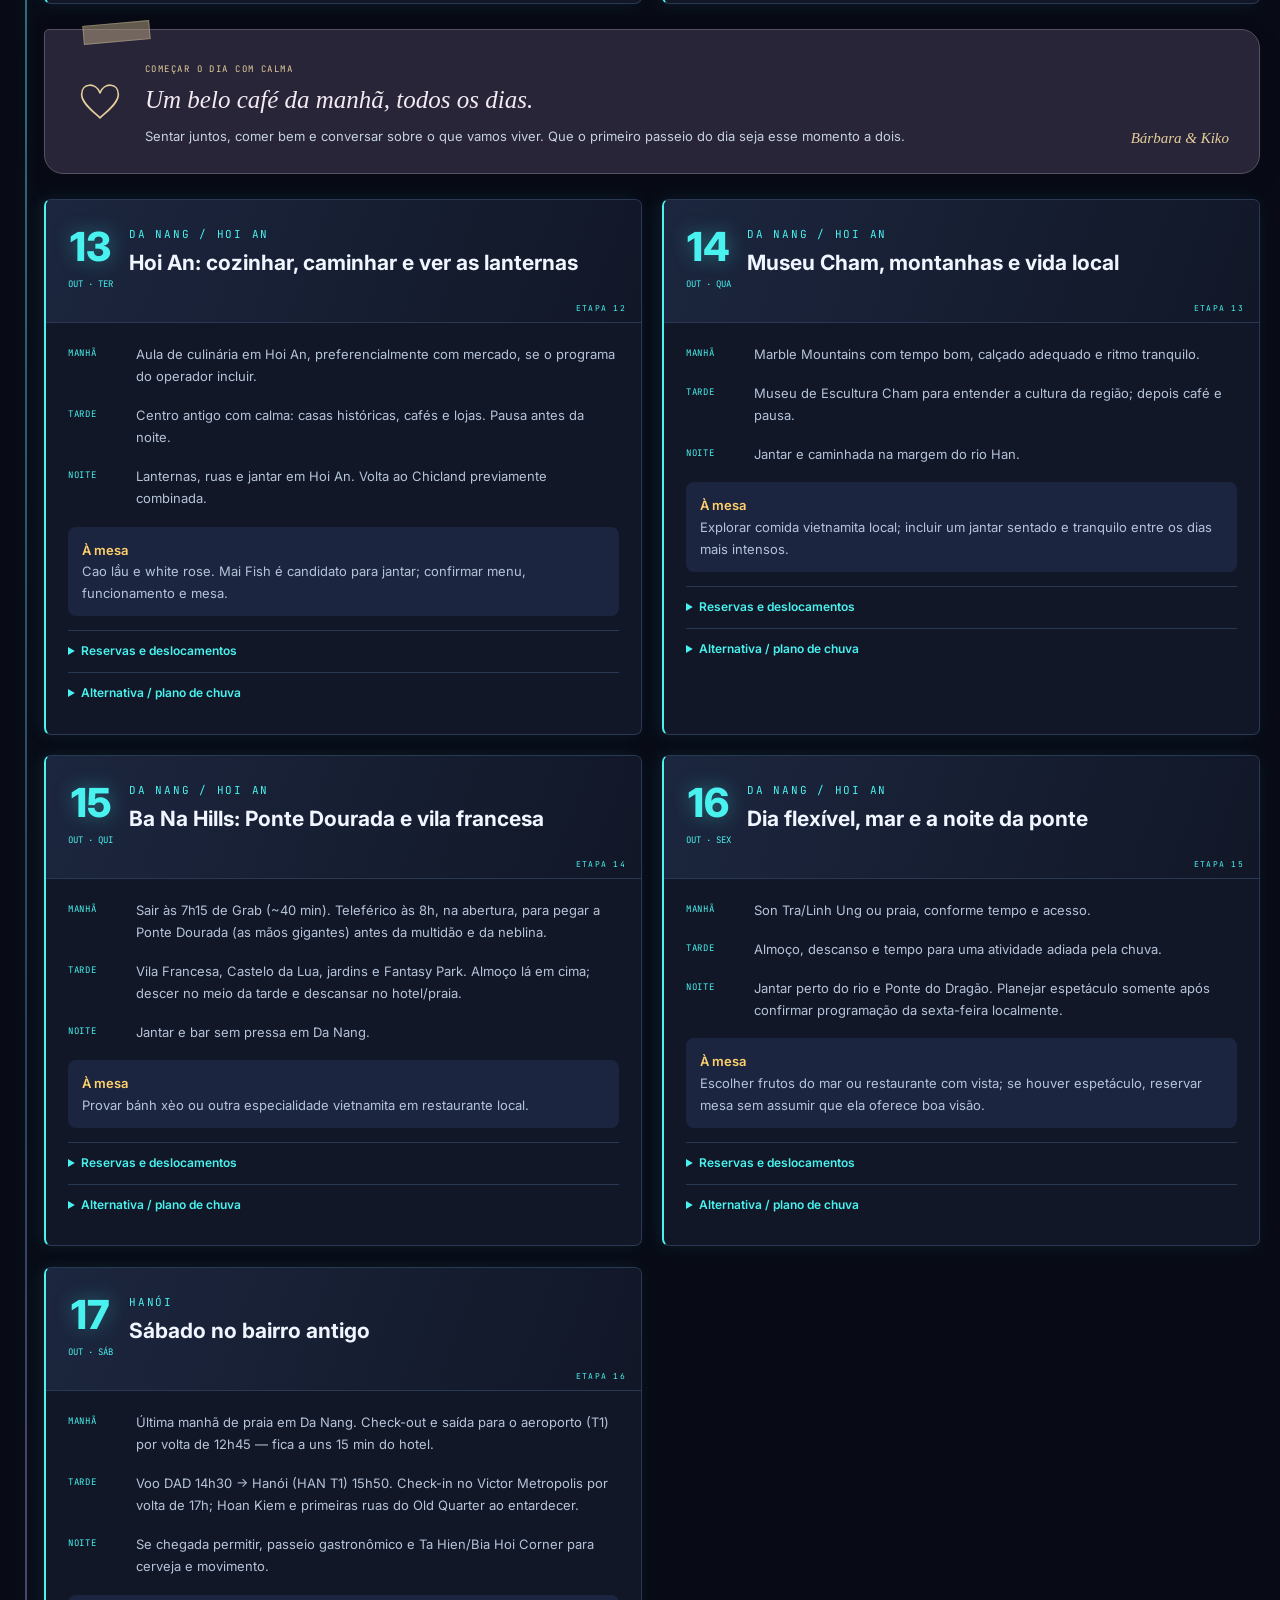
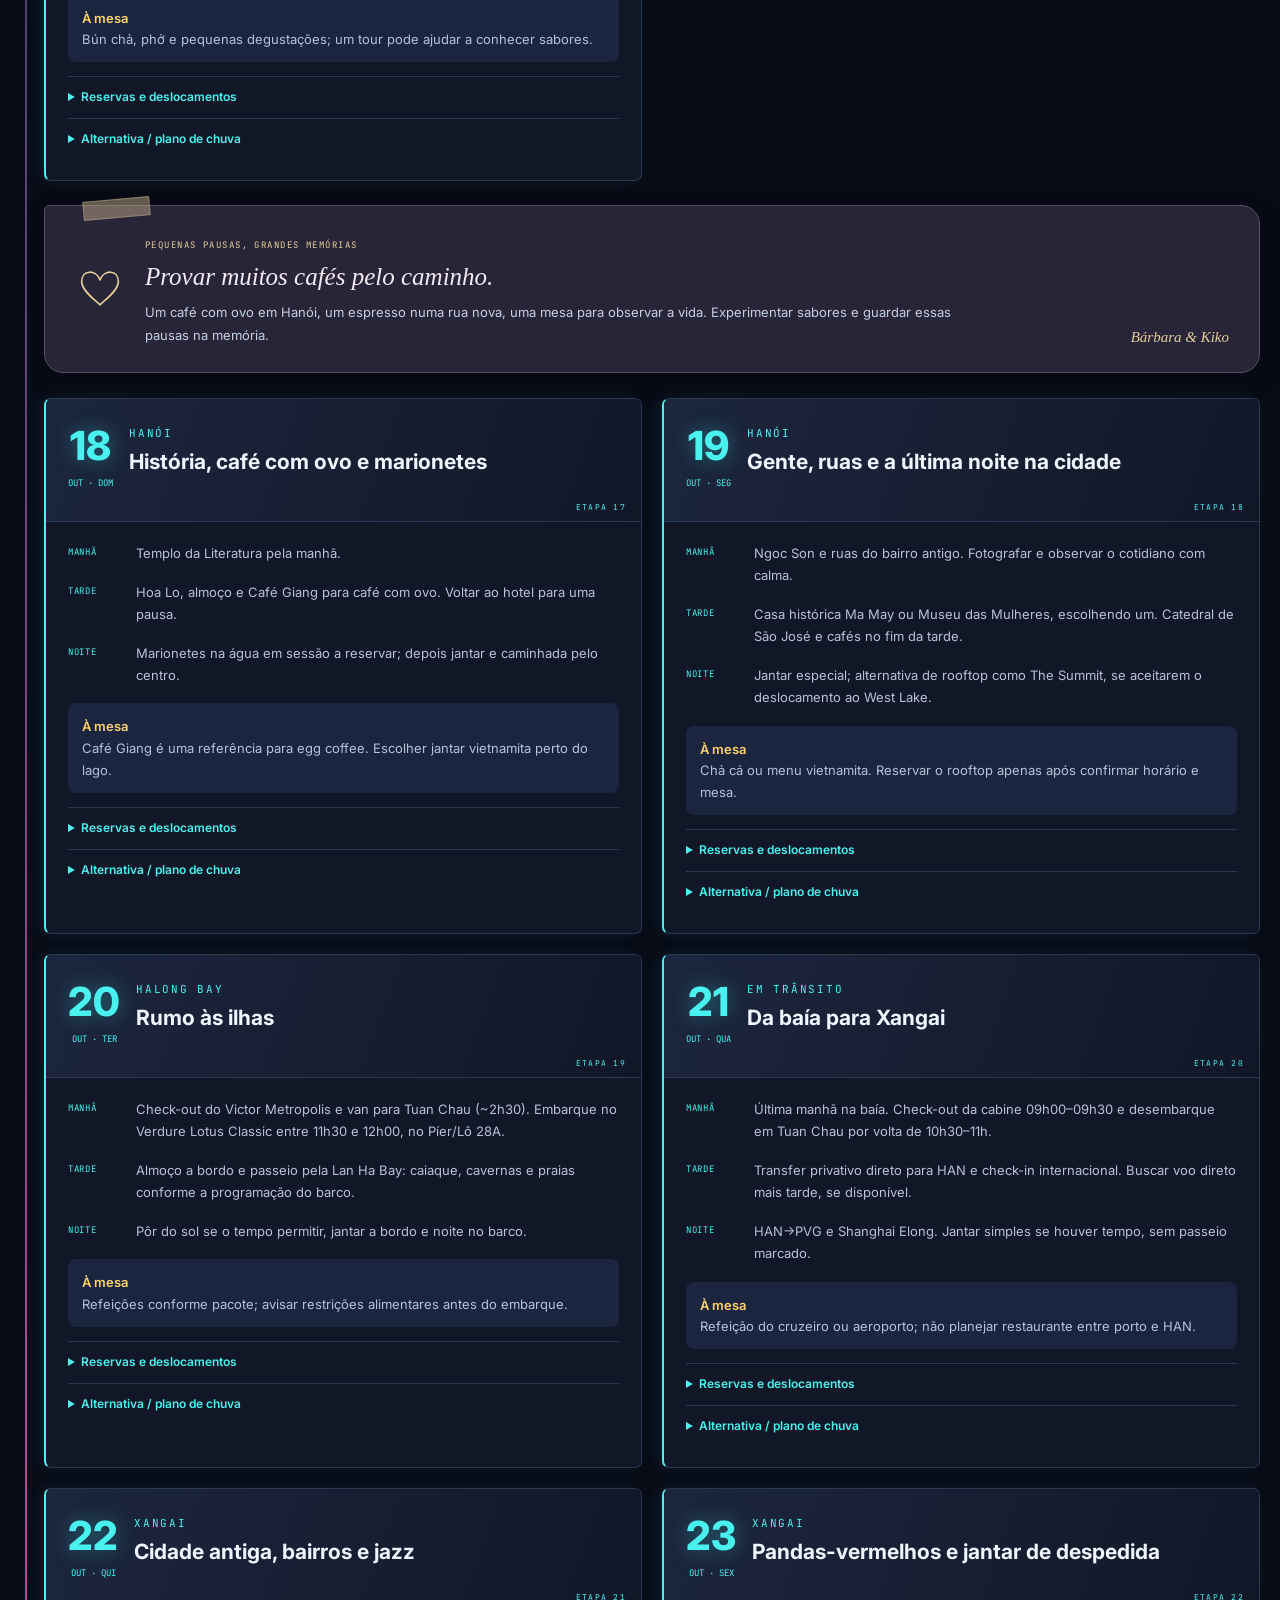
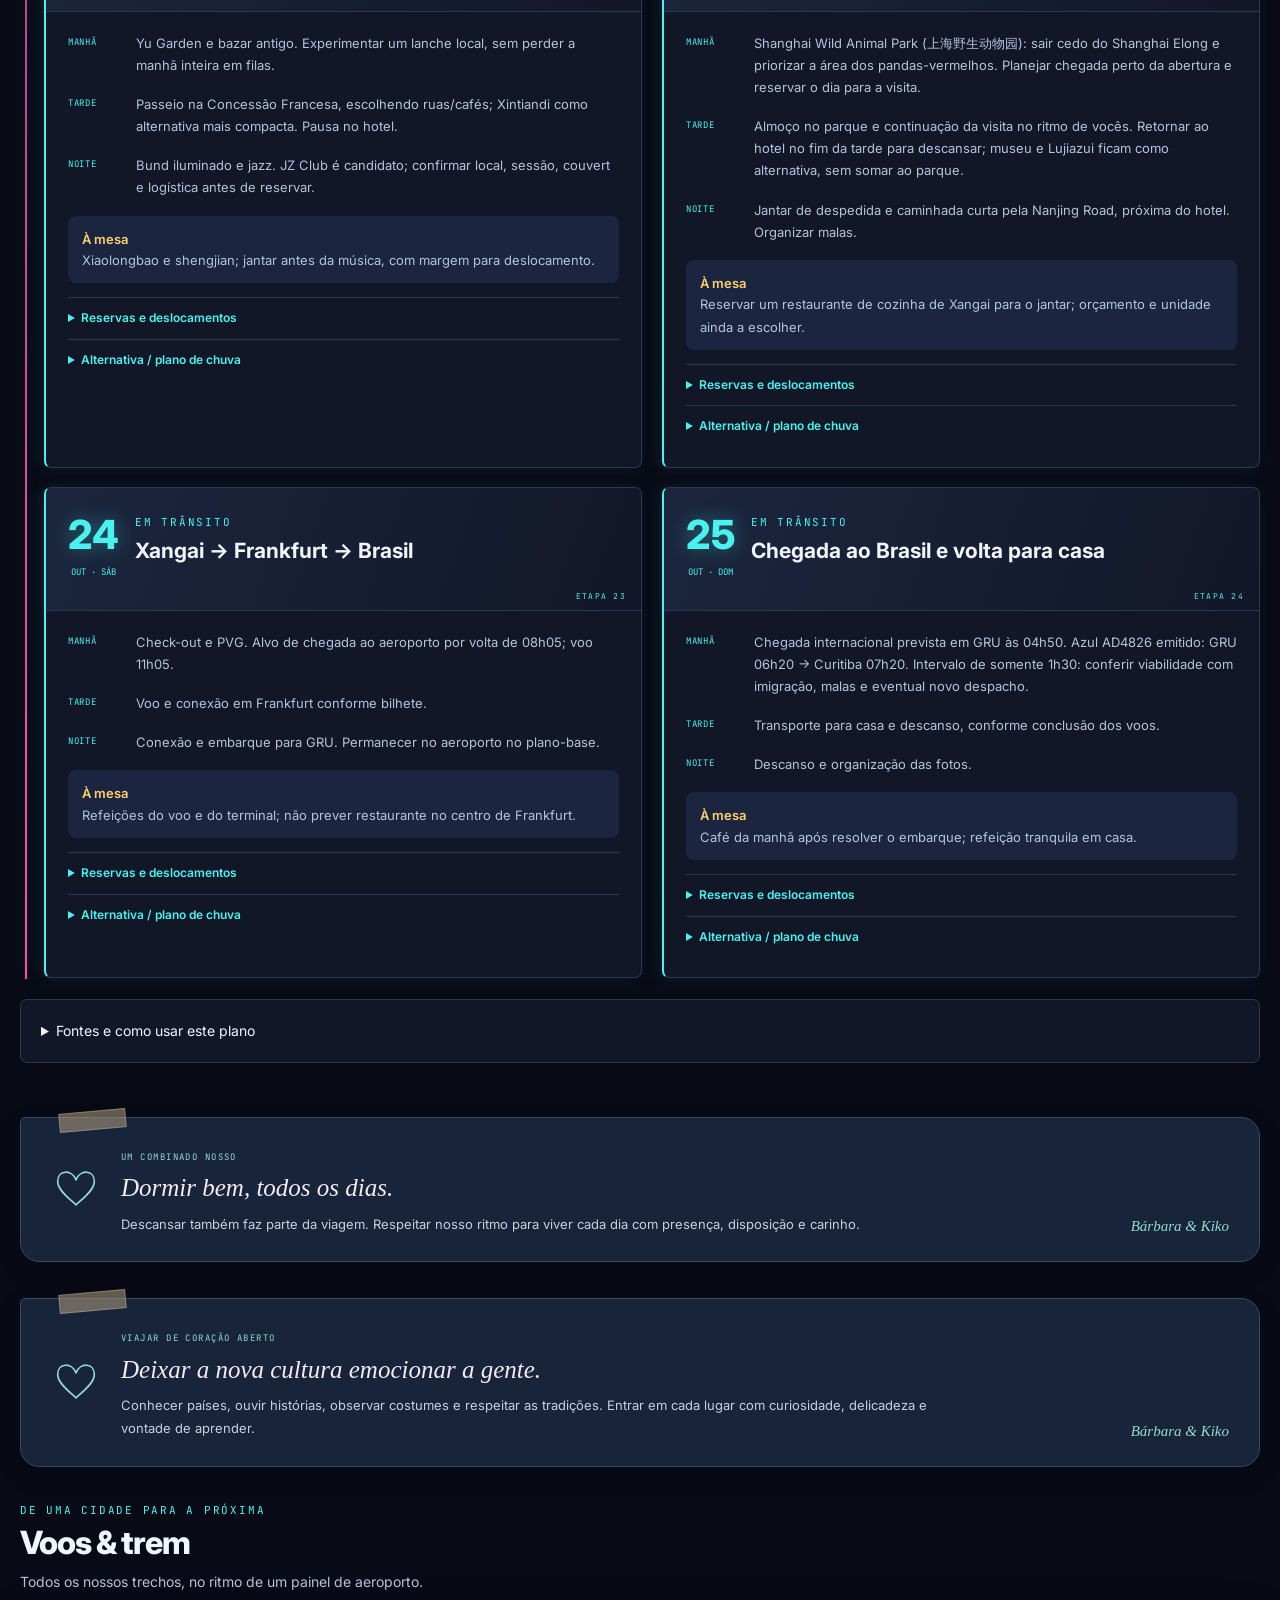
==== commit fd0d5cf2: "Add animated trip weather dashboard with packing guidance" ====
--- a/familia/index.html
+++ b/familia/index.html
@@ -1,4 +1,4 @@
-<!DOCTYPE html><html lang="pt-BR"><head><meta charset="UTF-8"><meta name="viewport" content="width=device-width,initial-scale=1"><meta name="robots" content="noindex,nofollow"><meta name="theme-color" content="#080b16"><title>Expedição Ásia 2026 · Família</title><link href="https://fonts.googleapis.com/css2?family=JetBrains+Mono:wght@400;600&family=Inter:wght@400;500;600;800;900&display=swap" rel="stylesheet"><link rel="stylesheet" href="style.css?v=map-4"></head><body><header><div class="hd"><a class="family-logo" href="#">ÁSIA<span>2026 / FAMÍLIA</span></a><nav class="hd-nav" aria-label="Navegação principal"><a href="#video">Vídeo</a><a href="#experiencias">Experiências</a><a href="#plano">Plano diário</a><a href="#voos">Voos</a></nav><button class="motion-toggle" aria-pressed="false">Pausar animações</button></div></header><aside class="station-board" aria-label="BATATOS EXPRESS · PARTIDAS"><div class="station-label"><span class="station-dot"></span><span>BATATOS EXPRESS<small>PARTIDAS</small></span></div><div class="station-window"><div class="station-track" id="familia-partidas"><div class="station-group"><span class="station-message"><span class="station-service led-0">CWB → CGH • 02/10 15h10 → 16h15 • LATAM LA3193</span><span class="station-end" aria-hidden="true">▏</span></span><span class="station-message"><span class="station-service led-1">GRU → MUC • 02/10 20h50 → 03/10 13h15 • Air China · operado por Lufthansa</span><span class="station-end" aria-hidden="true">▏</span></span><span class="station-message"><span class="station-service led-2">MUC → PVG • 04/10 12h10 → 05/10 05h10 • Air China</span><span class="station-end" aria-hidden="true">▏</span></span><span class="station-message"><span class="station-service led-3">Shanghai Hongqiao → Beijingnan (Pequim Sul) • 05/10 11h00 → 15h31 • Trem-bala · 4h31</span><span class="station-end" aria-hidden="true">▏</span></span><span class="station-message"><span class="station-service led-0">PEK T3 → SZX T3 • 09/10 16h15 → 19h40 • Air China CA1337 · Boeing 777-300 · refeição</span><span class="station-end" aria-hidden="true">▏</span></span><span class="station-message"><span class="station-service led-1">HKG → DAD • 12/10 16h30 → 17h25 • HK Express · UO558</span><span class="station-end" aria-hidden="true">▏</span></span><span class="station-message"><span class="station-service led-2">DAD T1 → HAN T1 • 17/10 14h30 → 15h50 • Doméstico VN · 1h20</span><span class="station-end" aria-hidden="true">▏</span></span><span class="station-message"><span class="station-service led-3">HAN T2 → PVG • 21/10 18h15 → 22h25 • Air China CA756</span><span class="station-end" aria-hidden="true">▏</span></span><span class="station-message"><span class="station-service led-0">PVG → FRA → GRU • 24/10 11h05 → 25/10 04h50 • Air China / Lufthansa</span><span class="station-end" aria-hidden="true">▏</span></span><span class="station-message"><span class="station-service led-1">GRU → CWB • 25/10 06h20 → 07h20 • Azul · AD4826</span><span class="station-end" aria-hidden="true">▏</span></span></div><div class="station-group" aria-hidden="true"><span class="station-message"><span class="station-service led-0">CWB → CGH • 02/10 15h10 → 16h15 • LATAM LA3193</span><span class="station-end" aria-hidden="true">▏</span></span><span class="station-message"><span class="station-service led-1">GRU → MUC • 02/10 20h50 → 03/10 13h15 • Air China · operado por Lufthansa</span><span class="station-end" aria-hidden="true">▏</span></span><span class="station-message"><span class="station-service led-2">MUC → PVG • 04/10 12h10 → 05/10 05h10 • Air China</span><span class="station-end" aria-hidden="true">▏</span></span><span class="station-message"><span class="station-service led-3">Shanghai Hongqiao → Beijingnan (Pequim Sul) • 05/10 11h00 → 15h31 • Trem-bala · 4h31</span><span class="station-end" aria-hidden="true">▏</span></span><span class="station-message"><span class="station-service led-0">PEK T3 → SZX T3 • 09/10 16h15 → 19h40 • Air China CA1337 · Boeing 777-300 · refeição</span><span class="station-end" aria-hidden="true">▏</span></span><span class="station-message"><span class="station-service led-1">HKG → DAD • 12/10 16h30 → 17h25 • HK Express · UO558</span><span class="station-end" aria-hidden="true">▏</span></span><span class="station-message"><span class="station-service led-2">DAD T1 → HAN T1 • 17/10 14h30 → 15h50 • Doméstico VN · 1h20</span><span class="station-end" aria-hidden="true">▏</span></span><span class="station-message"><span class="station-service led-3">HAN T2 → PVG • 21/10 18h15 → 22h25 • Air China CA756</span><span class="station-end" aria-hidden="true">▏</span></span><span class="station-message"><span class="station-service led-0">PVG → FRA → GRU • 24/10 11h05 → 25/10 04h50 • Air China / Lufthansa</span><span class="station-end" aria-hidden="true">▏</span></span><span class="station-message"><span class="station-service led-1">GRU → CWB • 25/10 06h20 → 07h20 • Azul · AD4826</span><span class="station-end" aria-hidden="true">▏</span></span></div></div></div><button class="station-pause" data-board="familia-partidas" aria-pressed="false" aria-label="Pausar faixa BATATOS EXPRESS">Ⅱ</button></aside><main class="wrap"><section class="family-hero"><img src="assets/xangai.jpg" alt="Skyline real de Xangai iluminado à noite"><div class="hero-shade"></div><div class="hero-copy"><div class="eyebrow">Diário para a família · 02–25 OUT 2026</div><div class="mission-status"><span></span> MISSÃO / EXPEDIÇÃO 2026</div><h1 class="mission-title" aria-label="EXPEDIÇÃO ÁSIA"><span aria-hidden="true" style="--letter:0">E</span><span aria-hidden="true" style="--letter:1">X</span><span aria-hidden="true" style="--letter:2">P</span><span aria-hidden="true" style="--letter:3">E</span><span aria-hidden="true" style="--letter:4">D</span><span aria-hidden="true" style="--letter:5">I</span><span aria-hidden="true" style="--letter:6">Ç</span><span aria-hidden="true" style="--letter:7">Ã</span><span aria-hidden="true" style="--letter:8">O</span><span aria-hidden="true" style="--letter:9">&nbsp;</span><span aria-hidden="true" style="--letter:10">Á</span><span aria-hidden="true" style="--letter:11">S</span><span aria-hidden="true" style="--letter:12">I</span><span aria-hidden="true" style="--letter:13">A</span></h1><div class="mission-crew">KIRYAN <span>&amp;</span> BÁRBARA</div><p>Bárbara &amp; Kiko entre megacidades, lanternas e novos sabores. Acompanhe cada etapa da nossa expedição.</p><div class="hero-route">ALEMANHA → CHINA → VIETNÃ</div><div class="hero-actions"><a href="#plano">Acompanhar o roteiro ↗</a><a href="#video">▶ Ver o vídeo</a></div><div class="hero-stats"><span><b>24</b> DIAS</span><span><b>3</b> PAÍSES</span><span><b>7</b> DESTINOS</span></div></div><div class="hero-stamp">XANGAI / AFTER DARK<br><span>31.2304° N · 121.4737° E</span></div></section><aside class="love-note rose" id="lembrete-amor" aria-label="Nosso jeito de viajar"><span class="love-mark" aria-hidden="true">♡</span><div><span class="love-label">Nosso jeito de viajar</span><h3>Muito amor e respeito. Como sempre tivemos.</h3><p>Cuidar um do outro em cada escolha, cada conversa e cada novo caminho. A melhor companhia da viagem somos nós.</p></div><span class="love-sign">Bárbara &amp; Kiko</span></aside><div id="mapa" class="mission-map" aria-labelledby="mission-map-title"><div class="map-heading"><div><div class="eyebrow">Nossa rota / 24 dias de descobertas</div><h2 id="mission-map-title">Da Europa à Ásia.</h2><p>Clique nas cidades do mapa ou nos botões para ver datas e passeios.</p></div><span class="map-live"><i></i> EXPEDIÇÃO 2026</span></div><div class="map-grid"><div class="map-canvas"><div class="map-overview-scroll"><svg class="travel-map" viewBox="0 0 1000 460" role="group" aria-label="Mapa interativo da Europa à Ásia"><defs><pattern id="map-grid" width="50" height="50" patternUnits="userSpaceOnUse"><path d="M50 0H0V50" fill="none" stroke="#314767" stroke-width=".5"/></pattern></defs><rect width="1000" height="460" fill="url(#map-grid)"/><path class="map-land" d="M302.00 466.72L303.11 467.50L326.97 481.92L327.41 486.02L336.86 493.10L333.82 501.82L334.21 505.83L338.42 508.41L338.62 510.25L336.81 514.52L337.18 516.67L336.75 520.05L339.05 524.49L341.77 531.47L344.19 533.01L344.19 533.01L338.95 537.12L331.76 539.86L327.81 539.75L325.47 541.87L320.89 542.05L319.17 542.95L311.27 540.95L306.32 541.53L304.47 531.90L302.24 528.60L300.92 526.64L294.47 525.32L290.74 523.20L286.55 522.01L283.93 520.82L281.18 519.02L281.18 519.02L277.63 510.10L273.82 506.14L272.50 502.04L273.16 498.36L271.97 491.85L274.69 491.51L277.08 488.95L279.64 485.25L281.26 483.77L281.20 481.47L279.79 479.87L279.41 477.08L279.41 477.08L281.30 476.19L281.69 472.02L279.07 468.03L281.38 467.18L288.59 467.27L302.00 466.72Z"/><path class="map-land" d="M21.94 264.28L21.94 264.75L21.81 266.12L21.79 276.84L0.20 276.47L0.41 294.58L-5.75 295.22L-7.36 298.85L-6.11 309.07L-31.88 309.03L-33.31 311.39L-33.03 308.40L-32.91 308.41L-18.10 307.84L-17.31 305.29L-14.61 302.11L-12.44 292.34L-3.30 284.70L-0.20 275.78L1.85 275.26L4.00 269.75L9.53 268.99L11.91 269.91L14.90 269.91L17.02 268.30L21.09 268.07L20.94 264.28L21.94 264.28Z"/><path class="map-land" d="M653.68 111.71L648.68 116.42L643.21 117.08L642.90 124.18L639.24 127.38L626.19 125.05L621.44 137.72L618.07 139.29L605.04 142.12L610.96 154.42L606.45 156.26L606.97 160.29L602.92 159.25L599.62 156.71L589.86 155.97L578.95 155.78L576.56 156.56L567.19 153.58L563.46 155.05L562.43 159.22L551.61 156.79L547.28 157.79L545.80 160.89L542.03 162.19L533.36 167.13L530.48 172.19L528.03 172.24L526.22 168.88L517.86 168.65L516.52 162.86L513.31 162.81L513.80 155.71L505.93 150.54L494.64 151.09L486.93 152.12L480.65 145.74L475.26 143.07L465.07 138.00L463.84 137.39L446.90 141.57L447.16 167.66L443.78 168.01L439.18 162.46L434.73 160.48L427.27 161.95L424.36 164.30L423.99 162.58L425.61 159.63L424.35 157.16L416.73 154.75L413.76 148.40L410.13 146.61L409.91 144.30L416.31 144.97L416.56 139.80L422.15 138.65L427.90 139.71L429.08 132.80L427.91 128.42L421.33 128.77L415.74 127.04L408.12 130.15L401.98 131.64L398.64 130.49L399.31 126.85L395.11 122.12L390.23 122.32L384.65 117.52L388.45 112.15L386.52 110.71L391.77 102.94L398.54 107.04L399.36 101.87L412.94 94.17L423.22 93.99L437.72 98.89L445.51 101.75L452.49 98.77L462.92 98.63L471.33 102.29L473.24 100.19L482.48 100.50L484.13 97.15L473.47 92.28L479.78 88.83L478.55 86.90L484.87 85.06L480.12 80.22L483.14 77.80L507.75 75.34L510.97 73.59L527.43 70.98L533.34 68.04L545.17 69.57L547.24 76.90L554.11 75.18L562.56 77.59L562.01 81.46L568.32 81.05L584.81 74.37L582.40 76.59L590.80 82.06L605.50 100.03L609.00 96.33L618.07 100.41L627.52 98.59L631.15 99.86L634.32 103.95L638.92 105.32L641.72 108.33L650.19 107.38L653.68 111.71Z"/><path class="map-land" d="M447.16 167.66L446.90 141.57L463.84 137.39L465.07 138.00L475.26 143.07L480.65 145.74L486.93 152.12L494.64 151.09L505.93 150.54L513.80 155.71L513.31 162.81L516.52 162.86L517.86 168.65L526.22 168.88L528.03 172.24L530.48 172.19L533.36 167.13L542.03 162.19L545.80 160.89L547.76 161.58L542.24 166.17L547.09 168.83L551.78 167.07L559.58 170.79L551.15 175.89L546.15 175.19L543.43 175.38L542.49 173.41L543.86 170.13L535.06 171.77L532.97 176.31L529.84 180.22L524.35 179.89L522.65 183.01L527.47 184.70L528.89 189.97L525.20 197.13L520.24 195.63L516.57 195.59L516.75 191.26L508.00 188.23L501.12 184.76L496.83 181.43L489.30 176.54L486.07 169.25L483.86 167.96L476.75 168.29L474.23 166.84L473.53 161.19L464.66 157.45L459.12 161.56L453.50 164.00L454.58 167.57L447.16 167.66Z"/><path class="map-land" d="M1006.58 478.40L1018.00 483.28L1030.16 487.33L1034.69 490.95L1038.35 494.51L1039.35 498.68L1050.32 503.05L1051.92 506.81L1045.86 507.57L1047.31 512.28L1053.19 516.93L1057.46 524.43L1061.23 524.20L1060.96 527.33L1066.04 528.54L1064.07 529.87L1071.06 532.85L1070.33 534.89L1065.98 535.39L1064.36 533.55L1058.70 532.76L1052.06 531.69L1046.94 527.18L1043.21 523.29L1039.79 517.09L1031.21 514.00L1025.64 516.02L1021.62 518.35L1022.46 523.57L1017.29 526.01L1013.61 524.82L1006.80 524.53L1006.69 501.46L1006.58 478.40Z"/><path class="map-land" d="M1006.58 478.40L1006.69 501.46L1006.80 524.53L1000.94 518.72L994.26 517.30L992.64 519.31L984.31 519.53L987.10 513.77L991.24 511.80L989.53 504.11L986.37 498.17L973.61 492.18L968.19 491.58L958.31 485.04L956.37 488.48L953.84 489.11L952.35 486.51L952.33 483.44L947.30 479.96L954.39 477.41L959.08 477.55L958.53 475.67L948.90 475.66L946.29 471.44L940.41 470.14L937.63 466.64L946.50 464.92L949.87 462.62L960.43 465.52L961.47 468.15L963.31 479.60L970.12 483.83L975.61 476.33L983.16 472.06L989.01 472.05L994.64 474.52L999.52 477.05L1006.58 478.40ZM961.91 508.80L961.27 503.47L962.44 500.93L963.81 498.53L965.31 500.60L965.29 503.98L961.91 508.80ZM854.49 430.72L850.74 437.11L855.58 443.81L854.44 447.07L861.82 453.62L854.03 454.45L851.83 459.27L852.12 465.69L845.79 470.53L845.62 477.58L843.08 488.40L842.11 485.88L834.64 489.06L832.03 484.74L827.34 484.34L824.06 482.07L816.24 484.62L813.84 481.19L809.53 481.58L804.10 480.76L803.10 471.27L799.82 469.31L796.66 463.25L795.74 457.06L796.51 450.50L800.42 445.80L801.51 450.53L806.01 454.53L810.26 453.09L814.46 453.60L818.29 450.02L821.45 449.40L827.67 451.38L833.04 449.88L836.41 440.03L838.94 437.57L841.22 429.52L848.78 429.53L854.49 430.72ZM930.07 479.83L937.31 481.89L939.70 487.31L934.15 484.39L928.65 483.80L924.94 484.26L920.39 484.02L921.95 480.12L930.07 479.83ZM913.65 486.83L909.10 485.53L907.82 482.49L914.48 482.15L916.11 484.48L913.65 486.83ZM920.61 444.61L921.08 448.48L924.96 449.10L925.58 451.99L925.24 458.17L921.84 457.48L920.84 461.78L923.55 465.52L921.71 466.37L919.06 461.89L917.10 452.84L918.42 447.19L920.61 444.61ZM887.68 453.81L895.25 453.51L901.75 448.37L902.90 449.95L897.61 456.97L892.67 458.33L886.34 456.95L875.37 457.30L869.63 458.32L868.69 463.68L874.58 469.97L878.13 466.77L890.40 464.36L889.86 467.62L886.99 466.59L884.14 470.73L878.34 473.48L884.57 482.55L883.37 484.98L889.28 493.15L889.23 497.80L885.71 499.88L883.13 497.39L886.31 491.59L879.86 494.33L878.22 492.37L879.07 489.64L874.33 485.49L874.82 478.60L870.43 480.75L870.99 489.00L871.25 499.12L867.08 500.15L864.26 498.07L866.14 491.56L865.12 484.73L862.36 484.68L860.31 479.83L863.03 475.19L863.97 469.58L867.28 458.91L868.66 455.99L874.25 450.73L879.39 452.82L887.68 453.81ZM792.68 505.45L793.58 507.97L806.18 508.67L807.63 505.75L819.83 509.16L822.23 513.74L832.10 515.03L840.17 519.24L832.66 521.94L825.43 519.08L819.47 519.28L812.65 518.75L806.49 517.48L798.87 514.78L794.04 514.08L791.30 514.96L779.30 512.05L778.16 509.01L772.14 508.49L776.66 501.72L784.64 502.14L789.95 504.91L792.68 505.45ZM765.59 467.68L766.71 472.61L769.00 476.56L773.83 477.19L777.03 481.67L775.38 490.47L775.12 501.42L767.83 501.56L762.29 495.65L753.84 489.87L751.03 485.58L746.05 479.81L742.78 474.51L737.78 464.60L732.00 458.70L730.07 452.62L727.64 447.10L721.71 442.64L718.27 436.58L713.32 432.62L706.45 424.82L705.88 421.22L710.11 421.50L720.30 422.87L726.11 429.79L731.20 434.59L734.83 437.54L741.06 445.14L747.75 445.25L753.28 450.10L757.08 456.03L762.09 459.26L759.46 465.04L763.23 467.50L765.59 467.68Z"/><path class="map-land" d="M271.97 491.85L273.16 498.36L272.50 502.04L273.82 506.14L277.63 510.10L281.18 519.02L281.18 519.02L278.59 518.30L269.76 519.50L267.99 520.34L266.12 524.86L267.59 527.98L266.42 536.36L265.61 543.46L267.38 544.72L271.98 547.48L273.79 546.19L274.34 553.82L269.30 553.76L266.60 549.87L264.18 546.85L259.14 545.86L257.66 542.15L253.64 544.39L248.37 543.40L246.17 540.19L241.99 539.54L238.91 539.71L238.53 537.51L236.26 537.33L233.27 536.91L229.19 537.97L226.33 537.80L224.71 538.45L225.06 530.02L222.86 527.40L222.38 523.05L223.35 518.78L222.02 516.05L221.90 511.60L213.91 511.66L214.49 509.11L211.13 509.14L210.77 510.36L206.69 510.64L205.04 514.76L204.06 516.53L200.42 515.53L198.25 516.53L193.90 517.10L191.38 513.40L189.87 511.11L187.98 506.87L186.36 501.59L166.94 501.50L164.64 502.35L162.73 502.22L160.02 503.17L159.09 500.97L160.77 500.23L160.97 497.14L162.05 495.32L164.44 493.84L166.17 494.56L168.42 491.85L172.01 491.92L172.43 493.92L174.89 495.17L178.76 490.74L182.59 487.28L184.25 485.02L184.03 479.20L186.89 472.32L189.90 468.68L194.23 465.26L194.99 463.01L195.15 460.41L196.23 457.96L195.88 453.94L196.70 447.67L197.99 443.26L199.96 439.47L200.35 435.20L200.94 430.26L203.50 426.67L207.02 424.39L212.44 426.80L216.63 429.41L221.44 430.10L226.35 431.49L228.32 427.21L229.22 426.67L232.22 427.38L239.54 423.85L242.14 425.34L244.27 425.13L245.26 423.41L247.70 422.80L252.65 423.55L256.87 423.71L259.04 422.96L263.03 428.80L265.98 429.66L267.74 428.47L270.78 428.94L274.45 427.44L276.01 430.46L281.80 435.17L281.80 435.17L281.40 443.44L284.04 444.40L281.93 446.91L279.40 448.79L276.88 452.48L275.50 455.77L275.13 461.45L273.60 464.16L273.55 469.49L271.66 471.47L271.41 475.68L270.51 476.22L269.90 480.09L271.56 483.31L271.97 491.85Z"/><path class="map-land" d="M352.53 471.91L348.64 466.07L348.56 440.29L354.31 432.27L356.11 430.04L360.33 429.90L366.19 424.92L374.76 424.60L393.35 403.36L397.94 397.46L400.91 393.11L400.91 389.42L400.91 382.28L400.93 379.36L400.98 379.25L400.98 379.25L403.08 379.11L406.11 378.06L409.60 377.34L412.71 374.92L415.21 374.90L415.35 376.86L414.75 380.98L414.77 384.70L413.38 387.25L411.53 394.90L408.36 402.81L404.29 411.84L398.65 422.22L393.03 430.14L385.29 439.79L378.71 445.52L368.87 452.55L362.74 457.93L355.54 466.50L354.02 470.24L352.53 471.91Z"/><path class="map-land" d="M336.86 493.10L327.41 486.02L326.97 481.92L303.11 467.50L302.00 466.72L301.93 459.22L303.82 456.36L307.05 451.67L309.45 446.51L306.55 438.39L305.78 434.84L302.66 429.92L306.71 425.70L311.17 421.03L314.59 422.22L314.59 426.19L316.84 428.52L321.42 428.52L329.74 434.53L331.82 434.60L333.36 434.41L334.82 435.23L339.21 435.78L341.15 432.83L347.16 429.87L349.81 432.26L354.31 432.27L348.56 440.29L348.64 466.07L352.53 471.91L347.93 474.74L346.30 477.69L343.84 478.21L342.90 483.20L340.79 486.05L339.51 490.76L336.86 493.10Z"/><path class="map-land" d="M240.57 401.76L235.56 398.67L233.28 396.63L232.86 394.43L233.93 391.49L233.91 388.60L230.12 384.17L229.37 381.15L229.45 379.43L227.03 377.35L226.96 373.24L225.58 370.50L223.27 370.91L223.93 368.32L225.64 365.37L224.89 362.43L227.05 360.26L225.68 358.61L227.42 354.24L230.42 349.03L236.10 349.52L235.77 321.43L235.86 318.46L243.42 318.44L243.42 304.31L269.87 304.31L295.39 304.31L321.49 304.31L323.61 311.25L322.17 312.54L323.12 319.82L325.54 328.27L328.04 330.01L331.65 332.63L328.32 336.67L323.47 337.83L321.40 340.00L320.75 344.70L317.92 355.10L318.62 357.94L317.57 364.01L314.89 370.98L310.92 374.49L308.10 379.90L307.44 382.79L304.33 384.77L302.38 392.18L302.47 398.54L302.39 393.02L301.48 392.88L301.59 389.36L300.80 386.93L297.41 384.13L296.62 379.03L297.41 373.81L294.36 373.32L293.91 374.90L289.96 375.27L291.54 377.33L292.11 381.58L288.49 385.47L285.22 390.57L281.83 391.30L276.29 387.17L273.81 388.63L273.13 390.70L269.74 392.03L269.52 393.49L262.97 393.49L262.06 392.03L257.32 391.79L254.95 393.00L253.14 392.40L249.75 388.27L248.62 386.32L243.88 387.29L242.07 390.57L240.38 396.89L238.12 398.23L236.10 399.00L240.57 401.76Z"/><path class="map-land" d="M235.77 321.43L236.10 349.52L230.42 349.03L227.42 354.24L225.68 358.61L227.05 360.26L224.89 362.43L225.64 365.37L223.93 368.32L223.27 370.91L225.58 370.50L226.96 373.24L227.03 377.35L229.45 379.43L229.37 381.15L225.20 382.35L221.87 385.22L217.11 392.94L210.92 396.22L204.57 395.78L202.71 396.43L203.36 398.92L199.93 401.39L197.14 404.16L188.86 406.86L187.21 405.26L186.12 405.12L184.91 406.94L179.47 407.48L180.50 405.56L178.43 400.68L177.50 397.75L174.63 396.55L170.75 392.42L172.18 389.08L175.18 389.79L177.04 389.29L180.71 389.36L177.13 382.92L177.37 378.22L176.93 373.53L174.31 369.00L174.97 365.66L170.75 365.50L170.77 360.95L168.03 358.32L170.87 349.00L179.26 342.33L179.61 333.13L182.14 318.76L183.57 315.72L180.84 313.29L180.73 311.04L178.27 309.20L176.65 298.20L183.30 294.33L209.53 307.88L235.77 321.43Z"/><path class="map-land" d="M401.98 131.64L398.98 135.83L392.60 137.00L386.07 144.30L392.05 151.02L391.40 155.79L398.58 164.12L398.58 164.12L394.65 166.97L393.52 168.77L390.61 168.29L386.09 163.99L384.24 163.76L380.11 162.12L378.09 159.21L371.96 157.73L367.97 158.84L366.82 157.53L357.86 154.13L348.17 152.99L342.61 151.78L341.81 152.61L333.42 146.63L325.92 143.96L320.23 139.81L325.02 138.68L330.48 132.76L326.80 129.96L336.50 127.07L336.32 125.52L330.42 126.66L330.63 123.52L334.02 121.54L340.38 121.02L341.42 118.66L339.96 114.76L342.64 111.06L342.56 108.98L332.86 106.67L329.02 106.75L324.96 103.44L319.91 104.56L311.55 102.07L311.70 100.68L309.36 97.61L304.11 97.27L303.57 95.07L305.21 93.64L301.00 89.63L294.18 90.31L292.18 89.96L290.52 91.57L288.07 91.28L288.07 91.28L286.45 86.75L284.90 84.40L286.17 83.74L291.48 83.98L294.04 82.44L292.14 80.55L287.71 79.30L288.10 78.03L285.42 76.73L281.30 72.10L282.71 70.19L282.07 66.87L275.63 65.18L272.18 66.03L271.25 64.27L264.32 62.50L262.21 58.32L261.64 54.89L258.47 53.26L261.29 51.01L259.34 44.41L264.02 40.33L263.03 39.10L263.03 39.10L270.51 35.19L263.62 31.82L263.62 31.82L277.70 22.79L283.82 18.70L286.29 15.09L276.55 10.24L279.24 5.63L273.32 0.36L277.75 -5.70L270.10 -13.76L276.17 -19.10L266.09 -23.81L267.05 -28.77L272.37 -29.42L283.56 -32.26L283.56 -32.26L290.35 -34.72L301.15 -30.44L319.17 -28.76L344.03 -20.75L349.08 -17.39L349.51 -12.68L342.21 -8.96L331.47 -7.07L302.10 -12.45L297.27 -11.55L307.99 -6.37L308.41 -3.09L308.84 4.14L317.31 6.30L322.45 8.14L323.30 4.71L319.34 1.67L323.53 -1.01L339.43 3.39L344.97 1.67L340.54 -3.52L355.88 -10.45L361.95 -10.04L368.09 -7.57L371.92 -12.43L366.44 -16.65L369.66 -20.88L364.82 -25.27L383.22 -23.00L386.98 -19.04L378.65 -18.16L378.70 -14.22L383.88 -11.80L394.04 -13.34L395.65 -17.85L409.39 -21.22L432.35 -27.30L437.31 -26.95L430.83 -22.66L438.99 -21.92L443.70 -24.34L456.03 -24.53L465.80 -27.46L473.30 -23.20L480.78 -27.89L473.88 -31.99L477.30 -34.32L496.74 -32.18L505.84 -29.97L529.69 -21.88L534.08 -25.59L527.40 -29.33L527.21 -30.83L519.28 -31.52L521.45 -34.88L517.93 -40.40L517.73 -42.67L529.87 -49.07L534.19 -55.51L539.08 -56.90L556.50 -55.03L557.87 -51.10L551.63 -45.36L555.72 -43.10L557.84 -38.15L556.35 -28.46L563.60 -24.12L560.78 -19.39L547.89 -9.34L555.41 -8.30L558.03 -10.85L565.27 -12.66L567.02 -16.17L572.71 -19.54L568.88 -23.56L571.95 -28.23L564.75 -28.81L563.17 -32.75L568.42 -39.86L559.88 -45.63L571.65 -50.40L570.13 -55.43L573.41 -55.59L576.87 -51.67L574.27 -44.84L581.31 -43.54L578.31 -48.65L589.32 -51.43L602.97 -51.80L615.13 -47.77L609.28 -53.66L608.63 -61.20L620.07 -62.63L635.89 -62.32L650.15 -63.25L644.80 -66.95L652.41 -71.59L659.97 -71.79L672.76 -75.30L690.14 -76.24L692.33 -78.18L709.61 -78.84L714.99 -77.25L729.75 -81.01L741.84 -80.89L743.65 -83.95L749.94 -86.96L765.47 -89.86L776.75 -87.57L767.80 -85.82L782.70 -84.74L784.47 -81.24L790.49 -82.97L809.72 -82.87L824.55 -79.42L829.83 -76.77L828.19 -73.09L820.92 -70.99L803.63 -67.07L798.68 -64.97L806.84 -63.98L816.57 -62.19L822.50 -63.53L825.85 -58.99L828.74 -60.83L839.26 -61.94L860.37 -60.77L861.97 -57.46L889.48 -56.41L889.85 -61.82L903.82 -60.58L914.32 -60.62L924.94 -56.89L927.97 -52.36L924.08 -49.40L932.34 -43.83L942.69 -40.95L949.04 -48.38L959.59 -45.20L970.80 -47.10L983.54 -44.92L988.38 -46.91L999.14 -45.91L994.39 -52.48L1003.08 -55.55L1062.50 -50.95L1068.10 -46.75L1085.32 -41.34L1111.89 -42.68L1124.99 -41.52L1130.46 -38.59L1129.66 -33.42L1137.77 -31.40L1146.57 -32.85L1158.24 -33.04L1170.66 -31.65L1183.13 -32.43L1194.59 -26.14L1202.74 -28.40L1197.42 -32.93L1200.35 -36.07L1221.34 -34.09L1235.03 -34.52L1253.95 -31.14L1263.16 -28.05L1263.16 0.14L1263.11 0.18L1254.65 3.29L1246.13 2.77L1252.06 6.54L1255.98 12.37L1259.02 14.28L1259.78 17.20L1258.08 19.08L1245.82 17.54L1227.43 22.86L1221.58 23.69L1211.51 28.66L1201.96 33.01L1199.55 36.22L1190.13 31.33L1172.99 36.88L1170.00 34.25L1163.66 37.28L1154.86 36.31L1152.74 40.97L1144.85 47.82L1145.09 50.68L1152.58 52.26L1151.70 62.57L1145.59 62.83L1142.77 68.75L1145.51 71.79L1134.01 75.41L1131.72 83.49L1121.91 85.22L1119.94 92.41L1110.46 99.00L1108.03 94.12L1105.21 83.80L1101.54 68.07L1104.70 58.26L1110.25 54.03L1110.59 50.73L1120.82 49.14L1132.57 40.23L1143.89 32.96L1155.72 27.31L1161.01 17.33L1153.02 17.93L1149.07 23.76L1132.38 31.53L1126.99 22.83L1110.00 25.23L1093.54 37.10L1098.97 41.44L1084.29 43.28L1074.12 44.01L1074.59 38.90L1064.37 37.82L1056.22 41.30L1036.10 40.08L1014.46 42.18L993.15 55.99L967.94 72.68L978.30 73.57L981.54 78.01L987.93 79.58L992.14 76.04L999.35 76.50L1008.85 84.29L1009.07 90.31L1003.93 97.38L1003.38 105.83L1000.41 117.15L990.49 127.39L988.29 132.28L979.36 140.52L970.50 148.69L966.25 152.87L957.48 157.03L953.33 157.12L949.20 153.68L940.37 158.86L939.34 161.21L939.34 161.21L939.34 161.21L939.34 161.21L938.42 159.97L938.42 159.97L938.38 156.38L941.74 156.19L942.69 147.83L940.96 141.77L946.60 139.27L954.59 140.52L959.01 133.63L961.27 125.88L963.82 123.29L967.28 116.92L956.41 119.01L950.70 121.80L940.71 121.79L938.04 115.14L930.25 110.11L918.80 107.85L916.36 100.92L914.07 96.57L911.61 93.53L907.54 86.39L901.76 83.78L891.92 81.68L883.20 81.87L875.02 83.14L869.59 86.66L873.20 88.35L873.28 92.25L869.62 94.52L863.68 102.03L863.74 105.14L854.47 109.61L846.57 106.94L838.72 107.53L835.28 105.16L831.33 104.40L821.70 109.38L813.03 110.56L806.99 112.31L798.70 111.16L792.60 111.23L788.61 107.61L782.16 104.21L775.57 103.28L767.25 104.21L761.03 105.52L751.68 102.54L750.43 97.24L742.69 95.42L736.72 94.59L729.35 91.66L722.54 99.00L725.21 103.16L718.81 108.09L709.30 106.31L702.74 106.06L698.34 102.75L691.48 102.65L685.75 100.48L675.75 103.81L663.19 109.90L656.26 111.13L653.68 111.71L650.19 107.38L641.72 108.33L638.92 105.32L634.32 103.95L631.15 99.86L627.52 98.59L618.07 100.41L609.00 96.33L605.50 100.03L590.80 82.06L582.40 76.59L584.81 74.37L568.32 81.05L562.01 81.46L562.56 77.59L554.11 75.18L547.24 76.90L545.17 69.57L533.34 68.04L527.43 70.98L510.97 73.59L507.75 75.34L483.14 77.80L480.12 80.22L484.87 85.06L478.55 86.90L479.78 88.83L473.47 92.28L484.13 97.15L482.48 100.50L473.24 100.19L471.33 102.29L462.92 98.63L452.49 98.77L445.51 101.75L437.72 98.89L423.22 93.99L412.94 94.17L399.36 101.87L398.54 107.04L391.77 102.94L386.52 110.71L388.45 112.15L384.65 117.52L390.23 122.32L395.11 122.12L399.31 126.85L398.64 130.49L401.98 131.64ZM228.49 75.53L216.40 75.63L208.29 74.83L209.79 71.72L218.87 69.42L225.76 70.66L228.67 71.78L227.97 73.72L228.49 75.53ZM430.98 -61.92L446.73 -68.13L444.95 -71.35L459.66 -75.08L481.38 -79.63L503.28 -80.95L514.55 -83.58L527.35 -84.50L531.92 -81.70L527.50 -79.50L504.19 -75.99L484.10 -72.62L463.67 -65.88L453.86 -58.97L443.55 -52.17L444.89 -46.29L457.47 -40.48L453.59 -39.86L432.09 -40.78L430.34 -43.92L418.43 -45.82L417.47 -49.64L424.20 -51.16L423.97 -55.02L437.02 -61.06L430.98 -61.92ZM1019.18 79.94L1021.45 86.76L1021.28 93.72L1024.00 100.86L1030.62 113.40L1020.88 111.06L1016.83 121.29L1023.25 128.54L1023.06 133.49L1018.08 129.22L1013.76 134.70L1012.55 128.76L1013.28 121.86L1012.53 114.23L1014.05 108.88L1014.34 99.41L1010.49 92.46L1011.07 82.79L1017.15 79.53L1014.54 76.25L1017.47 75.26L1019.18 79.94ZM298.92 134.66L300.65 132.91L305.33 134.43L307.45 134.70L308.30 136.10L309.29 136.32L309.35 136.93L312.57 138.64L319.28 138.21L317.99 140.74L310.79 141.96L301.86 146.06L298.20 144.62L299.65 141.29L292.46 139.22L293.62 137.86L299.92 135.51L298.92 134.66Z"/><path class="map-land" d="M283.56 -32.26L272.37 -29.42L267.05 -28.77L269.84 -33.73L261.40 -36.55L251.18 -34.15L247.96 -28.96L241.68 -25.83L234.62 -27.54L226.03 -27.19L218.72 -30.93L214.77 -29.06L210.69 -28.77L209.73 -24.11L197.33 -25.25L195.59 -21.31L189.27 -21.33L184.93 -16.29L178.34 -8.45L168.13 1.51L170.53 3.92L168.24 6.73L161.71 6.61L157.44 13.25L157.84 22.64L162.05 26.23L159.87 34.55L154.40 39.40L151.50 43.48L147.08 39.14L134.09 47.32L125.32 48.98L116.22 45.38L113.87 37.77L111.79 21.44L117.85 16.88L135.22 10.94L148.21 3.64L160.25 -6.23L176.06 -19.89L187.08 -25.22L205.16 -34.09L219.59 -37.19L230.42 -36.81L240.44 -42.68L252.43 -42.36L264.25 -43.77L284.83 -38.60L276.35 -36.70L283.56 -32.26Z"/><path class="map-land" d="M119.65 109.95L122.75 111.80L132.23 113.10L128.91 117.95L128.07 122.99L126.26 124.20L123.27 123.55L123.48 125.35L118.67 129.33L118.57 132.53L121.71 131.42L123.97 134.52L123.70 136.52L125.64 139.18L123.35 141.34L125.05 146.81L128.62 147.71L127.86 150.78L121.90 154.78L108.93 152.86L99.34 155.16L98.59 159.42L90.97 160.34L83.56 157.14L81.17 158.67L69.06 155.45L66.44 152.70L69.84 148.46L71.09 134.36L64.30 126.93L59.45 123.35L49.40 120.63L48.73 115.47L57.26 113.93L68.31 115.75L66.23 107.74L72.44 110.77L87.76 105.25L89.73 99.45L95.48 98.03L96.44 100.51L99.50 100.63L102.55 103.47L107.14 106.81L110.52 106.26L116.28 109.48L117.75 110.10L119.65 109.95ZM136.49 158.32L140.72 155.62L141.84 161.69L139.67 167.16L136.68 165.72L135.16 160.95L136.49 158.32Z"/><path class="map-land" d="M-31.01 363.79L-33.72 358.28L-37.01 355.76L-34.11 354.42L-30.93 349.45L-29.36 345.81L-27.11 343.54L-23.84 344.16L-20.63 342.61L-16.96 342.54L-13.81 344.62L-9.45 346.49L-5.46 351.70L-1.12 356.56L-0.82 360.96L0.48 365.01L2.94 367.00L3.50 369.74L3.20 371.94L2.25 372.34L-1.34 371.78L-1.83 372.57L-3.28 372.73L-8.01 371.00L-11.19 370.93L-23.35 370.63L-25.11 371.43L-27.29 371.20L-30.77 372.35L-31.85 366.93L-25.86 367.08L-24.28 366.09L-23.10 366.03L-20.67 364.39L-17.84 365.89L-14.98 366.01L-12.14 364.43L-13.47 362.38L-15.64 363.57L-17.68 363.54L-20.27 361.80L-22.36 361.91L-23.85 363.59L-31.01 363.79Z"/><path class="map-land" d="M3.20 371.94L3.50 369.74L2.94 367.00L0.48 365.01L-0.82 360.96L-1.12 356.56L1.09 355.27L2.20 351.10L4.28 350.94L8.88 352.91L12.59 351.51L15.13 351.98L16.12 350.40L42.51 350.30L43.98 345.34L42.84 344.47L39.66 313.93L36.49 283.38L46.56 283.26L68.75 298.70L90.94 314.14L92.51 317.45L96.60 319.48L99.65 320.63L99.72 325.13L107.02 324.44L107.04 340.74L103.44 345.47L102.88 349.83L97.04 350.95L88.06 351.56L85.63 354.07L81.41 354.35L77.20 354.38L75.55 353.02L71.93 354.03L65.78 356.97L64.53 359.18L59.42 362.35L58.53 364.17L55.77 365.61L52.59 364.66L50.79 366.38L49.82 371.24L44.60 377.10L44.75 379.50L42.96 382.50L43.39 386.61L40.68 387.66L39.14 388.55L38.12 385.52L36.22 386.32L35.09 386.18L33.88 388.25L28.80 388.19L26.98 387.13L26.12 387.77L24.11 385.73L24.46 383.62L23.64 382.80L22.23 383.49L22.49 381.19L23.84 379.37L21.14 376.40L20.36 374.45L18.90 372.90L17.58 372.71L16.00 373.70L13.88 374.65L12.07 376.18L9.26 375.61L7.43 373.82L6.34 373.58L4.62 374.53L3.58 374.53L3.20 371.94Z"/><path class="map-land" d="M-33.31 311.39L-31.88 309.03L-6.11 309.07L-7.36 298.85L-5.75 295.22L0.41 294.58L0.20 276.47L21.79 276.84L21.81 266.12L46.56 283.26L36.49 283.38L39.66 313.93L42.84 344.47L43.98 345.34L42.51 350.30L16.12 350.40L15.13 351.98L12.59 351.51L8.88 352.91L4.28 350.94L2.20 351.10L1.09 355.27L-1.12 356.56L-5.46 351.70L-9.45 346.49L-13.81 344.62L-16.96 342.54L-20.63 342.61L-23.84 344.16L-27.11 343.54L-29.36 345.81L-29.93 342.00L-28.10 338.51L-27.28 331.85L-28.01 324.85L-28.80 321.34L-28.14 317.81L-29.84 314.44L-33.31 311.39Z"/><path class="map-land" d="M96.66 415.71L91.22 416.53L89.60 411.65L89.90 395.40L88.57 393.94L88.32 390.47L86.04 387.99L84.03 385.90L84.87 382.17L87.13 381.37L88.47 378.28L91.68 377.62L93.12 375.50L95.33 373.43L97.69 373.41L102.71 377.48L102.45 379.83L103.93 384.03L102.63 386.88L103.33 388.78L100.13 393.16L98.11 395.33L96.87 399.80L97.03 404.30L96.66 415.71Z"/><path class="map-land" d="M176.65 298.20L178.27 309.20L180.73 311.04L180.84 313.29L183.57 315.72L182.14 318.76L179.61 333.13L179.26 342.33L170.87 349.00L168.03 358.32L170.77 360.95L170.75 365.50L174.97 365.66L174.31 369.00L172.46 369.40L172.25 371.65L171.02 371.81L166.57 364.06L165.03 363.78L159.88 367.74L154.79 365.67L151.25 365.26L149.35 366.25L145.49 366.04L141.61 369.05L138.26 369.23L130.29 365.57L127.18 367.31L123.82 367.19L121.35 364.51L114.76 361.87L107.69 362.71L105.97 364.24L105.05 368.31L103.16 371.16L102.71 377.48L97.69 373.41L95.33 373.43L93.12 375.50L93.27 370.65L85.68 369.05L85.48 365.62L81.78 361.00L80.89 357.78L81.41 354.35L85.63 354.07L88.06 351.56L97.04 350.95L102.88 349.83L103.44 345.47L107.04 340.74L107.02 324.44L116.30 321.28L135.35 307.38L157.89 293.89L168.30 296.94L172.00 300.83L176.65 298.20Z"/><path class="map-land" d="M96.66 415.71L97.03 404.30L96.87 399.80L98.11 395.33L100.13 393.16L103.33 388.78L102.63 386.88L103.93 384.03L102.45 379.83L102.71 377.48L103.16 371.16L105.05 368.31L105.97 364.24L107.69 362.71L114.76 361.87L121.35 364.51L123.82 367.19L127.18 367.31L130.29 365.57L138.26 369.23L141.61 369.05L145.49 366.04L149.35 366.25L151.25 365.26L154.79 365.67L159.88 367.74L165.03 363.78L166.57 364.06L171.02 371.81L172.25 371.65L174.85 374.47L174.13 375.75L173.79 378.10L168.24 383.58L166.50 388.10L165.58 391.77L164.18 393.35L162.85 398.31L159.33 401.22L158.32 404.80L156.84 407.65L156.22 410.59L151.70 412.98L148.01 410.07L145.51 410.19L141.60 414.33L139.69 414.39L136.56 421.22L134.87 426.23L128.04 428.78L125.54 428.40L123.01 429.99L117.75 429.83L114.23 425.41L112.06 420.29L107.41 415.62L102.46 415.71L96.66 415.71Z"/><path class="map-land" d="M174.31 369.00L176.93 373.53L177.37 378.22L177.13 382.92L180.71 389.36L177.04 389.29L175.18 389.79L172.18 389.08L170.75 392.42L174.63 396.55L177.50 397.75L178.43 400.68L180.50 405.56L179.47 407.48L176.16 414.65L174.58 415.93L174.08 421.42L174.73 424.40L174.20 426.51L177.31 430.20L177.87 432.74L180.30 436.40L183.31 438.67L183.60 441.90L184.30 443.95L183.82 447.77L178.59 446.10L173.28 444.23L164.97 443.96L164.15 443.57L160.26 444.48L156.26 443.53L153.13 444.00L142.43 443.84L143.39 438.25L140.82 433.57L137.82 432.37L136.48 429.20L134.79 428.18L134.87 426.23L136.56 421.22L139.69 414.39L141.60 414.33L145.51 410.19L148.01 410.07L151.70 412.98L156.22 410.59L156.84 407.65L158.32 404.80L159.33 401.22L162.85 398.31L164.18 393.35L165.58 391.77L166.50 388.10L168.24 383.58L173.79 378.10L174.13 375.75L174.85 374.47L172.25 371.65L172.46 369.40L174.31 369.00Z"/><path class="map-land" d="M84.87 382.17L84.03 385.90L86.04 387.99L88.32 390.47L88.57 393.94L89.90 395.40L89.60 411.65L91.22 416.53L85.92 418.04L84.45 415.56L82.70 411.07L82.18 407.55L83.63 401.17L81.98 398.59L81.35 393.02L81.37 387.88L78.62 384.23L79.10 382.02L84.87 382.17Z"/><path class="map-land" d="M79.10 382.02L78.62 384.23L81.37 387.88L81.35 393.02L81.98 398.59L83.63 401.17L82.18 407.55L82.70 411.07L84.45 415.56L85.92 418.04L75.61 422.18L71.95 424.61L66.02 426.66L60.16 424.65L60.46 421.86L57.60 415.77L59.32 407.77L62.09 401.83L60.35 391.76L59.45 386.43L59.60 382.42L71.03 382.08L73.94 382.60L76.06 381.46L79.10 382.02Z"/><path class="map-land" d="M26.12 387.77L26.98 387.13L28.80 388.19L33.88 388.25L35.09 386.18L36.22 386.32L38.12 385.52L39.14 388.55L40.68 387.66L43.39 386.61L46.35 388.15L47.50 390.49L50.46 391.98L52.76 390.20L55.84 389.94L60.35 391.76L62.09 401.83L59.32 407.77L57.60 415.77L60.46 421.86L60.16 424.65L57.16 424.73L52.57 423.34L48.36 423.42L40.56 424.66L35.99 426.70L29.48 429.30L28.21 429.11L28.71 423.28L29.34 422.40L29.14 419.61L26.36 416.65L24.27 416.17L22.35 414.23L23.78 411.09L23.12 407.66L23.43 405.61L24.47 405.60L24.86 402.51L24.35 401.15L24.98 400.16L27.42 399.31L25.80 393.65L24.28 390.72L24.81 388.32L26.12 387.77Z"/><path class="map-land" d="M-11.19 370.93L-8.01 371.00L-3.28 372.73L-1.83 372.57L-1.34 371.78L2.25 372.34L3.20 371.94L3.58 374.53L4.62 374.53L6.34 373.58L7.43 373.82L9.26 375.61L12.07 376.18L13.88 374.65L16.00 373.70L17.58 372.71L18.90 372.90L20.36 374.45L21.14 376.40L23.84 379.37L22.49 381.19L22.23 383.49L23.64 382.80L24.46 383.62L24.11 385.73L26.12 387.77L24.81 388.32L24.28 390.72L25.80 393.65L27.42 399.31L24.98 400.16L24.35 401.15L24.86 402.51L24.47 405.60L23.43 405.61L21.56 405.43L20.22 408.27L18.36 408.24L17.08 406.73L17.52 403.89L14.77 399.56L13.05 400.35L11.64 400.51L9.83 400.92L9.91 398.32L8.85 396.47L9.06 394.41L7.64 391.44L5.81 388.91L0.54 388.90L-0.99 390.23L-2.80 390.39L-3.93 391.92L-4.68 393.88L-8.20 396.99L-11.09 392.81L-13.65 390.04L-15.33 389.12L-16.97 387.71L-17.72 384.59L-18.68 383.03L-20.59 381.87L-17.67 378.42L-15.67 378.55L-13.96 377.36L-12.51 377.35L-11.47 376.41L-12.03 374.07L-11.31 373.33L-11.19 370.93Z"/><path class="map-land" d="M-30.77 372.35L-27.29 371.20L-25.11 371.43L-23.35 370.63L-11.19 370.93L-11.31 373.33L-12.03 374.07L-11.47 376.41L-12.51 377.35L-13.96 377.36L-15.67 378.55L-17.67 378.42L-20.59 381.87L-24.11 378.91L-26.88 378.44L-28.39 376.45L-28.35 375.37L-30.35 373.87L-30.77 372.35Z"/><path class="map-land" d="M23.43 405.61L23.12 407.66L23.78 411.09L22.35 414.23L24.27 416.17L26.36 416.65L29.14 419.61L29.34 422.40L28.71 423.28L28.21 429.11L26.49 429.17L19.71 425.80L13.73 420.41L8.12 416.54L3.69 411.98L5.26 409.71L5.61 407.65L8.58 403.81L11.64 400.51L13.05 400.35L14.77 399.56L17.52 403.89L17.08 406.73L18.36 408.24L20.22 408.27L21.56 405.43L23.43 405.61Z"/><path class="map-land" d="M-8.20 396.99L-4.68 393.88L-3.93 391.92L-2.80 390.39L-0.99 390.23L0.54 388.90L5.81 388.91L7.64 391.44L9.06 394.41L8.85 396.47L9.91 398.32L9.83 400.92L11.64 400.51L8.58 403.81L5.61 407.65L5.26 409.71L3.69 411.98L1.92 411.45L-2.82 408.60L-6.24 404.81L-7.39 402.22L-8.20 396.99Z"/><path class="map-land" d="M43.39 386.61L42.96 382.50L44.75 379.50L44.60 377.10L49.82 371.24L50.79 366.38L52.59 364.66L55.77 365.61L58.53 364.17L59.42 362.35L64.53 359.18L65.78 356.97L71.93 354.03L75.55 353.02L77.20 354.38L81.41 354.35L80.89 357.78L81.78 361.00L85.48 365.62L85.68 369.05L93.27 370.65L93.12 375.50L91.68 377.62L88.47 378.28L87.13 381.37L84.87 382.17L79.10 382.02L76.06 381.46L73.94 382.60L71.03 382.08L59.60 382.42L59.45 386.43L60.35 391.76L55.84 389.94L52.76 390.20L50.46 391.98L47.50 390.49L46.35 388.15L43.39 386.61Z"/><path class="map-land" d="M259.04 422.96L256.87 423.71L252.65 423.55L247.70 422.80L245.26 423.41L244.27 425.13L242.14 425.34L239.54 423.85L232.22 427.38L229.22 426.67L228.32 427.21L226.35 431.49L221.44 430.10L216.63 429.41L212.44 426.80L207.02 424.39L203.50 426.67L200.94 430.26L200.35 435.20L196.12 434.80L191.66 433.62L187.74 437.37L184.30 443.95L183.60 441.90L183.31 438.67L180.30 436.40L177.87 432.74L177.31 430.20L174.20 426.51L174.73 424.40L174.08 421.42L174.58 415.93L176.16 414.65L179.47 407.48L184.91 406.94L186.12 405.12L187.21 405.26L188.86 406.86L197.14 404.16L199.93 401.39L203.36 398.92L202.71 396.43L204.57 395.78L210.92 396.22L217.11 392.94L221.87 385.22L225.20 382.35L229.37 381.15L230.12 384.17L233.91 388.60L233.93 391.49L232.86 394.43L233.28 396.63L235.56 398.67L240.57 401.76L244.18 404.62L244.24 406.92L248.66 410.61L251.40 413.67L253.07 417.92L257.98 420.72L259.04 422.96Z"/><path class="map-land" d="M200.35 435.20L199.96 439.47L197.99 443.26L196.70 447.67L195.88 453.94L196.23 457.96L195.15 460.41L194.99 463.01L194.23 465.26L189.90 468.68L186.89 472.32L184.03 479.20L184.25 485.02L182.59 487.28L178.76 490.74L174.89 495.17L172.43 493.92L172.01 491.92L168.42 491.85L166.17 494.56L164.44 493.84L161.98 491.41L159.99 492.60L157.34 495.65L151.93 488.16L156.94 484.25L154.46 479.57L156.72 477.79L161.16 476.93L161.68 473.79L165.19 477.19L171.00 477.49L173.02 474.14L173.85 469.44L173.13 463.91L170.02 459.73L172.87 451.53L171.23 450.12L166.33 450.70L164.49 447.04L164.97 443.96L173.28 444.23L178.59 446.10L183.82 447.77L184.30 443.95L187.74 437.37L191.66 433.62L196.12 434.80L200.35 435.20Z"/><path class="map-land" d="M153.13 444.00L156.26 443.53L160.26 444.48L164.15 443.57L164.97 443.96L164.49 447.04L166.33 450.70L171.23 450.12L172.87 451.53L170.02 459.73L173.13 463.91L173.85 469.44L173.02 474.14L171.00 477.49L165.19 477.19L161.68 473.79L161.16 476.93L156.72 477.79L154.46 479.57L156.94 484.25L151.93 488.16L145.17 481.01L140.82 475.18L136.83 467.86L137.04 465.51L138.48 463.25L140.07 458.10L141.40 452.85L143.62 452.44L153.19 452.52L153.13 444.00Z"/><path class="map-land" d="M142.43 443.84L153.13 444.00L153.19 452.52L143.62 452.44L141.40 452.85L140.17 451.78L142.43 443.84Z"/><path class="map-land" d="M164.44 493.84L162.05 495.32L160.97 497.14L160.77 500.23L159.09 500.97L157.34 495.65L159.99 492.60L161.98 491.41L164.44 493.84ZM160.02 503.17L162.73 502.22L164.64 502.35L166.94 501.50L186.36 501.59L187.98 506.87L189.87 511.11L191.38 513.40L193.90 517.10L198.25 516.53L200.42 515.53L204.06 516.53L205.04 514.76L206.69 510.64L210.77 510.36L211.13 509.14L214.49 509.11L213.91 511.66L221.90 511.60L222.02 516.05L223.35 518.78L222.38 523.05L222.86 527.40L225.06 530.02L224.71 538.45L226.33 537.80L229.19 537.97L233.27 536.91L236.26 537.33L236.96 539.53L236.21 542.96L237.37 546.28L236.39 548.93L236.95 551.37L223.25 551.28L222.95 573.80L227.38 579.59L231.68 584.01L219.59 586.89L203.66 585.89L199.10 582.50L172.43 582.81L171.44 583.30L167.52 580.10L163.25 579.89L159.31 581.10L156.15 582.44L155.53 577.99L156.44 571.77L158.71 565.29L159.05 562.26L161.18 555.88L162.75 552.98L166.53 548.35L168.64 545.20L169.33 539.95L168.99 535.94L167.02 533.41L165.27 529.12L163.65 524.87L164.01 523.40L166.03 520.60L164.03 513.76L162.69 509.02L159.39 504.55L160.02 503.17Z"/><path class="map-land" d="M279.41 477.08L279.79 479.87L281.20 481.47L281.26 483.77L279.64 485.25L277.08 488.95L274.69 491.51L271.97 491.85L271.56 483.31L269.90 480.09L273.90 480.65L275.91 476.62L279.41 477.08Z"/><path class="map-land" d="M313.95 228.52L312.80 230.75L310.42 229.77L309.04 234.48L310.70 235.28L309.02 236.25L308.73 238.11L311.83 237.15L311.98 239.91L308.70 251.22L308.05 249.38L304.38 239.06L304.38 239.06L304.38 239.06L306.29 236.73L305.84 236.33L307.58 233.02L308.92 227.68L309.86 225.89L310.04 225.82L312.24 225.83L312.85 224.59L314.61 224.50L314.71 227.39L313.82 228.47L313.95 228.52Z"/><path class="map-land" d="M314.61 224.50L312.85 224.59L312.24 225.83L310.04 225.82L312.38 220.05L315.66 215.07L315.78 214.82L318.74 215.18L319.81 217.96L316.23 220.62L314.61 224.50Z"/><path class="map-land" d="M311.83 237.15L308.73 238.11L309.02 236.25L310.70 235.28L309.04 234.48L310.42 229.77L312.80 230.75L312.80 235.08L311.83 237.15Z"/><path class="map-land" d="M-31.01 363.79L-23.85 363.59L-22.36 361.91L-20.27 361.80L-17.68 363.54L-15.64 363.57L-13.47 362.38L-12.14 364.43L-14.98 366.01L-17.84 365.89L-20.67 364.39L-23.10 366.03L-24.28 366.09L-25.86 367.08L-31.85 366.93L-31.01 363.79Z"/><path class="map-land" d="M141.33 245.52L138.52 232.81L134.47 229.96L134.41 228.24L129.03 224.03L128.45 218.70L132.51 214.75L134.06 208.91L133.01 202.17L134.35 198.53L141.51 195.68L146.12 196.53L145.93 200.11L151.51 197.50L151.97 198.86L148.68 202.33L148.64 205.60L150.92 207.36L150.05 213.49L145.72 217.04L146.97 220.90L150.37 221.02L152.03 224.39L154.53 225.49L154.16 230.93L150.95 232.96L148.93 235.23L144.41 237.95L145.11 240.89L144.54 243.88L141.33 245.52Z"/><path class="map-land" d="M21.81 266.12L21.94 264.75L21.94 264.28L21.88 255.89L32.51 250.67L39.07 249.59L44.46 247.69L46.98 244.15L54.67 241.34L54.95 236.11L58.76 235.49L61.73 232.87L70.34 231.68L71.55 228.93L69.82 227.42L67.54 219.95L67.15 215.65L64.67 211.12L71.00 207.25L78.11 206.02L82.26 203.10L88.60 200.94L99.75 199.68L110.63 199.11L113.95 200.16L120.14 197.37L127.17 197.32L129.85 198.96L134.35 198.53L133.01 202.17L134.06 208.91L132.51 214.75L128.45 218.70L129.03 224.03L134.41 228.24L134.47 229.96L138.52 232.81L141.33 245.52L143.46 251.76L143.82 255.05L142.66 260.83L143.13 264.05L142.30 267.93L142.87 272.38L140.26 275.33L144.15 280.49L144.40 283.52L146.74 287.47L149.81 286.17L155.00 289.46L157.89 293.89L135.35 307.38L116.30 321.28L107.02 324.44L99.72 325.13L99.65 320.63L96.60 319.48L92.51 317.45L90.94 314.14L68.75 298.70L46.56 283.26L21.81 266.12Z"/><path class="map-land" d="M312.80 230.75L313.95 228.52L321.28 231.32L334.16 223.78L336.81 232.40L335.56 233.47L322.38 237.02L328.94 244.09L326.76 245.30L325.68 247.67L320.66 248.65L319.09 251.19L316.24 253.37L308.92 252.25L308.70 251.22L311.98 239.91L311.83 237.15L312.80 235.08L312.80 230.75Z"/><path class="map-land" d="M418.29 288.42L419.46 288.07L419.70 290.01L424.85 288.90L430.29 289.08L434.26 289.29L438.77 284.51L443.68 279.97L447.83 275.61L449.09 278.02L449.98 283.61L446.62 283.64L446.08 288.25L447.24 289.23L444.27 290.62L444.25 293.52L442.33 296.45L442.16 299.29L440.83 300.79L421.06 297.22L418.54 290.05L418.29 288.42Z"/><path class="map-land" d="M413.22 284.81L412.79 279.66L414.56 275.95L416.36 275.19L418.35 277.41L418.47 281.55L417.04 285.71L415.21 286.22L413.22 284.81Z"/><path class="map-land" d="M394.57 247.86L395.94 250.99L395.35 252.60L397.47 257.94L392.82 258.12L391.18 254.75L385.32 254.07L390.15 247.27L394.57 247.86Z"/><path class="map-land" d="M336.81 232.40L334.16 223.78L348.72 216.42L351.21 207.86L350.59 202.69L354.19 200.94L357.56 196.53L360.39 195.43L368.04 196.34L370.35 198.14L373.50 196.95L377.77 205.39L382.08 207.51L382.58 211.65L379.27 214.09L377.74 219.61L382.30 226.34L390.36 230.22L393.74 235.60L392.67 240.72L394.77 240.72L394.83 244.49L398.47 248.21L394.57 247.86L390.15 247.27L385.32 254.07L373.09 253.50L354.54 239.27L344.74 234.32L336.81 232.40Z"/><path class="map-land" d="M442.16 299.29L442.33 296.45L444.25 293.52L444.27 290.62L447.24 289.23L446.08 288.25L446.62 283.64L449.98 283.61L452.93 288.44L456.60 291.01L461.43 291.94L465.32 293.23L468.29 297.28L470.07 299.64L472.42 300.53L472.41 302.11L470.01 306.33L468.96 308.31L466.19 310.58L463.74 315.43L460.75 315.05L459.38 316.74L458.33 320.33L459.14 325.06L458.52 325.93L455.49 325.91L451.38 328.55L450.74 332.00L449.23 333.49L445.14 333.44L442.57 335.22L442.60 338.08L439.41 340.04L435.78 339.37L431.38 341.76L428.35 342.16L426.20 337.22L421.05 325.54L440.79 318.46L445.18 304.31L442.16 299.29ZM449.09 278.02L447.83 275.61L449.75 273.20L450.56 273.81L449.94 276.74L449.09 278.02Z"/><path class="map-land" d="M753.85 373.76L752.29 365.21L756.50 359.33L765.01 357.97L771.18 358.99L776.60 361.76L779.58 356.89L785.41 359.49L786.94 364.21L786.13 372.69L775.07 378.14L777.96 382.42L771.05 382.94L765.36 385.79L759.85 384.75L757.18 381.07L753.85 373.76Z"/><path class="map-land" d="M771.18 358.99L765.01 357.97L756.50 359.33L752.29 365.21L753.85 373.76L747.94 370.51L742.31 370.64L743.28 365.08L737.49 365.12L736.97 372.90L733.41 383.24L731.27 389.49L731.73 394.61L736.01 394.84L738.68 401.30L739.86 407.42L743.54 411.47L747.52 412.30L750.93 415.97L748.78 418.88L744.44 419.72L743.92 416.09L738.55 412.99L737.41 414.25L734.81 411.54L733.68 408.03L730.19 404.04L727.00 400.68L725.92 404.84L724.67 400.91L725.39 396.49L727.33 389.71L730.51 382.43L734.13 375.84L731.55 369.38L731.66 366.09L730.91 362.14L726.52 356.52L724.95 352.97L727.22 351.66L729.63 345.51L726.93 340.84L722.76 335.67L719.58 329.46L722.35 328.18L725.35 320.53L730.00 320.21L733.84 317.14L737.61 315.50L740.45 317.69L740.83 321.94L745.28 322.26L743.66 329.72L743.81 336.07L750.75 331.84L752.72 333.09L756.57 332.89L757.90 330.42L762.87 330.91L767.87 336.66L768.29 343.64L773.61 349.81L773.32 355.80L771.18 358.99Z"/><path class="map-land" d="M785.41 359.49L779.58 356.89L776.60 361.76L771.18 358.99L773.32 355.80L773.61 349.81L768.29 343.64L767.87 336.66L762.87 330.91L757.90 330.42L756.57 332.89L752.72 333.09L750.75 331.84L743.81 336.07L743.66 329.72L745.28 322.26L740.83 321.94L740.45 317.69L737.61 315.50L739.01 312.90L744.61 308.30L745.20 309.96L748.70 310.15L747.71 302.06L751.12 301.02L754.97 306.61L757.92 313.04L766.02 313.09L768.57 319.26L764.36 321.12L762.48 323.66L770.36 327.90L775.83 336.26L779.97 342.49L784.95 347.42L786.61 352.42L785.41 359.49Z"/><path class="map-land" d="M737.61 315.50L733.84 317.14L730.00 320.21L725.35 320.53L722.35 328.18L719.58 329.46L722.76 335.67L726.93 340.84L729.63 345.51L727.22 351.66L724.95 352.97L726.52 356.52L730.91 362.14L731.66 366.09L731.55 369.38L734.13 375.84L730.51 382.43L727.33 389.71L726.69 384.45L728.71 379.03L726.50 374.84L727.04 367.13L724.37 363.47L722.22 355.00L721.03 346.06L718.19 340.20L713.85 343.75L706.38 348.79L702.69 348.16L698.61 346.50L700.88 337.73L699.51 331.10L694.35 322.94L695.15 320.39L691.30 319.49L686.64 313.71L686.21 308.02L688.50 309.09L688.64 304.02L691.88 302.34L691.19 299.33L692.67 296.92L692.93 289.60L698.07 291.21L701.00 285.38L701.34 281.93L704.97 275.99L704.77 271.94L713.29 267.05L717.99 268.33L717.45 263.98L719.75 262.68L719.26 259.99L723.11 259.47L725.30 263.64L728.18 265.32L728.37 270.74L728.10 276.58L721.87 282.49L721.08 290.88L728.03 289.71L729.60 296.22L733.76 297.59L731.85 303.47L736.73 306.13L739.58 307.43L744.41 305.37L744.61 308.30L739.01 312.90L737.61 315.50Z"/><path class="map-land visited-country" d="M765.36 385.79L771.05 382.94L777.96 382.42L775.07 378.14L786.13 372.69L786.94 364.21L785.41 359.49L786.61 352.42L784.95 347.42L779.97 342.49L775.83 336.26L770.36 327.90L762.48 323.66L764.36 321.12L768.57 319.26L766.02 313.09L757.92 313.04L754.97 306.61L751.12 301.02L754.65 299.29L759.90 299.33L766.30 298.51L771.90 294.74L775.07 297.39L781.09 298.69L780.05 302.76L783.18 305.64L789.80 307.48L781.02 313.53L775.54 320.22L774.09 325.13L779.12 332.59L785.28 341.83L791.25 346.20L795.24 351.89L798.26 364.99L797.37 377.43L791.88 382.09L784.35 386.65L778.98 392.55L770.78 399.14L768.39 394.60L770.24 389.81L765.36 385.79Z"/><path class="map-land" d="M939.34 161.21L939.34 161.21L939.34 161.21L939.34 161.21ZM938.42 159.97L938.42 159.97L939.34 161.21L936.84 160.79L933.99 163.18L932.02 165.59L932.27 170.68L928.87 172.24L927.70 173.49L925.22 175.58L920.84 176.74L917.98 178.64L917.78 181.71L917.01 182.49L919.63 183.64L923.35 186.74L922.41 188.46L919.61 188.92L914.96 189.26L912.39 192.46L909.46 192.21L909.04 192.85L905.85 191.50L905.06 192.83L903.13 193.42L902.90 192.09L901.19 191.44L899.42 190.31L901.22 187.20L902.78 186.36L902.19 185.07L903.86 181.25L903.43 180.10L899.59 179.33L896.48 177.43L901.84 172.89L909.09 169.09L913.61 164.07L916.74 166.29L922.42 166.54L921.40 162.81L931.56 159.76L934.17 155.80L938.42 159.97Z"/><path class="map-land" d="M909.04 192.85L909.46 192.21L912.39 192.46L914.96 189.26L919.61 188.92L922.41 188.46L923.35 186.74L929.03 195.09L930.66 199.68L930.71 207.83L928.23 211.72L922.28 213.08L917.02 216.02L911.09 216.62L910.35 212.77L911.57 207.46L908.67 200.10L913.55 198.90L909.04 192.85Z"/><path class="map-land" d="M656.26 111.13L663.19 109.90L675.75 103.81L685.75 100.48L691.48 102.65L698.34 102.75L702.74 106.06L709.30 106.31L718.81 108.09L725.21 103.16L722.54 99.00L729.35 91.66L736.72 94.59L742.69 95.42L750.43 97.24L751.68 102.54L761.03 105.52L767.25 104.21L775.57 103.28L782.16 104.21L788.61 107.61L792.60 111.23L798.70 111.16L806.99 112.31L813.03 110.56L821.70 109.38L831.33 104.40L835.28 105.16L838.72 107.53L846.57 106.94L843.37 112.28L838.72 119.35L840.41 122.24L844.14 121.35L850.63 122.45L855.69 119.84L860.96 122.10L866.93 127.04L866.21 129.56L861.02 128.76L851.46 129.70L846.83 131.71L842.01 136.39L831.98 139.13L825.42 142.89L818.66 141.46L814.96 140.82L811.50 145.38L813.60 148.10L814.67 150.43L810.06 152.81L805.34 156.60L797.66 159.09L787.79 159.36L777.17 161.82L769.51 165.62L766.59 163.42L758.63 163.42L748.90 159.13L742.41 158.07L733.66 159.06L720.08 157.47L712.82 157.63L708.96 153.43L705.97 146.91L701.90 146.12L693.95 141.71L685.09 140.72L677.27 139.51L674.91 136.45L677.44 128.18L672.90 122.48L663.52 119.82L657.99 116.07L656.26 111.13Z"/><path class="map-land" d="M719.26 259.99L719.75 262.68L717.45 263.98L717.99 268.33L713.29 267.05L704.77 271.94L704.97 275.99L701.34 281.93L701.00 285.38L698.07 291.21L692.93 289.60L692.67 296.92L691.19 299.33L691.88 302.34L688.64 304.02L685.17 292.79L683.35 292.81L682.28 297.34L678.68 293.67L680.71 289.64L683.65 289.23L686.69 283.24L682.89 282.03L676.79 282.14L670.53 281.17L669.95 276.25L666.81 275.90L661.60 272.84L659.27 277.64L664.02 281.39L659.91 284.02L658.45 286.60L662.50 288.50L661.38 292.76L663.66 298.09L664.68 303.91L663.74 306.50L659.27 306.41L651.16 307.88L651.53 313.20L648.02 317.39L638.55 322.15L631.19 330.48L626.24 334.94L619.69 339.57L619.68 342.83L616.40 344.57L610.47 347.11L607.40 347.48L605.43 352.88L606.80 362.09L607.15 367.96L604.36 374.68L604.33 386.70L600.92 387.05L597.93 392.44L599.93 394.78L593.93 396.78L591.72 401.59L589.08 403.63L582.85 397.02L579.80 387.11L577.28 379.97L574.97 376.63L571.48 369.83L569.85 360.98L568.71 356.56L562.72 346.84L560.00 333.12L558.03 324.06L558.06 315.49L556.78 308.87L547.21 313.10L542.57 312.25L533.97 303.68L537.14 301.12L535.19 298.34L527.48 292.33L531.86 287.61L546.34 287.63L545.03 281.55L541.33 277.97L540.59 272.52L536.28 269.34L543.53 261.92L551.17 262.46L558.05 255.04L562.18 247.86L568.56 240.76L568.46 235.71L574.07 231.62L568.76 228.13L566.48 223.34L564.14 217.14L567.37 214.08L577.35 215.81L584.68 214.76L591.04 208.81L598.11 217.11L597.44 222.88L600.06 226.50L599.84 230.11L595.12 229.16L596.97 236.96L603.43 241.45L612.57 246.39L608.40 249.60L605.84 256.22L612.22 258.90L618.42 262.37L627.00 266.34L636.02 267.26L639.81 270.86L644.90 271.53L652.81 273.18L658.29 273.07L659.04 270.26L658.18 265.77L658.69 262.72L662.70 261.23L663.25 266.80L663.39 268.22L669.37 270.91L673.51 269.80L679.06 270.28L684.43 270.07L684.89 265.72L682.21 263.46L687.52 262.58L693.51 257.31L701.09 252.81L706.61 254.54L711.30 251.56L714.39 255.97L712.16 258.94L719.26 259.99Z"/><path class="map-land" d="M688.64 304.02L688.50 309.09L686.21 308.02L686.64 313.71L684.76 310.02L684.38 306.42L683.12 303.01L680.38 298.89L674.32 298.61L674.91 301.53L672.85 305.47L670.05 304.03L669.09 305.32L667.23 304.55L664.68 303.91L663.66 298.09L661.38 292.76L662.50 288.50L658.45 286.60L659.91 284.02L664.02 281.39L659.27 277.64L661.60 272.84L666.81 275.90L669.95 276.25L670.53 281.17L676.79 282.14L682.89 282.03L686.69 283.24L683.65 289.23L680.71 289.64L678.68 293.67L682.28 297.34L683.35 292.81L685.17 292.79L688.64 304.02Z"/><path class="map-land" d="M682.21 263.46L684.89 265.72L684.43 270.07L679.06 270.28L673.51 269.80L669.37 270.91L663.39 268.22L663.25 266.80L667.60 261.54L671.16 259.75L675.86 261.39L679.33 261.56L682.21 263.46Z"/><path class="map-land" d="M658.69 262.72L658.18 265.77L659.04 270.26L658.29 273.07L652.81 273.18L644.90 271.53L639.81 270.86L636.02 267.26L627.00 266.34L618.42 262.37L612.22 258.90L605.84 256.22L608.40 249.60L612.57 246.39L615.30 244.70L620.58 246.88L627.22 251.49L630.91 252.50L633.12 255.90L638.23 257.30L643.57 260.41L651.02 262.03L658.69 262.72Z"/><path class="map-land" d="M591.04 208.81L584.68 214.76L577.35 215.81L567.37 214.08L564.14 217.14L566.48 223.34L568.76 228.13L574.07 231.62L568.46 235.71L568.56 240.76L562.18 247.86L558.05 255.04L551.17 262.46L543.53 261.92L536.28 269.34L540.59 272.52L541.33 277.97L545.03 281.55L546.34 287.63L531.86 287.61L527.48 292.33L522.66 290.54L520.69 285.46L515.61 280.07L503.49 281.40L492.80 281.53L483.54 282.52L486.01 274.30L495.50 270.65L494.96 267.39L491.81 266.24L491.63 260.01L485.34 256.90L482.69 252.62L479.44 248.90L490.46 252.51L497.04 251.45L500.97 252.36L502.31 250.81L506.89 251.43L515.44 248.49L515.67 242.46L519.33 238.46L524.23 238.47L524.95 236.49L529.98 235.57L532.41 236.23L534.99 234.24L534.62 229.99L537.42 225.71L541.60 223.92L539.02 219.24L545.28 219.46L547.08 216.92L546.81 214.20L550.09 211.22L549.33 207.70L547.78 204.70L551.62 201.62L558.68 200.14L566.23 199.31L569.58 198.01L573.41 197.21L578.27 200.51L580.22 205.95L591.04 208.81Z"/><path class="map-land" d="M516.57 195.59L520.24 195.63L525.20 197.13L527.21 197.99L531.97 195.72L534.19 197.08L536.31 193.84L540.24 193.99L541.25 192.95L541.95 190.10L544.78 187.64L548.34 189.24L547.63 191.41L549.62 191.74L549.00 197.69L551.61 200.01L553.90 198.52L556.82 197.82L560.92 194.65L565.45 195.17L572.24 195.18L573.41 197.21L569.58 198.01L566.23 199.31L558.68 200.14L551.62 201.62L547.78 204.70L549.33 207.70L550.09 211.22L546.81 214.20L547.08 216.92L545.28 219.46L539.02 219.24L541.60 223.92L537.42 225.71L534.62 229.99L534.99 234.24L532.41 236.23L529.98 235.57L524.95 236.49L524.23 238.47L519.33 238.46L515.67 242.46L515.44 248.49L506.89 251.43L502.31 250.81L500.97 252.36L497.04 251.45L490.46 252.51L479.44 248.90L485.40 242.48L484.86 237.93L479.88 236.74L479.37 232.24L477.21 226.59L480.02 222.72L477.16 221.67L478.97 216.52L481.65 207.71L488.36 210.39L493.32 209.45L494.69 206.24L499.89 205.17L503.60 203.02L504.91 197.36L510.45 195.99L511.48 193.47L514.59 195.37L516.57 195.59Z"/><path class="map-land" d="M525.20 197.13L528.89 189.97L527.47 184.70L522.65 183.01L524.35 179.89L529.84 180.22L532.97 176.31L535.06 171.77L543.86 170.13L542.49 173.41L543.43 175.38L546.15 175.19L543.74 177.38L536.58 176.19L535.95 180.27L543.09 179.72L551.22 182.02L563.65 180.95L565.32 187.50L567.48 186.78L571.48 188.40L571.25 191.15L572.24 195.18L565.45 195.17L560.92 194.65L556.82 197.82L553.90 198.52L551.61 200.01L549.00 197.69L549.62 191.74L547.63 191.41L548.34 189.24L544.78 187.64L541.95 190.10L541.25 192.95L540.24 193.99L536.31 193.84L534.19 197.08L531.97 195.72L527.21 197.99L525.20 197.13Z"/><path class="map-land" d="M545.80 160.89L547.28 157.79L551.61 156.79L562.43 159.22L563.46 155.05L567.19 153.58L576.56 156.56L578.95 155.78L589.86 155.97L599.62 156.71L602.92 159.25L606.97 160.29L606.05 161.89L595.68 165.73L593.34 168.53L584.90 169.38L582.41 173.89L575.45 172.95L570.90 174.33L564.62 177.67L565.53 179.33L563.65 180.95L551.22 182.02L543.09 179.72L535.95 180.27L536.58 176.19L543.74 177.38L546.15 175.19L551.15 175.89L559.58 170.79L551.78 167.07L547.09 168.83L542.24 166.17L547.76 161.58L545.80 160.89Z"/><path class="map-land" d="M424.36 164.30L427.27 161.95L434.73 160.48L439.18 162.46L443.78 168.01L447.16 167.66L454.58 167.57L453.50 164.00L459.12 161.56L464.66 157.45L473.53 161.19L474.23 166.84L476.75 168.29L483.86 167.96L486.07 169.25L489.30 176.54L496.83 181.43L501.12 184.76L508.00 188.23L516.75 191.26L516.57 195.59L514.59 195.37L511.48 193.47L510.45 195.99L504.91 197.36L503.60 203.02L499.89 205.17L494.69 206.24L493.32 209.45L488.36 210.39L481.65 207.71L481.07 201.75L476.17 201.50L468.65 195.23L463.40 194.46L456.12 190.87L451.44 190.22L448.56 191.54L444.16 191.33L439.48 195.38L433.69 196.75L432.47 191.74L433.43 184.34L428.30 181.94L429.99 177.10L425.62 176.69L427.07 170.72L433.28 172.46L439.06 170.19L434.27 165.95L432.38 161.90L427.08 163.70L426.41 168.89L424.36 164.30Z"/><path class="map-land" d="M398.47 248.21L394.83 244.49L394.77 240.72L392.67 240.72L393.74 235.60L390.36 230.22L382.30 226.34L377.74 219.61L379.27 214.09L382.58 211.65L382.08 207.51L377.77 205.39L373.50 196.95L373.50 196.95L369.91 191.28L371.19 189.09L369.14 180.97L373.64 178.95L374.69 181.62L378.01 184.89L382.52 185.83L384.91 185.62L392.66 180.40L395.13 179.88L397.08 181.96L394.81 185.46L398.91 189.16L400.55 188.81L402.63 194.03L408.87 195.50L413.44 199.05L422.79 200.27L433.06 198.40L433.69 196.75L439.48 195.38L444.16 191.33L448.56 191.54L451.44 190.22L456.12 190.87L463.40 194.46L468.65 195.23L476.17 201.50L481.07 201.75L481.65 207.71L478.97 216.52L477.16 221.67L480.02 222.72L477.21 226.59L479.37 232.24L479.88 236.74L484.86 237.93L485.40 242.48L479.44 248.90L482.69 252.62L485.34 256.90L491.63 260.01L491.81 266.24L494.96 267.39L495.50 270.65L486.01 274.30L483.54 282.52L471.16 280.39L463.99 278.76L456.56 277.84L453.76 269.16L450.61 267.91L445.55 269.17L438.92 272.60L430.88 270.25L424.23 264.81L417.90 262.80L413.51 256.08L408.65 246.65L405.11 247.79L400.93 245.45L398.47 248.21Z"/><path class="map-land" d="M313.95 228.52L313.82 228.47L314.71 227.39L314.61 224.50L316.23 220.62L319.81 217.96L318.74 215.18L315.78 214.82L315.16 209.41L316.77 206.49L318.54 204.94L320.30 203.39L320.65 199.45L322.81 200.82L330.05 198.85L333.55 200.19L338.96 200.16L346.53 197.51L350.08 197.63L357.56 196.53L354.19 200.94L350.59 202.69L351.21 207.86L348.72 216.42L334.16 223.78L321.28 231.32L313.95 228.52Z"/><path class="map-land" d="M384.91 185.62L382.52 185.83L379.84 181.74L379.87 180.65L376.96 180.66L375.01 178.76L373.64 178.95L371.05 176.89L366.16 175.13L366.79 171.68L365.68 169.19L374.82 168.09L376.18 169.95L378.69 171.17L377.36 172.95L380.87 175.38L379.01 177.63L381.81 179.56L384.76 180.72L384.91 185.62Z"/><path class="map-land" d="M151.50 43.48L154.40 39.40L159.87 34.55L162.05 26.23L157.84 22.64L157.44 13.25L161.71 6.61L168.24 6.73L170.53 3.92L168.13 1.51L178.34 -8.45L184.93 -16.29L189.27 -21.33L195.59 -21.31L197.33 -25.25L209.73 -24.11L210.69 -28.77L214.77 -29.06L223.54 -25.60L233.81 -20.78L233.99 -9.88L236.21 -7.13L224.89 -5.12L218.51 -0.18L219.54 4.15L209.07 9.84L196.37 15.93L191.58 25.89L196.26 30.88L202.55 34.80L196.51 42.79L189.67 44.44L187.16 56.32L183.42 62.95L175.44 62.27L171.72 67.88L164.10 68.21L162.01 61.52L156.50 53.49L151.50 43.48Z"/><path class="map-land" d="M264.32 62.50L271.25 64.27L272.18 66.03L275.63 65.18L282.07 66.87L282.71 70.19L281.30 72.10L285.42 76.73L288.10 78.03L287.71 79.30L292.14 80.55L294.04 82.44L291.48 83.98L286.17 83.74L284.90 84.40L286.45 86.75L288.07 91.28L288.07 91.28L282.42 91.70L280.39 93.25L279.97 96.82L277.35 96.13L271.41 96.47L269.69 94.82L267.22 96.05L264.75 95.03L259.57 94.89L252.22 93.19L245.58 92.63L240.48 92.79L236.88 94.71L233.73 94.98L233.61 91.83L231.58 88.55L235.52 87.11L235.56 84.29L233.73 81.60L233.45 78.47L239.81 78.51L246.95 75.85L248.48 71.85L253.87 69.59L253.25 66.42L257.25 65.23L264.32 62.50Z"/><path class="map-land" d="M288.07 91.28L290.52 91.57L292.18 89.96L294.18 90.31L301.00 89.63L305.21 93.64L303.57 95.07L304.11 97.27L309.36 97.61L311.70 100.68L311.55 102.07L319.91 104.56L324.96 103.44L329.02 106.75L332.86 106.67L342.56 108.98L342.64 111.06L339.96 114.76L341.42 118.66L340.38 121.02L334.02 121.54L330.63 123.52L330.42 126.66L325.17 127.23L320.79 129.52L314.63 129.89L308.96 132.53L309.29 136.32L308.30 136.10L307.45 134.70L305.33 134.43L300.65 132.91L298.92 134.66L298.02 133.89L287.79 132.10L287.34 129.46L281.24 130.33L278.80 134.23L273.71 139.46L270.72 138.25L267.63 139.39L264.69 138.08L266.35 137.31L267.50 134.89L269.30 132.63L268.84 131.36L270.21 130.80L270.86 131.78L274.74 131.98L276.48 131.46L275.25 130.74L275.72 129.69L273.42 127.89L272.47 124.93L270.07 123.77L270.54 121.38L267.57 119.47L264.87 119.21L260.02 117.00L255.64 117.70L254.07 118.75L251.30 118.74L249.64 120.40L244.79 121.08L242.54 122.17L239.49 120.44L235.27 120.41L231.20 119.63L228.36 121.14L227.90 119.24L224.25 117.32L225.53 114.47L227.36 112.62L228.79 113.04L227.10 109.86L233.07 103.97L236.33 103.15L237.04 101.16L233.73 94.98L236.88 94.71L240.48 92.79L245.58 92.63L252.22 93.19L259.57 94.89L264.75 95.03L267.22 96.05L269.69 94.82L271.41 96.47L277.35 96.13L279.97 96.82L280.39 93.25L282.42 91.70L288.07 91.28Z"/><path class="map-land" d="M233.45 78.47L233.73 81.60L235.56 84.29L235.52 87.11L231.58 88.55L233.61 91.83L233.73 94.98L237.04 101.16L236.33 103.15L233.07 103.97L227.10 109.86L228.79 113.04L227.36 112.62L221.10 109.90L216.37 110.90L213.26 110.18L209.38 111.69L206.06 109.19L203.35 110.15L202.98 109.72L199.95 106.23L195.06 105.81L194.44 103.59L189.93 102.80L188.94 104.63L185.37 103.16L185.78 101.22L180.86 100.60L177.74 98.32L175.05 93.80L175.56 91.36L173.93 87.58L171.54 85.06L173.38 83.17L171.84 79.57L176.33 77.49L186.60 74.21L194.89 71.82L201.45 73.02L201.95 74.74L208.29 74.83L216.40 75.63L228.49 75.53L231.87 76.29L233.45 78.47Z"/><path class="map-land" d="M190.66 119.43L190.16 122.33L186.45 122.34L187.73 123.87L185.54 128.43L184.29 129.62L178.53 129.80L175.21 131.41L169.78 130.86L160.37 129.03L158.90 126.57L152.40 127.80L151.64 129.14L147.65 128.14L144.29 127.95L141.32 126.66L142.32 124.92L142.07 123.67L144.05 123.28L147.38 125.24L148.32 123.38L154.12 123.68L158.82 122.41L161.98 122.63L164.03 124.08L164.64 122.87L163.71 118.26L166.07 117.36L168.39 114.10L173.28 116.38L176.98 113.48L179.30 112.95L184.41 115.11L187.50 114.75L190.53 116.08L190.00 116.98L190.66 119.43Z"/><path class="map-land" d="M224.25 117.32L227.90 119.24L228.36 121.14L224.34 122.63L221.23 127.43L217.25 132.22L211.97 133.56L207.87 133.25L202.83 135.11L202.83 135.11L200.37 136.16L194.93 134.80L190.02 131.77L187.93 130.90L186.65 128.51L185.54 128.43L187.73 123.87L186.45 122.34L190.16 122.33L190.66 119.43L194.00 121.25L196.43 122.02L201.95 121.15L202.48 119.73L205.09 119.52L208.30 118.42L209.01 118.87L212.10 117.99L213.64 116.32L215.80 115.89L222.84 118.04L224.25 117.32Z"/><path class="map-land" d="M254.07 118.75L255.64 117.70L260.02 117.00L264.87 119.21L267.57 119.47L270.54 121.38L270.07 123.77L272.47 124.93L273.42 127.89L275.72 129.69L275.25 130.74L276.48 131.46L274.74 131.98L270.86 131.78L270.21 130.80L268.84 131.36L269.30 132.63L267.50 134.89L266.35 137.31L264.69 138.08L263.52 134.85L264.21 131.83L264.00 128.73L260.21 124.52L258.12 121.53L256.08 119.44L254.07 118.75Z"/><path class="map-land" d="M264.69 138.08L267.63 139.39L270.72 138.25L273.71 139.46L273.86 141.29L270.67 142.81L268.67 142.15L266.83 150.69L262.96 149.94L258.17 147.37L250.43 149.02L247.17 150.82L237.50 150.45L232.45 149.34L229.90 149.86L228.01 146.95L226.80 145.72L228.33 144.52L226.70 143.64L224.64 145.23L220.80 143.17L220.29 140.26L216.28 138.59L215.54 136.34L211.97 133.56L217.25 132.22L221.23 127.43L224.34 122.63L228.36 121.14L231.20 119.63L235.27 120.41L239.49 120.44L242.54 122.17L244.79 121.08L249.64 120.40L251.30 118.74L254.07 118.75L256.08 119.44L258.12 121.53L260.21 124.52L264.00 128.73L264.21 131.83L263.52 134.85L264.69 138.08Z"/><path class="map-land" d="M253.25 66.42L253.87 69.59L248.48 71.85L246.95 75.85L239.81 78.51L233.45 78.47L231.87 76.29L228.49 75.53L227.97 73.72L228.67 71.78L225.76 70.66L218.87 69.42L217.47 63.47L225.01 61.30L236.04 61.76L242.50 61.06L243.43 62.53L246.93 62.98L253.25 66.42Z"/><path class="map-land" d="M258.47 53.26L261.64 54.89L262.21 58.32L264.32 62.50L257.25 65.23L253.25 66.42L246.93 62.98L243.43 62.53L242.50 61.06L236.04 61.76L225.01 61.30L217.47 63.47L217.70 58.14L220.93 53.70L227.13 51.28L232.36 56.57L237.64 56.43L238.90 51.00L244.50 49.75L247.39 50.62L253.05 53.24L258.47 53.26Z"/><path class="map-land" d="M263.03 39.10L263.03 39.10L264.02 40.33L259.34 44.41L261.29 51.01L258.47 53.26L253.05 53.24L247.39 50.62L244.50 49.75L238.90 51.00L239.66 46.83L237.24 47.72L233.07 45.20L232.50 41.14L240.82 39.16L249.11 38.14L256.24 39.31L263.03 39.10L263.03 39.10Z"/><path class="map-land visited-country" d="M171.84 79.57L173.38 83.17L171.54 85.06L173.93 87.58L175.56 91.36L175.05 93.80L177.74 98.32L174.81 99.06L173.07 98.25L171.42 99.59L166.70 100.96L164.26 102.73L159.47 104.27L160.63 106.37L161.32 109.36L164.68 111.06L168.39 114.10L166.07 117.36L163.71 118.26L164.64 122.87L164.03 124.08L161.98 122.63L158.82 122.41L154.12 123.68L148.32 123.38L147.38 125.24L144.05 123.28L142.07 123.67L135.02 121.50L133.67 123.04L128.07 122.99L128.91 117.95L132.23 113.10L122.75 111.80L119.65 109.95L120.02 106.85L118.70 105.25L119.45 100.47L118.35 93.05L122.30 93.05L123.97 90.38L125.61 83.90L124.38 81.51L125.66 80.01L131.16 79.63L132.38 81.19L136.85 77.70L135.34 75.05L135.04 71.03L140.01 71.97L144.22 70.89L144.34 73.62L150.99 75.27L150.92 77.78L157.61 76.46L161.31 74.52L168.73 77.31L171.84 79.57Z"/><path class="map-land" d="M228.01 146.95L229.90 149.86L232.45 149.34L237.50 150.45L247.17 150.82L250.43 149.02L258.17 147.37L262.96 149.94L266.83 150.69L263.42 153.62L261.01 158.68L263.14 162.72L257.47 161.77L250.77 163.99L250.70 167.52L244.72 168.19L240.08 165.71L234.82 167.66L229.95 167.45L229.48 162.77L226.19 160.50L227.27 159.50L226.56 158.66L227.66 156.41L230.17 154.20L226.97 151.14L226.38 148.56L228.01 146.95Z"/><path class="map-land" d="M251.91 210.18L251.09 212.27L241.61 212.87L241.68 211.71L233.65 210.33L234.87 207.32L238.46 209.70L243.59 209.30L248.48 209.80L248.32 211.03L251.91 210.18ZM229.95 167.45L234.82 167.66L240.08 165.71L244.72 168.19L250.70 167.52L250.77 163.99L253.97 165.87L251.94 170.30L250.37 171.09L246.37 170.89L242.93 170.22L234.97 172.06L239.53 176.04L236.18 177.19L232.52 177.20L229.04 173.55L227.80 175.11L229.27 179.33L232.57 182.66L230.09 184.21L233.75 187.47L237.01 189.52L237.11 193.52L231.02 191.64L232.96 195.25L228.78 196.00L231.28 202.24L226.91 202.33L221.51 199.25L219.05 193.59L217.89 188.88L215.33 185.63L211.96 181.59L211.51 179.58L214.57 176.14L214.97 173.84L217.11 172.82L217.24 170.96L221.54 170.33L224.05 168.79L227.61 168.92L228.70 167.69L229.95 167.45Z"/><path class="map-land" d="M373.50 196.95L370.35 198.14L368.04 196.34L360.39 195.43L357.56 196.53L350.08 197.63L346.53 197.51L338.96 200.16L333.55 200.19L330.05 198.85L322.81 200.82L320.65 199.45L320.30 203.39L318.54 204.94L316.77 206.49L314.36 203.28L316.85 200.63L312.84 201.23L307.33 199.60L302.81 203.67L292.82 204.47L287.50 200.67L280.41 200.43L278.89 203.37L274.34 204.21L267.98 200.44L260.80 200.57L256.90 193.53L252.09 189.60L255.29 184.10L251.12 180.72L258.42 173.95L268.55 173.67L271.32 168.29L283.85 169.23L291.76 164.64L299.43 162.64L310.31 162.48L321.80 167.47L331.23 170.21L338.90 169.12L344.56 169.75L352.33 166.06L359.34 165.72L365.68 169.19L366.79 171.68L366.16 175.13L371.05 176.89L373.64 178.95L369.14 180.97L371.19 189.09L369.91 191.28L373.50 196.95L373.50 196.95ZM250.77 163.99L257.47 161.77L263.14 162.72L263.92 165.44L269.66 167.72L268.46 169.46L260.65 169.85L257.84 172.04L252.36 175.85L250.29 172.55L250.37 171.09L251.94 170.30L253.97 165.87L250.77 163.99Z"/><path class="map-land" d="M217.24 170.96L217.11 172.82L214.97 173.84L214.57 176.14L211.51 179.58L210.39 179.08L210.26 177.52L206.62 175.15L206.05 171.78L206.60 166.95L207.50 164.75L206.39 163.64L206.39 163.64L205.95 161.38L208.80 157.90L209.22 159.23L210.99 158.60L212.39 160.50L213.97 161.23L214.41 163.79L214.41 163.79L213.57 166.20L214.51 169.24L217.24 170.96Z"/><path class="map-land" d="M187.93 130.90L190.02 131.77L194.93 134.80L200.37 136.16L202.83 135.11L204.43 137.85L206.52 139.86L203.98 142.53L201.01 140.96L196.46 141.06L190.80 139.88L187.73 140.04L186.30 141.51L183.94 139.88L182.57 142.82L185.79 146.13L187.21 148.32L190.24 150.97L192.75 152.53L195.23 155.49L201.05 158.17L200.33 159.37L200.33 159.37L194.14 156.75L190.33 154.21L184.31 152.10L178.78 146.89L180.11 146.37L177.11 143.39L176.98 141.00L172.75 139.88L170.74 142.94L168.80 140.57L168.94 138.11L169.18 138.00L173.76 138.24L174.97 137.05L177.21 138.20L179.79 138.34L179.76 136.36L182.05 135.64L182.69 132.78L187.93 130.90Z"/><path class="map-land" d="M142.07 123.67L142.32 124.92L141.32 126.66L144.29 127.95L147.65 128.14L147.13 131.04L144.23 132.23L139.36 131.35L137.94 134.20L134.80 134.43L133.66 133.30L129.97 135.70L126.80 136.04L123.97 134.52L121.71 131.42L118.57 132.53L118.67 129.33L123.48 125.35L123.27 123.55L126.26 124.20L128.07 122.99L133.67 123.04L135.02 121.50L142.07 123.67Z"/><path class="map-land" d="M118.70 105.25L120.02 106.85L119.65 109.95L117.75 110.10L116.28 109.48L116.99 105.51L118.70 105.25Z"/><path class="map-land" d="M119.45 100.47L118.70 105.25L116.99 105.51L116.28 109.48L110.52 106.26L107.14 106.81L102.55 103.47L99.50 100.63L96.44 100.51L95.48 98.03L100.76 96.63L100.76 96.63L100.76 96.63L105.57 97.19L111.67 95.72L115.84 98.81L119.45 100.47Z"/><path class="map-land" d="M124.38 81.51L125.61 83.90L123.97 90.38L122.30 93.05L118.35 93.05L119.45 100.47L115.84 98.81L111.67 95.72L105.57 97.19L100.76 96.63L100.76 96.63L104.15 94.69L109.91 84.27L118.91 81.31L124.38 81.51Z"/><path class="map-land" d="M19.51 163.61L21.90 161.82L24.58 160.78L26.23 164.25L30.12 164.24L31.24 163.35L35.07 163.59L36.91 167.14L33.87 169.06L33.79 174.58L32.72 175.62L32.46 178.96L29.61 179.54L32.25 183.79L30.43 188.44L32.70 190.54L31.80 192.46L29.36 195.12L29.91 197.46L27.27 199.30L23.80 198.30L20.40 199.08L21.41 193.54L20.79 189.19L17.85 188.54L16.27 185.86L16.80 181.23L19.42 178.66L19.89 175.80L21.26 171.54L21.11 168.54L19.80 166.00L19.51 163.61Z"/><path class="map-land" d="M29.91 197.46L29.36 195.12L31.80 192.46L32.70 190.54L30.43 188.44L32.25 183.79L29.61 179.54L32.46 178.96L32.72 175.62L33.79 174.58L33.87 169.06L36.91 167.14L35.07 163.59L31.24 163.35L30.12 164.24L26.23 164.25L24.58 160.78L21.90 161.82L19.51 163.61L19.84 158.57L17.15 155.50L26.46 150.40L34.51 151.67L43.34 151.63L50.34 152.84L55.81 152.47L66.44 152.70L69.06 155.45L81.17 158.67L83.56 157.14L90.97 160.34L98.59 159.42L98.94 163.53L92.71 168.25L84.28 169.74L83.69 172.12L79.65 176.05L77.11 181.81L79.68 185.85L75.87 189.01L74.45 193.61L69.48 195.02L64.83 200.46L56.48 200.57L50.20 200.43L46.08 202.93L43.57 205.61L40.35 205.02L37.92 202.63L36.05 198.56L29.91 197.46Z"/><path class="map-land" d="M38.17 78.78L39.26 83.84L34.28 90.16L22.62 94.34L13.31 93.27L18.64 85.88L15.21 78.69L24.16 73.14L29.13 69.84L30.49 73.63L29.13 77.42L33.20 77.32L38.17 78.78Z"/><path class="map-land" d="M617.03 406.76L616.04 414.13L613.28 416.14L607.55 417.76L604.42 412.14L603.26 401.96L606.24 390.48L610.78 394.41L613.84 399.39L617.03 406.76Z"/><path class="map-land visited-country" d="M799.18 331.22L793.78 329.02L793.59 322.93L796.84 319.73L804.02 317.74L807.81 317.91L809.28 320.61L806.39 323.73L804.86 327.81L799.18 331.22ZM606.97 160.29L606.45 156.26L610.96 154.42L605.04 142.12L618.07 139.29L621.44 137.72L626.19 125.05L639.24 127.38L642.90 124.18L643.21 117.08L648.68 116.42L653.68 111.71L656.26 111.13L657.99 116.07L663.52 119.82L672.90 122.48L677.44 128.18L674.91 136.45L677.27 139.51L685.09 140.72L693.95 141.71L701.90 146.12L705.97 146.91L708.96 153.43L712.82 157.63L720.08 157.47L733.66 159.06L742.41 158.07L748.90 159.13L758.63 163.42L766.59 163.42L769.51 165.62L777.17 161.82L787.79 159.36L797.66 159.09L805.34 156.60L810.06 152.81L814.67 150.43L813.60 148.10L811.50 145.38L814.96 140.82L818.66 141.46L825.42 142.89L831.98 139.13L842.01 136.39L846.83 131.71L851.46 129.70L861.02 128.76L866.21 129.56L866.93 127.04L860.96 122.10L855.69 119.84L850.63 122.45L844.14 121.35L840.41 122.24L838.72 119.35L843.37 112.28L846.57 106.94L854.47 109.61L863.74 105.14L863.68 102.03L869.62 94.52L873.28 92.25L873.20 88.35L869.59 86.66L875.02 83.14L883.20 81.87L891.92 81.68L901.76 83.78L907.54 86.39L911.61 93.53L914.07 96.57L916.36 100.92L918.80 107.85L930.25 110.11L938.04 115.14L940.71 121.79L950.70 121.80L956.41 119.01L967.28 116.92L963.82 123.29L961.27 125.88L959.01 133.63L954.59 140.52L946.60 139.27L940.96 141.77L942.69 147.83L941.74 156.19L938.38 156.38L938.42 159.97L934.17 155.80L931.56 159.76L921.40 162.81L922.42 166.54L916.74 166.29L913.61 164.07L909.09 169.09L901.84 172.89L896.48 177.43L887.29 179.49L882.44 182.79L875.36 184.73L878.86 181.45L877.48 178.69L882.69 173.93L879.21 170.23L873.48 172.72L866.05 177.64L862.00 182.21L855.54 182.55L852.19 185.86L855.66 190.64L861.04 191.80L861.26 194.98L866.47 197.05L873.84 191.99L879.68 194.75L883.93 194.94L885.00 198.64L875.69 200.62L872.61 204.44L866.21 207.99L862.84 212.95L869.92 216.83L872.50 223.80L876.51 230.28L880.97 235.72L880.87 240.97L876.74 242.91L878.31 246.68L882.18 248.88L881.17 254.64L879.50 260.25L875.83 260.89L871.02 268.55L865.69 277.83L859.58 286.28L850.54 292.81L841.39 298.77L833.97 299.58L829.95 302.72L827.68 300.43L823.95 303.94L814.76 307.49L807.80 308.57L805.55 316.05L801.91 316.46L800.18 311.33L801.74 308.59L792.91 306.32L789.80 307.48L783.18 305.64L780.05 302.76L781.09 298.69L775.07 297.39L771.90 294.74L766.30 298.51L759.90 299.33L754.65 299.29L751.12 301.02L747.71 302.06L748.70 310.15L745.20 309.96L744.61 308.30L744.41 305.37L739.58 307.43L736.73 306.13L731.85 303.47L733.76 297.59L729.60 296.22L728.03 289.71L721.08 290.88L721.87 282.49L728.10 276.58L728.37 270.74L728.18 265.32L725.30 263.64L723.11 259.47L719.26 259.99L712.16 258.94L714.39 255.97L711.30 251.56L706.61 254.54L701.09 252.81L693.51 257.31L687.52 262.58L682.21 263.46L679.33 261.56L675.86 261.39L671.16 259.75L667.60 261.54L663.25 266.80L662.70 261.23L658.69 262.72L651.02 262.03L643.57 260.41L638.23 257.30L633.12 255.90L630.91 252.50L627.22 251.49L620.58 246.88L615.30 244.70L612.57 246.39L603.43 241.45L596.97 236.96L595.12 229.16L599.84 230.11L600.06 226.50L597.44 222.88L598.11 217.11L591.04 208.81L580.22 205.95L578.27 200.51L573.41 197.21L572.24 195.18L571.25 191.15L571.48 188.40L567.48 186.78L565.32 187.50L563.65 180.95L565.53 179.33L564.62 177.67L570.90 174.33L575.45 172.95L582.41 173.89L584.90 169.38L593.34 168.53L595.68 165.73L606.05 161.89L606.97 160.29Z"/><path class="map-land" d="M880.12 287.36L876.16 298.71L873.34 304.52L869.87 298.54L869.12 293.29L872.99 286.34L878.26 280.99L881.26 283.09L880.12 287.36Z"/><path class="map-land" d="M147.65 128.14L151.64 129.14L152.40 127.80L158.90 126.57L160.37 129.03L169.78 130.86L169.07 134.34L170.64 137.36L165.41 136.32L160.06 138.84L160.42 142.35L159.61 144.37L161.77 147.97L167.94 151.53L171.25 157.38L178.57 163.09L183.72 163.04L185.33 164.61L183.48 166.02L189.38 168.58L194.21 170.72L199.85 174.41L200.53 175.73L199.30 178.26L195.65 174.96L189.93 173.79L187.16 178.37L191.92 180.99L191.14 184.69L188.39 185.11L184.87 191.18L182.13 191.72L182.16 189.56L183.50 185.76L184.93 184.25L182.36 180.15L180.35 176.58L177.62 175.70L175.68 172.64L171.45 171.36L168.61 168.51L163.74 168.06L158.60 164.86L152.58 160.25L148.10 156.18L146.05 149.18L142.78 148.36L137.43 146.02L134.40 146.98L130.60 150.26L127.86 150.78L128.62 147.71L125.05 146.81L123.35 141.34L125.64 139.18L123.70 136.52L123.97 134.52L126.80 136.04L129.97 135.70L133.66 133.30L134.80 134.43L137.94 134.20L139.36 131.35L144.23 132.23L147.13 131.04L147.65 128.14ZM176.06 190.06L181.06 189.44L178.69 195.01L179.67 197.20L178.29 200.84L173.26 198.18L169.91 197.41L160.73 193.82L161.65 190.18L169.35 190.83L176.06 190.06ZM136.25 170.55L139.54 168.36L143.49 173.38L142.56 182.74L139.57 182.30L136.89 184.66L134.40 182.78L134.13 174.25L132.63 170.20L136.25 170.55Z"/><path class="map-land" d="M144.22 70.89L140.01 71.97L135.04 71.03L132.37 67.11L132.17 59.87L133.27 57.96L135.15 55.84L140.95 55.40L143.26 53.45L148.55 51.45L148.33 55.09L146.38 57.39L147.17 59.38L150.74 60.45L149.13 63.12L147.17 62.35L142.43 67.44L144.22 70.89ZM160.33 62.90L162.43 66.45L158.49 72.18L151.60 68.19L150.68 65.25L160.33 62.90Z"/><path class="map-land" d="M38.17 78.78L33.20 77.32L29.13 77.42L30.49 73.63L29.13 69.84L34.65 69.55L41.70 73.92L38.17 78.78ZM58.59 82.06L58.60 82.06L59.57 77.95L55.17 73.59L55.07 73.49L47.08 72.25L45.51 70.33L47.90 67.17L45.74 65.22L42.19 68.57L41.81 61.75L38.49 58.14L40.88 50.82L45.99 45.08L51.24 45.64L59.18 45.04L52.15 52.70L58.85 51.73L66.06 51.77L64.34 57.54L58.43 63.88L65.23 64.33L65.75 65.07L71.61 73.42L76.12 74.56L80.16 82.62L82.04 85.42L90.01 86.77L89.21 91.29L85.86 93.37L88.49 97.03L82.57 100.73L73.77 100.67L62.57 102.62L59.50 101.22L55.15 104.54L49.06 103.73L44.44 106.44L40.94 105.02L50.59 97.59L56.48 96.06L56.43 96.06L46.16 94.88L44.29 92.06L51.17 89.87L47.57 86.06L48.82 81.42L58.59 82.06Z"/><path class="map-land" d="M-16.50 -10.30L-18.02 -5.72L-10.59 -0.90L-19.14 4.50L-38.12 9.35L-43.79 10.64L-52.45 9.60L-70.81 7.36L-64.33 4.23L-78.65 0.77L-67.00 -0.60L-67.29 -2.68L-81.09 -4.33L-76.65 -8.93L-66.68 -9.98L-56.42 -5.18L-46.43 -9.03L-38.15 -7.03L-27.42 -10.80L-16.50 -10.30Z"/><path class="map-land" d="M384.24 163.76L386.09 163.99L390.61 168.29L393.52 168.77L394.65 166.97L398.58 164.12L402.04 167.85L405.39 172.87L408.45 173.20L410.48 175.11L405.06 175.68L403.92 181.17L402.78 183.65L400.37 185.31L400.55 188.81L398.91 189.16L394.81 185.46L397.08 181.96L395.13 179.88L392.66 180.40L384.91 185.62L384.76 180.72L381.81 179.56L379.01 177.63L380.87 175.38L377.36 172.95L378.69 171.17L376.18 169.95L374.82 168.09L376.43 166.93L381.33 168.97L384.88 169.39L385.78 168.56L382.54 164.73L384.24 163.76ZM382.52 185.83L378.01 184.89L374.69 181.62L373.64 178.95L375.01 178.76L376.96 180.66L379.87 180.65L379.84 181.74L382.52 185.83Z"/><path class="map-land" d="M341.81 152.61L342.61 151.78L348.17 152.99L357.86 154.13L366.82 157.53L367.97 158.84L371.96 157.73L378.09 159.21L380.11 162.12L384.24 163.76L382.54 164.73L385.78 168.56L384.88 169.39L381.33 168.97L376.43 166.93L374.82 168.09L365.68 169.19L359.34 165.72L352.33 166.06L353.31 163.03L351.67 158.20L347.86 155.60L344.22 154.78L341.81 152.61Z"/><path class="map-land" d="M873.91 370.09L870.55 364.70L876.19 364.96L878.47 367.51L876.72 373.62L873.91 370.09ZM885.43 389.36L887.09 387.38L887.81 382.99L891.44 382.57L890.38 387.34L895.25 380.51L894.62 387.26L892.26 389.58L890.20 394.06L888.13 396.15L884.08 391.26L885.43 389.36ZM910.37 400.45L911.04 405.15L911.43 409.12L909.19 415.60L906.79 408.38L903.71 411.97L905.81 417.19L903.92 420.50L896.18 416.40L894.33 411.27L896.34 407.91L892.17 404.56L890.11 407.50L887.01 407.22L882.14 411.17L881.05 409.10L883.63 403.14L887.78 401.15L891.37 398.48L893.69 401.68L898.69 399.75L899.77 396.59L904.42 396.40L904.03 390.93L909.36 394.28L909.91 397.85L910.37 400.45ZM858.58 394.07L849.83 400.78L853.06 395.83L857.81 391.46L861.76 386.57L865.21 379.54L866.38 385.31L862.04 389.20L858.58 394.07ZM883.80 331.02L882.73 333.96L884.97 339.03L883.24 344.91L879.36 347.26L878.32 352.96L879.79 358.60L883.28 359.38L886.19 358.54L894.41 362.46L893.78 366.32L895.93 368.02L895.25 371.28L890.12 367.81L887.69 364.09L886.00 366.68L881.81 362.45L875.83 363.49L872.56 361.93L872.89 359.01L874.95 357.20L872.98 355.57L872.13 358.12L868.88 354.05L867.90 350.97L867.66 344.20L870.31 346.52L870.99 335.45L873.13 329.04L877.11 329.05L881.17 331.07L883.20 329.23L883.80 331.02ZM881.83 379.21L880.81 375.84L884.76 378.03L888.95 378.02L888.82 380.98L885.77 383.98L881.60 386.11L881.36 382.82L881.83 379.21ZM904.62 373.93L906.47 381.83L901.39 379.95L901.53 382.32L903.14 386.69L900.01 388.28L899.74 383.30L897.76 382.93L896.73 378.65L900.60 379.21L900.51 376.53L896.49 371.13L902.81 371.29L904.62 373.93Z"/><path class="map-land" d="M737.41 414.25L738.55 412.99L743.92 416.09L744.44 419.72L748.78 418.88L750.93 415.97L752.44 416.63L756.33 420.90L759.09 425.64L759.46 430.41L758.76 433.63L759.40 436.06L759.88 440.25L762.20 442.20L764.79 448.46L764.66 450.85L760.00 451.32L753.77 446.08L745.99 440.46L745.22 436.86L741.42 432.12L740.51 426.26L738.14 422.40L738.86 417.25L737.41 414.25ZM854.49 430.72L848.78 429.53L841.22 429.52L838.94 437.57L836.41 440.03L833.04 449.88L827.67 451.38L821.45 449.40L818.29 450.02L814.46 453.60L810.26 453.09L806.01 454.53L801.51 450.53L800.42 445.80L805.24 448.23L810.32 446.90L811.65 440.91L814.45 439.58L822.34 438.04L827.06 432.45L830.29 427.97L833.29 431.64L834.67 429.23L837.81 429.45L838.20 424.93L838.49 421.45L843.56 416.53L846.88 410.99L849.54 410.97L852.92 414.55L853.22 417.63L857.55 419.60L863.04 421.73L862.57 424.50L858.16 424.85L859.33 428.31L854.49 430.72Z"/><path class="map-land" d="M838.49 421.45L838.20 424.93L837.81 429.45L834.67 429.23L833.29 431.64L830.29 427.97L832.89 425.32L838.49 421.45Z"/><path class="map-land" d="M169.78 130.86L175.21 131.41L178.53 129.80L184.29 129.62L185.54 128.43L186.65 128.51L187.93 130.90L182.69 132.78L182.05 135.64L179.76 136.36L179.79 138.34L177.21 138.20L174.97 137.05L173.76 138.24L169.18 138.00L170.64 137.36L169.07 134.34L169.78 130.86Z"/><path class="map-land" d="M267.05 -28.77L266.09 -23.81L276.17 -19.10L270.10 -13.76L277.75 -5.70L273.32 0.36L279.24 5.63L276.55 10.24L286.29 15.09L283.82 18.70L277.70 22.79L263.62 31.82L263.62 31.82L263.62 31.82L251.68 32.38L240.11 34.98L229.41 36.47L225.60 32.61L219.23 30.29L220.69 23.32L217.49 16.93L220.63 12.81L226.60 8.37L241.65 0.69L246.04 -0.79L245.36 -3.78L236.21 -7.13L233.99 -9.88L233.81 -20.78L223.54 -25.60L214.77 -29.06L218.72 -30.93L226.03 -27.19L234.62 -27.54L241.68 -25.83L247.96 -28.96L251.18 -34.15L261.40 -36.55L269.84 -33.73L267.05 -28.77Z"/><path class="map-land" d="M227.36 112.62L225.53 114.47L224.25 117.32L222.84 118.04L215.80 115.89L213.64 116.32L212.10 117.99L209.01 118.87L208.30 118.42L205.09 119.52L202.48 119.73L201.95 121.15L196.43 122.02L194.00 121.25L190.66 119.43L190.00 116.98L190.53 116.08L191.46 114.53L194.38 114.65L196.62 113.91L196.80 113.26L198.06 112.92L198.49 111.31L200.00 111.00L201.02 109.73L202.98 109.72L203.35 110.15L206.06 109.19L209.38 111.69L213.26 110.18L216.37 110.90L221.10 109.90L227.36 112.62Z"/><path class="map-land" d="M177.74 98.32L180.86 100.60L185.78 101.22L185.37 103.16L188.94 104.63L189.93 102.80L194.44 103.59L195.06 105.81L199.95 106.23L202.98 109.72L201.02 109.73L200.00 111.00L198.49 111.31L198.06 112.92L196.80 113.26L196.62 113.91L194.38 114.65L191.46 114.53L190.53 116.08L187.50 114.75L184.41 115.11L179.30 112.95L176.98 113.48L173.28 116.38L168.39 114.10L164.68 111.06L161.32 109.36L160.63 106.37L159.47 104.27L164.26 102.73L166.70 100.96L171.42 99.59L173.07 98.25L174.81 99.06L177.74 98.32Z"/><path class="map-land" d="M318.62 357.94L317.92 355.10L320.75 344.70L321.40 340.00L323.47 337.83L328.32 336.67L331.65 332.63L335.46 340.82L337.28 347.32L340.88 350.76L349.86 357.45L353.52 361.48L357.08 365.57L359.14 368.00L362.38 370.13L360.39 371.85L357.58 371.24L355.33 368.95L352.62 364.80L349.71 362.53L348.00 360.08L342.28 357.25L337.77 357.16L336.18 355.68L332.32 357.35L328.33 354.13L326.27 359.41L318.62 357.94Z"/><path class="map-land" d="M1012.40 182.72L1006.31 189.85L1006.42 197.15L1003.95 202.80L1005.09 206.34L1001.67 211.33L993.26 214.66L981.69 215.09L972.32 223.17L967.90 220.45L967.63 215.16L956.19 216.72L948.40 220.06L940.70 220.19L947.37 225.40L942.98 237.43L938.73 240.41L935.54 237.66L937.16 231.28L932.99 229.22L930.32 224.37L936.54 222.19L939.99 217.74L946.61 214.08L951.43 209.24L964.53 207.13L971.56 208.58L978.45 196.00L982.83 199.38L992.48 192.30L996.23 189.55L1000.36 180.89L999.23 172.94L1002.01 168.47L1009.01 167.17L1012.59 176.98L1012.40 182.72ZM1030.35 148.89L1035.01 145.89L1036.47 153.84L1026.71 155.77L1020.95 162.80L1010.60 157.97L1007.02 165.71L999.70 165.82L998.80 158.78L1002.05 153.33L1009.08 152.94L1011.00 143.15L1012.95 137.64L1020.68 145.00L1025.72 147.38L1030.35 148.89ZM949.81 223.18L953.45 218.96L957.19 219.78L959.90 216.80L964.73 218.33L965.57 220.76L961.86 225.04L959.16 222.77L955.79 224.41L954.05 228.55L949.76 226.54L949.81 223.18Z"/><path class="map-land" d="M421.05 325.54L426.20 337.22L428.35 342.16L423.59 344.06L422.31 347.20L422.16 349.62L415.61 352.61L405.10 355.91L399.21 360.90L396.31 361.29L394.33 360.87L390.49 363.81L386.30 365.17L380.77 365.54L379.11 365.94L377.67 367.81L375.95 368.33L374.93 370.13L371.67 369.97L369.57 370.93L365.02 370.57L363.31 366.44L363.50 362.57L362.42 360.48L361.13 355.25L359.24 352.34L360.56 351.99L359.88 348.76L360.68 347.39L360.39 344.31L363.28 342.05L362.60 339.07L364.35 335.59L367.05 337.43L368.83 336.79L376.43 336.63L377.63 337.33L383.99 338.04L386.51 337.69L388.16 340.05L391.23 338.87L395.94 331.44L402.08 328.25L421.05 325.54Z"/><path class="map-land" d="M308.92 252.25L316.24 253.37L319.09 251.19L320.66 248.65L325.68 247.67L326.76 245.30L328.94 244.09L322.38 237.02L335.56 233.47L336.81 232.40L344.74 234.32L354.54 239.27L373.09 253.50L385.32 254.07L391.18 254.75L392.82 258.12L397.47 257.94L400.05 264.04L403.29 265.66L404.41 268.14L408.90 271.12L409.30 274.04L408.64 276.40L409.47 278.77L411.36 280.76L412.24 283.08L413.22 284.81L415.21 286.22L417.04 285.71L418.29 288.42L418.54 290.05L421.06 297.22L440.83 300.79L442.16 299.29L445.18 304.31L440.79 318.46L421.05 325.54L402.08 328.25L395.94 331.44L391.23 338.87L388.16 340.05L386.51 337.69L383.99 338.04L377.63 337.33L376.43 336.63L368.83 336.79L367.05 337.43L364.35 335.59L362.60 339.07L363.28 342.05L360.39 344.31L359.54 341.29L357.55 339.16L357.05 336.33L353.65 333.80L350.14 327.86L348.29 322.10L343.73 317.23L340.80 316.06L336.44 309.32L335.68 304.40L335.96 300.21L332.19 292.36L329.10 289.60L325.55 288.13L323.39 284.08L323.75 282.48L321.92 278.81L320.00 277.23L317.43 271.97L313.42 266.26L310.07 261.40L306.79 261.43L307.81 257.55L308.11 255.07L308.92 252.25Z"/><path class="map-land" d="M294.29 211.32L294.75 211.28L295.70 209.57L300.44 209.67L306.42 207.55L301.98 210.57L302.46 211.89L301.75 211.65L300.50 212.18L299.51 212.03L299.18 212.31L299.05 211.59L298.58 211.16L297.31 211.08L295.52 211.69L294.29 211.32Z"/><path class="map-land" d="M294.29 211.32L295.52 211.69L297.31 211.08L298.58 211.16L299.05 211.59L299.18 212.31L299.51 212.03L300.50 212.18L301.75 211.65L302.46 211.89L302.66 212.46L295.92 215.34L292.70 214.42L291.16 211.58L294.29 211.32Z"/><path class="map-land" d="M64.67 211.12L67.15 215.65L67.54 219.95L69.82 227.42L71.55 228.93L70.34 231.68L61.73 232.87L58.76 235.49L54.95 236.11L54.67 241.34L46.98 244.15L44.46 247.69L39.07 249.59L32.51 250.67L21.88 255.89L21.94 264.28L20.94 264.28L21.09 268.07L17.02 268.30L14.90 269.91L11.91 269.91L9.53 268.99L4.00 269.75L1.85 275.26L-0.20 275.78L-3.30 284.70L-12.44 292.34L-14.61 302.11L-17.31 305.29L-18.10 307.84L-32.91 308.41L-33.03 308.40L-32.72 305.12L-30.19 303.19L-28.04 299.50L-28.46 297.11L-26.20 292.11L-22.54 287.61L-20.32 286.47L-18.58 282.34L-18.43 278.57L-16.05 274.20L-11.67 271.62L-7.50 264.39L-7.38 264.29L-4.07 261.58L2.05 260.79L7.23 255.96L10.53 254.07L16.02 248.16L14.38 239.36L16.88 233.27L17.76 229.54L21.99 224.76L28.59 221.53L33.47 218.60L37.87 211.28L39.93 206.93L44.78 206.96L48.74 209.97L55.00 209.48L61.81 211.04L64.67 211.12Z"/><path class="map-land" d="M321.49 304.31L295.39 304.31L269.87 304.31L243.42 304.31L243.42 278.25L243.42 253.08L241.45 247.38L243.14 243.01L242.12 239.98L244.51 236.59L253.26 236.47L259.59 238.34L266.12 240.43L269.17 241.54L274.23 239.29L276.94 237.27L282.74 236.68L287.42 237.58L289.21 241.09L290.74 238.77L296.01 240.45L301.14 240.85L304.38 239.06L304.38 239.06L308.05 249.38L308.70 251.22L306.85 254.07L305.44 259.41L303.65 263.10L302.11 264.33L299.92 262.05L296.95 258.89L292.26 248.75L291.58 249.39L294.31 256.86L298.35 263.97L303.32 274.99L305.75 278.84L307.86 282.84L313.77 290.67L312.46 291.91L312.67 296.51L320.33 302.86L321.49 304.31Z"/><path class="map-land" d="M243.42 304.31L243.42 318.44L235.86 318.46L235.77 321.43L209.53 307.88L183.30 294.33L176.65 298.20L172.00 300.83L168.30 296.94L157.89 293.89L155.00 289.46L149.81 286.17L146.74 287.47L144.40 283.52L144.15 280.49L140.26 275.33L142.87 272.38L142.30 267.93L143.13 264.05L142.66 260.83L143.82 255.05L143.46 251.76L141.33 245.52L144.54 243.88L145.11 240.89L144.41 237.95L148.93 235.23L150.95 232.96L154.16 230.93L154.53 225.49L162.26 227.93L165.02 227.32L170.52 228.50L179.25 231.66L182.33 237.95L188.23 239.33L197.51 242.29L204.52 245.81L207.72 243.97L210.88 240.72L209.34 235.30L211.41 231.85L216.15 228.54L220.68 227.57L229.58 229.02L231.82 232.18L234.27 232.21L236.37 233.42L242.90 234.25L244.51 236.59L242.12 239.98L243.14 243.01L241.45 247.38L243.42 253.08L243.42 278.25L243.42 304.31Z"/><path class="map-land" d="M393.35 403.36L374.76 424.60L366.19 424.92L360.33 429.90L356.11 430.04L354.31 432.27L349.81 432.26L347.16 429.87L341.15 432.83L339.21 435.78L334.82 435.23L333.36 434.41L331.82 434.60L329.74 434.53L321.42 428.52L316.84 428.52L314.59 426.19L314.59 422.22L311.17 421.03L307.28 413.33L304.28 411.69L303.13 408.86L299.79 405.41L295.75 404.91L297.99 400.88L301.48 400.70L302.47 398.54L302.38 392.18L304.33 384.77L307.44 382.79L308.10 379.90L310.92 374.49L314.89 370.98L317.57 364.01L318.62 357.94L326.27 359.41L328.33 354.13L332.32 357.35L336.18 355.68L337.77 357.16L342.28 357.25L348.00 360.08L349.71 362.53L352.62 364.80L355.33 368.95L357.58 371.24L355.26 374.37L353.04 377.69L353.55 379.64L353.66 381.79L357.33 381.91L358.91 381.41L360.37 382.67L358.94 385.18L361.37 389.08L363.80 392.48L366.31 395.01L387.82 403.41L393.35 403.36Z"/><path class="map-land" d="M357.58 371.24L360.39 371.85L362.38 370.13L363.93 372.32L363.73 375.25L359.97 376.95L362.80 378.88L360.37 382.67L358.91 381.41L357.33 381.91L353.66 381.79L353.55 379.64L353.04 377.69L355.26 374.37L357.58 371.24Z"/><path class="map-land" d="M400.98 379.25L400.98 379.25L400.93 379.36L400.91 382.28L400.91 389.42L400.91 393.11L397.94 397.46L393.35 403.36L387.82 403.41L366.31 395.01L363.80 392.48L361.37 389.08L358.94 385.18L360.37 382.67L362.80 378.88L364.94 380.19L366.23 383.12L369.20 386.08L372.46 386.10L378.66 384.29L385.83 383.45L391.62 381.25L394.88 380.79L397.23 379.50L400.98 379.25L400.98 379.25Z"/><path class="map-land" d="M302.00 466.72L288.59 467.27L281.38 467.18L279.07 468.03L275.14 470.21L273.55 469.49L273.60 464.16L275.13 461.45L275.50 455.77L276.88 452.48L279.40 448.79L281.93 446.91L284.04 444.40L281.40 443.44L281.80 435.17L281.80 435.17L284.51 433.24L288.69 434.82L293.99 433.16L298.62 433.18L302.66 429.92L305.78 434.84L306.55 438.39L309.45 446.51L307.05 451.67L303.82 456.36L301.93 459.22L302.00 466.72Z"/><path class="map-land" d="M279.07 468.03L281.69 472.02L281.30 476.19L279.41 477.08L279.41 477.08L275.91 476.62L273.90 480.65L269.90 480.09L270.51 476.22L271.41 475.68L271.66 471.47L273.55 469.49L275.14 470.21L279.07 468.03Z"/><path class="map-land" d="M201.05 158.17L195.23 155.49L192.75 152.53L190.24 150.97L187.21 148.32L185.79 146.13L182.57 142.82L183.94 139.88L186.30 141.51L187.73 140.04L190.80 139.88L196.46 141.06L201.01 140.96L203.98 142.53L203.98 142.53L206.37 142.51L204.72 145.62L207.89 148.34L206.93 151.67L205.39 151.99L204.16 152.63L202.02 154.28L201.05 158.17Z"/><path class="map-land" d="M226.19 160.50L229.48 162.77L229.95 167.45L228.70 167.69L227.61 168.92L224.05 168.79L221.54 170.33L217.24 170.96L214.51 169.24L213.57 166.20L214.41 163.79L214.41 163.79L215.25 163.85L215.54 162.40L219.43 161.31L220.90 161.03L223.14 160.62L226.19 160.50Z"/><path class="map-land" d="M202.83 135.11L202.83 135.11L207.87 133.25L211.97 133.56L215.54 136.34L216.28 138.59L220.29 140.26L220.80 143.17L224.64 145.23L226.70 143.64L228.33 144.52L226.80 145.72L228.01 146.95L226.38 148.56L226.97 151.14L230.17 154.20L227.66 156.41L226.56 158.66L227.27 159.50L226.19 160.50L223.14 160.62L220.90 161.03L220.68 160.50L221.47 159.66L222.20 157.94L221.27 157.98L219.99 156.67L218.91 156.33L218.05 155.21L216.82 154.77L215.88 153.77L214.70 154.16L213.79 156.51L212.22 157.02L212.76 156.41L210.25 154.94L208.09 154.18L207.13 153.20L205.39 151.99L206.93 151.67L207.89 148.34L204.72 145.62L206.37 142.51L203.98 142.53L203.98 142.53L206.52 139.86L204.43 137.85L202.83 135.11Z"/><path class="map-land" d="M210.99 158.60L209.22 159.23L208.80 157.90L205.95 161.38L206.39 163.64L205.02 163.09L203.17 160.78L200.33 159.37L201.05 158.17L202.02 154.28L204.16 152.63L205.39 151.99L207.13 153.20L208.09 154.18L210.25 154.94L212.76 156.41L212.22 157.02L210.99 158.60Z"/><path class="map-land" d="M214.41 163.79L213.97 161.23L212.39 160.50L210.99 158.60L212.22 157.02L213.79 156.51L214.70 154.16L215.88 153.77L216.82 154.77L218.05 155.21L218.91 156.33L219.99 156.67L221.27 157.98L222.20 157.94L221.47 159.66L220.68 160.50L220.90 161.03L219.43 161.31L215.54 162.40L215.25 163.85L214.41 163.79Z"/><path class="map-land" d="M281.80 435.17L276.01 430.46L274.45 427.44L270.78 428.94L267.74 428.47L265.98 429.66L263.03 428.80L259.04 422.96L257.98 420.72L253.07 417.92L251.40 413.67L248.66 410.61L244.24 406.92L244.18 404.62L240.57 401.76L236.10 399.00L238.12 398.23L240.38 396.89L242.07 390.57L243.88 387.29L248.62 386.32L249.75 388.27L253.14 392.40L254.95 393.00L257.32 391.79L262.06 392.03L262.97 393.49L269.52 393.49L269.74 392.03L273.13 390.70L273.81 388.63L276.29 387.17L281.83 391.30L285.22 390.57L288.49 385.47L292.11 381.58L291.54 377.33L289.96 375.27L293.91 374.90L294.36 373.32L297.41 373.81L296.62 379.03L297.41 384.13L300.80 386.93L301.59 389.36L301.48 392.88L302.39 393.02L302.47 398.54L301.48 400.70L297.99 400.88L295.75 404.91L299.79 405.41L303.13 408.86L304.28 411.69L307.28 413.33L311.17 421.03L306.71 425.70L302.66 429.92L298.62 433.18L293.99 433.16L288.69 434.82L284.51 433.24L281.80 435.17Z"/><text class="map-region" x="180" y="52">EUROPA</text><text class="map-region" x="510" y="90">ÁSIA</text><text class="map-region" x="440" y="410">OCEANO ÍNDICO</text><path class="map-leg air" data-route-to="6" d="M155.13 119.32 Q516.61 99.16 878.09 238.99"/><path class="map-leg rail" data-route-to="1" d="M878.09 238.99 Q861.41 208.31 844.74 177.63"/><path class="map-leg air" data-route-to="2" d="M844.74 177.63 Q837.04 239.03 829.34 300.42"/><path class="map-leg air" data-route-to="3" d="M829.34 300.42 Q810.07 323.42 790.79 346.42"/><path class="map-leg air" data-route-to="4" d="M790.79 346.42 Q783.06 328.80 775.33 311.17"/><path class="map-leg road" data-route-to="5" d="M775.33 311.17 Q779.38 311.60 783.42 312.02"/><path class="map-leg air" data-route-to="6" d="M783.42 312.02 Q830.75 275.50 878.09 238.99"/><g class="route-vehicle plane" aria-hidden="true"><path d="M-10-2L-3-2 0-9 3-9 3-2 11 0 3 2 3 9 0 9-3 2-10 2Z" fill="#ff91d1"/><animateMotion dur="9s" repeatCount="indefinite" path="M155.13 119.32 Q516.61 99.16 878.09 238.99" rotate="auto"/></g><g class="route-vehicle train" aria-hidden="true"><rect x="-5" y="-7" width="10" height="14" rx="2" fill="#ffd16b"/><animateMotion dur="5s" repeatCount="indefinite" path="M878.09 238.99 Q861.41 208.31 844.74 177.63"/></g><g class="map-stop" data-map-dot="0" role="button" tabindex="0" aria-label="Munique · 03–04/10" aria-pressed="false"><circle class="map-hit" cx="155.13" cy="119.32" r="19"/><circle class="map-ring" cx="155.13" cy="119.32" r="11"/><circle class="city-point" cx="155.13" cy="119.32" r="4"/><path class="map-leader" d="M155.13 119.32 L145 94"/><text x="145" y="86" text-anchor="start">Munique</text></g><g class="map-stop" data-map-dot="1" role="button" tabindex="0" aria-label="Pequim · 05–09/10" aria-pressed="false"><circle class="map-hit" cx="844.74" cy="177.63" r="19"/><circle class="map-ring" cx="844.74" cy="177.63" r="11"/><circle class="city-point" cx="844.74" cy="177.63" r="4"/><path class="map-leader" d="M844.74 177.63 L825 153"/><text x="825" y="145" text-anchor="start">Pequim</text></g><g class="map-stop" data-map-dot="2" role="button" tabindex="0" aria-label="Shenzhen · 09–12/10" aria-pressed="false"><circle class="map-hit" cx="829.34" cy="300.42" r="19"/><circle class="map-ring" cx="829.34" cy="300.42" r="11"/><circle class="city-point" cx="829.34" cy="300.42" r="4"/><path class="map-leader" d="M829.34 300.42 L755 298"/><text x="755" y="290" text-anchor="end">Shenzhen</text></g><g class="map-stop" data-map-dot="3" role="button" tabindex="0" aria-label="Da Nang / Hoi An · 12–17/10" aria-pressed="false"><circle class="map-hit" cx="790.79" cy="346.42" r="19"/><circle class="map-ring" cx="790.79" cy="346.42" r="11"/><circle class="city-point" cx="790.79" cy="346.42" r="4"/></g><g class="map-stop" data-map-dot="4" role="button" tabindex="0" aria-label="Hanói · 17–20/10" aria-pressed="false"><circle class="map-hit" cx="775.33" cy="311.17" r="19"/><circle class="map-ring" cx="775.33" cy="311.17" r="11"/><circle class="city-point" cx="775.33" cy="311.17" r="4"/></g><g class="map-stop" data-map-dot="5" role="button" tabindex="0" aria-label="Halong Bay · 20–21/10" aria-pressed="false"><circle class="map-hit" cx="783.42" cy="312.02" r="19"/><circle class="map-ring" cx="783.42" cy="312.02" r="11"/><circle class="city-point" cx="783.42" cy="312.02" r="4"/></g><g class="map-stop" data-map-dot="6" role="button" tabindex="0" aria-label="Xangai · 21–24/10" aria-pressed="false"><circle class="map-hit" cx="878.09" cy="238.99" r="19"/><circle class="map-ring" cx="878.09" cy="238.99" r="11"/><circle class="city-point" cx="878.09" cy="238.99" r="4"/><path class="map-leader" d="M878.09 238.99 L905 220"/><text x="905" y="212" text-anchor="start">Xangai</text></g><rect class="detail-bounds" x="750" y="289" width="59" height="71" rx="4"/><text class="map-caption" x="720" y="385">VIETNÃ · DETALHE ABAIXO ↓</text></svg></div><div class="map-inset"><div class="map-inset-copy"><span class="eyebrow">Vietnã em detalhe</span><p>Hanói e Halong ficam próximas. Toque no nome ou no ponto para selecionar.</p><span>● Destino selecionado em rosa</span></div><svg class="travel-map vietnam-map" viewBox="0 0 420 300" role="group" aria-label="Detalhe interativo do Vietnã"><path class="map-land" d="M27.30 354.40L16.24 318.17L46.13 293.23L106.47 287.50L150.21 291.80L188.72 303.57L209.83 282.88L251.19 293.93L262.01 313.93L256.27 349.88L177.82 372.97L198.32 391.15L149.33 393.32L108.94 405.40L69.87 401.02L50.90 385.39L27.30 354.40Z"/><path class="map-land" d="M150.21 291.80L106.47 287.50L46.13 293.23L16.24 318.17L27.30 354.40L-14.60 340.63L-54.52 341.19L-47.67 317.62L-88.77 317.79L-92.46 350.79L-117.65 394.61L-132.82 421.11L-129.62 442.82L-99.22 443.76L-80.28 471.15L-71.90 497.11L-45.86 514.29L-17.59 517.78L6.59 533.35L-8.67 545.68L-39.47 549.26L-43.14 533.85L-81.22 520.72L-89.33 526.07L-107.77 514.55L-115.75 499.70L-140.55 482.76L-163.16 468.53L-170.82 486.16L-179.67 469.50L-174.57 450.78L-160.83 422.01L-138.22 391.18L-112.59 363.22L-130.84 335.86L-130.11 321.92L-135.44 305.17L-166.56 281.34L-177.70 266.29L-161.59 260.75L-144.51 234.67L-163.62 214.86L-193.24 192.96L-215.79 166.64L-196.10 161.19L-174.83 128.75L-141.88 127.41L-114.65 114.40L-87.92 107.46L-67.72 116.72L-65.04 134.75L-33.51 136.12L-44.99 167.73L-43.89 194.63L5.30 176.73L19.27 182.02L46.61 181.15L56.01 170.71L91.30 172.77L126.79 197.13L129.70 226.74L167.49 252.89L165.40 278.28L150.21 291.80Z"/><path class="map-land" d="M251.19 293.93L209.83 282.88L188.72 303.57L150.21 291.80L165.40 278.28L167.49 252.89L129.70 226.74L126.79 197.13L91.30 172.77L56.01 170.71L46.61 181.15L19.27 182.02L5.30 176.73L-43.89 194.63L-44.99 167.73L-33.51 136.12L-65.04 134.75L-67.72 116.72L-87.92 107.46L-77.98 96.42L-38.27 76.90L-34.07 83.95L-9.19 84.77L-16.24 50.45L7.95 46.06L35.23 69.75L56.18 97.00L113.63 97.24L131.72 123.40L101.89 131.26L88.50 142.04L144.41 159.99L183.20 195.44L212.61 221.87L247.93 242.74L259.68 263.93L251.19 293.93Z"/><path class="map-land" d="M-87.92 107.46L-114.65 114.40L-141.88 127.41L-174.83 128.75L-196.10 161.19L-215.79 166.64L-193.24 192.96L-163.62 214.86L-144.51 234.67L-161.59 260.75L-177.70 266.29L-166.56 281.34L-135.44 305.17L-130.11 321.92L-130.84 335.86L-112.59 363.22L-138.22 391.18L-160.83 422.01L-165.33 399.74L-150.99 376.76L-166.68 359.01L-162.89 326.33L-181.83 310.79L-197.04 274.88L-205.47 236.98L-225.65 212.14L-256.40 227.18L-309.43 248.57L-335.61 245.90L-364.52 238.86L-348.44 201.68L-358.18 173.59L-394.75 139.01L-389.05 128.19L-416.35 124.35L-449.47 99.87L-452.52 75.74L-436.23 80.28L-435.27 58.76L-412.25 51.65L-417.19 38.91L-406.64 28.69L-404.82 -2.36L-368.35 4.48L-347.54 -20.26L-345.18 -34.87L-319.43 -60.04L-320.84 -77.21L-260.43 -97.94L-227.08 -92.51L-230.91 -110.97L-214.55 -116.48L-218.07 -127.85L-190.77 -130.08L-175.18 -112.42L-154.81 -105.26L-153.44 -82.31L-155.31 -57.56L-199.52 -32.51L-205.11 3.08L-155.85 -1.90L-144.73 25.72L-115.17 31.53L-128.76 56.45L-94.10 67.71L-73.89 73.23L-39.67 64.50L-38.27 76.90L-77.98 96.42L-87.92 107.46Z"/><path class="map-land visited-country" d="M108.94 405.40L149.33 393.32L198.32 391.15L177.82 372.97L256.27 349.88L262.01 313.93L251.19 293.93L259.68 263.93L247.93 242.74L212.61 221.87L183.20 195.44L144.41 159.99L88.50 142.04L101.89 131.26L131.72 123.40L113.63 97.24L56.18 97.00L35.23 69.75L7.95 46.06L32.99 38.74L70.21 38.89L115.59 35.43L155.36 19.44L177.86 30.69L220.52 36.17L213.14 53.45L235.36 65.64L282.34 73.43L220.04 99.09L181.15 127.44L170.89 148.26L206.58 179.88L250.22 219.08L292.58 237.61L320.93 261.70L342.31 317.22L336.01 369.99L297.09 389.75L243.64 409.07L205.57 434.07L147.39 462.01L130.44 442.77L143.56 422.45L108.94 405.40Z"/><path class="map-land" d="M-218.07 -127.85L-214.55 -116.48L-230.91 -110.97L-227.08 -92.51L-260.43 -97.94L-320.84 -77.21L-319.43 -60.04L-345.18 -34.87L-347.54 -20.26L-368.35 4.48L-404.82 -2.36L-406.64 28.69L-417.19 38.91L-412.25 51.65L-435.27 58.76L-459.85 11.18L-472.74 11.27L-480.36 30.44L-505.92 14.89L-491.51 -2.18L-470.63 -3.91L-449.11 -29.30L-476.02 -34.42L-519.30 -33.98L-563.70 -38.09L-567.82 -58.95L-590.10 -60.43L-627.06 -73.40L-643.54 -53.04L-609.86 -37.16L-639.04 -25.98L-649.39 -15.05L-620.67 -7.01L-628.61 11.07L-612.44 33.63L-605.18 58.33L-611.86 69.28L-643.60 68.90L-701.13 75.13L-698.45 97.70L-723.36 115.45L-790.52 135.64L-842.75 170.94L-877.84 189.86L-924.34 209.50L-924.41 223.30L-947.67 230.69L-989.71 241.44L-1011.50 243.02L-1025.50 265.91L-1015.78 304.93L-1013.31 329.81L-1033.08 358.31L-1033.29 409.28L-1057.44 410.73L-1078.68 433.62L-1064.48 443.50L-1107.03 452.01L-1122.75 472.41L-1141.47 481.03L-1185.66 453.02L-1207.26 411.01L-1225.16 380.75L-1241.52 366.56L-1266.31 337.74L-1277.89 300.22L-1285.95 281.48L-1328.40 240.28L-1347.74 182.14L-1361.69 143.75L-1361.52 107.41L-1370.58 79.32L-1438.49 97.28L-1471.38 93.68L-1532.34 57.32L-1509.90 46.48L-1523.69 34.70L-1578.42 9.24L-1547.35 -10.77L-1444.65 -10.70L-1453.91 -36.45L-1480.13 -51.67L-1485.45 -74.76L-1515.99 -88.23L-1464.56 -119.68L-1410.38 -117.40L-1361.56 -148.85L-1332.30 -179.29L-1287.00 -209.39L-1287.72 -230.78L-1247.93 -248.13L-1285.59 -262.95L-1301.80 -283.24L-1318.34 -309.53L-1295.46 -322.47L-1224.67 -315.15L-1172.65 -319.61L-1127.59 -344.82L-1077.43 -309.66L-1082.15 -285.19L-1063.59 -269.83L-1065.11 -254.51L-1098.61 -258.54L-1085.52 -225.48L-1039.67 -206.48L-974.81 -185.50L-1004.42 -171.90L-1022.54 -143.83L-977.33 -132.48L-933.33 -117.76L-872.47 -100.94L-808.50 -97.05L-781.58 -81.79L-745.53 -78.93L-689.38 -71.94L-650.52 -72.44L-645.18 -84.31L-651.32 -103.37L-647.71 -116.30L-619.25 -122.61L-615.34 -98.98L-614.34 -92.97L-571.92 -81.58L-542.58 -86.27L-503.18 -84.26L-465.10 -85.15L-461.83 -103.58L-480.82 -113.15L-443.19 -116.91L-400.71 -139.22L-346.92 -158.32L-307.78 -150.95L-274.51 -163.58L-252.63 -144.93L-268.39 -132.33L-218.07 -127.85Z"/><path class="map-land visited-country" d="M348.84 174.07L310.58 164.77L309.22 138.96L332.22 125.37L383.21 116.96L410.04 117.67L420.47 129.12L399.96 142.32L389.16 159.65L348.84 174.07ZM-1014.53 -550.50L-1018.26 -567.60L-986.24 -575.41L-1028.25 -627.53L-935.80 -639.51L-911.92 -646.19L-878.24 -699.90L-785.67 -690.03L-759.71 -703.59L-757.48 -733.67L-718.72 -736.48L-683.20 -756.45L-664.94 -758.92L-652.69 -737.98L-613.47 -722.07L-546.89 -710.81L-514.70 -686.64L-532.66 -651.59L-515.87 -638.58L-460.42 -633.45L-397.57 -629.26L-341.18 -610.57L-312.35 -607.24L-291.09 -579.58L-263.69 -561.77L-212.25 -562.47L-115.93 -555.74L-53.86 -559.91L-7.79 -555.45L61.24 -537.22L117.71 -537.25L138.37 -527.92L192.70 -544.03L268.09 -554.45L338.03 -555.58L392.56 -566.14L426.05 -582.21L458.71 -592.29L451.16 -602.20L436.26 -613.72L460.75 -633.06L487.02 -630.35L534.98 -624.27L581.48 -640.19L652.64 -651.82L686.83 -671.65L719.68 -680.18L787.47 -684.16L824.29 -680.78L829.40 -691.44L787.11 -712.41L749.66 -722.00L713.79 -710.93L667.75 -715.60L641.33 -711.80L629.31 -724.06L662.28 -754.04L685.01 -776.66L741.03 -765.33L806.79 -784.29L806.37 -797.49L848.50 -829.31L874.45 -838.92L873.87 -855.49L848.26 -862.62L886.81 -877.54L944.80 -882.95L1006.67 -883.76L1076.52 -874.83L1117.50 -863.78L1146.34 -833.53L1163.83 -820.62L1180.08 -802.19L1197.35 -772.81L1278.56 -763.22L1333.84 -741.89L1352.74 -713.70L1423.65 -713.67L1464.10 -725.50L1541.23 -734.35L1516.70 -707.35L1498.58 -696.37L1482.58 -663.51L1451.20 -634.32L1394.56 -639.63L1354.51 -629.04L1366.80 -603.35L1360.09 -567.90L1336.25 -567.09L1336.53 -551.85L1306.40 -569.56L1287.84 -552.75L1215.77 -539.83L1223.06 -524.00L1182.71 -525.09L1160.56 -534.50L1128.50 -513.22L1077.06 -497.09L1039.06 -477.85L973.82 -469.13L939.46 -455.11L889.21 -446.92L914.01 -460.83L904.25 -472.51L941.20 -492.67L916.55 -508.39L875.87 -497.80L823.18 -476.94L794.43 -457.57L748.66 -456.13L724.86 -442.13L749.45 -421.84L787.65 -416.92L789.21 -403.45L826.13 -394.69L878.43 -416.11L919.86 -404.43L950.04 -403.63L957.60 -387.92L891.53 -379.54L869.73 -363.34L824.35 -348.29L800.39 -327.30L850.62 -310.81L868.95 -281.30L897.35 -253.81L929.05 -230.77L928.29 -208.48L899.00 -200.29L910.16 -184.29L937.63 -174.98L930.46 -150.54L918.61 -126.77L892.53 -124.07L858.46 -91.60L820.66 -52.22L777.32 -16.42L713.14 11.26L648.23 36.51L595.65 39.96L567.12 53.29L550.98 43.55L524.58 58.46L459.37 73.49L409.99 78.09L394.06 109.77L368.19 111.53L355.96 89.75L367.01 78.15L304.40 68.54L282.34 73.43L235.36 65.64L213.14 53.45L220.52 36.17L177.86 30.69L155.36 19.44L115.59 35.43L70.21 38.89L32.99 38.74L7.95 46.06L-16.24 50.45L-9.19 84.77L-34.07 83.95L-38.27 76.90L-39.67 64.50L-73.89 73.23L-94.10 67.71L-128.76 56.45L-115.17 31.53L-144.73 25.72L-155.85 -1.90L-205.11 3.08L-199.52 -32.51L-155.31 -57.56L-153.44 -82.31L-154.81 -105.26L-175.18 -112.42L-190.77 -130.08L-218.07 -127.85L-268.39 -132.33L-252.63 -144.93L-274.51 -163.58L-307.78 -150.95L-346.92 -158.32L-400.71 -139.22L-443.19 -116.91L-480.82 -113.15L-501.25 -121.22L-525.91 -121.95L-559.26 -128.89L-584.46 -121.28L-615.34 -98.98L-619.25 -122.61L-647.71 -116.30L-702.12 -119.23L-754.91 -126.11L-792.79 -139.28L-829.05 -145.20L-844.71 -159.61L-870.93 -163.91L-918.05 -183.46L-955.46 -192.68L-974.81 -185.50L-1039.67 -206.48L-1085.52 -225.48L-1098.61 -258.54L-1065.11 -254.51L-1063.59 -269.83L-1082.15 -285.19L-1077.43 -309.66L-1127.59 -344.82L-1204.33 -356.95L-1218.14 -380.00L-1252.63 -393.99L-1260.93 -402.60L-1267.93 -419.70L-1266.31 -431.37L-1294.65 -438.20L-1309.99 -435.17L-1321.82 -462.94L-1308.53 -469.80L-1314.96 -476.82L-1270.41 -490.99L-1238.17 -496.86L-1188.77 -492.84L-1171.12 -511.99L-1111.26 -515.56L-1094.63 -527.47L-1021.09 -543.72L-1014.53 -550.50Z"/><path class="map-land" d="M770.21 440.51L708.13 468.98L731.01 447.99L764.72 429.47L792.74 408.71L817.20 378.91L825.52 403.37L794.71 419.89L770.21 440.51Z"/><path class="map-land" d="M-89.33 526.07L-81.22 520.72L-43.14 533.85L-39.47 549.26L-8.67 545.68L6.59 533.35L17.32 536.15L44.88 554.27L64.46 574.35L67.13 594.55L62.17 608.20L66.71 618.51L70.11 636.27L86.55 644.54L104.90 671.07L104.01 681.21L70.92 683.21L26.77 660.99L-28.44 637.18L-33.90 621.89L-60.88 601.83L-67.32 576.98L-84.15 560.63L-79.04 538.78L-89.33 526.07ZM741.16 595.87L700.71 590.82L647.06 590.80L630.89 624.92L612.92 635.36L589.00 677.08L550.94 683.47L506.79 675.07L484.41 677.70L457.22 692.87L427.43 690.71L397.32 696.81L365.41 679.86L357.62 659.81L391.82 670.09L427.88 664.48L437.27 639.08L457.19 633.42L513.13 626.93L546.60 603.19L569.52 584.22L590.78 599.77L600.58 589.55L622.88 590.50L625.60 571.34L627.70 556.57L663.63 535.70L687.17 512.26L706.05 512.16L730.03 527.34L732.16 540.38L762.89 548.74L801.82 557.76L798.50 569.52L767.19 571.00L775.52 585.65L741.16 595.87Z"/><text class="map-country" x="35" y="175">LAOS</text><text class="map-country" x="185" y="26">CHINA</text><text class="map-country" x="238" y="175">VIETNÃ</text><path class="map-leg" d="M289.33 238.5 Q234.50 163.80 179.67 89.1"/><path class="map-leg road" d="M179.67 89.1 Q208.37 90.90 237.07 92.7"/><g class="map-stop" data-map-dot="3" role="button" tabindex="0" aria-label="Da Nang / Hoi An · 12–17/10" aria-pressed="false"><circle class="map-hit" cx="289.33" cy="238.5" r="19"/><circle class="map-ring" cx="289.33" cy="238.5" r="11"/><circle class="city-point" cx="289.33" cy="238.5" r="4"/><path class="map-leader" d="M289.33 238.5 L245 275"/><text x="245" y="267" text-anchor="end">Da Nang / Hoi An</text></g><g class="map-stop" data-map-dot="4" role="button" tabindex="0" aria-label="Hanói · 17–20/10" aria-pressed="false"><circle class="map-hit" cx="179.67" cy="89.1" r="19"/><circle class="map-ring" cx="179.67" cy="89.1" r="11"/><circle class="city-point" cx="179.67" cy="89.1" r="4"/><path class="map-leader" d="M179.67 89.1 L150 58"/><text x="150" y="50" text-anchor="end">Hanói</text></g><g class="map-stop" data-map-dot="5" role="button" tabindex="0" aria-label="Halong Bay · 20–21/10" aria-pressed="false"><circle class="map-hit" cx="237.07" cy="92.7" r="19"/><circle class="map-ring" cx="237.07" cy="92.7" r="11"/><circle class="city-point" cx="237.07" cy="92.7" r="4"/><path class="map-leader" d="M237.07 92.7 L265 115"/><text x="265" y="107" text-anchor="start">Halong Bay</text></g></svg></div><div class="map-key"><span>━ Conexões entre destinos</span><span>▰ Trem Xangai → Pequim</span><span>┄ Transfer Hanói → Halong</span></div><p class="map-footnote">Xangai também é nossa chegada em 05/10. Linhas resumem o roteiro; não representam trajetórias de voo nem localização ao vivo. Base cartográfica: <a href="https://www.naturalearthdata.com/" target="_blank" rel="noopener">Natural Earth</a>.</p></div><div class="destination-panel"><div class="destination-code">DESTINO <span id="destination-number">01 / 07</span></div><div aria-live="polite" aria-atomic="true"><h3 id="destination-name">Munique</h3><p id="destination-dates">03–04/10 · 2026</p></div><ul id="destination-spots"><li>Theresienwiese</li><li>Augustiner</li><li>Paulaner</li><li>Oide Wiesn</li><li>bolsa máx. 3L</li></ul><button class="map-plan-link" type="button">Ver dias deste destino ↗</button></div></div><div class="map-destinations" role="group" aria-label="Escolher destino"><button type="button" data-map-stop="0" aria-pressed="true"><span>01</span>Munique</button><button type="button" data-map-stop="1" aria-pressed="false"><span>02</span>Pequim</button><button type="button" data-map-stop="2" aria-pressed="false"><span>03</span>Shenzhen</button><button type="button" data-map-stop="3" aria-pressed="false"><span>04</span>Da Nang / Hoi An</button><button type="button" data-map-stop="4" aria-pressed="false"><span>05</span>Hanói</button><button type="button" data-map-stop="5" aria-pressed="false"><span>06</span>Halong Bay</button><button type="button" data-map-stop="6" aria-pressed="false"><span>07</span>Xangai</button></div><script type="application/json" id="mission-destinations">[{"city":"Munique","dates":"03–04/10","lon":11.58,"lat":48.14,"x":155.13,"y":119.32,"spots":["Theresienwiese","Augustiner","Paulaner","Oide Wiesn","bolsa máx. 3L"]},{"city":"Pequim","dates":"05–09/10","lon":116.4,"lat":39.9,"x":844.74,"y":177.63,"spots":["Mutianyu + tobogã","Cidade Proibida","Tiananmen","Templo do Céu","Jingshan","Zoo (pandas)","Hutongs","Pato laqueado","Hongqiao Market"]},{"city":"Shenzhen","dates":"09–12/10","lon":114.06,"lat":22.55,"x":829.34,"y":300.42,"spots":["Huaqiangbei","Lianhuashan","Show de Luzes Futian","OCT-LOFT"]},{"city":"Da Nang / Hoi An","dates":"12–17/10","lon":108.2,"lat":16.05,"x":790.79,"y":346.42,"spots":["Hoi An noturna","Alfaiates","My Son","Marble Mountains","Ponte do Dragão"]},{"city":"Hanói","dates":"17–20/10","lon":105.85,"lat":21.03,"x":775.33,"y":311.17,"spots":["Hoan Kiem","Ngoc Son","Train Street","Templo da Literatura","Prisão Hoa Lo","Egg Coffee (Giảng)","Phở · Bún Chả"]},{"city":"Halong Bay","dates":"20–21/10","lon":107.08,"lat":20.91,"x":783.42,"y":312.02,"spots":["Verdure Lotus Classic","Lan Ha Bay","Caiaque e paisagens, conforme programação"]},{"city":"Xangai","dates":"21–24/10","lon":121.47,"lat":31.23,"x":878.09,"y":238.99,"spots":["The Bund","Shanghai Tower","Yu Garden","Tianzifang","Xintiandi","Templo Jing'an","Shanghai Wild Animal Park · 23/10"]}]</script></div><section id="video" class="video-sec">
+<!DOCTYPE html><html lang="pt-BR"><head><meta charset="UTF-8"><meta name="viewport" content="width=device-width,initial-scale=1"><meta name="robots" content="noindex,nofollow"><meta name="theme-color" content="#080b16"><title>Expedição Ásia 2026 · Família</title><link href="https://fonts.googleapis.com/css2?family=JetBrains+Mono:wght@400;600&family=Inter:wght@400;500;600;800;900&display=swap" rel="stylesheet"><link rel="stylesheet" href="style.css?v=clima-1"></head><body><header><div class="hd"><a class="family-logo" href="#">ÁSIA<span>2026 / FAMÍLIA</span></a><nav class="hd-nav" aria-label="Navegação principal"><a href="#clima">Clima</a><a href="#video">Vídeo</a><a href="#experiencias">Experiências</a><a href="#plano">Plano diário</a><a href="#voos">Voos</a></nav><button class="motion-toggle" aria-pressed="false">Pausar animações</button></div></header><aside class="station-board" aria-label="BATATOS EXPRESS · PARTIDAS"><div class="station-label"><span class="station-dot"></span><span>BATATOS EXPRESS<small>PARTIDAS</small></span></div><div class="station-window"><div class="station-track" id="familia-partidas"><div class="station-group"><span class="station-message"><span class="station-service led-0">CWB → CGH • 02/10 15h10 → 16h15 • LATAM LA3193</span><span class="station-end" aria-hidden="true">▏</span></span><span class="station-message"><span class="station-service led-1">GRU → MUC • 02/10 20h50 → 03/10 13h15 • Air China · operado por Lufthansa</span><span class="station-end" aria-hidden="true">▏</span></span><span class="station-message"><span class="station-service led-2">MUC → PVG • 04/10 12h10 → 05/10 05h10 • Air China</span><span class="station-end" aria-hidden="true">▏</span></span><span class="station-message"><span class="station-service led-3">Shanghai Hongqiao → Beijingnan (Pequim Sul) • 05/10 11h00 → 15h31 • Trem-bala · 4h31</span><span class="station-end" aria-hidden="true">▏</span></span><span class="station-message"><span class="station-service led-0">PEK T3 → SZX T3 • 09/10 16h15 → 19h40 • Air China CA1337 · Boeing 777-300 · refeição</span><span class="station-end" aria-hidden="true">▏</span></span><span class="station-message"><span class="station-service led-1">HKG → DAD • 12/10 16h30 → 17h25 • HK Express · UO558</span><span class="station-end" aria-hidden="true">▏</span></span><span class="station-message"><span class="station-service led-2">DAD T1 → HAN T1 • 17/10 14h30 → 15h50 • Doméstico VN · 1h20</span><span class="station-end" aria-hidden="true">▏</span></span><span class="station-message"><span class="station-service led-3">HAN T2 → PVG • 21/10 18h15 → 22h25 • Air China CA756</span><span class="station-end" aria-hidden="true">▏</span></span><span class="station-message"><span class="station-service led-0">PVG → FRA → GRU • 24/10 11h05 → 25/10 04h50 • Air China / Lufthansa</span><span class="station-end" aria-hidden="true">▏</span></span><span class="station-message"><span class="station-service led-1">GRU → CWB • 25/10 06h20 → 07h20 • Azul · AD4826</span><span class="station-end" aria-hidden="true">▏</span></span></div><div class="station-group" aria-hidden="true"><span class="station-message"><span class="station-service led-0">CWB → CGH • 02/10 15h10 → 16h15 • LATAM LA3193</span><span class="station-end" aria-hidden="true">▏</span></span><span class="station-message"><span class="station-service led-1">GRU → MUC • 02/10 20h50 → 03/10 13h15 • Air China · operado por Lufthansa</span><span class="station-end" aria-hidden="true">▏</span></span><span class="station-message"><span class="station-service led-2">MUC → PVG • 04/10 12h10 → 05/10 05h10 • Air China</span><span class="station-end" aria-hidden="true">▏</span></span><span class="station-message"><span class="station-service led-3">Shanghai Hongqiao → Beijingnan (Pequim Sul) • 05/10 11h00 → 15h31 • Trem-bala · 4h31</span><span class="station-end" aria-hidden="true">▏</span></span><span class="station-message"><span class="station-service led-0">PEK T3 → SZX T3 • 09/10 16h15 → 19h40 • Air China CA1337 · Boeing 777-300 · refeição</span><span class="station-end" aria-hidden="true">▏</span></span><span class="station-message"><span class="station-service led-1">HKG → DAD • 12/10 16h30 → 17h25 • HK Express · UO558</span><span class="station-end" aria-hidden="true">▏</span></span><span class="station-message"><span class="station-service led-2">DAD T1 → HAN T1 • 17/10 14h30 → 15h50 • Doméstico VN · 1h20</span><span class="station-end" aria-hidden="true">▏</span></span><span class="station-message"><span class="station-service led-3">HAN T2 → PVG • 21/10 18h15 → 22h25 • Air China CA756</span><span class="station-end" aria-hidden="true">▏</span></span><span class="station-message"><span class="station-service led-0">PVG → FRA → GRU • 24/10 11h05 → 25/10 04h50 • Air China / Lufthansa</span><span class="station-end" aria-hidden="true">▏</span></span><span class="station-message"><span class="station-service led-1">GRU → CWB • 25/10 06h20 → 07h20 • Azul · AD4826</span><span class="station-end" aria-hidden="true">▏</span></span></div></div></div><button class="station-pause" data-board="familia-partidas" aria-pressed="false" aria-label="Pausar faixa BATATOS EXPRESS">Ⅱ</button></aside><main class="wrap"><section class="family-hero"><img src="assets/xangai.jpg" alt="Skyline real de Xangai iluminado à noite"><div class="hero-shade"></div><div class="hero-copy"><div class="eyebrow">Diário para a família · 02–25 OUT 2026</div><div class="mission-status"><span></span> MISSÃO / EXPEDIÇÃO 2026</div><h1 class="mission-title" aria-label="EXPEDIÇÃO ÁSIA"><span aria-hidden="true" style="--letter:0">E</span><span aria-hidden="true" style="--letter:1">X</span><span aria-hidden="true" style="--letter:2">P</span><span aria-hidden="true" style="--letter:3">E</span><span aria-hidden="true" style="--letter:4">D</span><span aria-hidden="true" style="--letter:5">I</span><span aria-hidden="true" style="--letter:6">Ç</span><span aria-hidden="true" style="--letter:7">Ã</span><span aria-hidden="true" style="--letter:8">O</span><span aria-hidden="true" style="--letter:9">&nbsp;</span><span aria-hidden="true" style="--letter:10">Á</span><span aria-hidden="true" style="--letter:11">S</span><span aria-hidden="true" style="--letter:12">I</span><span aria-hidden="true" style="--letter:13">A</span></h1><div class="mission-crew">KIRYAN <span>&amp;</span> BÁRBARA</div><p>Bárbara &amp; Kiko entre megacidades, lanternas e novos sabores. Acompanhe cada etapa da nossa expedição.</p><div class="hero-route">ALEMANHA → CHINA → VIETNÃ</div><div class="hero-actions"><a href="#plano">Acompanhar o roteiro ↗</a><a href="#video">▶ Ver o vídeo</a></div><div class="hero-stats"><span><b>24</b> DIAS</span><span><b>3</b> PAÍSES</span><span><b>7</b> DESTINOS</span></div></div><div class="hero-stamp">XANGAI / AFTER DARK<br><span>31.2304° N · 121.4737° E</span></div></section><aside class="love-note rose" id="lembrete-amor" aria-label="Nosso jeito de viajar"><span class="love-mark" aria-hidden="true">♡</span><div><span class="love-label">Nosso jeito de viajar</span><h3>Muito amor e respeito. Como sempre tivemos.</h3><p>Cuidar um do outro em cada escolha, cada conversa e cada novo caminho. A melhor companhia da viagem somos nós.</p></div><span class="love-sign">Bárbara &amp; Kiko</span></aside><div id="mapa" class="mission-map" aria-labelledby="mission-map-title"><div class="map-heading"><div><div class="eyebrow">Nossa rota / 24 dias de descobertas</div><h2 id="mission-map-title">Da Europa à Ásia.</h2><p>Clique nas cidades do mapa ou nos botões para ver datas e passeios.</p></div><span class="map-live"><i></i> EXPEDIÇÃO 2026</span></div><div class="map-grid"><div class="map-canvas"><div class="map-overview-scroll"><svg class="travel-map" viewBox="0 0 1000 460" role="group" aria-label="Mapa interativo da Europa à Ásia"><defs><pattern id="map-grid" width="50" height="50" patternUnits="userSpaceOnUse"><path d="M50 0H0V50" fill="none" stroke="#314767" stroke-width=".5"/></pattern></defs><rect width="1000" height="460" fill="url(#map-grid)"/><path class="map-land" d="M302.00 466.72L303.11 467.50L326.97 481.92L327.41 486.02L336.86 493.10L333.82 501.82L334.21 505.83L338.42 508.41L338.62 510.25L336.81 514.52L337.18 516.67L336.75 520.05L339.05 524.49L341.77 531.47L344.19 533.01L344.19 533.01L338.95 537.12L331.76 539.86L327.81 539.75L325.47 541.87L320.89 542.05L319.17 542.95L311.27 540.95L306.32 541.53L304.47 531.90L302.24 528.60L300.92 526.64L294.47 525.32L290.74 523.20L286.55 522.01L283.93 520.82L281.18 519.02L281.18 519.02L277.63 510.10L273.82 506.14L272.50 502.04L273.16 498.36L271.97 491.85L274.69 491.51L277.08 488.95L279.64 485.25L281.26 483.77L281.20 481.47L279.79 479.87L279.41 477.08L279.41 477.08L281.30 476.19L281.69 472.02L279.07 468.03L281.38 467.18L288.59 467.27L302.00 466.72Z"/><path class="map-land" d="M21.94 264.28L21.94 264.75L21.81 266.12L21.79 276.84L0.20 276.47L0.41 294.58L-5.75 295.22L-7.36 298.85L-6.11 309.07L-31.88 309.03L-33.31 311.39L-33.03 308.40L-32.91 308.41L-18.10 307.84L-17.31 305.29L-14.61 302.11L-12.44 292.34L-3.30 284.70L-0.20 275.78L1.85 275.26L4.00 269.75L9.53 268.99L11.91 269.91L14.90 269.91L17.02 268.30L21.09 268.07L20.94 264.28L21.94 264.28Z"/><path class="map-land" d="M653.68 111.71L648.68 116.42L643.21 117.08L642.90 124.18L639.24 127.38L626.19 125.05L621.44 137.72L618.07 139.29L605.04 142.12L610.96 154.42L606.45 156.26L606.97 160.29L602.92 159.25L599.62 156.71L589.86 155.97L578.95 155.78L576.56 156.56L567.19 153.58L563.46 155.05L562.43 159.22L551.61 156.79L547.28 157.79L545.80 160.89L542.03 162.19L533.36 167.13L530.48 172.19L528.03 172.24L526.22 168.88L517.86 168.65L516.52 162.86L513.31 162.81L513.80 155.71L505.93 150.54L494.64 151.09L486.93 152.12L480.65 145.74L475.26 143.07L465.07 138.00L463.84 137.39L446.90 141.57L447.16 167.66L443.78 168.01L439.18 162.46L434.73 160.48L427.27 161.95L424.36 164.30L423.99 162.58L425.61 159.63L424.35 157.16L416.73 154.75L413.76 148.40L410.13 146.61L409.91 144.30L416.31 144.97L416.56 139.80L422.15 138.65L427.90 139.71L429.08 132.80L427.91 128.42L421.33 128.77L415.74 127.04L408.12 130.15L401.98 131.64L398.64 130.49L399.31 126.85L395.11 122.12L390.23 122.32L384.65 117.52L388.45 112.15L386.52 110.71L391.77 102.94L398.54 107.04L399.36 101.87L412.94 94.17L423.22 93.99L437.72 98.89L445.51 101.75L452.49 98.77L462.92 98.63L471.33 102.29L473.24 100.19L482.48 100.50L484.13 97.15L473.47 92.28L479.78 88.83L478.55 86.90L484.87 85.06L480.12 80.22L483.14 77.80L507.75 75.34L510.97 73.59L527.43 70.98L533.34 68.04L545.17 69.57L547.24 76.90L554.11 75.18L562.56 77.59L562.01 81.46L568.32 81.05L584.81 74.37L582.40 76.59L590.80 82.06L605.50 100.03L609.00 96.33L618.07 100.41L627.52 98.59L631.15 99.86L634.32 103.95L638.92 105.32L641.72 108.33L650.19 107.38L653.68 111.71Z"/><path class="map-land" d="M447.16 167.66L446.90 141.57L463.84 137.39L465.07 138.00L475.26 143.07L480.65 145.74L486.93 152.12L494.64 151.09L505.93 150.54L513.80 155.71L513.31 162.81L516.52 162.86L517.86 168.65L526.22 168.88L528.03 172.24L530.48 172.19L533.36 167.13L542.03 162.19L545.80 160.89L547.76 161.58L542.24 166.17L547.09 168.83L551.78 167.07L559.58 170.79L551.15 175.89L546.15 175.19L543.43 175.38L542.49 173.41L543.86 170.13L535.06 171.77L532.97 176.31L529.84 180.22L524.35 179.89L522.65 183.01L527.47 184.70L528.89 189.97L525.20 197.13L520.24 195.63L516.57 195.59L516.75 191.26L508.00 188.23L501.12 184.76L496.83 181.43L489.30 176.54L486.07 169.25L483.86 167.96L476.75 168.29L474.23 166.84L473.53 161.19L464.66 157.45L459.12 161.56L453.50 164.00L454.58 167.57L447.16 167.66Z"/><path class="map-land" d="M1006.58 478.40L1018.00 483.28L1030.16 487.33L1034.69 490.95L1038.35 494.51L1039.35 498.68L1050.32 503.05L1051.92 506.81L1045.86 507.57L1047.31 512.28L1053.19 516.93L1057.46 524.43L1061.23 524.20L1060.96 527.33L1066.04 528.54L1064.07 529.87L1071.06 532.85L1070.33 534.89L1065.98 535.39L1064.36 533.55L1058.70 532.76L1052.06 531.69L1046.94 527.18L1043.21 523.29L1039.79 517.09L1031.21 514.00L1025.64 516.02L1021.62 518.35L1022.46 523.57L1017.29 526.01L1013.61 524.82L1006.80 524.53L1006.69 501.46L1006.58 478.40Z"/><path class="map-land" d="M1006.58 478.40L1006.69 501.46L1006.80 524.53L1000.94 518.72L994.26 517.30L992.64 519.31L984.31 519.53L987.10 513.77L991.24 511.80L989.53 504.11L986.37 498.17L973.61 492.18L968.19 491.58L958.31 485.04L956.37 488.48L953.84 489.11L952.35 486.51L952.33 483.44L947.30 479.96L954.39 477.41L959.08 477.55L958.53 475.67L948.90 475.66L946.29 471.44L940.41 470.14L937.63 466.64L946.50 464.92L949.87 462.62L960.43 465.52L961.47 468.15L963.31 479.60L970.12 483.83L975.61 476.33L983.16 472.06L989.01 472.05L994.64 474.52L999.52 477.05L1006.58 478.40ZM961.91 508.80L961.27 503.47L962.44 500.93L963.81 498.53L965.31 500.60L965.29 503.98L961.91 508.80ZM854.49 430.72L850.74 437.11L855.58 443.81L854.44 447.07L861.82 453.62L854.03 454.45L851.83 459.27L852.12 465.69L845.79 470.53L845.62 477.58L843.08 488.40L842.11 485.88L834.64 489.06L832.03 484.74L827.34 484.34L824.06 482.07L816.24 484.62L813.84 481.19L809.53 481.58L804.10 480.76L803.10 471.27L799.82 469.31L796.66 463.25L795.74 457.06L796.51 450.50L800.42 445.80L801.51 450.53L806.01 454.53L810.26 453.09L814.46 453.60L818.29 450.02L821.45 449.40L827.67 451.38L833.04 449.88L836.41 440.03L838.94 437.57L841.22 429.52L848.78 429.53L854.49 430.72ZM930.07 479.83L937.31 481.89L939.70 487.31L934.15 484.39L928.65 483.80L924.94 484.26L920.39 484.02L921.95 480.12L930.07 479.83ZM913.65 486.83L909.10 485.53L907.82 482.49L914.48 482.15L916.11 484.48L913.65 486.83ZM920.61 444.61L921.08 448.48L924.96 449.10L925.58 451.99L925.24 458.17L921.84 457.48L920.84 461.78L923.55 465.52L921.71 466.37L919.06 461.89L917.10 452.84L918.42 447.19L920.61 444.61ZM887.68 453.81L895.25 453.51L901.75 448.37L902.90 449.95L897.61 456.97L892.67 458.33L886.34 456.95L875.37 457.30L869.63 458.32L868.69 463.68L874.58 469.97L878.13 466.77L890.40 464.36L889.86 467.62L886.99 466.59L884.14 470.73L878.34 473.48L884.57 482.55L883.37 484.98L889.28 493.15L889.23 497.80L885.71 499.88L883.13 497.39L886.31 491.59L879.86 494.33L878.22 492.37L879.07 489.64L874.33 485.49L874.82 478.60L870.43 480.75L870.99 489.00L871.25 499.12L867.08 500.15L864.26 498.07L866.14 491.56L865.12 484.73L862.36 484.68L860.31 479.83L863.03 475.19L863.97 469.58L867.28 458.91L868.66 455.99L874.25 450.73L879.39 452.82L887.68 453.81ZM792.68 505.45L793.58 507.97L806.18 508.67L807.63 505.75L819.83 509.16L822.23 513.74L832.10 515.03L840.17 519.24L832.66 521.94L825.43 519.08L819.47 519.28L812.65 518.75L806.49 517.48L798.87 514.78L794.04 514.08L791.30 514.96L779.30 512.05L778.16 509.01L772.14 508.49L776.66 501.72L784.64 502.14L789.95 504.91L792.68 505.45ZM765.59 467.68L766.71 472.61L769.00 476.56L773.83 477.19L777.03 481.67L775.38 490.47L775.12 501.42L767.83 501.56L762.29 495.65L753.84 489.87L751.03 485.58L746.05 479.81L742.78 474.51L737.78 464.60L732.00 458.70L730.07 452.62L727.64 447.10L721.71 442.64L718.27 436.58L713.32 432.62L706.45 424.82L705.88 421.22L710.11 421.50L720.30 422.87L726.11 429.79L731.20 434.59L734.83 437.54L741.06 445.14L747.75 445.25L753.28 450.10L757.08 456.03L762.09 459.26L759.46 465.04L763.23 467.50L765.59 467.68Z"/><path class="map-land" d="M271.97 491.85L273.16 498.36L272.50 502.04L273.82 506.14L277.63 510.10L281.18 519.02L281.18 519.02L278.59 518.30L269.76 519.50L267.99 520.34L266.12 524.86L267.59 527.98L266.42 536.36L265.61 543.46L267.38 544.72L271.98 547.48L273.79 546.19L274.34 553.82L269.30 553.76L266.60 549.87L264.18 546.85L259.14 545.86L257.66 542.15L253.64 544.39L248.37 543.40L246.17 540.19L241.99 539.54L238.91 539.71L238.53 537.51L236.26 537.33L233.27 536.91L229.19 537.97L226.33 537.80L224.71 538.45L225.06 530.02L222.86 527.40L222.38 523.05L223.35 518.78L222.02 516.05L221.90 511.60L213.91 511.66L214.49 509.11L211.13 509.14L210.77 510.36L206.69 510.64L205.04 514.76L204.06 516.53L200.42 515.53L198.25 516.53L193.90 517.10L191.38 513.40L189.87 511.11L187.98 506.87L186.36 501.59L166.94 501.50L164.64 502.35L162.73 502.22L160.02 503.17L159.09 500.97L160.77 500.23L160.97 497.14L162.05 495.32L164.44 493.84L166.17 494.56L168.42 491.85L172.01 491.92L172.43 493.92L174.89 495.17L178.76 490.74L182.59 487.28L184.25 485.02L184.03 479.20L186.89 472.32L189.90 468.68L194.23 465.26L194.99 463.01L195.15 460.41L196.23 457.96L195.88 453.94L196.70 447.67L197.99 443.26L199.96 439.47L200.35 435.20L200.94 430.26L203.50 426.67L207.02 424.39L212.44 426.80L216.63 429.41L221.44 430.10L226.35 431.49L228.32 427.21L229.22 426.67L232.22 427.38L239.54 423.85L242.14 425.34L244.27 425.13L245.26 423.41L247.70 422.80L252.65 423.55L256.87 423.71L259.04 422.96L263.03 428.80L265.98 429.66L267.74 428.47L270.78 428.94L274.45 427.44L276.01 430.46L281.80 435.17L281.80 435.17L281.40 443.44L284.04 444.40L281.93 446.91L279.40 448.79L276.88 452.48L275.50 455.77L275.13 461.45L273.60 464.16L273.55 469.49L271.66 471.47L271.41 475.68L270.51 476.22L269.90 480.09L271.56 483.31L271.97 491.85Z"/><path class="map-land" d="M352.53 471.91L348.64 466.07L348.56 440.29L354.31 432.27L356.11 430.04L360.33 429.90L366.19 424.92L374.76 424.60L393.35 403.36L397.94 397.46L400.91 393.11L400.91 389.42L400.91 382.28L400.93 379.36L400.98 379.25L400.98 379.25L403.08 379.11L406.11 378.06L409.60 377.34L412.71 374.92L415.21 374.90L415.35 376.86L414.75 380.98L414.77 384.70L413.38 387.25L411.53 394.90L408.36 402.81L404.29 411.84L398.65 422.22L393.03 430.14L385.29 439.79L378.71 445.52L368.87 452.55L362.74 457.93L355.54 466.50L354.02 470.24L352.53 471.91Z"/><path class="map-land" d="M336.86 493.10L327.41 486.02L326.97 481.92L303.11 467.50L302.00 466.72L301.93 459.22L303.82 456.36L307.05 451.67L309.45 446.51L306.55 438.39L305.78 434.84L302.66 429.92L306.71 425.70L311.17 421.03L314.59 422.22L314.59 426.19L316.84 428.52L321.42 428.52L329.74 434.53L331.82 434.60L333.36 434.41L334.82 435.23L339.21 435.78L341.15 432.83L347.16 429.87L349.81 432.26L354.31 432.27L348.56 440.29L348.64 466.07L352.53 471.91L347.93 474.74L346.30 477.69L343.84 478.21L342.90 483.20L340.79 486.05L339.51 490.76L336.86 493.10Z"/><path class="map-land" d="M240.57 401.76L235.56 398.67L233.28 396.63L232.86 394.43L233.93 391.49L233.91 388.60L230.12 384.17L229.37 381.15L229.45 379.43L227.03 377.35L226.96 373.24L225.58 370.50L223.27 370.91L223.93 368.32L225.64 365.37L224.89 362.43L227.05 360.26L225.68 358.61L227.42 354.24L230.42 349.03L236.10 349.52L235.77 321.43L235.86 318.46L243.42 318.44L243.42 304.31L269.87 304.31L295.39 304.31L321.49 304.31L323.61 311.25L322.17 312.54L323.12 319.82L325.54 328.27L328.04 330.01L331.65 332.63L328.32 336.67L323.47 337.83L321.40 340.00L320.75 344.70L317.92 355.10L318.62 357.94L317.57 364.01L314.89 370.98L310.92 374.49L308.10 379.90L307.44 382.79L304.33 384.77L302.38 392.18L302.47 398.54L302.39 393.02L301.48 392.88L301.59 389.36L300.80 386.93L297.41 384.13L296.62 379.03L297.41 373.81L294.36 373.32L293.91 374.90L289.96 375.27L291.54 377.33L292.11 381.58L288.49 385.47L285.22 390.57L281.83 391.30L276.29 387.17L273.81 388.63L273.13 390.70L269.74 392.03L269.52 393.49L262.97 393.49L262.06 392.03L257.32 391.79L254.95 393.00L253.14 392.40L249.75 388.27L248.62 386.32L243.88 387.29L242.07 390.57L240.38 396.89L238.12 398.23L236.10 399.00L240.57 401.76Z"/><path class="map-land" d="M235.77 321.43L236.10 349.52L230.42 349.03L227.42 354.24L225.68 358.61L227.05 360.26L224.89 362.43L225.64 365.37L223.93 368.32L223.27 370.91L225.58 370.50L226.96 373.24L227.03 377.35L229.45 379.43L229.37 381.15L225.20 382.35L221.87 385.22L217.11 392.94L210.92 396.22L204.57 395.78L202.71 396.43L203.36 398.92L199.93 401.39L197.14 404.16L188.86 406.86L187.21 405.26L186.12 405.12L184.91 406.94L179.47 407.48L180.50 405.56L178.43 400.68L177.50 397.75L174.63 396.55L170.75 392.42L172.18 389.08L175.18 389.79L177.04 389.29L180.71 389.36L177.13 382.92L177.37 378.22L176.93 373.53L174.31 369.00L174.97 365.66L170.75 365.50L170.77 360.95L168.03 358.32L170.87 349.00L179.26 342.33L179.61 333.13L182.14 318.76L183.57 315.72L180.84 313.29L180.73 311.04L178.27 309.20L176.65 298.20L183.30 294.33L209.53 307.88L235.77 321.43Z"/><path class="map-land" d="M401.98 131.64L398.98 135.83L392.60 137.00L386.07 144.30L392.05 151.02L391.40 155.79L398.58 164.12L398.58 164.12L394.65 166.97L393.52 168.77L390.61 168.29L386.09 163.99L384.24 163.76L380.11 162.12L378.09 159.21L371.96 157.73L367.97 158.84L366.82 157.53L357.86 154.13L348.17 152.99L342.61 151.78L341.81 152.61L333.42 146.63L325.92 143.96L320.23 139.81L325.02 138.68L330.48 132.76L326.80 129.96L336.50 127.07L336.32 125.52L330.42 126.66L330.63 123.52L334.02 121.54L340.38 121.02L341.42 118.66L339.96 114.76L342.64 111.06L342.56 108.98L332.86 106.67L329.02 106.75L324.96 103.44L319.91 104.56L311.55 102.07L311.70 100.68L309.36 97.61L304.11 97.27L303.57 95.07L305.21 93.64L301.00 89.63L294.18 90.31L292.18 89.96L290.52 91.57L288.07 91.28L288.07 91.28L286.45 86.75L284.90 84.40L286.17 83.74L291.48 83.98L294.04 82.44L292.14 80.55L287.71 79.30L288.10 78.03L285.42 76.73L281.30 72.10L282.71 70.19L282.07 66.87L275.63 65.18L272.18 66.03L271.25 64.27L264.32 62.50L262.21 58.32L261.64 54.89L258.47 53.26L261.29 51.01L259.34 44.41L264.02 40.33L263.03 39.10L263.03 39.10L270.51 35.19L263.62 31.82L263.62 31.82L277.70 22.79L283.82 18.70L286.29 15.09L276.55 10.24L279.24 5.63L273.32 0.36L277.75 -5.70L270.10 -13.76L276.17 -19.10L266.09 -23.81L267.05 -28.77L272.37 -29.42L283.56 -32.26L283.56 -32.26L290.35 -34.72L301.15 -30.44L319.17 -28.76L344.03 -20.75L349.08 -17.39L349.51 -12.68L342.21 -8.96L331.47 -7.07L302.10 -12.45L297.27 -11.55L307.99 -6.37L308.41 -3.09L308.84 4.14L317.31 6.30L322.45 8.14L323.30 4.71L319.34 1.67L323.53 -1.01L339.43 3.39L344.97 1.67L340.54 -3.52L355.88 -10.45L361.95 -10.04L368.09 -7.57L371.92 -12.43L366.44 -16.65L369.66 -20.88L364.82 -25.27L383.22 -23.00L386.98 -19.04L378.65 -18.16L378.70 -14.22L383.88 -11.80L394.04 -13.34L395.65 -17.85L409.39 -21.22L432.35 -27.30L437.31 -26.95L430.83 -22.66L438.99 -21.92L443.70 -24.34L456.03 -24.53L465.80 -27.46L473.30 -23.20L480.78 -27.89L473.88 -31.99L477.30 -34.32L496.74 -32.18L505.84 -29.97L529.69 -21.88L534.08 -25.59L527.40 -29.33L527.21 -30.83L519.28 -31.52L521.45 -34.88L517.93 -40.40L517.73 -42.67L529.87 -49.07L534.19 -55.51L539.08 -56.90L556.50 -55.03L557.87 -51.10L551.63 -45.36L555.72 -43.10L557.84 -38.15L556.35 -28.46L563.60 -24.12L560.78 -19.39L547.89 -9.34L555.41 -8.30L558.03 -10.85L565.27 -12.66L567.02 -16.17L572.71 -19.54L568.88 -23.56L571.95 -28.23L564.75 -28.81L563.17 -32.75L568.42 -39.86L559.88 -45.63L571.65 -50.40L570.13 -55.43L573.41 -55.59L576.87 -51.67L574.27 -44.84L581.31 -43.54L578.31 -48.65L589.32 -51.43L602.97 -51.80L615.13 -47.77L609.28 -53.66L608.63 -61.20L620.07 -62.63L635.89 -62.32L650.15 -63.25L644.80 -66.95L652.41 -71.59L659.97 -71.79L672.76 -75.30L690.14 -76.24L692.33 -78.18L709.61 -78.84L714.99 -77.25L729.75 -81.01L741.84 -80.89L743.65 -83.95L749.94 -86.96L765.47 -89.86L776.75 -87.57L767.80 -85.82L782.70 -84.74L784.47 -81.24L790.49 -82.97L809.72 -82.87L824.55 -79.42L829.83 -76.77L828.19 -73.09L820.92 -70.99L803.63 -67.07L798.68 -64.97L806.84 -63.98L816.57 -62.19L822.50 -63.53L825.85 -58.99L828.74 -60.83L839.26 -61.94L860.37 -60.77L861.97 -57.46L889.48 -56.41L889.85 -61.82L903.82 -60.58L914.32 -60.62L924.94 -56.89L927.97 -52.36L924.08 -49.40L932.34 -43.83L942.69 -40.95L949.04 -48.38L959.59 -45.20L970.80 -47.10L983.54 -44.92L988.38 -46.91L999.14 -45.91L994.39 -52.48L1003.08 -55.55L1062.50 -50.95L1068.10 -46.75L1085.32 -41.34L1111.89 -42.68L1124.99 -41.52L1130.46 -38.59L1129.66 -33.42L1137.77 -31.40L1146.57 -32.85L1158.24 -33.04L1170.66 -31.65L1183.13 -32.43L1194.59 -26.14L1202.74 -28.40L1197.42 -32.93L1200.35 -36.07L1221.34 -34.09L1235.03 -34.52L1253.95 -31.14L1263.16 -28.05L1263.16 0.14L1263.11 0.18L1254.65 3.29L1246.13 2.77L1252.06 6.54L1255.98 12.37L1259.02 14.28L1259.78 17.20L1258.08 19.08L1245.82 17.54L1227.43 22.86L1221.58 23.69L1211.51 28.66L1201.96 33.01L1199.55 36.22L1190.13 31.33L1172.99 36.88L1170.00 34.25L1163.66 37.28L1154.86 36.31L1152.74 40.97L1144.85 47.82L1145.09 50.68L1152.58 52.26L1151.70 62.57L1145.59 62.83L1142.77 68.75L1145.51 71.79L1134.01 75.41L1131.72 83.49L1121.91 85.22L1119.94 92.41L1110.46 99.00L1108.03 94.12L1105.21 83.80L1101.54 68.07L1104.70 58.26L1110.25 54.03L1110.59 50.73L1120.82 49.14L1132.57 40.23L1143.89 32.96L1155.72 27.31L1161.01 17.33L1153.02 17.93L1149.07 23.76L1132.38 31.53L1126.99 22.83L1110.00 25.23L1093.54 37.10L1098.97 41.44L1084.29 43.28L1074.12 44.01L1074.59 38.90L1064.37 37.82L1056.22 41.30L1036.10 40.08L1014.46 42.18L993.15 55.99L967.94 72.68L978.30 73.57L981.54 78.01L987.93 79.58L992.14 76.04L999.35 76.50L1008.85 84.29L1009.07 90.31L1003.93 97.38L1003.38 105.83L1000.41 117.15L990.49 127.39L988.29 132.28L979.36 140.52L970.50 148.69L966.25 152.87L957.48 157.03L953.33 157.12L949.20 153.68L940.37 158.86L939.34 161.21L939.34 161.21L939.34 161.21L939.34 161.21L938.42 159.97L938.42 159.97L938.38 156.38L941.74 156.19L942.69 147.83L940.96 141.77L946.60 139.27L954.59 140.52L959.01 133.63L961.27 125.88L963.82 123.29L967.28 116.92L956.41 119.01L950.70 121.80L940.71 121.79L938.04 115.14L930.25 110.11L918.80 107.85L916.36 100.92L914.07 96.57L911.61 93.53L907.54 86.39L901.76 83.78L891.92 81.68L883.20 81.87L875.02 83.14L869.59 86.66L873.20 88.35L873.28 92.25L869.62 94.52L863.68 102.03L863.74 105.14L854.47 109.61L846.57 106.94L838.72 107.53L835.28 105.16L831.33 104.40L821.70 109.38L813.03 110.56L806.99 112.31L798.70 111.16L792.60 111.23L788.61 107.61L782.16 104.21L775.57 103.28L767.25 104.21L761.03 105.52L751.68 102.54L750.43 97.24L742.69 95.42L736.72 94.59L729.35 91.66L722.54 99.00L725.21 103.16L718.81 108.09L709.30 106.31L702.74 106.06L698.34 102.75L691.48 102.65L685.75 100.48L675.75 103.81L663.19 109.90L656.26 111.13L653.68 111.71L650.19 107.38L641.72 108.33L638.92 105.32L634.32 103.95L631.15 99.86L627.52 98.59L618.07 100.41L609.00 96.33L605.50 100.03L590.80 82.06L582.40 76.59L584.81 74.37L568.32 81.05L562.01 81.46L562.56 77.59L554.11 75.18L547.24 76.90L545.17 69.57L533.34 68.04L527.43 70.98L510.97 73.59L507.75 75.34L483.14 77.80L480.12 80.22L484.87 85.06L478.55 86.90L479.78 88.83L473.47 92.28L484.13 97.15L482.48 100.50L473.24 100.19L471.33 102.29L462.92 98.63L452.49 98.77L445.51 101.75L437.72 98.89L423.22 93.99L412.94 94.17L399.36 101.87L398.54 107.04L391.77 102.94L386.52 110.71L388.45 112.15L384.65 117.52L390.23 122.32L395.11 122.12L399.31 126.85L398.64 130.49L401.98 131.64ZM228.49 75.53L216.40 75.63L208.29 74.83L209.79 71.72L218.87 69.42L225.76 70.66L228.67 71.78L227.97 73.72L228.49 75.53ZM430.98 -61.92L446.73 -68.13L444.95 -71.35L459.66 -75.08L481.38 -79.63L503.28 -80.95L514.55 -83.58L527.35 -84.50L531.92 -81.70L527.50 -79.50L504.19 -75.99L484.10 -72.62L463.67 -65.88L453.86 -58.97L443.55 -52.17L444.89 -46.29L457.47 -40.48L453.59 -39.86L432.09 -40.78L430.34 -43.92L418.43 -45.82L417.47 -49.64L424.20 -51.16L423.97 -55.02L437.02 -61.06L430.98 -61.92ZM1019.18 79.94L1021.45 86.76L1021.28 93.72L1024.00 100.86L1030.62 113.40L1020.88 111.06L1016.83 121.29L1023.25 128.54L1023.06 133.49L1018.08 129.22L1013.76 134.70L1012.55 128.76L1013.28 121.86L1012.53 114.23L1014.05 108.88L1014.34 99.41L1010.49 92.46L1011.07 82.79L1017.15 79.53L1014.54 76.25L1017.47 75.26L1019.18 79.94ZM298.92 134.66L300.65 132.91L305.33 134.43L307.45 134.70L308.30 136.10L309.29 136.32L309.35 136.93L312.57 138.64L319.28 138.21L317.99 140.74L310.79 141.96L301.86 146.06L298.20 144.62L299.65 141.29L292.46 139.22L293.62 137.86L299.92 135.51L298.92 134.66Z"/><path class="map-land" d="M283.56 -32.26L272.37 -29.42L267.05 -28.77L269.84 -33.73L261.40 -36.55L251.18 -34.15L247.96 -28.96L241.68 -25.83L234.62 -27.54L226.03 -27.19L218.72 -30.93L214.77 -29.06L210.69 -28.77L209.73 -24.11L197.33 -25.25L195.59 -21.31L189.27 -21.33L184.93 -16.29L178.34 -8.45L168.13 1.51L170.53 3.92L168.24 6.73L161.71 6.61L157.44 13.25L157.84 22.64L162.05 26.23L159.87 34.55L154.40 39.40L151.50 43.48L147.08 39.14L134.09 47.32L125.32 48.98L116.22 45.38L113.87 37.77L111.79 21.44L117.85 16.88L135.22 10.94L148.21 3.64L160.25 -6.23L176.06 -19.89L187.08 -25.22L205.16 -34.09L219.59 -37.19L230.42 -36.81L240.44 -42.68L252.43 -42.36L264.25 -43.77L284.83 -38.60L276.35 -36.70L283.56 -32.26Z"/><path class="map-land" d="M119.65 109.95L122.75 111.80L132.23 113.10L128.91 117.95L128.07 122.99L126.26 124.20L123.27 123.55L123.48 125.35L118.67 129.33L118.57 132.53L121.71 131.42L123.97 134.52L123.70 136.52L125.64 139.18L123.35 141.34L125.05 146.81L128.62 147.71L127.86 150.78L121.90 154.78L108.93 152.86L99.34 155.16L98.59 159.42L90.97 160.34L83.56 157.14L81.17 158.67L69.06 155.45L66.44 152.70L69.84 148.46L71.09 134.36L64.30 126.93L59.45 123.35L49.40 120.63L48.73 115.47L57.26 113.93L68.31 115.75L66.23 107.74L72.44 110.77L87.76 105.25L89.73 99.45L95.48 98.03L96.44 100.51L99.50 100.63L102.55 103.47L107.14 106.81L110.52 106.26L116.28 109.48L117.75 110.10L119.65 109.95ZM136.49 158.32L140.72 155.62L141.84 161.69L139.67 167.16L136.68 165.72L135.16 160.95L136.49 158.32Z"/><path class="map-land" d="M-31.01 363.79L-33.72 358.28L-37.01 355.76L-34.11 354.42L-30.93 349.45L-29.36 345.81L-27.11 343.54L-23.84 344.16L-20.63 342.61L-16.96 342.54L-13.81 344.62L-9.45 346.49L-5.46 351.70L-1.12 356.56L-0.82 360.96L0.48 365.01L2.94 367.00L3.50 369.74L3.20 371.94L2.25 372.34L-1.34 371.78L-1.83 372.57L-3.28 372.73L-8.01 371.00L-11.19 370.93L-23.35 370.63L-25.11 371.43L-27.29 371.20L-30.77 372.35L-31.85 366.93L-25.86 367.08L-24.28 366.09L-23.10 366.03L-20.67 364.39L-17.84 365.89L-14.98 366.01L-12.14 364.43L-13.47 362.38L-15.64 363.57L-17.68 363.54L-20.27 361.80L-22.36 361.91L-23.85 363.59L-31.01 363.79Z"/><path class="map-land" d="M3.20 371.94L3.50 369.74L2.94 367.00L0.48 365.01L-0.82 360.96L-1.12 356.56L1.09 355.27L2.20 351.10L4.28 350.94L8.88 352.91L12.59 351.51L15.13 351.98L16.12 350.40L42.51 350.30L43.98 345.34L42.84 344.47L39.66 313.93L36.49 283.38L46.56 283.26L68.75 298.70L90.94 314.14L92.51 317.45L96.60 319.48L99.65 320.63L99.72 325.13L107.02 324.44L107.04 340.74L103.44 345.47L102.88 349.83L97.04 350.95L88.06 351.56L85.63 354.07L81.41 354.35L77.20 354.38L75.55 353.02L71.93 354.03L65.78 356.97L64.53 359.18L59.42 362.35L58.53 364.17L55.77 365.61L52.59 364.66L50.79 366.38L49.82 371.24L44.60 377.10L44.75 379.50L42.96 382.50L43.39 386.61L40.68 387.66L39.14 388.55L38.12 385.52L36.22 386.32L35.09 386.18L33.88 388.25L28.80 388.19L26.98 387.13L26.12 387.77L24.11 385.73L24.46 383.62L23.64 382.80L22.23 383.49L22.49 381.19L23.84 379.37L21.14 376.40L20.36 374.45L18.90 372.90L17.58 372.71L16.00 373.70L13.88 374.65L12.07 376.18L9.26 375.61L7.43 373.82L6.34 373.58L4.62 374.53L3.58 374.53L3.20 371.94Z"/><path class="map-land" d="M-33.31 311.39L-31.88 309.03L-6.11 309.07L-7.36 298.85L-5.75 295.22L0.41 294.58L0.20 276.47L21.79 276.84L21.81 266.12L46.56 283.26L36.49 283.38L39.66 313.93L42.84 344.47L43.98 345.34L42.51 350.30L16.12 350.40L15.13 351.98L12.59 351.51L8.88 352.91L4.28 350.94L2.20 351.10L1.09 355.27L-1.12 356.56L-5.46 351.70L-9.45 346.49L-13.81 344.62L-16.96 342.54L-20.63 342.61L-23.84 344.16L-27.11 343.54L-29.36 345.81L-29.93 342.00L-28.10 338.51L-27.28 331.85L-28.01 324.85L-28.80 321.34L-28.14 317.81L-29.84 314.44L-33.31 311.39Z"/><path class="map-land" d="M96.66 415.71L91.22 416.53L89.60 411.65L89.90 395.40L88.57 393.94L88.32 390.47L86.04 387.99L84.03 385.90L84.87 382.17L87.13 381.37L88.47 378.28L91.68 377.62L93.12 375.50L95.33 373.43L97.69 373.41L102.71 377.48L102.45 379.83L103.93 384.03L102.63 386.88L103.33 388.78L100.13 393.16L98.11 395.33L96.87 399.80L97.03 404.30L96.66 415.71Z"/><path class="map-land" d="M176.65 298.20L178.27 309.20L180.73 311.04L180.84 313.29L183.57 315.72L182.14 318.76L179.61 333.13L179.26 342.33L170.87 349.00L168.03 358.32L170.77 360.95L170.75 365.50L174.97 365.66L174.31 369.00L172.46 369.40L172.25 371.65L171.02 371.81L166.57 364.06L165.03 363.78L159.88 367.74L154.79 365.67L151.25 365.26L149.35 366.25L145.49 366.04L141.61 369.05L138.26 369.23L130.29 365.57L127.18 367.31L123.82 367.19L121.35 364.51L114.76 361.87L107.69 362.71L105.97 364.24L105.05 368.31L103.16 371.16L102.71 377.48L97.69 373.41L95.33 373.43L93.12 375.50L93.27 370.65L85.68 369.05L85.48 365.62L81.78 361.00L80.89 357.78L81.41 354.35L85.63 354.07L88.06 351.56L97.04 350.95L102.88 349.83L103.44 345.47L107.04 340.74L107.02 324.44L116.30 321.28L135.35 307.38L157.89 293.89L168.30 296.94L172.00 300.83L176.65 298.20Z"/><path class="map-land" d="M96.66 415.71L97.03 404.30L96.87 399.80L98.11 395.33L100.13 393.16L103.33 388.78L102.63 386.88L103.93 384.03L102.45 379.83L102.71 377.48L103.16 371.16L105.05 368.31L105.97 364.24L107.69 362.71L114.76 361.87L121.35 364.51L123.82 367.19L127.18 367.31L130.29 365.57L138.26 369.23L141.61 369.05L145.49 366.04L149.35 366.25L151.25 365.26L154.79 365.67L159.88 367.74L165.03 363.78L166.57 364.06L171.02 371.81L172.25 371.65L174.85 374.47L174.13 375.75L173.79 378.10L168.24 383.58L166.50 388.10L165.58 391.77L164.18 393.35L162.85 398.31L159.33 401.22L158.32 404.80L156.84 407.65L156.22 410.59L151.70 412.98L148.01 410.07L145.51 410.19L141.60 414.33L139.69 414.39L136.56 421.22L134.87 426.23L128.04 428.78L125.54 428.40L123.01 429.99L117.75 429.83L114.23 425.41L112.06 420.29L107.41 415.62L102.46 415.71L96.66 415.71Z"/><path class="map-land" d="M174.31 369.00L176.93 373.53L177.37 378.22L177.13 382.92L180.71 389.36L177.04 389.29L175.18 389.79L172.18 389.08L170.75 392.42L174.63 396.55L177.50 397.75L178.43 400.68L180.50 405.56L179.47 407.48L176.16 414.65L174.58 415.93L174.08 421.42L174.73 424.40L174.20 426.51L177.31 430.20L177.87 432.74L180.30 436.40L183.31 438.67L183.60 441.90L184.30 443.95L183.82 447.77L178.59 446.10L173.28 444.23L164.97 443.96L164.15 443.57L160.26 444.48L156.26 443.53L153.13 444.00L142.43 443.84L143.39 438.25L140.82 433.57L137.82 432.37L136.48 429.20L134.79 428.18L134.87 426.23L136.56 421.22L139.69 414.39L141.60 414.33L145.51 410.19L148.01 410.07L151.70 412.98L156.22 410.59L156.84 407.65L158.32 404.80L159.33 401.22L162.85 398.31L164.18 393.35L165.58 391.77L166.50 388.10L168.24 383.58L173.79 378.10L174.13 375.75L174.85 374.47L172.25 371.65L172.46 369.40L174.31 369.00Z"/><path class="map-land" d="M84.87 382.17L84.03 385.90L86.04 387.99L88.32 390.47L88.57 393.94L89.90 395.40L89.60 411.65L91.22 416.53L85.92 418.04L84.45 415.56L82.70 411.07L82.18 407.55L83.63 401.17L81.98 398.59L81.35 393.02L81.37 387.88L78.62 384.23L79.10 382.02L84.87 382.17Z"/><path class="map-land" d="M79.10 382.02L78.62 384.23L81.37 387.88L81.35 393.02L81.98 398.59L83.63 401.17L82.18 407.55L82.70 411.07L84.45 415.56L85.92 418.04L75.61 422.18L71.95 424.61L66.02 426.66L60.16 424.65L60.46 421.86L57.60 415.77L59.32 407.77L62.09 401.83L60.35 391.76L59.45 386.43L59.60 382.42L71.03 382.08L73.94 382.60L76.06 381.46L79.10 382.02Z"/><path class="map-land" d="M26.12 387.77L26.98 387.13L28.80 388.19L33.88 388.25L35.09 386.18L36.22 386.32L38.12 385.52L39.14 388.55L40.68 387.66L43.39 386.61L46.35 388.15L47.50 390.49L50.46 391.98L52.76 390.20L55.84 389.94L60.35 391.76L62.09 401.83L59.32 407.77L57.60 415.77L60.46 421.86L60.16 424.65L57.16 424.73L52.57 423.34L48.36 423.42L40.56 424.66L35.99 426.70L29.48 429.30L28.21 429.11L28.71 423.28L29.34 422.40L29.14 419.61L26.36 416.65L24.27 416.17L22.35 414.23L23.78 411.09L23.12 407.66L23.43 405.61L24.47 405.60L24.86 402.51L24.35 401.15L24.98 400.16L27.42 399.31L25.80 393.65L24.28 390.72L24.81 388.32L26.12 387.77Z"/><path class="map-land" d="M-11.19 370.93L-8.01 371.00L-3.28 372.73L-1.83 372.57L-1.34 371.78L2.25 372.34L3.20 371.94L3.58 374.53L4.62 374.53L6.34 373.58L7.43 373.82L9.26 375.61L12.07 376.18L13.88 374.65L16.00 373.70L17.58 372.71L18.90 372.90L20.36 374.45L21.14 376.40L23.84 379.37L22.49 381.19L22.23 383.49L23.64 382.80L24.46 383.62L24.11 385.73L26.12 387.77L24.81 388.32L24.28 390.72L25.80 393.65L27.42 399.31L24.98 400.16L24.35 401.15L24.86 402.51L24.47 405.60L23.43 405.61L21.56 405.43L20.22 408.27L18.36 408.24L17.08 406.73L17.52 403.89L14.77 399.56L13.05 400.35L11.64 400.51L9.83 400.92L9.91 398.32L8.85 396.47L9.06 394.41L7.64 391.44L5.81 388.91L0.54 388.90L-0.99 390.23L-2.80 390.39L-3.93 391.92L-4.68 393.88L-8.20 396.99L-11.09 392.81L-13.65 390.04L-15.33 389.12L-16.97 387.71L-17.72 384.59L-18.68 383.03L-20.59 381.87L-17.67 378.42L-15.67 378.55L-13.96 377.36L-12.51 377.35L-11.47 376.41L-12.03 374.07L-11.31 373.33L-11.19 370.93Z"/><path class="map-land" d="M-30.77 372.35L-27.29 371.20L-25.11 371.43L-23.35 370.63L-11.19 370.93L-11.31 373.33L-12.03 374.07L-11.47 376.41L-12.51 377.35L-13.96 377.36L-15.67 378.55L-17.67 378.42L-20.59 381.87L-24.11 378.91L-26.88 378.44L-28.39 376.45L-28.35 375.37L-30.35 373.87L-30.77 372.35Z"/><path class="map-land" d="M23.43 405.61L23.12 407.66L23.78 411.09L22.35 414.23L24.27 416.17L26.36 416.65L29.14 419.61L29.34 422.40L28.71 423.28L28.21 429.11L26.49 429.17L19.71 425.80L13.73 420.41L8.12 416.54L3.69 411.98L5.26 409.71L5.61 407.65L8.58 403.81L11.64 400.51L13.05 400.35L14.77 399.56L17.52 403.89L17.08 406.73L18.36 408.24L20.22 408.27L21.56 405.43L23.43 405.61Z"/><path class="map-land" d="M-8.20 396.99L-4.68 393.88L-3.93 391.92L-2.80 390.39L-0.99 390.23L0.54 388.90L5.81 388.91L7.64 391.44L9.06 394.41L8.85 396.47L9.91 398.32L9.83 400.92L11.64 400.51L8.58 403.81L5.61 407.65L5.26 409.71L3.69 411.98L1.92 411.45L-2.82 408.60L-6.24 404.81L-7.39 402.22L-8.20 396.99Z"/><path class="map-land" d="M43.39 386.61L42.96 382.50L44.75 379.50L44.60 377.10L49.82 371.24L50.79 366.38L52.59 364.66L55.77 365.61L58.53 364.17L59.42 362.35L64.53 359.18L65.78 356.97L71.93 354.03L75.55 353.02L77.20 354.38L81.41 354.35L80.89 357.78L81.78 361.00L85.48 365.62L85.68 369.05L93.27 370.65L93.12 375.50L91.68 377.62L88.47 378.28L87.13 381.37L84.87 382.17L79.10 382.02L76.06 381.46L73.94 382.60L71.03 382.08L59.60 382.42L59.45 386.43L60.35 391.76L55.84 389.94L52.76 390.20L50.46 391.98L47.50 390.49L46.35 388.15L43.39 386.61Z"/><path class="map-land" d="M259.04 422.96L256.87 423.71L252.65 423.55L247.70 422.80L245.26 423.41L244.27 425.13L242.14 425.34L239.54 423.85L232.22 427.38L229.22 426.67L228.32 427.21L226.35 431.49L221.44 430.10L216.63 429.41L212.44 426.80L207.02 424.39L203.50 426.67L200.94 430.26L200.35 435.20L196.12 434.80L191.66 433.62L187.74 437.37L184.30 443.95L183.60 441.90L183.31 438.67L180.30 436.40L177.87 432.74L177.31 430.20L174.20 426.51L174.73 424.40L174.08 421.42L174.58 415.93L176.16 414.65L179.47 407.48L184.91 406.94L186.12 405.12L187.21 405.26L188.86 406.86L197.14 404.16L199.93 401.39L203.36 398.92L202.71 396.43L204.57 395.78L210.92 396.22L217.11 392.94L221.87 385.22L225.20 382.35L229.37 381.15L230.12 384.17L233.91 388.60L233.93 391.49L232.86 394.43L233.28 396.63L235.56 398.67L240.57 401.76L244.18 404.62L244.24 406.92L248.66 410.61L251.40 413.67L253.07 417.92L257.98 420.72L259.04 422.96Z"/><path class="map-land" d="M200.35 435.20L199.96 439.47L197.99 443.26L196.70 447.67L195.88 453.94L196.23 457.96L195.15 460.41L194.99 463.01L194.23 465.26L189.90 468.68L186.89 472.32L184.03 479.20L184.25 485.02L182.59 487.28L178.76 490.74L174.89 495.17L172.43 493.92L172.01 491.92L168.42 491.85L166.17 494.56L164.44 493.84L161.98 491.41L159.99 492.60L157.34 495.65L151.93 488.16L156.94 484.25L154.46 479.57L156.72 477.79L161.16 476.93L161.68 473.79L165.19 477.19L171.00 477.49L173.02 474.14L173.85 469.44L173.13 463.91L170.02 459.73L172.87 451.53L171.23 450.12L166.33 450.70L164.49 447.04L164.97 443.96L173.28 444.23L178.59 446.10L183.82 447.77L184.30 443.95L187.74 437.37L191.66 433.62L196.12 434.80L200.35 435.20Z"/><path class="map-land" d="M153.13 444.00L156.26 443.53L160.26 444.48L164.15 443.57L164.97 443.96L164.49 447.04L166.33 450.70L171.23 450.12L172.87 451.53L170.02 459.73L173.13 463.91L173.85 469.44L173.02 474.14L171.00 477.49L165.19 477.19L161.68 473.79L161.16 476.93L156.72 477.79L154.46 479.57L156.94 484.25L151.93 488.16L145.17 481.01L140.82 475.18L136.83 467.86L137.04 465.51L138.48 463.25L140.07 458.10L141.40 452.85L143.62 452.44L153.19 452.52L153.13 444.00Z"/><path class="map-land" d="M142.43 443.84L153.13 444.00L153.19 452.52L143.62 452.44L141.40 452.85L140.17 451.78L142.43 443.84Z"/><path class="map-land" d="M164.44 493.84L162.05 495.32L160.97 497.14L160.77 500.23L159.09 500.97L157.34 495.65L159.99 492.60L161.98 491.41L164.44 493.84ZM160.02 503.17L162.73 502.22L164.64 502.35L166.94 501.50L186.36 501.59L187.98 506.87L189.87 511.11L191.38 513.40L193.90 517.10L198.25 516.53L200.42 515.53L204.06 516.53L205.04 514.76L206.69 510.64L210.77 510.36L211.13 509.14L214.49 509.11L213.91 511.66L221.90 511.60L222.02 516.05L223.35 518.78L222.38 523.05L222.86 527.40L225.06 530.02L224.71 538.45L226.33 537.80L229.19 537.97L233.27 536.91L236.26 537.33L236.96 539.53L236.21 542.96L237.37 546.28L236.39 548.93L236.95 551.37L223.25 551.28L222.95 573.80L227.38 579.59L231.68 584.01L219.59 586.89L203.66 585.89L199.10 582.50L172.43 582.81L171.44 583.30L167.52 580.10L163.25 579.89L159.31 581.10L156.15 582.44L155.53 577.99L156.44 571.77L158.71 565.29L159.05 562.26L161.18 555.88L162.75 552.98L166.53 548.35L168.64 545.20L169.33 539.95L168.99 535.94L167.02 533.41L165.27 529.12L163.65 524.87L164.01 523.40L166.03 520.60L164.03 513.76L162.69 509.02L159.39 504.55L160.02 503.17Z"/><path class="map-land" d="M279.41 477.08L279.79 479.87L281.20 481.47L281.26 483.77L279.64 485.25L277.08 488.95L274.69 491.51L271.97 491.85L271.56 483.31L269.90 480.09L273.90 480.65L275.91 476.62L279.41 477.08Z"/><path class="map-land" d="M313.95 228.52L312.80 230.75L310.42 229.77L309.04 234.48L310.70 235.28L309.02 236.25L308.73 238.11L311.83 237.15L311.98 239.91L308.70 251.22L308.05 249.38L304.38 239.06L304.38 239.06L304.38 239.06L306.29 236.73L305.84 236.33L307.58 233.02L308.92 227.68L309.86 225.89L310.04 225.82L312.24 225.83L312.85 224.59L314.61 224.50L314.71 227.39L313.82 228.47L313.95 228.52Z"/><path class="map-land" d="M314.61 224.50L312.85 224.59L312.24 225.83L310.04 225.82L312.38 220.05L315.66 215.07L315.78 214.82L318.74 215.18L319.81 217.96L316.23 220.62L314.61 224.50Z"/><path class="map-land" d="M311.83 237.15L308.73 238.11L309.02 236.25L310.70 235.28L309.04 234.48L310.42 229.77L312.80 230.75L312.80 235.08L311.83 237.15Z"/><path class="map-land" d="M-31.01 363.79L-23.85 363.59L-22.36 361.91L-20.27 361.80L-17.68 363.54L-15.64 363.57L-13.47 362.38L-12.14 364.43L-14.98 366.01L-17.84 365.89L-20.67 364.39L-23.10 366.03L-24.28 366.09L-25.86 367.08L-31.85 366.93L-31.01 363.79Z"/><path class="map-land" d="M141.33 245.52L138.52 232.81L134.47 229.96L134.41 228.24L129.03 224.03L128.45 218.70L132.51 214.75L134.06 208.91L133.01 202.17L134.35 198.53L141.51 195.68L146.12 196.53L145.93 200.11L151.51 197.50L151.97 198.86L148.68 202.33L148.64 205.60L150.92 207.36L150.05 213.49L145.72 217.04L146.97 220.90L150.37 221.02L152.03 224.39L154.53 225.49L154.16 230.93L150.95 232.96L148.93 235.23L144.41 237.95L145.11 240.89L144.54 243.88L141.33 245.52Z"/><path class="map-land" d="M21.81 266.12L21.94 264.75L21.94 264.28L21.88 255.89L32.51 250.67L39.07 249.59L44.46 247.69L46.98 244.15L54.67 241.34L54.95 236.11L58.76 235.49L61.73 232.87L70.34 231.68L71.55 228.93L69.82 227.42L67.54 219.95L67.15 215.65L64.67 211.12L71.00 207.25L78.11 206.02L82.26 203.10L88.60 200.94L99.75 199.68L110.63 199.11L113.95 200.16L120.14 197.37L127.17 197.32L129.85 198.96L134.35 198.53L133.01 202.17L134.06 208.91L132.51 214.75L128.45 218.70L129.03 224.03L134.41 228.24L134.47 229.96L138.52 232.81L141.33 245.52L143.46 251.76L143.82 255.05L142.66 260.83L143.13 264.05L142.30 267.93L142.87 272.38L140.26 275.33L144.15 280.49L144.40 283.52L146.74 287.47L149.81 286.17L155.00 289.46L157.89 293.89L135.35 307.38L116.30 321.28L107.02 324.44L99.72 325.13L99.65 320.63L96.60 319.48L92.51 317.45L90.94 314.14L68.75 298.70L46.56 283.26L21.81 266.12Z"/><path class="map-land" d="M312.80 230.75L313.95 228.52L321.28 231.32L334.16 223.78L336.81 232.40L335.56 233.47L322.38 237.02L328.94 244.09L326.76 245.30L325.68 247.67L320.66 248.65L319.09 251.19L316.24 253.37L308.92 252.25L308.70 251.22L311.98 239.91L311.83 237.15L312.80 235.08L312.80 230.75Z"/><path class="map-land" d="M418.29 288.42L419.46 288.07L419.70 290.01L424.85 288.90L430.29 289.08L434.26 289.29L438.77 284.51L443.68 279.97L447.83 275.61L449.09 278.02L449.98 283.61L446.62 283.64L446.08 288.25L447.24 289.23L444.27 290.62L444.25 293.52L442.33 296.45L442.16 299.29L440.83 300.79L421.06 297.22L418.54 290.05L418.29 288.42Z"/><path class="map-land" d="M413.22 284.81L412.79 279.66L414.56 275.95L416.36 275.19L418.35 277.41L418.47 281.55L417.04 285.71L415.21 286.22L413.22 284.81Z"/><path class="map-land" d="M394.57 247.86L395.94 250.99L395.35 252.60L397.47 257.94L392.82 258.12L391.18 254.75L385.32 254.07L390.15 247.27L394.57 247.86Z"/><path class="map-land" d="M336.81 232.40L334.16 223.78L348.72 216.42L351.21 207.86L350.59 202.69L354.19 200.94L357.56 196.53L360.39 195.43L368.04 196.34L370.35 198.14L373.50 196.95L377.77 205.39L382.08 207.51L382.58 211.65L379.27 214.09L377.74 219.61L382.30 226.34L390.36 230.22L393.74 235.60L392.67 240.72L394.77 240.72L394.83 244.49L398.47 248.21L394.57 247.86L390.15 247.27L385.32 254.07L373.09 253.50L354.54 239.27L344.74 234.32L336.81 232.40Z"/><path class="map-land" d="M442.16 299.29L442.33 296.45L444.25 293.52L444.27 290.62L447.24 289.23L446.08 288.25L446.62 283.64L449.98 283.61L452.93 288.44L456.60 291.01L461.43 291.94L465.32 293.23L468.29 297.28L470.07 299.64L472.42 300.53L472.41 302.11L470.01 306.33L468.96 308.31L466.19 310.58L463.74 315.43L460.75 315.05L459.38 316.74L458.33 320.33L459.14 325.06L458.52 325.93L455.49 325.91L451.38 328.55L450.74 332.00L449.23 333.49L445.14 333.44L442.57 335.22L442.60 338.08L439.41 340.04L435.78 339.37L431.38 341.76L428.35 342.16L426.20 337.22L421.05 325.54L440.79 318.46L445.18 304.31L442.16 299.29ZM449.09 278.02L447.83 275.61L449.75 273.20L450.56 273.81L449.94 276.74L449.09 278.02Z"/><path class="map-land" d="M753.85 373.76L752.29 365.21L756.50 359.33L765.01 357.97L771.18 358.99L776.60 361.76L779.58 356.89L785.41 359.49L786.94 364.21L786.13 372.69L775.07 378.14L777.96 382.42L771.05 382.94L765.36 385.79L759.85 384.75L757.18 381.07L753.85 373.76Z"/><path class="map-land" d="M771.18 358.99L765.01 357.97L756.50 359.33L752.29 365.21L753.85 373.76L747.94 370.51L742.31 370.64L743.28 365.08L737.49 365.12L736.97 372.90L733.41 383.24L731.27 389.49L731.73 394.61L736.01 394.84L738.68 401.30L739.86 407.42L743.54 411.47L747.52 412.30L750.93 415.97L748.78 418.88L744.44 419.72L743.92 416.09L738.55 412.99L737.41 414.25L734.81 411.54L733.68 408.03L730.19 404.04L727.00 400.68L725.92 404.84L724.67 400.91L725.39 396.49L727.33 389.71L730.51 382.43L734.13 375.84L731.55 369.38L731.66 366.09L730.91 362.14L726.52 356.52L724.95 352.97L727.22 351.66L729.63 345.51L726.93 340.84L722.76 335.67L719.58 329.46L722.35 328.18L725.35 320.53L730.00 320.21L733.84 317.14L737.61 315.50L740.45 317.69L740.83 321.94L745.28 322.26L743.66 329.72L743.81 336.07L750.75 331.84L752.72 333.09L756.57 332.89L757.90 330.42L762.87 330.91L767.87 336.66L768.29 343.64L773.61 349.81L773.32 355.80L771.18 358.99Z"/><path class="map-land" d="M785.41 359.49L779.58 356.89L776.60 361.76L771.18 358.99L773.32 355.80L773.61 349.81L768.29 343.64L767.87 336.66L762.87 330.91L757.90 330.42L756.57 332.89L752.72 333.09L750.75 331.84L743.81 336.07L743.66 329.72L745.28 322.26L740.83 321.94L740.45 317.69L737.61 315.50L739.01 312.90L744.61 308.30L745.20 309.96L748.70 310.15L747.71 302.06L751.12 301.02L754.97 306.61L757.92 313.04L766.02 313.09L768.57 319.26L764.36 321.12L762.48 323.66L770.36 327.90L775.83 336.26L779.97 342.49L784.95 347.42L786.61 352.42L785.41 359.49Z"/><path class="map-land" d="M737.61 315.50L733.84 317.14L730.00 320.21L725.35 320.53L722.35 328.18L719.58 329.46L722.76 335.67L726.93 340.84L729.63 345.51L727.22 351.66L724.95 352.97L726.52 356.52L730.91 362.14L731.66 366.09L731.55 369.38L734.13 375.84L730.51 382.43L727.33 389.71L726.69 384.45L728.71 379.03L726.50 374.84L727.04 367.13L724.37 363.47L722.22 355.00L721.03 346.06L718.19 340.20L713.85 343.75L706.38 348.79L702.69 348.16L698.61 346.50L700.88 337.73L699.51 331.10L694.35 322.94L695.15 320.39L691.30 319.49L686.64 313.71L686.21 308.02L688.50 309.09L688.64 304.02L691.88 302.34L691.19 299.33L692.67 296.92L692.93 289.60L698.07 291.21L701.00 285.38L701.34 281.93L704.97 275.99L704.77 271.94L713.29 267.05L717.99 268.33L717.45 263.98L719.75 262.68L719.26 259.99L723.11 259.47L725.30 263.64L728.18 265.32L728.37 270.74L728.10 276.58L721.87 282.49L721.08 290.88L728.03 289.71L729.60 296.22L733.76 297.59L731.85 303.47L736.73 306.13L739.58 307.43L744.41 305.37L744.61 308.30L739.01 312.90L737.61 315.50Z"/><path class="map-land visited-country" d="M765.36 385.79L771.05 382.94L777.96 382.42L775.07 378.14L786.13 372.69L786.94 364.21L785.41 359.49L786.61 352.42L784.95 347.42L779.97 342.49L775.83 336.26L770.36 327.90L762.48 323.66L764.36 321.12L768.57 319.26L766.02 313.09L757.92 313.04L754.97 306.61L751.12 301.02L754.65 299.29L759.90 299.33L766.30 298.51L771.90 294.74L775.07 297.39L781.09 298.69L780.05 302.76L783.18 305.64L789.80 307.48L781.02 313.53L775.54 320.22L774.09 325.13L779.12 332.59L785.28 341.83L791.25 346.20L795.24 351.89L798.26 364.99L797.37 377.43L791.88 382.09L784.35 386.65L778.98 392.55L770.78 399.14L768.39 394.60L770.24 389.81L765.36 385.79Z"/><path class="map-land" d="M939.34 161.21L939.34 161.21L939.34 161.21L939.34 161.21ZM938.42 159.97L938.42 159.97L939.34 161.21L936.84 160.79L933.99 163.18L932.02 165.59L932.27 170.68L928.87 172.24L927.70 173.49L925.22 175.58L920.84 176.74L917.98 178.64L917.78 181.71L917.01 182.49L919.63 183.64L923.35 186.74L922.41 188.46L919.61 188.92L914.96 189.26L912.39 192.46L909.46 192.21L909.04 192.85L905.85 191.50L905.06 192.83L903.13 193.42L902.90 192.09L901.19 191.44L899.42 190.31L901.22 187.20L902.78 186.36L902.19 185.07L903.86 181.25L903.43 180.10L899.59 179.33L896.48 177.43L901.84 172.89L909.09 169.09L913.61 164.07L916.74 166.29L922.42 166.54L921.40 162.81L931.56 159.76L934.17 155.80L938.42 159.97Z"/><path class="map-land" d="M909.04 192.85L909.46 192.21L912.39 192.46L914.96 189.26L919.61 188.92L922.41 188.46L923.35 186.74L929.03 195.09L930.66 199.68L930.71 207.83L928.23 211.72L922.28 213.08L917.02 216.02L911.09 216.62L910.35 212.77L911.57 207.46L908.67 200.10L913.55 198.90L909.04 192.85Z"/><path class="map-land" d="M656.26 111.13L663.19 109.90L675.75 103.81L685.75 100.48L691.48 102.65L698.34 102.75L702.74 106.06L709.30 106.31L718.81 108.09L725.21 103.16L722.54 99.00L729.35 91.66L736.72 94.59L742.69 95.42L750.43 97.24L751.68 102.54L761.03 105.52L767.25 104.21L775.57 103.28L782.16 104.21L788.61 107.61L792.60 111.23L798.70 111.16L806.99 112.31L813.03 110.56L821.70 109.38L831.33 104.40L835.28 105.16L838.72 107.53L846.57 106.94L843.37 112.28L838.72 119.35L840.41 122.24L844.14 121.35L850.63 122.45L855.69 119.84L860.96 122.10L866.93 127.04L866.21 129.56L861.02 128.76L851.46 129.70L846.83 131.71L842.01 136.39L831.98 139.13L825.42 142.89L818.66 141.46L814.96 140.82L811.50 145.38L813.60 148.10L814.67 150.43L810.06 152.81L805.34 156.60L797.66 159.09L787.79 159.36L777.17 161.82L769.51 165.62L766.59 163.42L758.63 163.42L748.90 159.13L742.41 158.07L733.66 159.06L720.08 157.47L712.82 157.63L708.96 153.43L705.97 146.91L701.90 146.12L693.95 141.71L685.09 140.72L677.27 139.51L674.91 136.45L677.44 128.18L672.90 122.48L663.52 119.82L657.99 116.07L656.26 111.13Z"/><path class="map-land" d="M719.26 259.99L719.75 262.68L717.45 263.98L717.99 268.33L713.29 267.05L704.77 271.94L704.97 275.99L701.34 281.93L701.00 285.38L698.07 291.21L692.93 289.60L692.67 296.92L691.19 299.33L691.88 302.34L688.64 304.02L685.17 292.79L683.35 292.81L682.28 297.34L678.68 293.67L680.71 289.64L683.65 289.23L686.69 283.24L682.89 282.03L676.79 282.14L670.53 281.17L669.95 276.25L666.81 275.90L661.60 272.84L659.27 277.64L664.02 281.39L659.91 284.02L658.45 286.60L662.50 288.50L661.38 292.76L663.66 298.09L664.68 303.91L663.74 306.50L659.27 306.41L651.16 307.88L651.53 313.20L648.02 317.39L638.55 322.15L631.19 330.48L626.24 334.94L619.69 339.57L619.68 342.83L616.40 344.57L610.47 347.11L607.40 347.48L605.43 352.88L606.80 362.09L607.15 367.96L604.36 374.68L604.33 386.70L600.92 387.05L597.93 392.44L599.93 394.78L593.93 396.78L591.72 401.59L589.08 403.63L582.85 397.02L579.80 387.11L577.28 379.97L574.97 376.63L571.48 369.83L569.85 360.98L568.71 356.56L562.72 346.84L560.00 333.12L558.03 324.06L558.06 315.49L556.78 308.87L547.21 313.10L542.57 312.25L533.97 303.68L537.14 301.12L535.19 298.34L527.48 292.33L531.86 287.61L546.34 287.63L545.03 281.55L541.33 277.97L540.59 272.52L536.28 269.34L543.53 261.92L551.17 262.46L558.05 255.04L562.18 247.86L568.56 240.76L568.46 235.71L574.07 231.62L568.76 228.13L566.48 223.34L564.14 217.14L567.37 214.08L577.35 215.81L584.68 214.76L591.04 208.81L598.11 217.11L597.44 222.88L600.06 226.50L599.84 230.11L595.12 229.16L596.97 236.96L603.43 241.45L612.57 246.39L608.40 249.60L605.84 256.22L612.22 258.90L618.42 262.37L627.00 266.34L636.02 267.26L639.81 270.86L644.90 271.53L652.81 273.18L658.29 273.07L659.04 270.26L658.18 265.77L658.69 262.72L662.70 261.23L663.25 266.80L663.39 268.22L669.37 270.91L673.51 269.80L679.06 270.28L684.43 270.07L684.89 265.72L682.21 263.46L687.52 262.58L693.51 257.31L701.09 252.81L706.61 254.54L711.30 251.56L714.39 255.97L712.16 258.94L719.26 259.99Z"/><path class="map-land" d="M688.64 304.02L688.50 309.09L686.21 308.02L686.64 313.71L684.76 310.02L684.38 306.42L683.12 303.01L680.38 298.89L674.32 298.61L674.91 301.53L672.85 305.47L670.05 304.03L669.09 305.32L667.23 304.55L664.68 303.91L663.66 298.09L661.38 292.76L662.50 288.50L658.45 286.60L659.91 284.02L664.02 281.39L659.27 277.64L661.60 272.84L666.81 275.90L669.95 276.25L670.53 281.17L676.79 282.14L682.89 282.03L686.69 283.24L683.65 289.23L680.71 289.64L678.68 293.67L682.28 297.34L683.35 292.81L685.17 292.79L688.64 304.02Z"/><path class="map-land" d="M682.21 263.46L684.89 265.72L684.43 270.07L679.06 270.28L673.51 269.80L669.37 270.91L663.39 268.22L663.25 266.80L667.60 261.54L671.16 259.75L675.86 261.39L679.33 261.56L682.21 263.46Z"/><path class="map-land" d="M658.69 262.72L658.18 265.77L659.04 270.26L658.29 273.07L652.81 273.18L644.90 271.53L639.81 270.86L636.02 267.26L627.00 266.34L618.42 262.37L612.22 258.90L605.84 256.22L608.40 249.60L612.57 246.39L615.30 244.70L620.58 246.88L627.22 251.49L630.91 252.50L633.12 255.90L638.23 257.30L643.57 260.41L651.02 262.03L658.69 262.72Z"/><path class="map-land" d="M591.04 208.81L584.68 214.76L577.35 215.81L567.37 214.08L564.14 217.14L566.48 223.34L568.76 228.13L574.07 231.62L568.46 235.71L568.56 240.76L562.18 247.86L558.05 255.04L551.17 262.46L543.53 261.92L536.28 269.34L540.59 272.52L541.33 277.97L545.03 281.55L546.34 287.63L531.86 287.61L527.48 292.33L522.66 290.54L520.69 285.46L515.61 280.07L503.49 281.40L492.80 281.53L483.54 282.52L486.01 274.30L495.50 270.65L494.96 267.39L491.81 266.24L491.63 260.01L485.34 256.90L482.69 252.62L479.44 248.90L490.46 252.51L497.04 251.45L500.97 252.36L502.31 250.81L506.89 251.43L515.44 248.49L515.67 242.46L519.33 238.46L524.23 238.47L524.95 236.49L529.98 235.57L532.41 236.23L534.99 234.24L534.62 229.99L537.42 225.71L541.60 223.92L539.02 219.24L545.28 219.46L547.08 216.92L546.81 214.20L550.09 211.22L549.33 207.70L547.78 204.70L551.62 201.62L558.68 200.14L566.23 199.31L569.58 198.01L573.41 197.21L578.27 200.51L580.22 205.95L591.04 208.81Z"/><path class="map-land" d="M516.57 195.59L520.24 195.63L525.20 197.13L527.21 197.99L531.97 195.72L534.19 197.08L536.31 193.84L540.24 193.99L541.25 192.95L541.95 190.10L544.78 187.64L548.34 189.24L547.63 191.41L549.62 191.74L549.00 197.69L551.61 200.01L553.90 198.52L556.82 197.82L560.92 194.65L565.45 195.17L572.24 195.18L573.41 197.21L569.58 198.01L566.23 199.31L558.68 200.14L551.62 201.62L547.78 204.70L549.33 207.70L550.09 211.22L546.81 214.20L547.08 216.92L545.28 219.46L539.02 219.24L541.60 223.92L537.42 225.71L534.62 229.99L534.99 234.24L532.41 236.23L529.98 235.57L524.95 236.49L524.23 238.47L519.33 238.46L515.67 242.46L515.44 248.49L506.89 251.43L502.31 250.81L500.97 252.36L497.04 251.45L490.46 252.51L479.44 248.90L485.40 242.48L484.86 237.93L479.88 236.74L479.37 232.24L477.21 226.59L480.02 222.72L477.16 221.67L478.97 216.52L481.65 207.71L488.36 210.39L493.32 209.45L494.69 206.24L499.89 205.17L503.60 203.02L504.91 197.36L510.45 195.99L511.48 193.47L514.59 195.37L516.57 195.59Z"/><path class="map-land" d="M525.20 197.13L528.89 189.97L527.47 184.70L522.65 183.01L524.35 179.89L529.84 180.22L532.97 176.31L535.06 171.77L543.86 170.13L542.49 173.41L543.43 175.38L546.15 175.19L543.74 177.38L536.58 176.19L535.95 180.27L543.09 179.72L551.22 182.02L563.65 180.95L565.32 187.50L567.48 186.78L571.48 188.40L571.25 191.15L572.24 195.18L565.45 195.17L560.92 194.65L556.82 197.82L553.90 198.52L551.61 200.01L549.00 197.69L549.62 191.74L547.63 191.41L548.34 189.24L544.78 187.64L541.95 190.10L541.25 192.95L540.24 193.99L536.31 193.84L534.19 197.08L531.97 195.72L527.21 197.99L525.20 197.13Z"/><path class="map-land" d="M545.80 160.89L547.28 157.79L551.61 156.79L562.43 159.22L563.46 155.05L567.19 153.58L576.56 156.56L578.95 155.78L589.86 155.97L599.62 156.71L602.92 159.25L606.97 160.29L606.05 161.89L595.68 165.73L593.34 168.53L584.90 169.38L582.41 173.89L575.45 172.95L570.90 174.33L564.62 177.67L565.53 179.33L563.65 180.95L551.22 182.02L543.09 179.72L535.95 180.27L536.58 176.19L543.74 177.38L546.15 175.19L551.15 175.89L559.58 170.79L551.78 167.07L547.09 168.83L542.24 166.17L547.76 161.58L545.80 160.89Z"/><path class="map-land" d="M424.36 164.30L427.27 161.95L434.73 160.48L439.18 162.46L443.78 168.01L447.16 167.66L454.58 167.57L453.50 164.00L459.12 161.56L464.66 157.45L473.53 161.19L474.23 166.84L476.75 168.29L483.86 167.96L486.07 169.25L489.30 176.54L496.83 181.43L501.12 184.76L508.00 188.23L516.75 191.26L516.57 195.59L514.59 195.37L511.48 193.47L510.45 195.99L504.91 197.36L503.60 203.02L499.89 205.17L494.69 206.24L493.32 209.45L488.36 210.39L481.65 207.71L481.07 201.75L476.17 201.50L468.65 195.23L463.40 194.46L456.12 190.87L451.44 190.22L448.56 191.54L444.16 191.33L439.48 195.38L433.69 196.75L432.47 191.74L433.43 184.34L428.30 181.94L429.99 177.10L425.62 176.69L427.07 170.72L433.28 172.46L439.06 170.19L434.27 165.95L432.38 161.90L427.08 163.70L426.41 168.89L424.36 164.30Z"/><path class="map-land" d="M398.47 248.21L394.83 244.49L394.77 240.72L392.67 240.72L393.74 235.60L390.36 230.22L382.30 226.34L377.74 219.61L379.27 214.09L382.58 211.65L382.08 207.51L377.77 205.39L373.50 196.95L373.50 196.95L369.91 191.28L371.19 189.09L369.14 180.97L373.64 178.95L374.69 181.62L378.01 184.89L382.52 185.83L384.91 185.62L392.66 180.40L395.13 179.88L397.08 181.96L394.81 185.46L398.91 189.16L400.55 188.81L402.63 194.03L408.87 195.50L413.44 199.05L422.79 200.27L433.06 198.40L433.69 196.75L439.48 195.38L444.16 191.33L448.56 191.54L451.44 190.22L456.12 190.87L463.40 194.46L468.65 195.23L476.17 201.50L481.07 201.75L481.65 207.71L478.97 216.52L477.16 221.67L480.02 222.72L477.21 226.59L479.37 232.24L479.88 236.74L484.86 237.93L485.40 242.48L479.44 248.90L482.69 252.62L485.34 256.90L491.63 260.01L491.81 266.24L494.96 267.39L495.50 270.65L486.01 274.30L483.54 282.52L471.16 280.39L463.99 278.76L456.56 277.84L453.76 269.16L450.61 267.91L445.55 269.17L438.92 272.60L430.88 270.25L424.23 264.81L417.90 262.80L413.51 256.08L408.65 246.65L405.11 247.79L400.93 245.45L398.47 248.21Z"/><path class="map-land" d="M313.95 228.52L313.82 228.47L314.71 227.39L314.61 224.50L316.23 220.62L319.81 217.96L318.74 215.18L315.78 214.82L315.16 209.41L316.77 206.49L318.54 204.94L320.30 203.39L320.65 199.45L322.81 200.82L330.05 198.85L333.55 200.19L338.96 200.16L346.53 197.51L350.08 197.63L357.56 196.53L354.19 200.94L350.59 202.69L351.21 207.86L348.72 216.42L334.16 223.78L321.28 231.32L313.95 228.52Z"/><path class="map-land" d="M384.91 185.62L382.52 185.83L379.84 181.74L379.87 180.65L376.96 180.66L375.01 178.76L373.64 178.95L371.05 176.89L366.16 175.13L366.79 171.68L365.68 169.19L374.82 168.09L376.18 169.95L378.69 171.17L377.36 172.95L380.87 175.38L379.01 177.63L381.81 179.56L384.76 180.72L384.91 185.62Z"/><path class="map-land" d="M151.50 43.48L154.40 39.40L159.87 34.55L162.05 26.23L157.84 22.64L157.44 13.25L161.71 6.61L168.24 6.73L170.53 3.92L168.13 1.51L178.34 -8.45L184.93 -16.29L189.27 -21.33L195.59 -21.31L197.33 -25.25L209.73 -24.11L210.69 -28.77L214.77 -29.06L223.54 -25.60L233.81 -20.78L233.99 -9.88L236.21 -7.13L224.89 -5.12L218.51 -0.18L219.54 4.15L209.07 9.84L196.37 15.93L191.58 25.89L196.26 30.88L202.55 34.80L196.51 42.79L189.67 44.44L187.16 56.32L183.42 62.95L175.44 62.27L171.72 67.88L164.10 68.21L162.01 61.52L156.50 53.49L151.50 43.48Z"/><path class="map-land" d="M264.32 62.50L271.25 64.27L272.18 66.03L275.63 65.18L282.07 66.87L282.71 70.19L281.30 72.10L285.42 76.73L288.10 78.03L287.71 79.30L292.14 80.55L294.04 82.44L291.48 83.98L286.17 83.74L284.90 84.40L286.45 86.75L288.07 91.28L288.07 91.28L282.42 91.70L280.39 93.25L279.97 96.82L277.35 96.13L271.41 96.47L269.69 94.82L267.22 96.05L264.75 95.03L259.57 94.89L252.22 93.19L245.58 92.63L240.48 92.79L236.88 94.71L233.73 94.98L233.61 91.83L231.58 88.55L235.52 87.11L235.56 84.29L233.73 81.60L233.45 78.47L239.81 78.51L246.95 75.85L248.48 71.85L253.87 69.59L253.25 66.42L257.25 65.23L264.32 62.50Z"/><path class="map-land" d="M288.07 91.28L290.52 91.57L292.18 89.96L294.18 90.31L301.00 89.63L305.21 93.64L303.57 95.07L304.11 97.27L309.36 97.61L311.70 100.68L311.55 102.07L319.91 104.56L324.96 103.44L329.02 106.75L332.86 106.67L342.56 108.98L342.64 111.06L339.96 114.76L341.42 118.66L340.38 121.02L334.02 121.54L330.63 123.52L330.42 126.66L325.17 127.23L320.79 129.52L314.63 129.89L308.96 132.53L309.29 136.32L308.30 136.10L307.45 134.70L305.33 134.43L300.65 132.91L298.92 134.66L298.02 133.89L287.79 132.10L287.34 129.46L281.24 130.33L278.80 134.23L273.71 139.46L270.72 138.25L267.63 139.39L264.69 138.08L266.35 137.31L267.50 134.89L269.30 132.63L268.84 131.36L270.21 130.80L270.86 131.78L274.74 131.98L276.48 131.46L275.25 130.74L275.72 129.69L273.42 127.89L272.47 124.93L270.07 123.77L270.54 121.38L267.57 119.47L264.87 119.21L260.02 117.00L255.64 117.70L254.07 118.75L251.30 118.74L249.64 120.40L244.79 121.08L242.54 122.17L239.49 120.44L235.27 120.41L231.20 119.63L228.36 121.14L227.90 119.24L224.25 117.32L225.53 114.47L227.36 112.62L228.79 113.04L227.10 109.86L233.07 103.97L236.33 103.15L237.04 101.16L233.73 94.98L236.88 94.71L240.48 92.79L245.58 92.63L252.22 93.19L259.57 94.89L264.75 95.03L267.22 96.05L269.69 94.82L271.41 96.47L277.35 96.13L279.97 96.82L280.39 93.25L282.42 91.70L288.07 91.28Z"/><path class="map-land" d="M233.45 78.47L233.73 81.60L235.56 84.29L235.52 87.11L231.58 88.55L233.61 91.83L233.73 94.98L237.04 101.16L236.33 103.15L233.07 103.97L227.10 109.86L228.79 113.04L227.36 112.62L221.10 109.90L216.37 110.90L213.26 110.18L209.38 111.69L206.06 109.19L203.35 110.15L202.98 109.72L199.95 106.23L195.06 105.81L194.44 103.59L189.93 102.80L188.94 104.63L185.37 103.16L185.78 101.22L180.86 100.60L177.74 98.32L175.05 93.80L175.56 91.36L173.93 87.58L171.54 85.06L173.38 83.17L171.84 79.57L176.33 77.49L186.60 74.21L194.89 71.82L201.45 73.02L201.95 74.74L208.29 74.83L216.40 75.63L228.49 75.53L231.87 76.29L233.45 78.47Z"/><path class="map-land" d="M190.66 119.43L190.16 122.33L186.45 122.34L187.73 123.87L185.54 128.43L184.29 129.62L178.53 129.80L175.21 131.41L169.78 130.86L160.37 129.03L158.90 126.57L152.40 127.80L151.64 129.14L147.65 128.14L144.29 127.95L141.32 126.66L142.32 124.92L142.07 123.67L144.05 123.28L147.38 125.24L148.32 123.38L154.12 123.68L158.82 122.41L161.98 122.63L164.03 124.08L164.64 122.87L163.71 118.26L166.07 117.36L168.39 114.10L173.28 116.38L176.98 113.48L179.30 112.95L184.41 115.11L187.50 114.75L190.53 116.08L190.00 116.98L190.66 119.43Z"/><path class="map-land" d="M224.25 117.32L227.90 119.24L228.36 121.14L224.34 122.63L221.23 127.43L217.25 132.22L211.97 133.56L207.87 133.25L202.83 135.11L202.83 135.11L200.37 136.16L194.93 134.80L190.02 131.77L187.93 130.90L186.65 128.51L185.54 128.43L187.73 123.87L186.45 122.34L190.16 122.33L190.66 119.43L194.00 121.25L196.43 122.02L201.95 121.15L202.48 119.73L205.09 119.52L208.30 118.42L209.01 118.87L212.10 117.99L213.64 116.32L215.80 115.89L222.84 118.04L224.25 117.32Z"/><path class="map-land" d="M254.07 118.75L255.64 117.70L260.02 117.00L264.87 119.21L267.57 119.47L270.54 121.38L270.07 123.77L272.47 124.93L273.42 127.89L275.72 129.69L275.25 130.74L276.48 131.46L274.74 131.98L270.86 131.78L270.21 130.80L268.84 131.36L269.30 132.63L267.50 134.89L266.35 137.31L264.69 138.08L263.52 134.85L264.21 131.83L264.00 128.73L260.21 124.52L258.12 121.53L256.08 119.44L254.07 118.75Z"/><path class="map-land" d="M264.69 138.08L267.63 139.39L270.72 138.25L273.71 139.46L273.86 141.29L270.67 142.81L268.67 142.15L266.83 150.69L262.96 149.94L258.17 147.37L250.43 149.02L247.17 150.82L237.50 150.45L232.45 149.34L229.90 149.86L228.01 146.95L226.80 145.72L228.33 144.52L226.70 143.64L224.64 145.23L220.80 143.17L220.29 140.26L216.28 138.59L215.54 136.34L211.97 133.56L217.25 132.22L221.23 127.43L224.34 122.63L228.36 121.14L231.20 119.63L235.27 120.41L239.49 120.44L242.54 122.17L244.79 121.08L249.64 120.40L251.30 118.74L254.07 118.75L256.08 119.44L258.12 121.53L260.21 124.52L264.00 128.73L264.21 131.83L263.52 134.85L264.69 138.08Z"/><path class="map-land" d="M253.25 66.42L253.87 69.59L248.48 71.85L246.95 75.85L239.81 78.51L233.45 78.47L231.87 76.29L228.49 75.53L227.97 73.72L228.67 71.78L225.76 70.66L218.87 69.42L217.47 63.47L225.01 61.30L236.04 61.76L242.50 61.06L243.43 62.53L246.93 62.98L253.25 66.42Z"/><path class="map-land" d="M258.47 53.26L261.64 54.89L262.21 58.32L264.32 62.50L257.25 65.23L253.25 66.42L246.93 62.98L243.43 62.53L242.50 61.06L236.04 61.76L225.01 61.30L217.47 63.47L217.70 58.14L220.93 53.70L227.13 51.28L232.36 56.57L237.64 56.43L238.90 51.00L244.50 49.75L247.39 50.62L253.05 53.24L258.47 53.26Z"/><path class="map-land" d="M263.03 39.10L263.03 39.10L264.02 40.33L259.34 44.41L261.29 51.01L258.47 53.26L253.05 53.24L247.39 50.62L244.50 49.75L238.90 51.00L239.66 46.83L237.24 47.72L233.07 45.20L232.50 41.14L240.82 39.16L249.11 38.14L256.24 39.31L263.03 39.10L263.03 39.10Z"/><path class="map-land visited-country" d="M171.84 79.57L173.38 83.17L171.54 85.06L173.93 87.58L175.56 91.36L175.05 93.80L177.74 98.32L174.81 99.06L173.07 98.25L171.42 99.59L166.70 100.96L164.26 102.73L159.47 104.27L160.63 106.37L161.32 109.36L164.68 111.06L168.39 114.10L166.07 117.36L163.71 118.26L164.64 122.87L164.03 124.08L161.98 122.63L158.82 122.41L154.12 123.68L148.32 123.38L147.38 125.24L144.05 123.28L142.07 123.67L135.02 121.50L133.67 123.04L128.07 122.99L128.91 117.95L132.23 113.10L122.75 111.80L119.65 109.95L120.02 106.85L118.70 105.25L119.45 100.47L118.35 93.05L122.30 93.05L123.97 90.38L125.61 83.90L124.38 81.51L125.66 80.01L131.16 79.63L132.38 81.19L136.85 77.70L135.34 75.05L135.04 71.03L140.01 71.97L144.22 70.89L144.34 73.62L150.99 75.27L150.92 77.78L157.61 76.46L161.31 74.52L168.73 77.31L171.84 79.57Z"/><path class="map-land" d="M228.01 146.95L229.90 149.86L232.45 149.34L237.50 150.45L247.17 150.82L250.43 149.02L258.17 147.37L262.96 149.94L266.83 150.69L263.42 153.62L261.01 158.68L263.14 162.72L257.47 161.77L250.77 163.99L250.70 167.52L244.72 168.19L240.08 165.71L234.82 167.66L229.95 167.45L229.48 162.77L226.19 160.50L227.27 159.50L226.56 158.66L227.66 156.41L230.17 154.20L226.97 151.14L226.38 148.56L228.01 146.95Z"/><path class="map-land" d="M251.91 210.18L251.09 212.27L241.61 212.87L241.68 211.71L233.65 210.33L234.87 207.32L238.46 209.70L243.59 209.30L248.48 209.80L248.32 211.03L251.91 210.18ZM229.95 167.45L234.82 167.66L240.08 165.71L244.72 168.19L250.70 167.52L250.77 163.99L253.97 165.87L251.94 170.30L250.37 171.09L246.37 170.89L242.93 170.22L234.97 172.06L239.53 176.04L236.18 177.19L232.52 177.20L229.04 173.55L227.80 175.11L229.27 179.33L232.57 182.66L230.09 184.21L233.75 187.47L237.01 189.52L237.11 193.52L231.02 191.64L232.96 195.25L228.78 196.00L231.28 202.24L226.91 202.33L221.51 199.25L219.05 193.59L217.89 188.88L215.33 185.63L211.96 181.59L211.51 179.58L214.57 176.14L214.97 173.84L217.11 172.82L217.24 170.96L221.54 170.33L224.05 168.79L227.61 168.92L228.70 167.69L229.95 167.45Z"/><path class="map-land" d="M373.50 196.95L370.35 198.14L368.04 196.34L360.39 195.43L357.56 196.53L350.08 197.63L346.53 197.51L338.96 200.16L333.55 200.19L330.05 198.85L322.81 200.82L320.65 199.45L320.30 203.39L318.54 204.94L316.77 206.49L314.36 203.28L316.85 200.63L312.84 201.23L307.33 199.60L302.81 203.67L292.82 204.47L287.50 200.67L280.41 200.43L278.89 203.37L274.34 204.21L267.98 200.44L260.80 200.57L256.90 193.53L252.09 189.60L255.29 184.10L251.12 180.72L258.42 173.95L268.55 173.67L271.32 168.29L283.85 169.23L291.76 164.64L299.43 162.64L310.31 162.48L321.80 167.47L331.23 170.21L338.90 169.12L344.56 169.75L352.33 166.06L359.34 165.72L365.68 169.19L366.79 171.68L366.16 175.13L371.05 176.89L373.64 178.95L369.14 180.97L371.19 189.09L369.91 191.28L373.50 196.95L373.50 196.95ZM250.77 163.99L257.47 161.77L263.14 162.72L263.92 165.44L269.66 167.72L268.46 169.46L260.65 169.85L257.84 172.04L252.36 175.85L250.29 172.55L250.37 171.09L251.94 170.30L253.97 165.87L250.77 163.99Z"/><path class="map-land" d="M217.24 170.96L217.11 172.82L214.97 173.84L214.57 176.14L211.51 179.58L210.39 179.08L210.26 177.52L206.62 175.15L206.05 171.78L206.60 166.95L207.50 164.75L206.39 163.64L206.39 163.64L205.95 161.38L208.80 157.90L209.22 159.23L210.99 158.60L212.39 160.50L213.97 161.23L214.41 163.79L214.41 163.79L213.57 166.20L214.51 169.24L217.24 170.96Z"/><path class="map-land" d="M187.93 130.90L190.02 131.77L194.93 134.80L200.37 136.16L202.83 135.11L204.43 137.85L206.52 139.86L203.98 142.53L201.01 140.96L196.46 141.06L190.80 139.88L187.73 140.04L186.30 141.51L183.94 139.88L182.57 142.82L185.79 146.13L187.21 148.32L190.24 150.97L192.75 152.53L195.23 155.49L201.05 158.17L200.33 159.37L200.33 159.37L194.14 156.75L190.33 154.21L184.31 152.10L178.78 146.89L180.11 146.37L177.11 143.39L176.98 141.00L172.75 139.88L170.74 142.94L168.80 140.57L168.94 138.11L169.18 138.00L173.76 138.24L174.97 137.05L177.21 138.20L179.79 138.34L179.76 136.36L182.05 135.64L182.69 132.78L187.93 130.90Z"/><path class="map-land" d="M142.07 123.67L142.32 124.92L141.32 126.66L144.29 127.95L147.65 128.14L147.13 131.04L144.23 132.23L139.36 131.35L137.94 134.20L134.80 134.43L133.66 133.30L129.97 135.70L126.80 136.04L123.97 134.52L121.71 131.42L118.57 132.53L118.67 129.33L123.48 125.35L123.27 123.55L126.26 124.20L128.07 122.99L133.67 123.04L135.02 121.50L142.07 123.67Z"/><path class="map-land" d="M118.70 105.25L120.02 106.85L119.65 109.95L117.75 110.10L116.28 109.48L116.99 105.51L118.70 105.25Z"/><path class="map-land" d="M119.45 100.47L118.70 105.25L116.99 105.51L116.28 109.48L110.52 106.26L107.14 106.81L102.55 103.47L99.50 100.63L96.44 100.51L95.48 98.03L100.76 96.63L100.76 96.63L100.76 96.63L105.57 97.19L111.67 95.72L115.84 98.81L119.45 100.47Z"/><path class="map-land" d="M124.38 81.51L125.61 83.90L123.97 90.38L122.30 93.05L118.35 93.05L119.45 100.47L115.84 98.81L111.67 95.72L105.57 97.19L100.76 96.63L100.76 96.63L104.15 94.69L109.91 84.27L118.91 81.31L124.38 81.51Z"/><path class="map-land" d="M19.51 163.61L21.90 161.82L24.58 160.78L26.23 164.25L30.12 164.24L31.24 163.35L35.07 163.59L36.91 167.14L33.87 169.06L33.79 174.58L32.72 175.62L32.46 178.96L29.61 179.54L32.25 183.79L30.43 188.44L32.70 190.54L31.80 192.46L29.36 195.12L29.91 197.46L27.27 199.30L23.80 198.30L20.40 199.08L21.41 193.54L20.79 189.19L17.85 188.54L16.27 185.86L16.80 181.23L19.42 178.66L19.89 175.80L21.26 171.54L21.11 168.54L19.80 166.00L19.51 163.61Z"/><path class="map-land" d="M29.91 197.46L29.36 195.12L31.80 192.46L32.70 190.54L30.43 188.44L32.25 183.79L29.61 179.54L32.46 178.96L32.72 175.62L33.79 174.58L33.87 169.06L36.91 167.14L35.07 163.59L31.24 163.35L30.12 164.24L26.23 164.25L24.58 160.78L21.90 161.82L19.51 163.61L19.84 158.57L17.15 155.50L26.46 150.40L34.51 151.67L43.34 151.63L50.34 152.84L55.81 152.47L66.44 152.70L69.06 155.45L81.17 158.67L83.56 157.14L90.97 160.34L98.59 159.42L98.94 163.53L92.71 168.25L84.28 169.74L83.69 172.12L79.65 176.05L77.11 181.81L79.68 185.85L75.87 189.01L74.45 193.61L69.48 195.02L64.83 200.46L56.48 200.57L50.20 200.43L46.08 202.93L43.57 205.61L40.35 205.02L37.92 202.63L36.05 198.56L29.91 197.46Z"/><path class="map-land" d="M38.17 78.78L39.26 83.84L34.28 90.16L22.62 94.34L13.31 93.27L18.64 85.88L15.21 78.69L24.16 73.14L29.13 69.84L30.49 73.63L29.13 77.42L33.20 77.32L38.17 78.78Z"/><path class="map-land" d="M617.03 406.76L616.04 414.13L613.28 416.14L607.55 417.76L604.42 412.14L603.26 401.96L606.24 390.48L610.78 394.41L613.84 399.39L617.03 406.76Z"/><path class="map-land visited-country" d="M799.18 331.22L793.78 329.02L793.59 322.93L796.84 319.73L804.02 317.74L807.81 317.91L809.28 320.61L806.39 323.73L804.86 327.81L799.18 331.22ZM606.97 160.29L606.45 156.26L610.96 154.42L605.04 142.12L618.07 139.29L621.44 137.72L626.19 125.05L639.24 127.38L642.90 124.18L643.21 117.08L648.68 116.42L653.68 111.71L656.26 111.13L657.99 116.07L663.52 119.82L672.90 122.48L677.44 128.18L674.91 136.45L677.27 139.51L685.09 140.72L693.95 141.71L701.90 146.12L705.97 146.91L708.96 153.43L712.82 157.63L720.08 157.47L733.66 159.06L742.41 158.07L748.90 159.13L758.63 163.42L766.59 163.42L769.51 165.62L777.17 161.82L787.79 159.36L797.66 159.09L805.34 156.60L810.06 152.81L814.67 150.43L813.60 148.10L811.50 145.38L814.96 140.82L818.66 141.46L825.42 142.89L831.98 139.13L842.01 136.39L846.83 131.71L851.46 129.70L861.02 128.76L866.21 129.56L866.93 127.04L860.96 122.10L855.69 119.84L850.63 122.45L844.14 121.35L840.41 122.24L838.72 119.35L843.37 112.28L846.57 106.94L854.47 109.61L863.74 105.14L863.68 102.03L869.62 94.52L873.28 92.25L873.20 88.35L869.59 86.66L875.02 83.14L883.20 81.87L891.92 81.68L901.76 83.78L907.54 86.39L911.61 93.53L914.07 96.57L916.36 100.92L918.80 107.85L930.25 110.11L938.04 115.14L940.71 121.79L950.70 121.80L956.41 119.01L967.28 116.92L963.82 123.29L961.27 125.88L959.01 133.63L954.59 140.52L946.60 139.27L940.96 141.77L942.69 147.83L941.74 156.19L938.38 156.38L938.42 159.97L934.17 155.80L931.56 159.76L921.40 162.81L922.42 166.54L916.74 166.29L913.61 164.07L909.09 169.09L901.84 172.89L896.48 177.43L887.29 179.49L882.44 182.79L875.36 184.73L878.86 181.45L877.48 178.69L882.69 173.93L879.21 170.23L873.48 172.72L866.05 177.64L862.00 182.21L855.54 182.55L852.19 185.86L855.66 190.64L861.04 191.80L861.26 194.98L866.47 197.05L873.84 191.99L879.68 194.75L883.93 194.94L885.00 198.64L875.69 200.62L872.61 204.44L866.21 207.99L862.84 212.95L869.92 216.83L872.50 223.80L876.51 230.28L880.97 235.72L880.87 240.97L876.74 242.91L878.31 246.68L882.18 248.88L881.17 254.64L879.50 260.25L875.83 260.89L871.02 268.55L865.69 277.83L859.58 286.28L850.54 292.81L841.39 298.77L833.97 299.58L829.95 302.72L827.68 300.43L823.95 303.94L814.76 307.49L807.80 308.57L805.55 316.05L801.91 316.46L800.18 311.33L801.74 308.59L792.91 306.32L789.80 307.48L783.18 305.64L780.05 302.76L781.09 298.69L775.07 297.39L771.90 294.74L766.30 298.51L759.90 299.33L754.65 299.29L751.12 301.02L747.71 302.06L748.70 310.15L745.20 309.96L744.61 308.30L744.41 305.37L739.58 307.43L736.73 306.13L731.85 303.47L733.76 297.59L729.60 296.22L728.03 289.71L721.08 290.88L721.87 282.49L728.10 276.58L728.37 270.74L728.18 265.32L725.30 263.64L723.11 259.47L719.26 259.99L712.16 258.94L714.39 255.97L711.30 251.56L706.61 254.54L701.09 252.81L693.51 257.31L687.52 262.58L682.21 263.46L679.33 261.56L675.86 261.39L671.16 259.75L667.60 261.54L663.25 266.80L662.70 261.23L658.69 262.72L651.02 262.03L643.57 260.41L638.23 257.30L633.12 255.90L630.91 252.50L627.22 251.49L620.58 246.88L615.30 244.70L612.57 246.39L603.43 241.45L596.97 236.96L595.12 229.16L599.84 230.11L600.06 226.50L597.44 222.88L598.11 217.11L591.04 208.81L580.22 205.95L578.27 200.51L573.41 197.21L572.24 195.18L571.25 191.15L571.48 188.40L567.48 186.78L565.32 187.50L563.65 180.95L565.53 179.33L564.62 177.67L570.90 174.33L575.45 172.95L582.41 173.89L584.90 169.38L593.34 168.53L595.68 165.73L606.05 161.89L606.97 160.29Z"/><path class="map-land" d="M880.12 287.36L876.16 298.71L873.34 304.52L869.87 298.54L869.12 293.29L872.99 286.34L878.26 280.99L881.26 283.09L880.12 287.36Z"/><path class="map-land" d="M147.65 128.14L151.64 129.14L152.40 127.80L158.90 126.57L160.37 129.03L169.78 130.86L169.07 134.34L170.64 137.36L165.41 136.32L160.06 138.84L160.42 142.35L159.61 144.37L161.77 147.97L167.94 151.53L171.25 157.38L178.57 163.09L183.72 163.04L185.33 164.61L183.48 166.02L189.38 168.58L194.21 170.72L199.85 174.41L200.53 175.73L199.30 178.26L195.65 174.96L189.93 173.79L187.16 178.37L191.92 180.99L191.14 184.69L188.39 185.11L184.87 191.18L182.13 191.72L182.16 189.56L183.50 185.76L184.93 184.25L182.36 180.15L180.35 176.58L177.62 175.70L175.68 172.64L171.45 171.36L168.61 168.51L163.74 168.06L158.60 164.86L152.58 160.25L148.10 156.18L146.05 149.18L142.78 148.36L137.43 146.02L134.40 146.98L130.60 150.26L127.86 150.78L128.62 147.71L125.05 146.81L123.35 141.34L125.64 139.18L123.70 136.52L123.97 134.52L126.80 136.04L129.97 135.70L133.66 133.30L134.80 134.43L137.94 134.20L139.36 131.35L144.23 132.23L147.13 131.04L147.65 128.14ZM176.06 190.06L181.06 189.44L178.69 195.01L179.67 197.20L178.29 200.84L173.26 198.18L169.91 197.41L160.73 193.82L161.65 190.18L169.35 190.83L176.06 190.06ZM136.25 170.55L139.54 168.36L143.49 173.38L142.56 182.74L139.57 182.30L136.89 184.66L134.40 182.78L134.13 174.25L132.63 170.20L136.25 170.55Z"/><path class="map-land" d="M144.22 70.89L140.01 71.97L135.04 71.03L132.37 67.11L132.17 59.87L133.27 57.96L135.15 55.84L140.95 55.40L143.26 53.45L148.55 51.45L148.33 55.09L146.38 57.39L147.17 59.38L150.74 60.45L149.13 63.12L147.17 62.35L142.43 67.44L144.22 70.89ZM160.33 62.90L162.43 66.45L158.49 72.18L151.60 68.19L150.68 65.25L160.33 62.90Z"/><path class="map-land" d="M38.17 78.78L33.20 77.32L29.13 77.42L30.49 73.63L29.13 69.84L34.65 69.55L41.70 73.92L38.17 78.78ZM58.59 82.06L58.60 82.06L59.57 77.95L55.17 73.59L55.07 73.49L47.08 72.25L45.51 70.33L47.90 67.17L45.74 65.22L42.19 68.57L41.81 61.75L38.49 58.14L40.88 50.82L45.99 45.08L51.24 45.64L59.18 45.04L52.15 52.70L58.85 51.73L66.06 51.77L64.34 57.54L58.43 63.88L65.23 64.33L65.75 65.07L71.61 73.42L76.12 74.56L80.16 82.62L82.04 85.42L90.01 86.77L89.21 91.29L85.86 93.37L88.49 97.03L82.57 100.73L73.77 100.67L62.57 102.62L59.50 101.22L55.15 104.54L49.06 103.73L44.44 106.44L40.94 105.02L50.59 97.59L56.48 96.06L56.43 96.06L46.16 94.88L44.29 92.06L51.17 89.87L47.57 86.06L48.82 81.42L58.59 82.06Z"/><path class="map-land" d="M-16.50 -10.30L-18.02 -5.72L-10.59 -0.90L-19.14 4.50L-38.12 9.35L-43.79 10.64L-52.45 9.60L-70.81 7.36L-64.33 4.23L-78.65 0.77L-67.00 -0.60L-67.29 -2.68L-81.09 -4.33L-76.65 -8.93L-66.68 -9.98L-56.42 -5.18L-46.43 -9.03L-38.15 -7.03L-27.42 -10.80L-16.50 -10.30Z"/><path class="map-land" d="M384.24 163.76L386.09 163.99L390.61 168.29L393.52 168.77L394.65 166.97L398.58 164.12L402.04 167.85L405.39 172.87L408.45 173.20L410.48 175.11L405.06 175.68L403.92 181.17L402.78 183.65L400.37 185.31L400.55 188.81L398.91 189.16L394.81 185.46L397.08 181.96L395.13 179.88L392.66 180.40L384.91 185.62L384.76 180.72L381.81 179.56L379.01 177.63L380.87 175.38L377.36 172.95L378.69 171.17L376.18 169.95L374.82 168.09L376.43 166.93L381.33 168.97L384.88 169.39L385.78 168.56L382.54 164.73L384.24 163.76ZM382.52 185.83L378.01 184.89L374.69 181.62L373.64 178.95L375.01 178.76L376.96 180.66L379.87 180.65L379.84 181.74L382.52 185.83Z"/><path class="map-land" d="M341.81 152.61L342.61 151.78L348.17 152.99L357.86 154.13L366.82 157.53L367.97 158.84L371.96 157.73L378.09 159.21L380.11 162.12L384.24 163.76L382.54 164.73L385.78 168.56L384.88 169.39L381.33 168.97L376.43 166.93L374.82 168.09L365.68 169.19L359.34 165.72L352.33 166.06L353.31 163.03L351.67 158.20L347.86 155.60L344.22 154.78L341.81 152.61Z"/><path class="map-land" d="M873.91 370.09L870.55 364.70L876.19 364.96L878.47 367.51L876.72 373.62L873.91 370.09ZM885.43 389.36L887.09 387.38L887.81 382.99L891.44 382.57L890.38 387.34L895.25 380.51L894.62 387.26L892.26 389.58L890.20 394.06L888.13 396.15L884.08 391.26L885.43 389.36ZM910.37 400.45L911.04 405.15L911.43 409.12L909.19 415.60L906.79 408.38L903.71 411.97L905.81 417.19L903.92 420.50L896.18 416.40L894.33 411.27L896.34 407.91L892.17 404.56L890.11 407.50L887.01 407.22L882.14 411.17L881.05 409.10L883.63 403.14L887.78 401.15L891.37 398.48L893.69 401.68L898.69 399.75L899.77 396.59L904.42 396.40L904.03 390.93L909.36 394.28L909.91 397.85L910.37 400.45ZM858.58 394.07L849.83 400.78L853.06 395.83L857.81 391.46L861.76 386.57L865.21 379.54L866.38 385.31L862.04 389.20L858.58 394.07ZM883.80 331.02L882.73 333.96L884.97 339.03L883.24 344.91L879.36 347.26L878.32 352.96L879.79 358.60L883.28 359.38L886.19 358.54L894.41 362.46L893.78 366.32L895.93 368.02L895.25 371.28L890.12 367.81L887.69 364.09L886.00 366.68L881.81 362.45L875.83 363.49L872.56 361.93L872.89 359.01L874.95 357.20L872.98 355.57L872.13 358.12L868.88 354.05L867.90 350.97L867.66 344.20L870.31 346.52L870.99 335.45L873.13 329.04L877.11 329.05L881.17 331.07L883.20 329.23L883.80 331.02ZM881.83 379.21L880.81 375.84L884.76 378.03L888.95 378.02L888.82 380.98L885.77 383.98L881.60 386.11L881.36 382.82L881.83 379.21ZM904.62 373.93L906.47 381.83L901.39 379.95L901.53 382.32L903.14 386.69L900.01 388.28L899.74 383.30L897.76 382.93L896.73 378.65L900.60 379.21L900.51 376.53L896.49 371.13L902.81 371.29L904.62 373.93Z"/><path class="map-land" d="M737.41 414.25L738.55 412.99L743.92 416.09L744.44 419.72L748.78 418.88L750.93 415.97L752.44 416.63L756.33 420.90L759.09 425.64L759.46 430.41L758.76 433.63L759.40 436.06L759.88 440.25L762.20 442.20L764.79 448.46L764.66 450.85L760.00 451.32L753.77 446.08L745.99 440.46L745.22 436.86L741.42 432.12L740.51 426.26L738.14 422.40L738.86 417.25L737.41 414.25ZM854.49 430.72L848.78 429.53L841.22 429.52L838.94 437.57L836.41 440.03L833.04 449.88L827.67 451.38L821.45 449.40L818.29 450.02L814.46 453.60L810.26 453.09L806.01 454.53L801.51 450.53L800.42 445.80L805.24 448.23L810.32 446.90L811.65 440.91L814.45 439.58L822.34 438.04L827.06 432.45L830.29 427.97L833.29 431.64L834.67 429.23L837.81 429.45L838.20 424.93L838.49 421.45L843.56 416.53L846.88 410.99L849.54 410.97L852.92 414.55L853.22 417.63L857.55 419.60L863.04 421.73L862.57 424.50L858.16 424.85L859.33 428.31L854.49 430.72Z"/><path class="map-land" d="M838.49 421.45L838.20 424.93L837.81 429.45L834.67 429.23L833.29 431.64L830.29 427.97L832.89 425.32L838.49 421.45Z"/><path class="map-land" d="M169.78 130.86L175.21 131.41L178.53 129.80L184.29 129.62L185.54 128.43L186.65 128.51L187.93 130.90L182.69 132.78L182.05 135.64L179.76 136.36L179.79 138.34L177.21 138.20L174.97 137.05L173.76 138.24L169.18 138.00L170.64 137.36L169.07 134.34L169.78 130.86Z"/><path class="map-land" d="M267.05 -28.77L266.09 -23.81L276.17 -19.10L270.10 -13.76L277.75 -5.70L273.32 0.36L279.24 5.63L276.55 10.24L286.29 15.09L283.82 18.70L277.70 22.79L263.62 31.82L263.62 31.82L263.62 31.82L251.68 32.38L240.11 34.98L229.41 36.47L225.60 32.61L219.23 30.29L220.69 23.32L217.49 16.93L220.63 12.81L226.60 8.37L241.65 0.69L246.04 -0.79L245.36 -3.78L236.21 -7.13L233.99 -9.88L233.81 -20.78L223.54 -25.60L214.77 -29.06L218.72 -30.93L226.03 -27.19L234.62 -27.54L241.68 -25.83L247.96 -28.96L251.18 -34.15L261.40 -36.55L269.84 -33.73L267.05 -28.77Z"/><path class="map-land" d="M227.36 112.62L225.53 114.47L224.25 117.32L222.84 118.04L215.80 115.89L213.64 116.32L212.10 117.99L209.01 118.87L208.30 118.42L205.09 119.52L202.48 119.73L201.95 121.15L196.43 122.02L194.00 121.25L190.66 119.43L190.00 116.98L190.53 116.08L191.46 114.53L194.38 114.65L196.62 113.91L196.80 113.26L198.06 112.92L198.49 111.31L200.00 111.00L201.02 109.73L202.98 109.72L203.35 110.15L206.06 109.19L209.38 111.69L213.26 110.18L216.37 110.90L221.10 109.90L227.36 112.62Z"/><path class="map-land" d="M177.74 98.32L180.86 100.60L185.78 101.22L185.37 103.16L188.94 104.63L189.93 102.80L194.44 103.59L195.06 105.81L199.95 106.23L202.98 109.72L201.02 109.73L200.00 111.00L198.49 111.31L198.06 112.92L196.80 113.26L196.62 113.91L194.38 114.65L191.46 114.53L190.53 116.08L187.50 114.75L184.41 115.11L179.30 112.95L176.98 113.48L173.28 116.38L168.39 114.10L164.68 111.06L161.32 109.36L160.63 106.37L159.47 104.27L164.26 102.73L166.70 100.96L171.42 99.59L173.07 98.25L174.81 99.06L177.74 98.32Z"/><path class="map-land" d="M318.62 357.94L317.92 355.10L320.75 344.70L321.40 340.00L323.47 337.83L328.32 336.67L331.65 332.63L335.46 340.82L337.28 347.32L340.88 350.76L349.86 357.45L353.52 361.48L357.08 365.57L359.14 368.00L362.38 370.13L360.39 371.85L357.58 371.24L355.33 368.95L352.62 364.80L349.71 362.53L348.00 360.08L342.28 357.25L337.77 357.16L336.18 355.68L332.32 357.35L328.33 354.13L326.27 359.41L318.62 357.94Z"/><path class="map-land" d="M1012.40 182.72L1006.31 189.85L1006.42 197.15L1003.95 202.80L1005.09 206.34L1001.67 211.33L993.26 214.66L981.69 215.09L972.32 223.17L967.90 220.45L967.63 215.16L956.19 216.72L948.40 220.06L940.70 220.19L947.37 225.40L942.98 237.43L938.73 240.41L935.54 237.66L937.16 231.28L932.99 229.22L930.32 224.37L936.54 222.19L939.99 217.74L946.61 214.08L951.43 209.24L964.53 207.13L971.56 208.58L978.45 196.00L982.83 199.38L992.48 192.30L996.23 189.55L1000.36 180.89L999.23 172.94L1002.01 168.47L1009.01 167.17L1012.59 176.98L1012.40 182.72ZM1030.35 148.89L1035.01 145.89L1036.47 153.84L1026.71 155.77L1020.95 162.80L1010.60 157.97L1007.02 165.71L999.70 165.82L998.80 158.78L1002.05 153.33L1009.08 152.94L1011.00 143.15L1012.95 137.64L1020.68 145.00L1025.72 147.38L1030.35 148.89ZM949.81 223.18L953.45 218.96L957.19 219.78L959.90 216.80L964.73 218.33L965.57 220.76L961.86 225.04L959.16 222.77L955.79 224.41L954.05 228.55L949.76 226.54L949.81 223.18Z"/><path class="map-land" d="M421.05 325.54L426.20 337.22L428.35 342.16L423.59 344.06L422.31 347.20L422.16 349.62L415.61 352.61L405.10 355.91L399.21 360.90L396.31 361.29L394.33 360.87L390.49 363.81L386.30 365.17L380.77 365.54L379.11 365.94L377.67 367.81L375.95 368.33L374.93 370.13L371.67 369.97L369.57 370.93L365.02 370.57L363.31 366.44L363.50 362.57L362.42 360.48L361.13 355.25L359.24 352.34L360.56 351.99L359.88 348.76L360.68 347.39L360.39 344.31L363.28 342.05L362.60 339.07L364.35 335.59L367.05 337.43L368.83 336.79L376.43 336.63L377.63 337.33L383.99 338.04L386.51 337.69L388.16 340.05L391.23 338.87L395.94 331.44L402.08 328.25L421.05 325.54Z"/><path class="map-land" d="M308.92 252.25L316.24 253.37L319.09 251.19L320.66 248.65L325.68 247.67L326.76 245.30L328.94 244.09L322.38 237.02L335.56 233.47L336.81 232.40L344.74 234.32L354.54 239.27L373.09 253.50L385.32 254.07L391.18 254.75L392.82 258.12L397.47 257.94L400.05 264.04L403.29 265.66L404.41 268.14L408.90 271.12L409.30 274.04L408.64 276.40L409.47 278.77L411.36 280.76L412.24 283.08L413.22 284.81L415.21 286.22L417.04 285.71L418.29 288.42L418.54 290.05L421.06 297.22L440.83 300.79L442.16 299.29L445.18 304.31L440.79 318.46L421.05 325.54L402.08 328.25L395.94 331.44L391.23 338.87L388.16 340.05L386.51 337.69L383.99 338.04L377.63 337.33L376.43 336.63L368.83 336.79L367.05 337.43L364.35 335.59L362.60 339.07L363.28 342.05L360.39 344.31L359.54 341.29L357.55 339.16L357.05 336.33L353.65 333.80L350.14 327.86L348.29 322.10L343.73 317.23L340.80 316.06L336.44 309.32L335.68 304.40L335.96 300.21L332.19 292.36L329.10 289.60L325.55 288.13L323.39 284.08L323.75 282.48L321.92 278.81L320.00 277.23L317.43 271.97L313.42 266.26L310.07 261.40L306.79 261.43L307.81 257.55L308.11 255.07L308.92 252.25Z"/><path class="map-land" d="M294.29 211.32L294.75 211.28L295.70 209.57L300.44 209.67L306.42 207.55L301.98 210.57L302.46 211.89L301.75 211.65L300.50 212.18L299.51 212.03L299.18 212.31L299.05 211.59L298.58 211.16L297.31 211.08L295.52 211.69L294.29 211.32Z"/><path class="map-land" d="M294.29 211.32L295.52 211.69L297.31 211.08L298.58 211.16L299.05 211.59L299.18 212.31L299.51 212.03L300.50 212.18L301.75 211.65L302.46 211.89L302.66 212.46L295.92 215.34L292.70 214.42L291.16 211.58L294.29 211.32Z"/><path class="map-land" d="M64.67 211.12L67.15 215.65L67.54 219.95L69.82 227.42L71.55 228.93L70.34 231.68L61.73 232.87L58.76 235.49L54.95 236.11L54.67 241.34L46.98 244.15L44.46 247.69L39.07 249.59L32.51 250.67L21.88 255.89L21.94 264.28L20.94 264.28L21.09 268.07L17.02 268.30L14.90 269.91L11.91 269.91L9.53 268.99L4.00 269.75L1.85 275.26L-0.20 275.78L-3.30 284.70L-12.44 292.34L-14.61 302.11L-17.31 305.29L-18.10 307.84L-32.91 308.41L-33.03 308.40L-32.72 305.12L-30.19 303.19L-28.04 299.50L-28.46 297.11L-26.20 292.11L-22.54 287.61L-20.32 286.47L-18.58 282.34L-18.43 278.57L-16.05 274.20L-11.67 271.62L-7.50 264.39L-7.38 264.29L-4.07 261.58L2.05 260.79L7.23 255.96L10.53 254.07L16.02 248.16L14.38 239.36L16.88 233.27L17.76 229.54L21.99 224.76L28.59 221.53L33.47 218.60L37.87 211.28L39.93 206.93L44.78 206.96L48.74 209.97L55.00 209.48L61.81 211.04L64.67 211.12Z"/><path class="map-land" d="M321.49 304.31L295.39 304.31L269.87 304.31L243.42 304.31L243.42 278.25L243.42 253.08L241.45 247.38L243.14 243.01L242.12 239.98L244.51 236.59L253.26 236.47L259.59 238.34L266.12 240.43L269.17 241.54L274.23 239.29L276.94 237.27L282.74 236.68L287.42 237.58L289.21 241.09L290.74 238.77L296.01 240.45L301.14 240.85L304.38 239.06L304.38 239.06L308.05 249.38L308.70 251.22L306.85 254.07L305.44 259.41L303.65 263.10L302.11 264.33L299.92 262.05L296.95 258.89L292.26 248.75L291.58 249.39L294.31 256.86L298.35 263.97L303.32 274.99L305.75 278.84L307.86 282.84L313.77 290.67L312.46 291.91L312.67 296.51L320.33 302.86L321.49 304.31Z"/><path class="map-land" d="M243.42 304.31L243.42 318.44L235.86 318.46L235.77 321.43L209.53 307.88L183.30 294.33L176.65 298.20L172.00 300.83L168.30 296.94L157.89 293.89L155.00 289.46L149.81 286.17L146.74 287.47L144.40 283.52L144.15 280.49L140.26 275.33L142.87 272.38L142.30 267.93L143.13 264.05L142.66 260.83L143.82 255.05L143.46 251.76L141.33 245.52L144.54 243.88L145.11 240.89L144.41 237.95L148.93 235.23L150.95 232.96L154.16 230.93L154.53 225.49L162.26 227.93L165.02 227.32L170.52 228.50L179.25 231.66L182.33 237.95L188.23 239.33L197.51 242.29L204.52 245.81L207.72 243.97L210.88 240.72L209.34 235.30L211.41 231.85L216.15 228.54L220.68 227.57L229.58 229.02L231.82 232.18L234.27 232.21L236.37 233.42L242.90 234.25L244.51 236.59L242.12 239.98L243.14 243.01L241.45 247.38L243.42 253.08L243.42 278.25L243.42 304.31Z"/><path class="map-land" d="M393.35 403.36L374.76 424.60L366.19 424.92L360.33 429.90L356.11 430.04L354.31 432.27L349.81 432.26L347.16 429.87L341.15 432.83L339.21 435.78L334.82 435.23L333.36 434.41L331.82 434.60L329.74 434.53L321.42 428.52L316.84 428.52L314.59 426.19L314.59 422.22L311.17 421.03L307.28 413.33L304.28 411.69L303.13 408.86L299.79 405.41L295.75 404.91L297.99 400.88L301.48 400.70L302.47 398.54L302.38 392.18L304.33 384.77L307.44 382.79L308.10 379.90L310.92 374.49L314.89 370.98L317.57 364.01L318.62 357.94L326.27 359.41L328.33 354.13L332.32 357.35L336.18 355.68L337.77 357.16L342.28 357.25L348.00 360.08L349.71 362.53L352.62 364.80L355.33 368.95L357.58 371.24L355.26 374.37L353.04 377.69L353.55 379.64L353.66 381.79L357.33 381.91L358.91 381.41L360.37 382.67L358.94 385.18L361.37 389.08L363.80 392.48L366.31 395.01L387.82 403.41L393.35 403.36Z"/><path class="map-land" d="M357.58 371.24L360.39 371.85L362.38 370.13L363.93 372.32L363.73 375.25L359.97 376.95L362.80 378.88L360.37 382.67L358.91 381.41L357.33 381.91L353.66 381.79L353.55 379.64L353.04 377.69L355.26 374.37L357.58 371.24Z"/><path class="map-land" d="M400.98 379.25L400.98 379.25L400.93 379.36L400.91 382.28L400.91 389.42L400.91 393.11L397.94 397.46L393.35 403.36L387.82 403.41L366.31 395.01L363.80 392.48L361.37 389.08L358.94 385.18L360.37 382.67L362.80 378.88L364.94 380.19L366.23 383.12L369.20 386.08L372.46 386.10L378.66 384.29L385.83 383.45L391.62 381.25L394.88 380.79L397.23 379.50L400.98 379.25L400.98 379.25Z"/><path class="map-land" d="M302.00 466.72L288.59 467.27L281.38 467.18L279.07 468.03L275.14 470.21L273.55 469.49L273.60 464.16L275.13 461.45L275.50 455.77L276.88 452.48L279.40 448.79L281.93 446.91L284.04 444.40L281.40 443.44L281.80 435.17L281.80 435.17L284.51 433.24L288.69 434.82L293.99 433.16L298.62 433.18L302.66 429.92L305.78 434.84L306.55 438.39L309.45 446.51L307.05 451.67L303.82 456.36L301.93 459.22L302.00 466.72Z"/><path class="map-land" d="M279.07 468.03L281.69 472.02L281.30 476.19L279.41 477.08L279.41 477.08L275.91 476.62L273.90 480.65L269.90 480.09L270.51 476.22L271.41 475.68L271.66 471.47L273.55 469.49L275.14 470.21L279.07 468.03Z"/><path class="map-land" d="M201.05 158.17L195.23 155.49L192.75 152.53L190.24 150.97L187.21 148.32L185.79 146.13L182.57 142.82L183.94 139.88L186.30 141.51L187.73 140.04L190.80 139.88L196.46 141.06L201.01 140.96L203.98 142.53L203.98 142.53L206.37 142.51L204.72 145.62L207.89 148.34L206.93 151.67L205.39 151.99L204.16 152.63L202.02 154.28L201.05 158.17Z"/><path class="map-land" d="M226.19 160.50L229.48 162.77L229.95 167.45L228.70 167.69L227.61 168.92L224.05 168.79L221.54 170.33L217.24 170.96L214.51 169.24L213.57 166.20L214.41 163.79L214.41 163.79L215.25 163.85L215.54 162.40L219.43 161.31L220.90 161.03L223.14 160.62L226.19 160.50Z"/><path class="map-land" d="M202.83 135.11L202.83 135.11L207.87 133.25L211.97 133.56L215.54 136.34L216.28 138.59L220.29 140.26L220.80 143.17L224.64 145.23L226.70 143.64L228.33 144.52L226.80 145.72L228.01 146.95L226.38 148.56L226.97 151.14L230.17 154.20L227.66 156.41L226.56 158.66L227.27 159.50L226.19 160.50L223.14 160.62L220.90 161.03L220.68 160.50L221.47 159.66L222.20 157.94L221.27 157.98L219.99 156.67L218.91 156.33L218.05 155.21L216.82 154.77L215.88 153.77L214.70 154.16L213.79 156.51L212.22 157.02L212.76 156.41L210.25 154.94L208.09 154.18L207.13 153.20L205.39 151.99L206.93 151.67L207.89 148.34L204.72 145.62L206.37 142.51L203.98 142.53L203.98 142.53L206.52 139.86L204.43 137.85L202.83 135.11Z"/><path class="map-land" d="M210.99 158.60L209.22 159.23L208.80 157.90L205.95 161.38L206.39 163.64L205.02 163.09L203.17 160.78L200.33 159.37L201.05 158.17L202.02 154.28L204.16 152.63L205.39 151.99L207.13 153.20L208.09 154.18L210.25 154.94L212.76 156.41L212.22 157.02L210.99 158.60Z"/><path class="map-land" d="M214.41 163.79L213.97 161.23L212.39 160.50L210.99 158.60L212.22 157.02L213.79 156.51L214.70 154.16L215.88 153.77L216.82 154.77L218.05 155.21L218.91 156.33L219.99 156.67L221.27 157.98L222.20 157.94L221.47 159.66L220.68 160.50L220.90 161.03L219.43 161.31L215.54 162.40L215.25 163.85L214.41 163.79Z"/><path class="map-land" d="M281.80 435.17L276.01 430.46L274.45 427.44L270.78 428.94L267.74 428.47L265.98 429.66L263.03 428.80L259.04 422.96L257.98 420.72L253.07 417.92L251.40 413.67L248.66 410.61L244.24 406.92L244.18 404.62L240.57 401.76L236.10 399.00L238.12 398.23L240.38 396.89L242.07 390.57L243.88 387.29L248.62 386.32L249.75 388.27L253.14 392.40L254.95 393.00L257.32 391.79L262.06 392.03L262.97 393.49L269.52 393.49L269.74 392.03L273.13 390.70L273.81 388.63L276.29 387.17L281.83 391.30L285.22 390.57L288.49 385.47L292.11 381.58L291.54 377.33L289.96 375.27L293.91 374.90L294.36 373.32L297.41 373.81L296.62 379.03L297.41 384.13L300.80 386.93L301.59 389.36L301.48 392.88L302.39 393.02L302.47 398.54L301.48 400.70L297.99 400.88L295.75 404.91L299.79 405.41L303.13 408.86L304.28 411.69L307.28 413.33L311.17 421.03L306.71 425.70L302.66 429.92L298.62 433.18L293.99 433.16L288.69 434.82L284.51 433.24L281.80 435.17Z"/><text class="map-region" x="180" y="52">EUROPA</text><text class="map-region" x="510" y="90">ÁSIA</text><text class="map-region" x="440" y="410">OCEANO ÍNDICO</text><path class="map-leg air" data-route-to="6" d="M155.13 119.32 Q516.61 99.16 878.09 238.99"/><path class="map-leg rail" data-route-to="1" d="M878.09 238.99 Q861.41 208.31 844.74 177.63"/><path class="map-leg air" data-route-to="2" d="M844.74 177.63 Q837.04 239.03 829.34 300.42"/><path class="map-leg air" data-route-to="3" d="M829.34 300.42 Q810.07 323.42 790.79 346.42"/><path class="map-leg air" data-route-to="4" d="M790.79 346.42 Q783.06 328.80 775.33 311.17"/><path class="map-leg road" data-route-to="5" d="M775.33 311.17 Q779.38 311.60 783.42 312.02"/><path class="map-leg air" data-route-to="6" d="M783.42 312.02 Q830.75 275.50 878.09 238.99"/><g class="route-vehicle plane" aria-hidden="true"><path d="M-10-2L-3-2 0-9 3-9 3-2 11 0 3 2 3 9 0 9-3 2-10 2Z" fill="#ff91d1"/><animateMotion dur="9s" repeatCount="indefinite" path="M155.13 119.32 Q516.61 99.16 878.09 238.99" rotate="auto"/></g><g class="route-vehicle train" aria-hidden="true"><rect x="-5" y="-7" width="10" height="14" rx="2" fill="#ffd16b"/><animateMotion dur="5s" repeatCount="indefinite" path="M878.09 238.99 Q861.41 208.31 844.74 177.63"/></g><g class="map-stop" data-map-dot="0" role="button" tabindex="0" aria-label="Munique · 03–04/10" aria-pressed="false"><circle class="map-hit" cx="155.13" cy="119.32" r="19"/><circle class="map-ring" cx="155.13" cy="119.32" r="11"/><circle class="city-point" cx="155.13" cy="119.32" r="4"/><path class="map-leader" d="M155.13 119.32 L145 94"/><text x="145" y="86" text-anchor="start">Munique</text></g><g class="map-stop" data-map-dot="1" role="button" tabindex="0" aria-label="Pequim · 05–09/10" aria-pressed="false"><circle class="map-hit" cx="844.74" cy="177.63" r="19"/><circle class="map-ring" cx="844.74" cy="177.63" r="11"/><circle class="city-point" cx="844.74" cy="177.63" r="4"/><path class="map-leader" d="M844.74 177.63 L825 153"/><text x="825" y="145" text-anchor="start">Pequim</text></g><g class="map-stop" data-map-dot="2" role="button" tabindex="0" aria-label="Shenzhen · 09–12/10" aria-pressed="false"><circle class="map-hit" cx="829.34" cy="300.42" r="19"/><circle class="map-ring" cx="829.34" cy="300.42" r="11"/><circle class="city-point" cx="829.34" cy="300.42" r="4"/><path class="map-leader" d="M829.34 300.42 L755 298"/><text x="755" y="290" text-anchor="end">Shenzhen</text></g><g class="map-stop" data-map-dot="3" role="button" tabindex="0" aria-label="Da Nang / Hoi An · 12–17/10" aria-pressed="false"><circle class="map-hit" cx="790.79" cy="346.42" r="19"/><circle class="map-ring" cx="790.79" cy="346.42" r="11"/><circle class="city-point" cx="790.79" cy="346.42" r="4"/></g><g class="map-stop" data-map-dot="4" role="button" tabindex="0" aria-label="Hanói · 17–20/10" aria-pressed="false"><circle class="map-hit" cx="775.33" cy="311.17" r="19"/><circle class="map-ring" cx="775.33" cy="311.17" r="11"/><circle class="city-point" cx="775.33" cy="311.17" r="4"/></g><g class="map-stop" data-map-dot="5" role="button" tabindex="0" aria-label="Halong Bay · 20–21/10" aria-pressed="false"><circle class="map-hit" cx="783.42" cy="312.02" r="19"/><circle class="map-ring" cx="783.42" cy="312.02" r="11"/><circle class="city-point" cx="783.42" cy="312.02" r="4"/></g><g class="map-stop" data-map-dot="6" role="button" tabindex="0" aria-label="Xangai · 21–24/10" aria-pressed="false"><circle class="map-hit" cx="878.09" cy="238.99" r="19"/><circle class="map-ring" cx="878.09" cy="238.99" r="11"/><circle class="city-point" cx="878.09" cy="238.99" r="4"/><path class="map-leader" d="M878.09 238.99 L905 220"/><text x="905" y="212" text-anchor="start">Xangai</text></g><rect class="detail-bounds" x="750" y="289" width="59" height="71" rx="4"/><text class="map-caption" x="720" y="385">VIETNÃ · DETALHE ABAIXO ↓</text></svg></div><div class="map-inset"><div class="map-inset-copy"><span class="eyebrow">Vietnã em detalhe</span><p>Hanói e Halong ficam próximas. Toque no nome ou no ponto para selecionar.</p><span>● Destino selecionado em rosa</span></div><svg class="travel-map vietnam-map" viewBox="0 0 420 300" role="group" aria-label="Detalhe interativo do Vietnã"><path class="map-land" d="M27.30 354.40L16.24 318.17L46.13 293.23L106.47 287.50L150.21 291.80L188.72 303.57L209.83 282.88L251.19 293.93L262.01 313.93L256.27 349.88L177.82 372.97L198.32 391.15L149.33 393.32L108.94 405.40L69.87 401.02L50.90 385.39L27.30 354.40Z"/><path class="map-land" d="M150.21 291.80L106.47 287.50L46.13 293.23L16.24 318.17L27.30 354.40L-14.60 340.63L-54.52 341.19L-47.67 317.62L-88.77 317.79L-92.46 350.79L-117.65 394.61L-132.82 421.11L-129.62 442.82L-99.22 443.76L-80.28 471.15L-71.90 497.11L-45.86 514.29L-17.59 517.78L6.59 533.35L-8.67 545.68L-39.47 549.26L-43.14 533.85L-81.22 520.72L-89.33 526.07L-107.77 514.55L-115.75 499.70L-140.55 482.76L-163.16 468.53L-170.82 486.16L-179.67 469.50L-174.57 450.78L-160.83 422.01L-138.22 391.18L-112.59 363.22L-130.84 335.86L-130.11 321.92L-135.44 305.17L-166.56 281.34L-177.70 266.29L-161.59 260.75L-144.51 234.67L-163.62 214.86L-193.24 192.96L-215.79 166.64L-196.10 161.19L-174.83 128.75L-141.88 127.41L-114.65 114.40L-87.92 107.46L-67.72 116.72L-65.04 134.75L-33.51 136.12L-44.99 167.73L-43.89 194.63L5.30 176.73L19.27 182.02L46.61 181.15L56.01 170.71L91.30 172.77L126.79 197.13L129.70 226.74L167.49 252.89L165.40 278.28L150.21 291.80Z"/><path class="map-land" d="M251.19 293.93L209.83 282.88L188.72 303.57L150.21 291.80L165.40 278.28L167.49 252.89L129.70 226.74L126.79 197.13L91.30 172.77L56.01 170.71L46.61 181.15L19.27 182.02L5.30 176.73L-43.89 194.63L-44.99 167.73L-33.51 136.12L-65.04 134.75L-67.72 116.72L-87.92 107.46L-77.98 96.42L-38.27 76.90L-34.07 83.95L-9.19 84.77L-16.24 50.45L7.95 46.06L35.23 69.75L56.18 97.00L113.63 97.24L131.72 123.40L101.89 131.26L88.50 142.04L144.41 159.99L183.20 195.44L212.61 221.87L247.93 242.74L259.68 263.93L251.19 293.93Z"/><path class="map-land" d="M-87.92 107.46L-114.65 114.40L-141.88 127.41L-174.83 128.75L-196.10 161.19L-215.79 166.64L-193.24 192.96L-163.62 214.86L-144.51 234.67L-161.59 260.75L-177.70 266.29L-166.56 281.34L-135.44 305.17L-130.11 321.92L-130.84 335.86L-112.59 363.22L-138.22 391.18L-160.83 422.01L-165.33 399.74L-150.99 376.76L-166.68 359.01L-162.89 326.33L-181.83 310.79L-197.04 274.88L-205.47 236.98L-225.65 212.14L-256.40 227.18L-309.43 248.57L-335.61 245.90L-364.52 238.86L-348.44 201.68L-358.18 173.59L-394.75 139.01L-389.05 128.19L-416.35 124.35L-449.47 99.87L-452.52 75.74L-436.23 80.28L-435.27 58.76L-412.25 51.65L-417.19 38.91L-406.64 28.69L-404.82 -2.36L-368.35 4.48L-347.54 -20.26L-345.18 -34.87L-319.43 -60.04L-320.84 -77.21L-260.43 -97.94L-227.08 -92.51L-230.91 -110.97L-214.55 -116.48L-218.07 -127.85L-190.77 -130.08L-175.18 -112.42L-154.81 -105.26L-153.44 -82.31L-155.31 -57.56L-199.52 -32.51L-205.11 3.08L-155.85 -1.90L-144.73 25.72L-115.17 31.53L-128.76 56.45L-94.10 67.71L-73.89 73.23L-39.67 64.50L-38.27 76.90L-77.98 96.42L-87.92 107.46Z"/><path class="map-land visited-country" d="M108.94 405.40L149.33 393.32L198.32 391.15L177.82 372.97L256.27 349.88L262.01 313.93L251.19 293.93L259.68 263.93L247.93 242.74L212.61 221.87L183.20 195.44L144.41 159.99L88.50 142.04L101.89 131.26L131.72 123.40L113.63 97.24L56.18 97.00L35.23 69.75L7.95 46.06L32.99 38.74L70.21 38.89L115.59 35.43L155.36 19.44L177.86 30.69L220.52 36.17L213.14 53.45L235.36 65.64L282.34 73.43L220.04 99.09L181.15 127.44L170.89 148.26L206.58 179.88L250.22 219.08L292.58 237.61L320.93 261.70L342.31 317.22L336.01 369.99L297.09 389.75L243.64 409.07L205.57 434.07L147.39 462.01L130.44 442.77L143.56 422.45L108.94 405.40Z"/><path class="map-land" d="M-218.07 -127.85L-214.55 -116.48L-230.91 -110.97L-227.08 -92.51L-260.43 -97.94L-320.84 -77.21L-319.43 -60.04L-345.18 -34.87L-347.54 -20.26L-368.35 4.48L-404.82 -2.36L-406.64 28.69L-417.19 38.91L-412.25 51.65L-435.27 58.76L-459.85 11.18L-472.74 11.27L-480.36 30.44L-505.92 14.89L-491.51 -2.18L-470.63 -3.91L-449.11 -29.30L-476.02 -34.42L-519.30 -33.98L-563.70 -38.09L-567.82 -58.95L-590.10 -60.43L-627.06 -73.40L-643.54 -53.04L-609.86 -37.16L-639.04 -25.98L-649.39 -15.05L-620.67 -7.01L-628.61 11.07L-612.44 33.63L-605.18 58.33L-611.86 69.28L-643.60 68.90L-701.13 75.13L-698.45 97.70L-723.36 115.45L-790.52 135.64L-842.75 170.94L-877.84 189.86L-924.34 209.50L-924.41 223.30L-947.67 230.69L-989.71 241.44L-1011.50 243.02L-1025.50 265.91L-1015.78 304.93L-1013.31 329.81L-1033.08 358.31L-1033.29 409.28L-1057.44 410.73L-1078.68 433.62L-1064.48 443.50L-1107.03 452.01L-1122.75 472.41L-1141.47 481.03L-1185.66 453.02L-1207.26 411.01L-1225.16 380.75L-1241.52 366.56L-1266.31 337.74L-1277.89 300.22L-1285.95 281.48L-1328.40 240.28L-1347.74 182.14L-1361.69 143.75L-1361.52 107.41L-1370.58 79.32L-1438.49 97.28L-1471.38 93.68L-1532.34 57.32L-1509.90 46.48L-1523.69 34.70L-1578.42 9.24L-1547.35 -10.77L-1444.65 -10.70L-1453.91 -36.45L-1480.13 -51.67L-1485.45 -74.76L-1515.99 -88.23L-1464.56 -119.68L-1410.38 -117.40L-1361.56 -148.85L-1332.30 -179.29L-1287.00 -209.39L-1287.72 -230.78L-1247.93 -248.13L-1285.59 -262.95L-1301.80 -283.24L-1318.34 -309.53L-1295.46 -322.47L-1224.67 -315.15L-1172.65 -319.61L-1127.59 -344.82L-1077.43 -309.66L-1082.15 -285.19L-1063.59 -269.83L-1065.11 -254.51L-1098.61 -258.54L-1085.52 -225.48L-1039.67 -206.48L-974.81 -185.50L-1004.42 -171.90L-1022.54 -143.83L-977.33 -132.48L-933.33 -117.76L-872.47 -100.94L-808.50 -97.05L-781.58 -81.79L-745.53 -78.93L-689.38 -71.94L-650.52 -72.44L-645.18 -84.31L-651.32 -103.37L-647.71 -116.30L-619.25 -122.61L-615.34 -98.98L-614.34 -92.97L-571.92 -81.58L-542.58 -86.27L-503.18 -84.26L-465.10 -85.15L-461.83 -103.58L-480.82 -113.15L-443.19 -116.91L-400.71 -139.22L-346.92 -158.32L-307.78 -150.95L-274.51 -163.58L-252.63 -144.93L-268.39 -132.33L-218.07 -127.85Z"/><path class="map-land visited-country" d="M348.84 174.07L310.58 164.77L309.22 138.96L332.22 125.37L383.21 116.96L410.04 117.67L420.47 129.12L399.96 142.32L389.16 159.65L348.84 174.07ZM-1014.53 -550.50L-1018.26 -567.60L-986.24 -575.41L-1028.25 -627.53L-935.80 -639.51L-911.92 -646.19L-878.24 -699.90L-785.67 -690.03L-759.71 -703.59L-757.48 -733.67L-718.72 -736.48L-683.20 -756.45L-664.94 -758.92L-652.69 -737.98L-613.47 -722.07L-546.89 -710.81L-514.70 -686.64L-532.66 -651.59L-515.87 -638.58L-460.42 -633.45L-397.57 -629.26L-341.18 -610.57L-312.35 -607.24L-291.09 -579.58L-263.69 -561.77L-212.25 -562.47L-115.93 -555.74L-53.86 -559.91L-7.79 -555.45L61.24 -537.22L117.71 -537.25L138.37 -527.92L192.70 -544.03L268.09 -554.45L338.03 -555.58L392.56 -566.14L426.05 -582.21L458.71 -592.29L451.16 -602.20L436.26 -613.72L460.75 -633.06L487.02 -630.35L534.98 -624.27L581.48 -640.19L652.64 -651.82L686.83 -671.65L719.68 -680.18L787.47 -684.16L824.29 -680.78L829.40 -691.44L787.11 -712.41L749.66 -722.00L713.79 -710.93L667.75 -715.60L641.33 -711.80L629.31 -724.06L662.28 -754.04L685.01 -776.66L741.03 -765.33L806.79 -784.29L806.37 -797.49L848.50 -829.31L874.45 -838.92L873.87 -855.49L848.26 -862.62L886.81 -877.54L944.80 -882.95L1006.67 -883.76L1076.52 -874.83L1117.50 -863.78L1146.34 -833.53L1163.83 -820.62L1180.08 -802.19L1197.35 -772.81L1278.56 -763.22L1333.84 -741.89L1352.74 -713.70L1423.65 -713.67L1464.10 -725.50L1541.23 -734.35L1516.70 -707.35L1498.58 -696.37L1482.58 -663.51L1451.20 -634.32L1394.56 -639.63L1354.51 -629.04L1366.80 -603.35L1360.09 -567.90L1336.25 -567.09L1336.53 -551.85L1306.40 -569.56L1287.84 -552.75L1215.77 -539.83L1223.06 -524.00L1182.71 -525.09L1160.56 -534.50L1128.50 -513.22L1077.06 -497.09L1039.06 -477.85L973.82 -469.13L939.46 -455.11L889.21 -446.92L914.01 -460.83L904.25 -472.51L941.20 -492.67L916.55 -508.39L875.87 -497.80L823.18 -476.94L794.43 -457.57L748.66 -456.13L724.86 -442.13L749.45 -421.84L787.65 -416.92L789.21 -403.45L826.13 -394.69L878.43 -416.11L919.86 -404.43L950.04 -403.63L957.60 -387.92L891.53 -379.54L869.73 -363.34L824.35 -348.29L800.39 -327.30L850.62 -310.81L868.95 -281.30L897.35 -253.81L929.05 -230.77L928.29 -208.48L899.00 -200.29L910.16 -184.29L937.63 -174.98L930.46 -150.54L918.61 -126.77L892.53 -124.07L858.46 -91.60L820.66 -52.22L777.32 -16.42L713.14 11.26L648.23 36.51L595.65 39.96L567.12 53.29L550.98 43.55L524.58 58.46L459.37 73.49L409.99 78.09L394.06 109.77L368.19 111.53L355.96 89.75L367.01 78.15L304.40 68.54L282.34 73.43L235.36 65.64L213.14 53.45L220.52 36.17L177.86 30.69L155.36 19.44L115.59 35.43L70.21 38.89L32.99 38.74L7.95 46.06L-16.24 50.45L-9.19 84.77L-34.07 83.95L-38.27 76.90L-39.67 64.50L-73.89 73.23L-94.10 67.71L-128.76 56.45L-115.17 31.53L-144.73 25.72L-155.85 -1.90L-205.11 3.08L-199.52 -32.51L-155.31 -57.56L-153.44 -82.31L-154.81 -105.26L-175.18 -112.42L-190.77 -130.08L-218.07 -127.85L-268.39 -132.33L-252.63 -144.93L-274.51 -163.58L-307.78 -150.95L-346.92 -158.32L-400.71 -139.22L-443.19 -116.91L-480.82 -113.15L-501.25 -121.22L-525.91 -121.95L-559.26 -128.89L-584.46 -121.28L-615.34 -98.98L-619.25 -122.61L-647.71 -116.30L-702.12 -119.23L-754.91 -126.11L-792.79 -139.28L-829.05 -145.20L-844.71 -159.61L-870.93 -163.91L-918.05 -183.46L-955.46 -192.68L-974.81 -185.50L-1039.67 -206.48L-1085.52 -225.48L-1098.61 -258.54L-1065.11 -254.51L-1063.59 -269.83L-1082.15 -285.19L-1077.43 -309.66L-1127.59 -344.82L-1204.33 -356.95L-1218.14 -380.00L-1252.63 -393.99L-1260.93 -402.60L-1267.93 -419.70L-1266.31 -431.37L-1294.65 -438.20L-1309.99 -435.17L-1321.82 -462.94L-1308.53 -469.80L-1314.96 -476.82L-1270.41 -490.99L-1238.17 -496.86L-1188.77 -492.84L-1171.12 -511.99L-1111.26 -515.56L-1094.63 -527.47L-1021.09 -543.72L-1014.53 -550.50Z"/><path class="map-land" d="M770.21 440.51L708.13 468.98L731.01 447.99L764.72 429.47L792.74 408.71L817.20 378.91L825.52 403.37L794.71 419.89L770.21 440.51Z"/><path class="map-land" d="M-89.33 526.07L-81.22 520.72L-43.14 533.85L-39.47 549.26L-8.67 545.68L6.59 533.35L17.32 536.15L44.88 554.27L64.46 574.35L67.13 594.55L62.17 608.20L66.71 618.51L70.11 636.27L86.55 644.54L104.90 671.07L104.01 681.21L70.92 683.21L26.77 660.99L-28.44 637.18L-33.90 621.89L-60.88 601.83L-67.32 576.98L-84.15 560.63L-79.04 538.78L-89.33 526.07ZM741.16 595.87L700.71 590.82L647.06 590.80L630.89 624.92L612.92 635.36L589.00 677.08L550.94 683.47L506.79 675.07L484.41 677.70L457.22 692.87L427.43 690.71L397.32 696.81L365.41 679.86L357.62 659.81L391.82 670.09L427.88 664.48L437.27 639.08L457.19 633.42L513.13 626.93L546.60 603.19L569.52 584.22L590.78 599.77L600.58 589.55L622.88 590.50L625.60 571.34L627.70 556.57L663.63 535.70L687.17 512.26L706.05 512.16L730.03 527.34L732.16 540.38L762.89 548.74L801.82 557.76L798.50 569.52L767.19 571.00L775.52 585.65L741.16 595.87Z"/><text class="map-country" x="35" y="175">LAOS</text><text class="map-country" x="185" y="26">CHINA</text><text class="map-country" x="238" y="175">VIETNÃ</text><path class="map-leg" d="M289.33 238.5 Q234.50 163.80 179.67 89.1"/><path class="map-leg road" d="M179.67 89.1 Q208.37 90.90 237.07 92.7"/><g class="map-stop" data-map-dot="3" role="button" tabindex="0" aria-label="Da Nang / Hoi An · 12–17/10" aria-pressed="false"><circle class="map-hit" cx="289.33" cy="238.5" r="19"/><circle class="map-ring" cx="289.33" cy="238.5" r="11"/><circle class="city-point" cx="289.33" cy="238.5" r="4"/><path class="map-leader" d="M289.33 238.5 L245 275"/><text x="245" y="267" text-anchor="end">Da Nang / Hoi An</text></g><g class="map-stop" data-map-dot="4" role="button" tabindex="0" aria-label="Hanói · 17–20/10" aria-pressed="false"><circle class="map-hit" cx="179.67" cy="89.1" r="19"/><circle class="map-ring" cx="179.67" cy="89.1" r="11"/><circle class="city-point" cx="179.67" cy="89.1" r="4"/><path class="map-leader" d="M179.67 89.1 L150 58"/><text x="150" y="50" text-anchor="end">Hanói</text></g><g class="map-stop" data-map-dot="5" role="button" tabindex="0" aria-label="Halong Bay · 20–21/10" aria-pressed="false"><circle class="map-hit" cx="237.07" cy="92.7" r="19"/><circle class="map-ring" cx="237.07" cy="92.7" r="11"/><circle class="city-point" cx="237.07" cy="92.7" r="4"/><path class="map-leader" d="M237.07 92.7 L265 115"/><text x="265" y="107" text-anchor="start">Halong Bay</text></g></svg></div><div class="map-key"><span>━ Conexões entre destinos</span><span>▰ Trem Xangai → Pequim</span><span>┄ Transfer Hanói → Halong</span></div><p class="map-footnote">Xangai também é nossa chegada em 05/10. Linhas resumem o roteiro; não representam trajetórias de voo nem localização ao vivo. Base cartográfica: <a href="https://www.naturalearthdata.com/" target="_blank" rel="noopener">Natural Earth</a>.</p></div><div class="destination-panel"><div class="destination-code">DESTINO <span id="destination-number">01 / 07</span></div><div aria-live="polite" aria-atomic="true"><h3 id="destination-name">Munique</h3><p id="destination-dates">03–04/10 · 2026</p></div><ul id="destination-spots"><li>Theresienwiese</li><li>Augustiner</li><li>Paulaner</li><li>Oide Wiesn</li><li>bolsa máx. 3L</li></ul><button class="map-plan-link" type="button">Ver dias deste destino ↗</button></div></div><div class="map-destinations" role="group" aria-label="Escolher destino"><button type="button" data-map-stop="0" aria-pressed="true"><span>01</span>Munique</button><button type="button" data-map-stop="1" aria-pressed="false"><span>02</span>Pequim</button><button type="button" data-map-stop="2" aria-pressed="false"><span>03</span>Shenzhen</button><button type="button" data-map-stop="3" aria-pressed="false"><span>04</span>Da Nang / Hoi An</button><button type="button" data-map-stop="4" aria-pressed="false"><span>05</span>Hanói</button><button type="button" data-map-stop="5" aria-pressed="false"><span>06</span>Halong Bay</button><button type="button" data-map-stop="6" aria-pressed="false"><span>07</span>Xangai</button></div><script type="application/json" id="mission-destinations">[{"city":"Munique","dates":"03–04/10","lon":11.58,"lat":48.14,"x":155.13,"y":119.32,"spots":["Theresienwiese","Augustiner","Paulaner","Oide Wiesn","bolsa máx. 3L"]},{"city":"Pequim","dates":"05–09/10","lon":116.4,"lat":39.9,"x":844.74,"y":177.63,"spots":["Mutianyu + tobogã","Cidade Proibida","Tiananmen","Templo do Céu","Jingshan","Zoo (pandas)","Hutongs","Pato laqueado","Hongqiao Market"]},{"city":"Shenzhen","dates":"09–12/10","lon":114.06,"lat":22.55,"x":829.34,"y":300.42,"spots":["Huaqiangbei","Lianhuashan","Show de Luzes Futian","OCT-LOFT"]},{"city":"Da Nang / Hoi An","dates":"12–17/10","lon":108.2,"lat":16.05,"x":790.79,"y":346.42,"spots":["Hoi An noturna","Alfaiates","My Son","Marble Mountains","Ponte do Dragão"]},{"city":"Hanói","dates":"17–20/10","lon":105.85,"lat":21.03,"x":775.33,"y":311.17,"spots":["Hoan Kiem","Ngoc Son","Train Street","Templo da Literatura","Prisão Hoa Lo","Egg Coffee (Giảng)","Phở · Bún Chả"]},{"city":"Halong Bay","dates":"20–21/10","lon":107.08,"lat":20.91,"x":783.42,"y":312.02,"spots":["Verdure Lotus Classic","Lan Ha Bay","Caiaque e paisagens, conforme programação"]},{"city":"Xangai","dates":"21–24/10","lon":121.47,"lat":31.23,"x":878.09,"y":238.99,"spots":["The Bund","Shanghai Tower","Yu Garden","Tianzifang","Xintiandi","Templo Jing'an","Shanghai Wild Animal Park · 23/10"]}]</script></div><section id="clima" class="climate-panel" aria-labelledby="clima-title"><div class="wx-header"><div><div class="eyebrow">Atmosfera da expedição / outubro 2026</div><h2 id="clima-title">Do casaco ao calor.<br><span>A mala acompanha.</span></h2><p>O tempo nas nossas datas, cidade por cidade.</p></div><a class="wx-jump" href="#weather-packing">Preparar a mala ↘</a></div><div class="wx-tabs" role="group" aria-label="Escolha a cidade"><button type="button" data-weather-city="muc" aria-pressed="true">Munique</button><button type="button" data-weather-city="pek" aria-pressed="false">Pequim</button><button type="button" data-weather-city="szx" aria-pressed="false">Shenzhen</button><button type="button" data-weather-city="dad" aria-pressed="false">Da Nang</button><button type="button" data-weather-city="hoi" aria-pressed="false">Hoi An</button><button type="button" data-weather-city="han" aria-pressed="false">Hanói</button><button type="button" data-weather-city="hal" aria-pressed="false">Halong Bay</button><button type="button" data-weather-city="sha" aria-pressed="false">Xangai</button></div><div class="wx-toolbar"><label for="weather-extras">Passeios e conexões</label><select id="weather-extras"><option value="">Escolher local</option><option value="bana">Ba Na Hills · 15 ou 16/10 · alternativa</option><option value="hkg">Hong Kong · 12/10 · aeroporto</option><option value="fra">Frankfurt · 24/10 · conexão</option><option value="cwb">Curitiba · 02/10 ida · 25/10 volta</option><option value="sp">São Paulo · 02/10 e 25/10 · conexões</option></select><button id="weather-refresh" type="button">↻ Atualizar previsão</button><span id="weather-refresh-status" role="status">Última consulta salva disponível</span></div><div id="weather-display" aria-live="polite"><div class="wx-feature"><div class="wx-intro"><div class="wx-status">Datas cobertas</div><h3>Munique</h3><p class="wx-dates">03–04/10 · 2026</p><div class="wx-temperature">10<span>—</span>22<small>°C</small></div><p class="wx-range-label">Menor mínima → maior máxima dos dias disponíveis</p></div><div class="wx-scene wx-cloud" aria-hidden="true"><div class="wx-orbit"></div><div class="wx-sun"></div><div class="wx-cloud"></div><div class="wx-rain"><i></i><i></i><i></i><i></i><i></i><i></i></div><span class="wx-scene-label">ATMOSFERA / EXPEDIÇÃO</span></div></div><div class="wx-metrics"><div><span>CHANCE DE CHUVA</span><strong>13%</strong><small>Maior probabilidade diária disponível</small></div><div><span>VENTO</span><strong>8<small> km/h</small></strong><small>Maior vento médio horário previsto</small></div><div><span>COBERTURA</span><strong>2<small> / 2 dias</small></strong><small>2 de 2 dias com temperaturas disponíveis</small></div></div><div class="wx-days" role="list" aria-label="Previsão nos dias da viagem"><article class="wx-day " role="listitem"><time datetime="2026-10-03">03/10</time><span class="wx-day-icon" aria-hidden="true">☁</span><b>14° / 22°</b><span>Neblina</span><small>Chuva 0%</small><em>Previsão do modelo</em></article><article class="wx-day " role="listitem"><time datetime="2026-10-04">04/10</time><span class="wx-day-icon" aria-hidden="true">☁</span><b>10° / 22°</b><span>Neblina</span><small>Chuva 13%</small><em>Previsão do modelo</em></article></div><div class="wx-packing"><span aria-hidden="true">↗</span><div><h4>Vai na mala</h4><p>Camiseta + fleece ou suéter + casaco leve. Calça e tênis fechado para a noite.</p><p class="wx-season">Outono: leve camadas para manhãs e noites frias.</p></div></div><p class="wx-updated">Consulta: 01/10/2026, 23:53 (Brasília). Datas e temperaturas diárias no horário do destino. Previsão de modelo; os dias distantes são mais incertos. Não é um alerta meteorológico oficial.</p></div><aside id="weather-packing" class="wx-checklist"><div><div class="eyebrow">Checklist / mala inteligente</div><h3>Camadas. Chuva. Caminhada.</h3><p>Uma mala para o outono europeu, o calor asiático e a chuva do Vietnã.</p></div><ul><li>Fleece ou suéter + casaco leve</li><li>Capa impermeável compacta</li><li>Camisetas e peças de secagem rápida</li><li>Tênis confortável + sandália firme</li><li>Roupa de banho e proteção solar</li><li>Bolsa impermeável para eletrônicos</li></ul></aside><footer class="wx-source"><p>Previsão: <a href="https://open-meteo.com/" target="_blank" rel="noopener">Open-Meteo</a> · <a href="https://creativecommons.org/licenses/by/4.0/" target="_blank" rel="noopener">CC BY 4.0</a>. Até 16 dias, conforme disponibilidade. “Sem previsão” não significa tempo bom. Dicas sazonais não substituem a previsão das datas.</p><p>O painel tenta atualizar ao abrir. Sem conexão, exibe a consulta salva por até 48 horas; depois mantém apenas as dicas até conseguir novos dados.</p></footer><script type="application/json" id="weather-config">[{"id":"muc","city":"Munique","lat":48.14,"lon":11.58,"dates":[["2026-10-03","2026-10-04"]],"label":"03–04/10","group":"Destinos","tip":"Camiseta + fleece ou suéter + casaco leve. Calça e tênis fechado para a noite.","season":"Outono: leve camadas para manhãs e noites frias."},{"id":"pek","city":"Pequim","lat":39.9,"lon":116.4,"dates":[["2026-10-05","2026-10-09"]],"label":"05–09/10","group":"Destinos","tip":"Camadas e corta-vento para a Muralha. Tênis confortável; pode fazer calor à tarde.","season":"Outono: manhã e noite podem pedir agasalho."},{"id":"szx","city":"Shenzhen","lat":22.55,"lon":114.06,"dates":[["2026-10-09","2026-10-12"]],"label":"09–12/10","group":"Destinos","tip":"Roupas leves e respiráveis, protetor solar e uma camada fina para o ar-condicionado.","season":"Clima subtropical: priorize roupas leves e proteção de chuva."},{"id":"dad","city":"Da Nang","lat":16.05,"lon":108.2,"dates":[["2026-10-12","2026-10-17"]],"label":"12–17/10","group":"Destinos","tip":"Capa impermeável, peças de secagem rápida e calçado que tolere água. Deixe passeios externos flexíveis.","season":"Época chuvosa no centro do Vietnã. Isso é contexto sazonal, não alerta de tempestade atual.","source":"https://vietnam.travel/things-to-do/weather-and-climate-vietnam"},{"id":"hoi","city":"Hoi An","lat":15.88,"lon":108.33,"dates":[["2026-10-12","2026-10-17"]],"label":"12–17/10 · passeios","group":"Destinos","tip":"Capa, sandália firme e bolsa protegida da água para as lanternas. Passeios dentro da estadia em Da Nang.","season":"Setembro a novembro costuma ter muita chuva e pode haver alagamentos; confira condições perto do passeio.","source":"https://vietnam.travel/things-to-do/weather-and-climate-vietnam"},{"id":"han","city":"Hanói","lat":21.03,"lon":105.85,"dates":[["2026-10-17","2026-10-21"]],"label":"17–20/10 + retorno 21/10","group":"Destinos","tip":"Roupas leves, tênis confortável e capa compacta. Uma camada fina ajuda em locais com ar-condicionado.","season":"Outubro costuma ser mais ameno no norte do Vietnã, mas ainda pode chover.","source":"https://vietnam.travel/things-to-do/weather-and-climate-vietnam"},{"id":"hal","city":"Halong Bay","lat":20.91,"lon":107.08,"dates":[["2026-10-20","2026-10-21"]],"label":"20–21/10","group":"Destinos","tip":"Roupa de banho, corta-vento para o convés e bolsa impermeável. Confira o cruzeiro perto da saída.","season":"Outubro costuma ser mais ameno. Vento e condições do mar podem alterar os passeios.","source":"https://vietnam.travel/node/57"},{"id":"sha","city":"Xangai","lat":31.23,"lon":121.47,"dates":[["2026-10-05","2026-10-05"],["2026-10-21","2026-10-24"]],"label":"05/10 chegada · 21–24/10 estadia","group":"Destinos","tip":"Calça e camada leve para o Bund à noite. Leve guarda-chuva compacto ou capa.","season":"Outono: prepare uma camada extra para noites e vento no rio."},{"id":"bana","city":"Ba Na Hills","lat":15.997,"lon":107.996,"dates":[["2026-10-15","2026-10-16"]],"label":"15 ou 16/10 · alternativa","group":"Passeios e conexões","tip":"Leve fleece e impermeável: é um passeio de montanha. Neblina pode esconder a Golden Bridge.","season":"Previsão pontual de montanha, mais incerta. Confira visibilidade e operação do teleférico na véspera.","elevation":1487},{"id":"hkg","city":"Hong Kong","lat":22.31,"lon":113.92,"dates":[["2026-10-12","2026-10-12"]],"label":"12/10 · aeroporto","group":"Passeios e conexões","tip":"Roupa leve no deslocamento e agasalho fino na cabine e no aeroporto.","season":"Referência do aeroporto HKG para o dia da conexão."},{"id":"fra","city":"Frankfurt","lat":50.04,"lon":8.56,"dates":[["2026-10-24","2026-10-24"]],"label":"24/10 · conexão","group":"Passeios e conexões","tip":"Deixe o casaco na bagagem de mão. Esta referência é para o aeroporto, não um passeio previsto.","season":"Outono alemão: tenha uma camada quente à mão."},{"id":"cwb","city":"Curitiba","lat":-25.53,"lon":-49.18,"dates":[["2026-10-02","2026-10-02"],["2026-10-25","2026-10-25"]],"label":"02/10 ida · 25/10 volta","group":"Passeios e conexões","tip":"Leve uma camada na mochila para a saída e para a chegada cedo.","season":"Referência de São José dos Pinhais, aeroporto CWB."},{"id":"sp","city":"São Paulo","lat":-23.44,"lon":-46.47,"dates":[["2026-10-02","2026-10-02"],["2026-10-25","2026-10-25"]],"label":"02/10 e 25/10 · conexões","group":"Passeios e conexões","tip":"Agasalho leve na cabine; capa acessível para o transfer entre aeroportos.","season":"Referência de Guarulhos. Congonhas e o trajeto urbano podem ter condições diferentes."}]</script><script type="application/json" id="weather-snapshot">{"fetchedAt":"2026-10-02T02:53:04.399Z","source":"https://open-meteo.com/","places":{"muc":{"timezone":"Europe/Berlin","elevation":524,"daily":{"time":["2026-10-02","2026-10-03","2026-10-04","2026-10-05","2026-10-06","2026-10-07","2026-10-08","2026-10-09","2026-10-10","2026-10-11","2026-10-12","2026-10-13","2026-10-14","2026-10-15","2026-10-16","2026-10-17"],"temperature_2m_max":[17.5,22.2,22.4,23.5,23.9,18.4,12.4,14.5,14.4,13,11.8,11.3,12.7,14.3,13.6,null],"temperature_2m_min":[15.2,13.8,9.9,9.5,7.6,12,6.6,7.8,10.6,9.9,6.9,4.9,3,4.6,4.5,null],"precipitation_probability_max":[35,0,13,15,2,24,59,48,21,21,26,31,null,null,null,null],"weather_code":[3,45,45,45,45,80,80,3,80,80,51,51,1,3,3,null],"wind_speed_10m_max":[10,7.3,7.9,10.6,6.8,13.1,20.2,6.9,17.4,15.3,12,6.2,10.8,9.3,9.4,null]}},"pek":{"timezone":"Asia/Shanghai","elevation":49,"daily":{"time":["2026-10-02","2026-10-03","2026-10-04","2026-10-05","2026-10-06","2026-10-07","2026-10-08","2026-10-09","2026-10-10","2026-10-11","2026-10-12","2026-10-13","2026-10-14","2026-10-15","2026-10-16","2026-10-17"],"temperature_2m_max":[21.1,22.3,19.7,24.3,24.7,25.9,25.2,25.7,23.1,20.2,20.9,22.1,20.3,19.9,21.5,24],"temperature_2m_min":[11.3,11,14.3,10.5,12.7,13.6,14.5,15.4,16,15.6,14.2,15.1,12.9,12.3,9.6,16.3],"precipitation_probability_max":[0,47,2,0,0,0,0,14,28,17,17,6,6,6,6,3],"weather_code":[2,2,3,2,1,1,3,0,51,51,51,51,2,1,3,3],"wind_speed_10m_max":[8.8,24.4,21.3,15.2,8.9,12.7,6.8,7.8,7.3,7.5,8.6,23.1,16.7,19,6.7,16]}},"szx":{"timezone":"Asia/Shanghai","elevation":14,"daily":{"time":["2026-10-02","2026-10-03","2026-10-04","2026-10-05","2026-10-06","2026-10-07","2026-10-08","2026-10-09","2026-10-10","2026-10-11","2026-10-12","2026-10-13","2026-10-14","2026-10-15","2026-10-16","2026-10-17"],"temperature_2m_max":[31.1,28.8,29.6,29.2,25,25.8,28,28.7,29.8,30.8,31.9,31.6,32.1,32.2,30.5,29.9],"temperature_2m_min":[24.9,23.2,22.8,21.7,19.8,19.9,20.3,21.4,21.2,22.4,22.3,24.7,24.3,24.5,22.5,24.7],"precipitation_probability_max":[100,94,98,56,1,0,0,0,0,0,4,8,22,32,20,16],"weather_code":[96,95,96,51,3,3,3,1,2,0,3,51,51,3,3,51],"wind_speed_10m_max":[10.7,8.3,6.7,15.3,14.9,12.7,11.1,10.6,11.3,11.8,10,10,11.3,15.9,14.9,12.6]}},"dad":{"timezone":"Asia/Ho_Chi_Minh","elevation":6,"daily":{"time":["2026-10-02","2026-10-03","2026-10-04","2026-10-05","2026-10-06","2026-10-07","2026-10-08","2026-10-09","2026-10-10","2026-10-11","2026-10-12","2026-10-13","2026-10-14","2026-10-15","2026-10-16","2026-10-17"],"temperature_2m_max":[31.8,31.4,31.9,32.2,29.3,27.6,25.4,25.5,26.9,28.5,28.9,29.9,28.2,27.4,26.1,29.1],"temperature_2m_min":[25.3,25,25.3,24.6,24.8,24.4,24.4,24.4,24.6,23.7,23.9,23.2,23.9,24.2,23.7,23.5],"precipitation_probability_max":[2,8,16,72,96,94,72,84,77,81,82,82,80,88,82,92],"weather_code":[3,3,51,51,53,80,95,81,80,80,53,55,55,81,81,53],"wind_speed_10m_max":[13,12.6,11.9,18,16.6,18.1,14.5,21.1,10.1,14.8,16.2,20,15.8,14.7,15.7,10.9]}},"hoi":{"timezone":"Asia/Ho_Chi_Minh","elevation":11,"daily":{"time":["2026-10-02","2026-10-03","2026-10-04","2026-10-05","2026-10-06","2026-10-07","2026-10-08","2026-10-09","2026-10-10","2026-10-11","2026-10-12","2026-10-13","2026-10-14","2026-10-15","2026-10-16","2026-10-17"],"temperature_2m_max":[31.6,31.2,31.3,30.7,29.1,27.5,25.5,26.1,26.4,28.7,28.9,30.5,28.7,26.3,25.7,28.4],"temperature_2m_min":[24.8,24.8,25,23.8,24.4,24.5,24.4,24.5,24.4,24.4,24.5,23.5,24,24,23.3,22.5],"precipitation_probability_max":[2,8,16,72,96,94,72,84,77,81,82,82,80,80,86,90],"weather_code":[3,51,51,51,53,81,81,95,81,80,51,55,55,80,95,55],"wind_speed_10m_max":[16.4,16.3,15.8,20.1,20.7,20.5,23,22.2,10.9,17.8,20.1,23.5,18.8,16.8,21.3,13.2]}},"han":{"timezone":"Asia/Bangkok","elevation":24,"daily":{"time":["2026-10-02","2026-10-03","2026-10-04","2026-10-05","2026-10-06","2026-10-07","2026-10-08","2026-10-09","2026-10-10","2026-10-11","2026-10-12","2026-10-13","2026-10-14","2026-10-15","2026-10-16","2026-10-17"],"temperature_2m_max":[33.9,33.5,29.2,26.9,28,29.2,28.9,29.3,29.7,29.7,29.6,30.4,30.7,27.6,28.7,30.6],"temperature_2m_min":[27.1,26.5,24.2,21.9,21.4,19.5,20.3,21.5,21.7,21.2,21.1,21.5,21.2,24.3,23.2,25.1],"precipitation_probability_max":[88,79,90,89,0,0,0,8,20,20,23,16,32,30,24,27],"weather_code":[95,51,96,81,1,0,0,0,1,1,0,0,3,3,3,80],"wind_speed_10m_max":[12.6,16.6,10.3,19.3,14.5,7.7,7.6,7.4,8.4,8.1,4.5,9.7,8.7,7.8,18.3,16.1]}},"hal":{"timezone":"Asia/Bangkok","elevation":0,"daily":{"time":["2026-10-02","2026-10-03","2026-10-04","2026-10-05","2026-10-06","2026-10-07","2026-10-08","2026-10-09","2026-10-10","2026-10-11","2026-10-12","2026-10-13","2026-10-14","2026-10-15","2026-10-16","2026-10-17"],"temperature_2m_max":[32.7,32.1,31.2,29.2,29.3,30.5,30.2,30.4,30.2,31.2,31.6,32.9,32.4,32.4,31.2,29.2],"temperature_2m_min":[27.1,27,24.6,22.7,21.3,19.7,21.2,21.9,23,22.2,21.5,22.2,23.5,26.2,24.1,25.7],"precipitation_probability_max":[34,38,87,90,0,0,6,10,20,16,18,18,24,29,30,35],"weather_code":[95,95,95,95,3,0,2,2,2,3,0,1,3,3,51,53],"wind_speed_10m_max":[11.7,16.1,12.9,17.7,14.8,12.9,10.7,15.6,18.8,12.3,12.5,10.9,16.4,19.6,18.9,18.4]}},"sha":{"timezone":"Asia/Shanghai","elevation":3,"daily":{"time":["2026-10-02","2026-10-03","2026-10-04","2026-10-05","2026-10-06","2026-10-07","2026-10-08","2026-10-09","2026-10-10","2026-10-11","2026-10-12","2026-10-13","2026-10-14","2026-10-15","2026-10-16","2026-10-17"],"temperature_2m_max":[24,24.3,23.4,22,22.1,24.3,24.7,26.2,24.7,25.3,27.9,28.5,26.8,24.6,24.1,24.9],"temperature_2m_min":[20.1,19.2,20.6,15.9,13.2,12.5,15.7,18.2,20.3,20.6,21.9,21.5,21.1,19.2,18.3,18.3],"precipitation_probability_max":[8,20,76,14,0,0,2,4,2,2,10,7,10,13,14,13],"weather_code":[51,55,55,3,0,0,2,3,3,51,3,51,3,2,0,1],"wind_speed_10m_max":[13.2,9.4,11.8,15,10.6,9.9,10.1,9.2,12.7,15.1,8.2,8.8,8.8,13.9,15.4,16]}},"bana":{"timezone":"Asia/Ho_Chi_Minh","elevation":1487,"daily":{"time":["2026-10-02","2026-10-03","2026-10-04","2026-10-05","2026-10-06","2026-10-07","2026-10-08","2026-10-09","2026-10-10","2026-10-11","2026-10-12","2026-10-13","2026-10-14","2026-10-15","2026-10-16","2026-10-17"],"temperature_2m_max":[23.5,23.6,23.9,23.3,19.7,17.3,16.9,16.7,17.2,17.4,20.6,20.8,17.9,16.5,16,20.8],"temperature_2m_min":[14.3,14.9,14.7,15,15.2,14.9,14.3,15.2,15.1,15,12.5,12.4,14.4,14.6,13.3,12.9],"precipitation_probability_max":[48,83,100,97,100,90,85,87,84,88,94,91,85,88,82,92],"weather_code":[53,55,53,53,51,95,81,95,80,80,51,53,95,80,81,53],"wind_speed_10m_max":[9.2,7.2,8.7,6.9,6.2,9.2,6.8,5,6,11.2,10.2,10.9,5.4,5,12.2,8.2]}},"hkg":{"timezone":"Asia/Hong_Kong","elevation":6,"daily":{"time":["2026-10-02","2026-10-03","2026-10-04","2026-10-05","2026-10-06","2026-10-07","2026-10-08","2026-10-09","2026-10-10","2026-10-11","2026-10-12","2026-10-13","2026-10-14","2026-10-15","2026-10-16","2026-10-17"],"temperature_2m_max":[29.2,28.4,29.1,28.9,25.5,26.7,27.5,28.1,29.3,29.9,29.6,30,29.9,30.4,29.1,26.8],"temperature_2m_min":[26.1,24.5,24.7,24.1,21.8,22.3,23.3,23.8,23.4,24.4,24.4,25.7,25.5,25.7,23.3,26],"precipitation_probability_max":[82,99,96,61,8,0,0,2,1,2,2,5,22,32,20,16],"weather_code":[95,95,95,95,3,3,3,2,3,0,2,51,3,51,51,51],"wind_speed_10m_max":[11.5,12.2,11.9,23.9,22.6,17.6,15.5,15,12.4,10.5,12.7,11.4,14.7,16.5,29.5,30.7]}},"fra":{"timezone":"Europe/Berlin","elevation":103,"daily":{"time":["2026-10-02","2026-10-03","2026-10-04","2026-10-05","2026-10-06","2026-10-07","2026-10-08","2026-10-09","2026-10-10","2026-10-11","2026-10-12","2026-10-13","2026-10-14","2026-10-15","2026-10-16","2026-10-17"],"temperature_2m_max":[21.3,21.9,23.2,24.8,24.7,17.3,14.2,14.1,15,14.6,12.3,13,13.3,14.4,15.6,null],"temperature_2m_min":[14.8,11.8,11.2,12.8,11.6,13.9,7.4,4.9,9.4,7.6,6,7,3.7,3.6,5.9,null],"precipitation_probability_max":[90,3,26,10,3,44,48,18,20,11,24,18,null,null,null,null],"weather_code":[80,3,45,3,2,80,80,53,53,51,51,3,3,3,3,null],"wind_speed_10m_max":[7.9,10.3,6.7,4.8,5.9,8.3,14.1,12.4,20.3,16.2,9.7,5.1,7.6,5.1,9.3,null]}},"cwb":{"timezone":"America/Sao_Paulo","elevation":905,"daily":{"time":["2026-10-01","2026-10-02","2026-10-03","2026-10-04","2026-10-05","2026-10-06","2026-10-07","2026-10-08","2026-10-09","2026-10-10","2026-10-11","2026-10-12","2026-10-13","2026-10-14","2026-10-15","2026-10-16"],"temperature_2m_max":[20.5,14.5,20.7,23,17.5,22.4,19.3,24.1,24.7,24.4,22.5,15.9,15.7,18.3,24.6,18.2],"temperature_2m_min":[15.1,11.4,11.3,15.6,13.6,14,13.8,15.9,17.2,17.9,12.7,12.5,13,14.5,15.8,12.1],"precipitation_probability_max":[100,33,14,64,86,66,39,60,77,73,62,61,63,83,76,76],"weather_code":[81,51,51,61,53,51,51,51,96,51,51,51,80,80,55,81],"wind_speed_10m_max":[14.1,12.7,17.8,19.5,15.6,16.5,13.3,10.6,12.4,23.1,19.4,15.2,16.6,18.3,12.4,16.1]}},"sp":{"timezone":"America/Sao_Paulo","elevation":761,"daily":{"time":["2026-10-01","2026-10-02","2026-10-03","2026-10-04","2026-10-05","2026-10-06","2026-10-07","2026-10-08","2026-10-09","2026-10-10","2026-10-11","2026-10-12","2026-10-13","2026-10-14","2026-10-15","2026-10-16"],"temperature_2m_max":[26.4,18.1,23.7,24.8,26.1,26.3,26.3,25.8,28.8,25.7,23.7,19,23.5,26,23.8,19.8],"temperature_2m_min":[17.7,14.7,14.5,16.6,17,17.7,16.5,17.4,19.2,19.9,16.9,15.4,15.2,16.6,18.4,15.7],"precipitation_probability_max":[98,73,51,90,90,81,55,58,61,70,56,48,62,71,71,71],"weather_code":[80,51,80,95,95,53,53,51,95,53,53,51,51,51,51,53],"wind_speed_10m_max":[15.6,11,14.3,17.8,7.4,11.1,12.9,9.1,9.1,15.1,14,12,13.9,9.6,13.4,21.4]}}}}</script></section><section id="video" class="video-sec">
     <div class="sec-head"><h2>Nosso roteiro em 75 segundos</h2><span class="label">02 → 25 de outubro</span></div>
     <video class="trip-video" src="assets/roteiro-web.mp4" poster="assets/roteiro-poster.jpg" controls autoplay muted loop playsinline preload="metadata"></video>
-  </section><section id="experiencias"><div class="exp-head"><div><div class="eyebrow">Além do roteiro</div><h2>O que vamos viver?</h2><p>Uma seleção de experiências para escolher juntos. Os encaixes são propostas: algumas opções substituem passeios do plano diário.</p></div></div><div class="exp-filters" aria-label="Filtrar experiências por destino"><button class="exp-filter" data-city="Todos" aria-pressed="true">Todos</button><button class="exp-filter" data-city="Da Nang / Hoi An" aria-pressed="false">Da Nang / Hoi An</button><button class="exp-filter" data-city="Hanói" aria-pressed="false">Hanói</button><button class="exp-filter" data-city="Pequim" aria-pressed="false">Pequim</button><button class="exp-filter" data-city="Shenzhen" aria-pressed="false">Shenzhen</button><button class="exp-filter" data-city="Xangai" aria-pressed="false">Xangai</button><button class="exp-filter" data-city="Munique" aria-pressed="false">Munique</button><button class="exp-filter" data-city="Halong Bay" aria-pressed="false">Halong Bay</button></div><div class="experiences"><article class="experience" data-exp-city="Da Nang / Hoi An"><div class="experience-art photo photo-stage" data-photo-city="Hoi An" data-photo-file="culinaria.jpg" style="--camera-direction:-1;--camera-duration:10s"><div class="photo-camera"><img src="assets/culinaria.jpg" alt="Culinária em Hoi An, preparo no wok" loading="lazy" decoding="async"></div><span class="photo-hud" aria-hidden="true"><i></i>HOI AN / 01</span><span class="photo-corners" aria-hidden="true"></span></div><a class="photo-credit" href="https://achefstour.com/tour/hoi-an-food-tour" target="_blank" rel="noopener">Foto: A Chef’s Tour</a><div class="experience-content"><span class="exp-tag">Minha prioridade</span><div class="exp-meta">Da Nang / Hoi An · 13/10 · manhã</div><h3>Sabores que voltam na mala</h3><strong>Aula de culinária em Hoi An</strong><p>Preparar pratos vietnamitas juntos e depois explorar o centro histórico até as lanternas acenderem. Agrupar tudo no mesmo dia evita idas e voltas desde o Chicland, em Da Nang.</p><details><summary>Como encaixar · Meio dia</summary>Substitui a manhã livre de 13/10. Confirmar menu, idioma, restrições alimentares e transporte antes da reserva.</details><div class="exp-bottom"><a href="https://www.vietnam.travel/vi/node/426" target="_blank" rel="noopener">Consultar referência ↗</a></div></div></article><article class="experience" data-exp-city="Hanói"><div class="experience-art photo photo-stage" data-photo-city="Hanói" data-photo-file="marionetes.jpg" style="--camera-direction:1;--camera-duration:11s"><div class="photo-camera"><img src="assets/marionetes.jpg" alt="Palco de marionetes na água em Hanói" loading="lazy" decoding="async"></div><span class="photo-hud" aria-hidden="true"><i></i>HANÓI / 02</span><span class="photo-corners" aria-hidden="true"></span></div><a class="photo-credit" href="https://authentikvietnam.com/lac-hoan-kiem-hanoi-que-voir-que-faire" target="_blank" rel="noopener">Foto: Authentik Vietnam</a><div class="experience-content"><span class="exp-tag">Cultura</span><div class="exp-meta">Hanói · 18 ou 19/10 · noite</div><h3>Uma noite de tradição</h3><strong>Marionetes na água</strong><p>Uma apresentação tradicional vietnamita para combinar com um passeio por Hoan Kiem e um jantar no bairro antigo.</p><details><summary>Como encaixar · Uma noite leve</summary>Escolher a sessão após definir o jantar. Horário, disponibilidade e preço ainda não cotados.</details><div class="exp-bottom"><a href="https://www.vietnam.travel/things-to-do/11-must-see-attractions-ha-noi" target="_blank" rel="noopener">Consultar referência ↗</a></div></div></article><article class="experience" data-exp-city="Hanói"><div class="experience-art photo photo-stage" data-photo-city="Hanói" data-photo-file="hanoi.jpg" style="--camera-direction:-1;--camera-duration:12s"><div class="photo-camera"><img src="assets/hanoi.jpg" alt="Bairro antigo de Hanói iluminado à noite" loading="lazy" decoding="async"></div><span class="photo-hud" aria-hidden="true"><i></i>HANÓI / 03</span><span class="photo-corners" aria-hidden="true"></span></div><a class="photo-credit" href="https://unsplash.com/photos/assorted-color-concrete-stores-at-night-uP0ngYARhlU" target="_blank" rel="noopener">Foto: Rogier Schutte / Unsplash</a><div class="experience-content"><span class="exp-tag">Minha prioridade</span><div class="exp-meta">Hanói · 17/10 · se o voo permitir</div><h3>Hanói pelo paladar</h3><strong>Passeio gastronômico guiado</strong><p>Um grupo pequeno para conhecer pratos, ingredientes e lugares que vocês podem revisitar nos dias seguintes. Boa forma de começar a estadia.</p><details><summary>Como encaixar · 2–3h sugeridas</summary>Se a chegada for tarde, passar para 18/10. Operador ainda não selecionado; não é reserva.</details><div class="exp-bottom"><a href="https://www.vietnam.travel/things-to-do/11-must-see-attractions-ha-noi" target="_blank" rel="noopener">Consultar referência ↗</a></div></div></article><article class="experience" data-exp-city="Pequim"><div class="experience-art photo photo-stage" data-photo-city="Pequim" data-photo-file="palacio-verao.jpg" style="--camera-direction:1;--camera-duration:9s"><div class="photo-camera"><img src="assets/palacio-verao.jpg" alt="Palácio de Verão em Pequim, junto ao lago" loading="lazy" decoding="async"></div><span class="photo-hud" aria-hidden="true"><i></i>PEQUIM / 04</span><span class="photo-corners" aria-hidden="true"></span></div><a class="photo-credit" href="https://unsplash.com/s/photos/summer-palace" target="_blank" rel="noopener">Foto: Unsplash</a><div class="experience-content"><span class="exp-tag">Escolher entre opções</span><div class="exp-meta">Pequim · 06/10 · alternativa ao palácio</div><h3>Jardins de um império</h3><strong>Palácio de Verão</strong><p>Jardins imperiais, paisagem e arquitetura para um passeio mais contemplativo. Uma das grandes opções que ainda não estavam no roteiro.</p><details><summary>Como encaixar · Meio dia ou mais</summary>Substitui Templo do Céu no dia 06. Não somar aos três dias já cheios; Muralha e Cidade Proibida seguem prioritárias.</details><div class="exp-bottom"><a href="https://english.visitbeijing.com.cn/article/47OLMv5gRLc" target="_blank" rel="noopener">Consultar referência ↗</a></div></div></article><article class="experience" data-exp-city="Pequim"><div class="experience-art photo photo-stage" data-photo-city="Pequim" data-photo-file="templo-lamas.jpg" style="--camera-direction:-1;--camera-duration:10s"><div class="photo-camera"><img src="assets/templo-lamas.jpg" alt="Pavilhão Wanfuge no Templo dos Lamas em Pequim" loading="lazy" decoding="async"></div><span class="photo-hud" aria-hidden="true"><i></i>PEQUIM / 05</span><span class="photo-corners" aria-hidden="true"></span></div><a class="photo-credit" href="https://commons.wikimedia.org/wiki/File:Peking_Lamatempel_wanfuge-%24.JPG" target="_blank" rel="noopener">Foto: Euyasik / Siggi · Wikimedia Commons</a> <a class="photo-credit" href="https://creativecommons.org/licenses/by-sa/3.0/" target="_blank" rel="noopener">CC BY-SA 3.0 · enquadramento e movimento na exibição</a><div class="experience-content"><span class="exp-tag">Cultura</span><div class="exp-meta">Pequim · 06/10 · alternativa ao palácio</div><h3>Incenso e telhados dourados</h3><strong>Templo dos Lamas</strong><p>Uma visita de tradição religiosa e arquitetura que pode ser combinada com um passeio pelos hutongs.</p><details><summary>Como encaixar · 1–2h sugeridas</summary>Alternativa ao Palácio de Verão; reduzir outras paradas de 06/10 em vez de acumular atrações.</details><div class="exp-bottom"><a href="https://english.visitbeijing.com.cn/article/47OLnUJdpOe" target="_blank" rel="noopener">Consultar referência ↗</a></div></div></article><article class="experience" data-exp-city="Shenzhen"><div class="experience-art photo photo-stage" data-photo-city="Shenzhen" data-photo-file="shenzhen.jpg" style="--camera-direction:1;--camera-duration:11s"><div class="photo-camera"><img src="assets/shenzhen.jpg" alt="Skyline iluminado de Shenzhen junto à água" loading="lazy" decoding="async"></div><span class="photo-hud" aria-hidden="true"><i></i>SHENZHEN / 06</span><span class="photo-corners" aria-hidden="true"></span></div><a class="photo-credit" href="https://unsplash.com/photos/8jJlYMVU4Tg" target="_blank" rel="noopener">Foto: Bill Xi / Unsplash</a><div class="experience-content"><span class="exp-tag">Minha prioridade</span><div class="exp-meta">Shenzhen · 11/10 · fim da tarde</div><h3>O skyline encontra a água</h3><strong>Shenzhen Talent Park</strong><p>Uma caminhada ao ar livre para equilibrar eletrônicos e compras, com o skyline de Shenzhen como cenário.</p><details><summary>Como encaixar · 1–2h sugeridas</summary>Combinar com OCT-LOFT, contabilizando o deslocamento. Luzes e espetáculos dependem da programação local.</details><div class="exp-bottom"><a href="https://www.eyeshenzhen.com/content/2024-08/09/content_31138485.htm" target="_blank" rel="noopener">Consultar referência ↗</a></div></div></article><article class="experience" data-exp-city="Da Nang / Hoi An"><div class="experience-art photo photo-stage" data-photo-city="Hoi An" data-photo-file="golden-bridge.jpg" style="--camera-direction:-1;--camera-duration:12s"><div class="photo-camera"><img src="assets/golden-bridge.jpg" alt="Golden Bridge nas montanhas de Ba Na Hills" loading="lazy" decoding="async"></div><span class="photo-hud" aria-hidden="true"><i></i>HOI AN / 07</span><span class="photo-corners" aria-hidden="true"></span></div><a class="photo-credit" href="https://unsplash.com/photos/a-view-of-a-roller-coaster-in-a-park-NGCMTBUIz4k" target="_blank" rel="noopener">Foto: Filipe Freitas / Unsplash</a><div class="experience-content"><span class="exp-tag">Depende do clima</span><div class="exp-meta">Da Nang / Hoi An · 15 ou 16/10 · alternativa</div><h3>Um dia acima das nuvens</h3><strong>Ba Na Hills e Golden Bridge</strong><p>Teleféricos, parque temático e a famosa ponte das mãos. Uma opção para quem gosta de fotografia e atrações de parque.</p><details><summary>Como encaixar · Dia inteiro</summary>Substitui My Son ou o dia livre. Conferir previsão, visibilidade, inclusões e cancelamento antes de comprar; não garantir céu aberto.</details><div class="exp-bottom"><a href="https://sunworld.vn/en/banahills/activities/golden-bridge" target="_blank" rel="noopener">Consultar referência ↗</a></div></div></article><article class="experience" data-exp-city="Xangai"><div class="experience-art photo photo-stage" data-photo-city="Xangai" data-photo-file="panda-vermelho.jpg" style="--camera-direction:1;--camera-duration:9s"><div class="photo-camera"><img src="assets/panda-vermelho.jpg" alt="Panda-vermelho entre galhos; foto ilustrativa da espécie" loading="lazy" decoding="async"></div><span class="photo-hud" aria-hidden="true"><i></i>XANGAI / 08</span><span class="photo-corners" aria-hidden="true"></span></div><a class="photo-credit" href="https://unsplash.com/photos/red-panda-on-tree-PkFZH1Z_WEI" target="_blank" rel="noopener">Foto: Unsplash · foto ilustrativa da espécie</a><div class="experience-content"><span class="exp-tag">Já no roteiro</span><div class="exp-meta">Xangai · 23/10 · manhã e tarde</div><h3>Um dia com os pandas-vermelhos</h3><strong>Shanghai Wild Animal Park · 上海野生动物园</strong><p>Priorizar a área dos pandas-vermelhos e aproveitar o parque com calma. Retorno ao hotel antes do jantar de despedida.</p><details><summary>Como encaixar · Dia dedicado ao parque</summary>Substitui museu e passeio por Pudong, que ficam como alternativa para chuva. Ingresso ainda não reservado; confirmar inclusões, cancelamento e regras de interação antes da compra.</details><div class="exp-bottom"><a href="https://www.shwzoo.com/index.do?product=&amp;typeId=2" target="_blank" rel="noopener">Site oficial ↗</a></div></div></article><article class="experience" data-exp-city="Xangai"><div class="experience-art photo photo-stage" data-photo-city="Xangai" data-photo-file="zhujiajiao.jpg" style="--camera-direction:-1;--camera-duration:10s"><div class="photo-camera"><img src="assets/zhujiajiao.jpg" alt="Barcos e casas tradicionais nos canais de Zhujiajiao" loading="lazy" decoding="async"></div><span class="photo-hud" aria-hidden="true"><i></i>XANGAI / 09</span><span class="photo-corners" aria-hidden="true"></span></div><a class="photo-credit" href="https://www.myguide-shanghai.com/experiences/shanghai-zhujiajiao-water-town-private-tour-with-boat-ride" target="_blank" rel="noopener">Foto: MyGuide Shanghai</a><div class="experience-content"><span class="exp-tag">Escolher entre opções</span><div class="exp-meta">Xangai · 23/10 · alternativa</div><h3>Pontes, canais e outro ritmo</h3><strong>Zhujiajiao</strong><p>Cidade antiga de canais e pontes para quem prefere um passeio histórico a observatório e compras.</p><details><summary>Como encaixar · Grande parte do dia</summary>Alternativa ao dia do Shanghai Wild Animal Park em 23/10. Escolher um dos dois passeios; ambos ocupam boa parte do dia.</details><div class="exp-bottom"><a href="https://www.meet-in-shanghai.net/en/qingpu-district/zhujiajiao-ancient-town-002609/" target="_blank" rel="noopener">Consultar referência ↗</a></div></div></article><article class="experience" data-exp-city="Munique"><div class="experience-art photo photo-stage" data-photo-city="Munique" data-photo-file="oktoberfest.jpg" style="--camera-direction:1;--camera-duration:11s"><div class="photo-camera"><img src="assets/oktoberfest.jpg" alt="Interior de uma tenda da Oktoberfest em Munique" loading="lazy" decoding="async"></div><span class="photo-hud" aria-hidden="true"><i></i>MUNIQUE / 10</span><span class="photo-corners" aria-hidden="true"></span></div><a class="photo-credit" href="https://www.interrail.eu/en/plan-your-trip/trip-ideas/recommended-routes/seasonal-routes/beer-and-wine-festivals-germany" target="_blank" rel="noopener">Foto: Interrail</a><div class="experience-content"><span class="exp-tag">Já no roteiro</span><div class="exp-meta">Munique · 03/10 · tarde e noite</div><h3>Um brinde ao começo</h3><strong>Oktoberfest sem correria</strong><p>Guardar as malas e dedicar a tarde à festa, à comida e ao passeio a dois. Evitar transformar o stopover em uma maratona de atrações.</p><details><summary>Como encaixar · Após o hotel</summary>A Oktoberfest 2026 termina em 04/10. Entrada em tendas depende de lotação; transporte e retorno ao hotel devem ser planejados.</details><div class="exp-bottom"><a href="https://www.oktoberfest.de/en" target="_blank" rel="noopener">Consultar referência ↗</a></div></div></article><article class="experience" data-exp-city="Halong Bay"><div class="experience-art photo photo-stage" data-photo-city="Halong Bay" data-photo-file="halong.jpg" style="--camera-direction:-1;--camera-duration:12s"><div class="photo-camera"><img src="assets/halong.jpg" alt="Barcos e ilhas de calcário em Halong Bay" loading="lazy" decoding="async"></div><span class="photo-hud" aria-hidden="true"><i></i>HALONG BAY / 11</span><span class="photo-corners" aria-hidden="true"></span></div><a class="photo-credit" href="https://unsplash.com/photos/ztMmeP4b4g0" target="_blank" rel="noopener">Foto: Andy Bridge / Unsplash</a><div class="experience-content"><span class="exp-tag">Já no roteiro</span><div class="exp-meta">Halong Bay · 20–21/10</div><h3>Acordar entre as ilhas</h3><strong>Cruzeiro de uma noite</strong><p>Reservar espaço para curtir o barco, a paisagem e as atividades realmente incluídas no pacote escolhido.</p><details><summary>Como encaixar · 2 dias / 1 noite</summary>Cruzeiro Verdure Lotus Classic reservado. Transfers e horários seguem sujeitos a confirmação.</details><div class="exp-bottom"><a href="https://www.monchericruises.com/mon-cheri-cruises-2-days-1-night.html" target="_blank" rel="noopener">Consultar referência ↗</a></div></div></article></div></section><aside class="station-board" aria-label="BATATOS EXPERIÊNCIAS · DESCOBERTAS"><div class="station-label"><span class="station-dot"></span><span>BATATOS EXPERIÊNCIAS<small>DESCOBERTAS</small></span></div><div class="station-window"><div class="station-track" id="familia-descobertas"><div class="station-group"><span class="station-message"><span class="station-service led-0">BÁRBARA &amp; KIKO • PRÓXIMA PARADA: BOAS HISTÓRIAS</span><span class="station-end" aria-hidden="true">▏</span></span><span class="station-message"><span class="station-service led-1">PEQUIM • HUTONGS + GUIJIE + PATO LAQUEADO</span><span class="station-end" aria-hidden="true">▏</span></span><span class="station-message"><span class="station-service led-2">SHENZHEN • ARTE + SEA WORLD + MÚSICA</span><span class="station-end" aria-hidden="true">▏</span></span><span class="station-message"><span class="station-service led-3">HOI AN • COZINHAR + LANTERNAS</span><span class="station-end" aria-hidden="true">▏</span></span><span class="station-message"><span class="station-service led-0">HANÓI • CAFÉS + BIA HOI</span><span class="station-end" aria-hidden="true">▏</span></span><span class="station-message"><span class="station-service led-1">XANGAI • PANDAS-VERMELHOS + BUND + JAZZ</span><span class="station-end" aria-hidden="true">▏</span></span></div><div class="station-group" aria-hidden="true"><span class="station-message"><span class="station-service led-0">BÁRBARA &amp; KIKO • PRÓXIMA PARADA: BOAS HISTÓRIAS</span><span class="station-end" aria-hidden="true">▏</span></span><span class="station-message"><span class="station-service led-1">PEQUIM • HUTONGS + GUIJIE + PATO LAQUEADO</span><span class="station-end" aria-hidden="true">▏</span></span><span class="station-message"><span class="station-service led-2">SHENZHEN • ARTE + SEA WORLD + MÚSICA</span><span class="station-end" aria-hidden="true">▏</span></span><span class="station-message"><span class="station-service led-3">HOI AN • COZINHAR + LANTERNAS</span><span class="station-end" aria-hidden="true">▏</span></span><span class="station-message"><span class="station-service led-0">HANÓI • CAFÉS + BIA HOI</span><span class="station-end" aria-hidden="true">▏</span></span><span class="station-message"><span class="station-service led-1">XANGAI • PANDAS-VERMELHOS + BUND + JAZZ</span><span class="station-end" aria-hidden="true">▏</span></span></div></div></div><button class="station-pause" data-board="familia-descobertas" aria-pressed="false" aria-label="Pausar faixa BATATOS EXPERIÊNCIAS">Ⅱ</button></aside><section id="plano"><div class="exp-head"><div><div class="eyebrow">24 dias no calendário · 02 a 25 de outubro</div><h2>Manhãs de cultura. Noites de histórias.</h2><p>Plano completo para Bárbara e Kiko: restaurantes, bares, museus, ruas e gente. Passeios são propostas; hotéis e passagens confirmadas continuam nas reservas.</p></div></div><div class="day-filters" aria-label="Filtrar plano diário"><button class="day-filter" data-day-city="Todos" aria-pressed="true">Todos</button><button class="day-filter" data-day-city="Em trânsito" aria-pressed="false">Em trânsito</button><button class="day-filter" data-day-city="Munique" aria-pressed="false">Munique</button><button class="day-filter" data-day-city="Pequim" aria-pressed="false">Pequim</button><button class="day-filter" data-day-city="Shenzhen" aria-pressed="false">Shenzhen</button><button class="day-filter" data-day-city="Da Nang / Hoi An" aria-pressed="false">Da Nang / Hoi An</button><button class="day-filter" data-day-city="Hanói" aria-pressed="false">Hanói</button><button class="day-filter" data-day-city="Halong Bay" aria-pressed="false">Halong Bay</button><button class="day-filter" data-day-city="Xangai" aria-pressed="false">Xangai</button></div><div class="day-grid"><article class="day-card" data-daily-city="Em trânsito"><div class="day-top"><time datetime="2026-10-02"><b>02</b><span>OUT · SEX</span></time><div><span class="eyebrow">Em trânsito</span><h3>A viagem começa em Curitiba</h3></div></div><div class="day-body"><div class="day-period"><span>MANHÃ</span><p>Conferir documentos, malas e cartões de embarque. Almoçar antes de sair para CWB.</p></div><div class="day-period"><span>TARDE</span><p>LATAM LA3193: CWB 15h10 → Congonhas 16h15. Retirar malas e seguir de Uber direto para Guarulhos.</p></div><div class="day-period"><span>NOITE</span><p>Meta: Terminal 3 até 18h. Voo internacional 20h50, operado pela Lufthansa. Jantar no aeroporto só depois de resolver despacho.</p></div><div class="day-food"><b>À mesa</b><p>Refeição simples em CWB; lanche de apoio para o transfer.</p></div><details open><summary>Reservas e deslocamentos</summary><p>Despacho Lufthansa fecha às 19h50. Congonhas → Guarulhos de Uber (1h a 1h45 numa sexta à tarde); meta Terminal 3 entre 18h e 18h30.</p><ul><li>Fazer o check-in online da Lufthansa na véspera.</li><li>Chamar o Uber enquanto esperam as malas na esteira.</li><li>Pedir para ir pela Marginal Tietê direto ao Terminal 3.</li></ul></details><details><summary>Alternativa / plano de chuva</summary><p>Se houver atraso, acompanhar trânsito e falar com a companhia. Não encaixar passeio em São Paulo.</p></details></div></article><article class="day-card" data-daily-city="Munique"><div class="day-top"><time datetime="2026-10-03"><b>03</b><span>OUT · SÁB</span></time><div><span class="eyebrow">Munique</span><h3>Oktoberfest: comida, música e um brinde</h3></div></div><div class="day-body"><div class="day-period"><span>MANHÃ</span><p>Em voo; tentar descansar para aproveitar a tarde.</p></div><div class="day-period"><span>TARDE</span><p>Chegada MUC 13h15 conforme roteiro. Imigração, malas e Hampton. Seguir para Theresienwiese depois de deixar a bagagem.</p></div><div class="day-period"><span>NOITE</span><p>Oktoberfest: circular, provar comida bávara e tentar uma tenda conforme lotação. Voltar sem esticar a madrugada.</p></div><div class="day-food"><b>À mesa</b><p>Pretzel e pratos bávaros na festa. Hofbräuhaus é alternativa se preferirem uma cervejaria no centro, não uma parada obrigatória adicional.</p></div><details><summary>Reservas e deslocamentos</summary><p>Planejar transporte hotel–centro e retorno. Consultar acesso às tendas; não prometer mesa sem reserva. Oktoberfest termina em 04/10/2026.</p></details><details><summary>Alternativa / plano de chuva</summary><p>Se cansados ou com lotação, escolher apenas cervejaria e caminhada curta no centro.</p></details></div></article><article class="day-card" data-daily-city="Em trânsito"><div class="day-top"><time datetime="2026-10-04"><b>04</b><span>OUT · DOM</span></time><div><span class="eyebrow">Em trânsito</span><h3>Da Alemanha para a China</h3></div></div><div class="day-body"><div class="day-period"><span>MANHÃ</span><p>Café da manhã, check-out e aeroporto. Priorizar a margem para o voo.</p></div><div class="day-period"><span>TARDE</span><p>Saída MUC 12h10 conforme roteiro, a reconfirmar no detalhamento da reserva. Voo CA828.</p></div><div class="day-period"><span>NOITE</span><p>Em voo. Ajustar o descanso para chegada cedo a Xangai.</p></div><div class="day-food"><b>À mesa</b><p>Café no hotel e refeições do voo.</p></div><details><summary>Reservas e deslocamentos</summary><p>Documentos e endereço do LiveFortuna acessíveis. Sem passeio programado antes de um voo de meio-dia.</p></details><details><summary>Alternativa / plano de chuva</summary><p>Dia de deslocamento; passeios culturais ficam para Pequim.</p></details></div></article><article class="day-card" data-daily-city="Pequim"><div class="day-top"><time datetime="2026-10-05"><b>05</b><span>OUT · SEG</span></time><div><span class="eyebrow">Pequim</span><h3>Chegada e compras no Silk Market</h3></div></div><div class="day-body"><div class="day-period"><span>MANHÃ</span><p>PVG 05h10. Imigração, malas e deslocamento para a estação Shanghai Hongqiao. Trem do app: partida às 11h00.</p></div><div class="day-period"><span>TARDE</span><p>Trem Shanghai Hongqiao 11h00 → Beijingnan (Pequim Sul) 15h31. Seguir ao LiveFortuna e deixar as malas. Hongqiao Market apenas se houver tempo útil antes de fechar.</p></div><div class="day-period"><span>NOITE</span><p>Check-in no LiveFortuna (~16h30) e DiDi de 10 min até o Silk Market (Xiushui, 秀水街): roupas, seda, malas e eletrônicos no regateio (oferecer 20–30% do preço pedido). Jantar na Niujie (牛街) ou perto do Silk Market.</p></div><div class="day-food"><b>À mesa</b><p>Noodles ou dumplings; jantar flexível conforme chegada.</p></div><details><summary>Reservas e deslocamentos</summary><p>Trem COMPRADO: 2 passageiros,  · Trip.com. Levar passaportes. Reconfirmar horário do mercado.</p></details><details><summary>Alternativa / plano de chuva</summary><p>Se houver atraso ou cansaço, Hongqiao Market em 07/10 junto ao Templo do Céu.</p></details></div></article><article class="day-card" data-daily-city="Pequim"><div class="day-top"><time datetime="2026-10-06"><b>06</b><span>OUT · TER</span></time><div><span class="eyebrow">Pequim</span><h3>Pequim imperial, do palácio ao pôr do sol</h3></div></div><div class="day-body"><div class="day-period"><span>MANHÃ</span><p>Tiananmen com reserva quando exigida e Cidade Proibida; priorizar a sessão da manhã.</p></div><div class="day-period"><span>TARDE</span><p>Sair ao norte e subir Jingshan conforme energia. Almoço e descanso.</p></div><div class="day-period"><span>NOITE</span><p>Qianmen/Dashilar: ruas históricas, movimento e jantar. Voltar ao hotel para descansar.</p></div><div class="day-food"><b>À mesa</b><p>Provar pratos de Pequim em Qianmen; não marcar jantar cedo demais após palácio e parque.</p></div><details><summary>Reservas e deslocamentos</summary><p>Cidade Proibida RESERVADA (pedido ): 2 entradas + Galeria dos Relógios + Galeria do Tesouro + expo Tang/Song =  PAGAR no guichê do Visitor Service Center, lado oeste da Praça Duanmen, com os passaportes originais; validar até 12h. Tiananmen: conferir janela 29/09–05/10. Golden Week: prever filas.</p></details><details><summary>Alternativa / plano de chuva</summary><p>Se não conseguir ingresso, Palácio de Verão vira alternativa do dia; não contabilizar Cidade Proibida como garantida.</p></details></div></article><aside class="love-note sage" id="lembrete-treinos" aria-label="A disciplina viaja com a gente"><span class="love-mark" aria-hidden="true">♡</span><div><span class="love-label">A disciplina viaja com a gente</span><h3>Fortes, juntos. Um motivando o outro, sempre.</h3><p>Continuar nossos treinos e cuidar do que conquistamos com tanta disciplina. Adaptar os horários à viagem, sem perder o foco — e celebrar cada esforço juntos.</p></div><span class="love-sign">Bárbara &amp; Kiko</span></aside><article class="day-card" data-daily-city="Pequim"><div class="day-top"><time datetime="2026-10-07"><b>07</b><span>OUT · QUA</span></time><div><span class="eyebrow">Pequim</span><h3>Pandas, Templo do Céu e vida local</h3></div></div><div class="day-body"><div class="day-period"><span>MANHÃ</span><p>Beijing Zoo: priorizar a Casa dos Pandas às 8h. Reservar cerca de 2h para a visita focada nos pandas, sem tentar percorrer todo o zoológico. A presença de um panda específico não é garantida.</p></div><div class="day-period"><span>TARDE</span><p>Almoço e deslocamento ao Templo do Céu; reservar cerca de 2h e confirmar o último acesso aos monumentos. Sem Hongqiao Market: as compras ficaram no Silk Market em 05/10.</p></div><div class="day-period"><span>NOITE</span><p>Shichahai/Houhai para uma caminhada curta, jantar e contato com os hutongs.</p></div><div class="day-food"><b>À mesa</b><p>Café e almoço após os pandas; jantar em Shichahai ou perto do hotel. Guijie fica como alternativa ao jantar em Shichahai, sem somar dois bairros à noite.</p></div><details><summary>Reservas e deslocamentos</summary><p>Casa dos Pandas: 8h–18h em outubro, segundo informação oficial de julho/2026. Referência atual: ingresso combinado zoo + pandas  por adulto ( casal), a reconfirmar. Ingresso comprado no Trip.com (,  confirmando) — conferir se são 2 ingressos. Zoo e Templo do Céu ficam em regiões distintas: prever deslocamento de metrô/táxi e folga no feriado.</p></details><details><summary>Alternativa / plano de chuva</summary><p>Se o dia ficar cansativo, preservar pandas e retirar a saída noturna. Com compras pendentes, priorizar pandas + Hongqiao e reduzir o Templo do Céu.</p></details></div></article><article class="day-card" data-daily-city="Pequim"><div class="day-top"><time datetime="2026-10-08"><b>08</b><span>OUT · QUI</span></time><div><span class="eyebrow">Pequim</span><h3>Muralha de Mutianyu e pato laqueado</h3></div></div><div class="day-body"><div class="day-period"><span>MANHÃ</span><p>08h00 metrô até Beitucheng (linhas 8/10), saída D. Ônibus para Mutianyu às 09h00 (comprado, ida e volta). Dia dedicado à Muralha após o feriado nacional de 01–07/10. Expectativa de menor pressão de público, sem garantia de pouca lotação.</p></div><div class="day-period"><span>TARDE</span><p>Caminhada na Muralha no ritmo de vocês e retorno a Pequim; pausa no hotel.</p></div><div class="day-period"><span>NOITE</span><p>Jantar de pato laqueado. Reservar com margem para o trânsito da volta, sem compromisso cedo demais.</p></div><div class="day-food"><b>À mesa</b><p>Pato laqueado para compartilhar; confirmar unidade, menu e preço ao reservar.</p></div><details><summary>Reservas e deslocamentos</summary><p>Planejar Mutianyu para 08/10. Conferir disponibilidade a partir de 23–24/09 e regras da janela de venda no portal oficial. Definir ingresso, shuttle, teleférico/cadeira/tobogã e transfer; serviços podem ser vendidos separadamente. Se já houver ingresso ou transfer comprado para outra data, verificar remarcação antes de alterar a reserva.</p></details><details><summary>Alternativa / plano de chuva</summary><p>Em caso de mau tempo, consultar o operador antes de trocar datas. Pandas permanecem em 07/10 e Cidade Proibida passa para 06/10. Preparar malas à noite para a saída de Pequim em 09/10.</p></details></div></article><article class="day-card" data-daily-city="Shenzhen"><div class="day-top"><time datetime="2026-10-09"><b>09</b><span>OUT · SEX</span></time><div><span class="eyebrow">Shenzhen</span><h3>Chegada a Futian e noite urbana</h3></div></div><div class="day-body"><div class="day-period"><span>MANHÃ</span><p>Manhã livre em Pequim: café sem pressa e um último passeio perto do hotel. Check-out até 12h; sair para o aeroporto PEK (Terminal 3) por volta de 13h15.</p></div><div class="day-period"><span>TARDE</span><p>Air China CA1337: PEK T3 16h15 → Shenzhen SZX T3 19h40 (Boeing 777-300, com refeição). Check-in no Fuqinglong Huatian por volta de 21h.</p></div><div class="day-period"><span>NOITE</span><p>Chegada à noite: jantar leve perto do hotel. Coco Park só se sobrar energia.</p></div><div class="day-food"><b>À mesa</b><p>Cozinha cantonesa, dim sum ou hotpot; escolher local conforme chegada.</p></div><details><summary>Reservas e deslocamentos</summary><p>Voo COMPRADO em 24/09:  (Trip.com ). Chegar ao PEK T3 até 14h15. Não marcar nada com horário nessa noite.</p></details><details><summary>Alternativa / plano de chuva</summary><p>Se o voo atrasar, jantar no aeroporto ou pedir comida no hotel.</p></details></div></article><article class="day-card" data-daily-city="Shenzhen"><div class="day-top"><time datetime="2026-10-10"><b>10</b><span>OUT · SÁB</span></time><div><span class="eyebrow">Shenzhen</span><h3>Eletrônicos, parque e skyline</h3></div></div><div class="day-body"><div class="day-period"><span>MANHÃ</span><p>Huaqiangbei: explorar lojas e mercados após confirmar funcionamento, sem madrugar sem necessidade.</p></div><div class="day-period"><span>TARDE</span><p>Almoço e compras com limite de tempo. Lianhuashan no fim da tarde se o tempo ajudar.</p></div><div class="day-period"><span>NOITE</span><p>Jantar em Futian; passeio pelo skyline. Show de luzes só se a programação local confirmar.</p></div><div class="day-food"><b>À mesa</b><p>Escolher um restaurante cantonês; deixar bar como opção, não compromisso.</p></div><details><summary>Reservas e deslocamentos</summary><p>Para compras, comparar garantia, compatibilidade e preço. Não ocupar o dia todo em um único prédio.</p></details><details><summary>Alternativa / plano de chuva</summary><p>Chuva: cafés e espaços internos; retirar o parque e adiar fotos.</p></details></div></article><article class="day-card" data-daily-city="Shenzhen"><div class="day-top"><time datetime="2026-10-11"><b>11</b><span>OUT · DOM</span></time><div><span class="eyebrow">Shenzhen</span><h3>Arte, baía e música em Shekou</h3></div></div><div class="day-body"><div class="day-period"><span>MANHÃ</span><p>OCT-LOFT: galerias, design e cafés. Selecionar exposições abertas na data.</p></div><div class="day-period"><span>TARDE</span><p>Almoço e Talent Park para caminhar e fotografar o skyline; usar transporte entre regiões.</p></div><div class="day-period"><span>NOITE</span><p>Sea World, em Shekou: jantar e música ao vivo. Terrace é candidato a conferir antes da visita.</p></div><div class="day-food"><b>À mesa</b><p>Sea World oferece restaurantes e bares; consultar programação e eventual couvert do Terrace.</p></div><details><summary>Reservas e deslocamentos</summary><p>Dia atravessa diferentes áreas de Nanshan. Reservar transporte de retorno e moderar a hora de dormir antes do voo.</p></details><details><summary>Alternativa / plano de chuva</summary><p>Se preferirem menos deslocamento, escolher só OCT-LOFT + Sea World e deixar Talent Park de fora.</p></details></div></article><article class="day-card" data-daily-city="Da Nang / Hoi An"><div class="day-top"><time datetime="2026-10-12"><b>12</b><span>OUT · SEG</span></time><div><span class="eyebrow">Da Nang / Hoi An</span><h3>Chegada à praia e sabores de Da Nang</h3></div></div><div class="day-body"><div class="day-period"><span>MANHÃ</span><p>09h30 check-out e metrô (linhas 4 ou 10) até Futian Port. Fronteira a pé até Lok Ma Chau e MTR East Rail até Admiralty (~50 min) → Central.</p></div><div class="day-period"><span>TARDE</span><p>Almoço em Hong Kong: dim sum no Tim Ho Wan, dentro da Hong Kong Station. Às 13h30, Airport Express (24 min) → aeroporto ~14h. HK Express UO558: HKG 16h30 → Da Nang 17h25, horários locais.</p></div><div class="day-period"><span>NOITE</span><p>Imigração em Da Nang, retirada de malas, transfer e check-in no Chicland. Jantar tranquilo conforme chegada.</p></div><div class="day-food"><b>À mesa</b><p>Jantar próximo ao Chicland; evitar reserva com horário rígido.</p></div><details><summary>Reservas e deslocamentos</summary><p> para 2 passageiros. Status no print: emitindo as passagens. Acompanhar confirmação e conferir franquia de bagagem. O aeroporto de saída é HKG, não SZX; entrada prevista no Vietnã por DAD.</p></details><details><summary>Alternativa / plano de chuva</summary><p>Se a fronteira atrasar, pular o almoço sentado e comer no aeroporto. Pagar MTR com cartão contactless Visa/Master na catraca.</p></details></div></article><aside class="love-note cream" id="lembrete-cafe-manha" aria-label="Começar o dia com calma"><span class="love-mark" aria-hidden="true">♡</span><div><span class="love-label">Começar o dia com calma</span><h3>Um belo café da manhã, todos os dias.</h3><p>Sentar juntos, comer bem e conversar sobre o que vamos viver. Que o primeiro passeio do dia seja esse momento a dois.</p></div><span class="love-sign">Bárbara &amp; Kiko</span></aside><article class="day-card" data-daily-city="Da Nang / Hoi An"><div class="day-top"><time datetime="2026-10-13"><b>13</b><span>OUT · TER</span></time><div><span class="eyebrow">Da Nang / Hoi An</span><h3>Hoi An: cozinhar, caminhar e ver as lanternas</h3></div></div><div class="day-body"><div class="day-period"><span>MANHÃ</span><p>Aula de culinária em Hoi An, preferencialmente com mercado, se o programa do operador incluir.</p></div><div class="day-period"><span>TARDE</span><p>Centro antigo com calma: casas históricas, cafés e lojas. Pausa antes da noite.</p></div><div class="day-period"><span>NOITE</span><p>Lanternas, ruas e jantar em Hoi An. Volta ao Chicland previamente combinada.</p></div><div class="day-food"><b>À mesa</b><p>Cao lầu e white rose. Mai Fish é candidato para jantar; confirmar menu, funcionamento e mesa.</p></div><details><summary>Reservas e deslocamentos</summary><p>Reservar aula com idioma e restrições alimentares. Hoi An é passeio a partir de Da Nang; combinar ida e volta.</p></details><details><summary>Alternativa / plano de chuva</summary><p>Trocar este dia com 14–16/10 conforme chuva e regras de cancelamento.</p></details></div></article><article class="day-card" data-daily-city="Da Nang / Hoi An"><div class="day-top"><time datetime="2026-10-14"><b>14</b><span>OUT · QUA</span></time><div><span class="eyebrow">Da Nang / Hoi An</span><h3>Museu Cham, montanhas e vida local</h3></div></div><div class="day-body"><div class="day-period"><span>MANHÃ</span><p>Marble Mountains com tempo bom, calçado adequado e ritmo tranquilo.</p></div><div class="day-period"><span>TARDE</span><p>Museu de Escultura Cham para entender a cultura da região; depois café e pausa.</p></div><div class="day-period"><span>NOITE</span><p>Jantar e caminhada na margem do rio Han.</p></div><div class="day-food"><b>À mesa</b><p>Explorar comida vietnamita local; incluir um jantar sentado e tranquilo entre os dias mais intensos.</p></div><details><summary>Reservas e deslocamentos</summary><p>Consultar horário e ingresso do museu no portal oficial. Agrupar museu e rio; transfer separado para as montanhas.</p></details><details><summary>Alternativa / plano de chuva</summary><p>Com chuva forte, fazer museu e cafés e adiar Marble Mountains.</p></details></div></article><article class="day-card" data-daily-city="Da Nang / Hoi An"><div class="day-top"><time datetime="2026-10-15"><b>15</b><span>OUT · QUI</span></time><div><span class="eyebrow">Da Nang / Hoi An</span><h3>Ba Na Hills: Ponte Dourada e vila francesa</h3></div></div><div class="day-body"><div class="day-period"><span>MANHÃ</span><p>Sair às 7h15 de Grab (~40 min). Teleférico às 8h, na abertura, para pegar a Ponte Dourada (as mãos gigantes) antes da multidão e da neblina.</p></div><div class="day-period"><span>TARDE</span><p>Vila Francesa, Castelo da Lua, jardins e Fantasy Park. Almoço lá em cima; descer no meio da tarde e descansar no hotel/praia.</p></div><div class="day-period"><span>NOITE</span><p>Jantar e bar sem pressa em Da Nang.</p></div><div class="day-food"><b>À mesa</b><p>Provar bánh xèo ou outra especialidade vietnamita em restaurante local.</p></div><details><summary>Reservas e deslocamentos</summary><p>Teleférico  por pessoa (~) · comprar online, sai mais barato · Grab ida e volta ~ · buffet opcional. Quinta-feira = menos lotado que fim de semana.</p></details><details><summary>Alternativa / plano de chuva</summary><p>Outubro é época de chuva em Da Nang e o topo (1.487 m) pode estar em neblina: olhar a previsão na véspera e, se ruim, trocar com 14 ou 16/10.</p></details></div></article><article class="day-card" data-daily-city="Da Nang / Hoi An"><div class="day-top"><time datetime="2026-10-16"><b>16</b><span>OUT · SEX</span></time><div><span class="eyebrow">Da Nang / Hoi An</span><h3>Dia flexível, mar e a noite da ponte</h3></div></div><div class="day-body"><div class="day-period"><span>MANHÃ</span><p>Son Tra/Linh Ung ou praia, conforme tempo e acesso.</p></div><div class="day-period"><span>TARDE</span><p>Almoço, descanso e tempo para uma atividade adiada pela chuva.</p></div><div class="day-period"><span>NOITE</span><p>Jantar perto do rio e Ponte do Dragão. Planejar espetáculo somente após confirmar programação da sexta-feira localmente.</p></div><div class="day-food"><b>À mesa</b><p>Escolher frutos do mar ou restaurante com vista; se houver espetáculo, reservar mesa sem assumir que ela oferece boa visão.</p></div><details><summary>Reservas e deslocamentos</summary><p>Última noite antes do voo para Hanói. Deixar malas organizadas e confirmar horário do transfer.</p></details><details><summary>Alternativa / plano de chuva</summary><p>Se chover, café, spa e jantar; preservar flexibilidade de 13–16/10.</p></details></div></article><article class="day-card" data-daily-city="Hanói"><div class="day-top"><time datetime="2026-10-17"><b>17</b><span>OUT · SÁB</span></time><div><span class="eyebrow">Hanói</span><h3>Sábado no bairro antigo</h3></div></div><div class="day-body"><div class="day-period"><span>MANHÃ</span><p>Última manhã de praia em Da Nang. Check-out e saída para o aeroporto (T1) por volta de 12h45 — fica a uns 15 min do hotel.</p></div><div class="day-period"><span>TARDE</span><p>Voo DAD 14h30 → Hanói (HAN T1) 15h50. Check-in no Victor Metropolis por volta de 17h; Hoan Kiem e primeiras ruas do Old Quarter ao entardecer.</p></div><div class="day-period"><span>NOITE</span><p>Se chegada permitir, passeio gastronômico e Ta Hien/Bia Hoi Corner para cerveja e movimento.</p></div><div class="day-food"><b>À mesa</b><p>Bún chả, phở e pequenas degustações; um tour pode ajudar a conhecer sabores.</p></div><details><summary>Reservas e deslocamentos</summary><p>Voo COMPRADO em 24/09:, com mala despachada inclusa. É sábado: as ruas de pedestres em volta do lago funcionam à noite.</p></details><details><summary>Alternativa / plano de chuva</summary><p>Se voo atrasar, jantar próximo e transferir o tour para 18/10.</p></details></div></article><aside class="love-note cream" id="lembrete-cafes" aria-label="Pequenas pausas, grandes memórias"><span class="love-mark" aria-hidden="true">♡</span><div><span class="love-label">Pequenas pausas, grandes memórias</span><h3>Provar muitos cafés pelo caminho.</h3><p>Um café com ovo em Hanói, um espresso numa rua nova, uma mesa para observar a vida. Experimentar sabores e guardar essas pausas na memória.</p></div><span class="love-sign">Bárbara &amp; Kiko</span></aside><article class="day-card" data-daily-city="Hanói"><div class="day-top"><time datetime="2026-10-18"><b>18</b><span>OUT · DOM</span></time><div><span class="eyebrow">Hanói</span><h3>História, café com ovo e marionetes</h3></div></div><div class="day-body"><div class="day-period"><span>MANHÃ</span><p>Templo da Literatura pela manhã.</p></div><div class="day-period"><span>TARDE</span><p>Hoa Lo, almoço e Café Giang para café com ovo. Voltar ao hotel para uma pausa.</p></div><div class="day-period"><span>NOITE</span><p>Marionetes na água em sessão a reservar; depois jantar e caminhada pelo centro.</p></div><div class="day-food"><b>À mesa</b><p>Café Giang é uma referência para egg coffee. Escolher jantar vietnamita perto do lago.</p></div><details><summary>Reservas e deslocamentos</summary><p>Reservar teatro após conferir sessões. Planejar 2 visitas culturais principais, não adicionar todos os museus da cidade.</p></details><details><summary>Alternativa / plano de chuva</summary><p>Museu das Mulheres Vietnamitas pode substituir Hoa Lo conforme interesse.</p></details></div></article><article class="day-card" data-daily-city="Hanói"><div class="day-top"><time datetime="2026-10-19"><b>19</b><span>OUT · SEG</span></time><div><span class="eyebrow">Hanói</span><h3>Gente, ruas e a última noite na cidade</h3></div></div><div class="day-body"><div class="day-period"><span>MANHÃ</span><p>Ngoc Son e ruas do bairro antigo. Fotografar e observar o cotidiano com calma.</p></div><div class="day-period"><span>TARDE</span><p>Casa histórica Ma May ou Museu das Mulheres, escolhendo um. Catedral de São José e cafés no fim da tarde.</p></div><div class="day-period"><span>NOITE</span><p>Jantar especial; alternativa de rooftop como The Summit, se aceitarem o deslocamento ao West Lake.</p></div><div class="day-food"><b>À mesa</b><p>Chả cá ou menu vietnamita. Reservar o rooftop apenas após confirmar horário e mesa.</p></div><details><summary>Reservas e deslocamentos</summary><p>Confirmar coleta do cruzeiro, porto e política de malas. Train Street só se houver acesso autorizado; não é atração garantida.</p></details><details><summary>Alternativa / plano de chuva</summary><p>Chuva: priorizar museu/cafés. Noite curta antes do cruzeiro.</p></details></div></article><article class="day-card" data-daily-city="Halong Bay"><div class="day-top"><time datetime="2026-10-20"><b>20</b><span>OUT · TER</span></time><div><span class="eyebrow">Halong Bay</span><h3>Rumo às ilhas</h3></div></div><div class="day-body"><div class="day-period"><span>MANHÃ</span><p>Check-out do Victor Metropolis e van para Tuan Chau (~2h30). Embarque no Verdure Lotus Classic entre 11h30 e 12h00, no Píer/Lô 28A.</p></div><div class="day-period"><span>TARDE</span><p>Almoço a bordo e passeio pela Lan Ha Bay: caiaque, cavernas e praias conforme a programação do barco.</p></div><div class="day-period"><span>NOITE</span><p>Pôr do sol se o tempo permitir, jantar a bordo e noite no barco.</p></div><div class="day-food"><b>À mesa</b><p>Refeições conforme pacote; avisar restrições alimentares antes do embarque.</p></div><details><summary>Reservas e deslocamentos</summary><p>RESERVADO: Verdure Lotus Classic Cruise, Lan Ha Bay ·  (1 cabine, 1 noite). Contato +84 84 796 708 486. Confirmar por escrito a van de ida e o carro de volta direto ao aeroporto Noi Bai.</p></details><details><summary>Alternativa / plano de chuva</summary><p>Atividades e rota podem mudar com o clima. Seguir a programação efetiva da operadora.</p></details></div></article><article class="day-card" data-daily-city="Em trânsito"><div class="day-top"><time datetime="2026-10-21"><b>21</b><span>OUT · QUA</span></time><div><span class="eyebrow">Em trânsito</span><h3>Da baía para Xangai</h3></div></div><div class="day-body"><div class="day-period"><span>MANHÃ</span><p>Última manhã na baía. Check-out da cabine 09h00–09h30 e desembarque em Tuan Chau por volta de 10h30–11h.</p></div><div class="day-period"><span>TARDE</span><p>Transfer privativo direto para HAN e check-in internacional. Buscar voo direto mais tarde, se disponível.</p></div><div class="day-period"><span>NOITE</span><p>HAN→PVG e Shanghai Elong. Jantar simples se houver tempo, sem passeio marcado.</p></div><div class="day-food"><b>À mesa</b><p>Refeição do cruzeiro ou aeroporto; não planejar restaurante entre porto e HAN.</p></div><details><summary>Reservas e deslocamentos</summary><p>Voo COMPRADO: Air China CA756, HAN 18h15 → PVG 22h25. Carro Tuan Chau → Noi Bai (~2h30), chegada ~13h30–14h. Em Xangai, táxi/DiDi até o hotel (Maglev já fechado).</p></details><details><summary>Alternativa / plano de chuva</summary><p>Se o desembarque atrasar, o CA756 ainda tem folga; reserva: China Eastern MU6014 18h45.</p></details></div></article><article class="day-card" data-daily-city="Xangai"><div class="day-top"><time datetime="2026-10-22"><b>22</b><span>OUT · QUI</span></time><div><span class="eyebrow">Xangai</span><h3>Cidade antiga, bairros e jazz</h3></div></div><div class="day-body"><div class="day-period"><span>MANHÃ</span><p>Yu Garden e bazar antigo. Experimentar um lanche local, sem perder a manhã inteira em filas.</p></div><div class="day-period"><span>TARDE</span><p>Passeio na Concessão Francesa, escolhendo ruas/cafés; Xintiandi como alternativa mais compacta. Pausa no hotel.</p></div><div class="day-period"><span>NOITE</span><p>Bund iluminado e jazz. JZ Club é candidato; confirmar local, sessão, couvert e logística antes de reservar.</p></div><div class="day-food"><b>À mesa</b><p>Xiaolongbao e shengjian; jantar antes da música, com margem para deslocamento.</p></div><details><summary>Reservas e deslocamentos</summary><p>Roteiro tem vários bairros: usar metrô/táxi e reduzir uma parada se estiver cansativo. Jazz ainda sem ingresso.</p></details><details><summary>Alternativa / plano de chuva</summary><p>Chuva: reduzir ruas e priorizar café ou museu. O parque em 23/10 depende do tempo; ajustar os dois dias conforme a previsão.</p></details></div></article><article class="day-card" data-daily-city="Xangai"><div class="day-top"><time datetime="2026-10-23"><b>23</b><span>OUT · SEX</span></time><div><span class="eyebrow">Xangai</span><h3>Pandas-vermelhos e jantar de despedida</h3></div></div><div class="day-body"><div class="day-period"><span>MANHÃ</span><p>Shanghai Wild Animal Park (上海野生动物园): sair cedo do Shanghai Elong e priorizar a área dos pandas-vermelhos. Planejar chegada perto da abertura e reservar o dia para a visita.</p></div><div class="day-period"><span>TARDE</span><p>Almoço no parque e continuação da visita no ritmo de vocês. Retornar ao hotel no fim da tarde para descansar; museu e Lujiazui ficam como alternativa, sem somar ao parque.</p></div><div class="day-period"><span>NOITE</span><p>Jantar de despedida e caminhada curta pela Nanjing Road, próxima do hotel. Organizar malas.</p></div><div class="day-food"><b>À mesa</b><p>Reservar um restaurante de cozinha de Xangai para o jantar; orçamento e unidade ainda a escolher.</p></div><details><summary>Reservas e deslocamentos</summary><p>23/10 · atividade adicionada ao roteiro, ingresso ainda não reservado. Endereço: 上海市浦东新区南六公路178号 (178 Nanliu Highway, Pudong). Horário regular publicado para o período após o feriado de outubro: 9h–17h, sujeito à programação do parque. Consultar o trajeto de ida e volta no mapa na véspera e reservar margem para o trânsito. Confirmar preço total, inclusões, eventuais extras, regras de cancelamento e disponibilidade da área dos pandas-vermelhos antes de comprar. Interação ou alimentação dos animais depende das regras e da disponibilidade no dia.</p></details><details><summary>Alternativa / plano de chuva</summary><p>Com chuva forte ou indisponibilidade do parque, retomar Shanghai Museum East e passeio por Pudong. Zhujiajiao seria outra substituição do dia, não um passeio adicional.</p></details></div></article><article class="day-card" data-daily-city="Em trânsito"><div class="day-top"><time datetime="2026-10-24"><b>24</b><span>OUT · SÁB</span></time><div><span class="eyebrow">Em trânsito</span><h3>Xangai → Frankfurt → Brasil</h3></div></div><div class="day-body"><div class="day-period"><span>MANHÃ</span><p>Check-out e PVG. Alvo de chegada ao aeroporto por volta de 08h05; voo 11h05.</p></div><div class="day-period"><span>TARDE</span><p>Voo e conexão em Frankfurt conforme bilhete.</p></div><div class="day-period"><span>NOITE</span><p>Conexão e embarque para GRU. Permanecer no aeroporto no plano-base.</p></div><div class="day-food"><b>À mesa</b><p>Refeições do voo e do terminal; não prever restaurante no centro de Frankfurt.</p></div><details><summary>Reservas e deslocamentos</summary><p>Horários intermediários devem ser conferidos na reserva detalhada. Não incluir city tour na conexão.</p></details><details><summary>Alternativa / plano de chuva</summary><p>Dia de deslocamento e descanso.</p></details></div></article><article class="day-card" data-daily-city="Em trânsito"><div class="day-top"><time datetime="2026-10-25"><b>25</b><span>OUT · DOM</span></time><div><span class="eyebrow">Em trânsito</span><h3>Chegada ao Brasil e volta para casa</h3></div></div><div class="day-body"><div class="day-period"><span>MANHÃ</span><p>Chegada internacional prevista em GRU às 04h50. Azul AD4826 emitido: GRU 06h20 → Curitiba 07h20. Intervalo de somente 1h30: conferir viabilidade com imigração, malas e eventual novo despacho.</p></div><div class="day-period"><span>TARDE</span><p>Transporte para casa e descanso, conforme conclusão dos voos.</p></div><div class="day-period"><span>NOITE</span><p>Descanso e organização das fotos.</p></div><div class="day-food"><b>À mesa</b><p>Café da manhã após resolver o embarque; refeição tranquila em casa.</p></div><details><summary>Reservas e deslocamentos</summary><p>Retorno comprado:. Confirmar com a companhia os prazos de check-in/despacho e as condições da conexão; não assumir proteção entre reservas.</p></details><details><summary>Alternativa / plano de chuva</summary><p>Se o intervalo não for viável, avaliar alteração antes da viagem. Em caso de atraso, contatar as companhias.</p></details></div></article></div><details class="plan-sources"><summary>Fontes e como usar este plano</summary><p>Pesquisa em 18/09/2026; Pequim revisado em 22/09/2026. Restaurantes e bares nomeados são candidatos: confirmar funcionamento, endereço, programação, preço e reservas. Não há shows, mesas ou novos ingressos comprados. Manter flexibilidade nos dias de chuva e voo.</p><ul><li><a href="https://english.visitbeijing.com.cn/article/47OMfvt0F1U" target="_blank" rel="noopener">Hongqiao Market: localização; reconfirmar horário</a></li><li><a href="https://english.beijing.gov.cn/travellinginbeijing/events/202607/t20260716_4766738.html" target="_blank" rel="noopener">Beiji